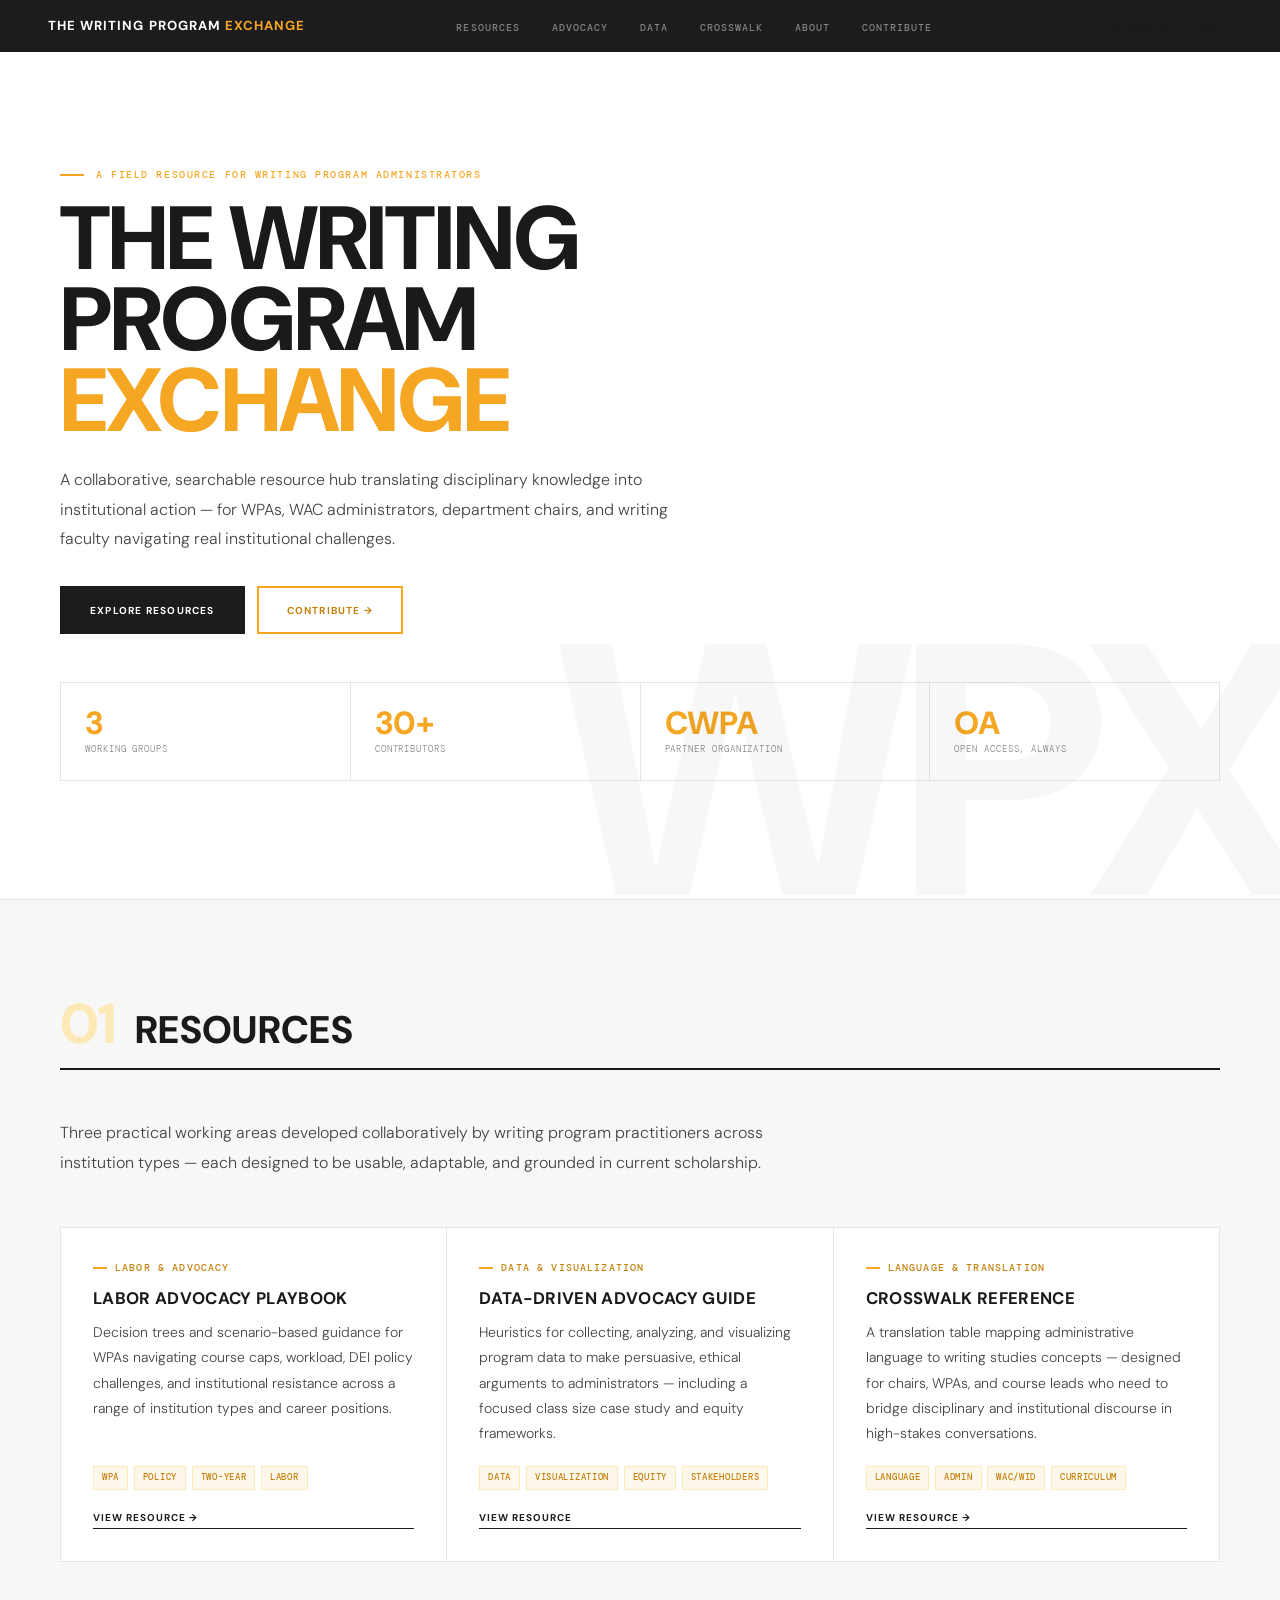
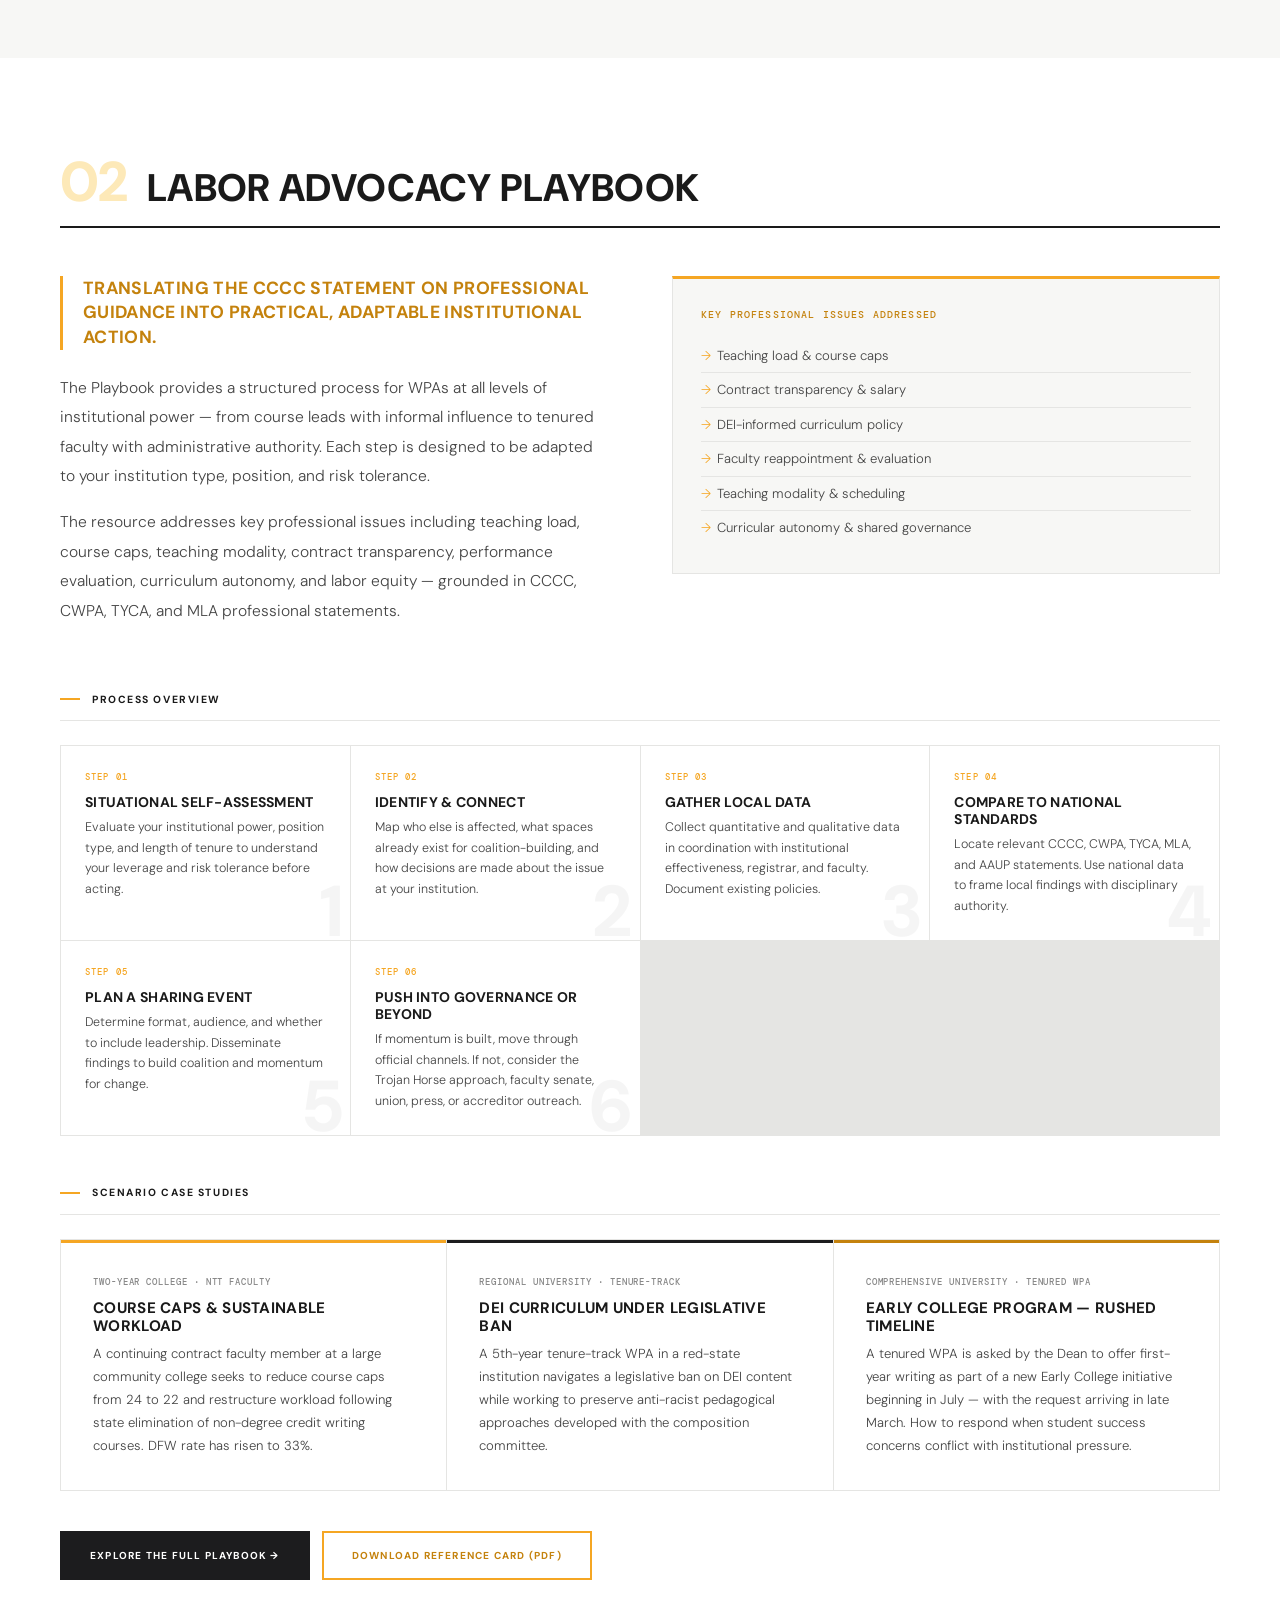
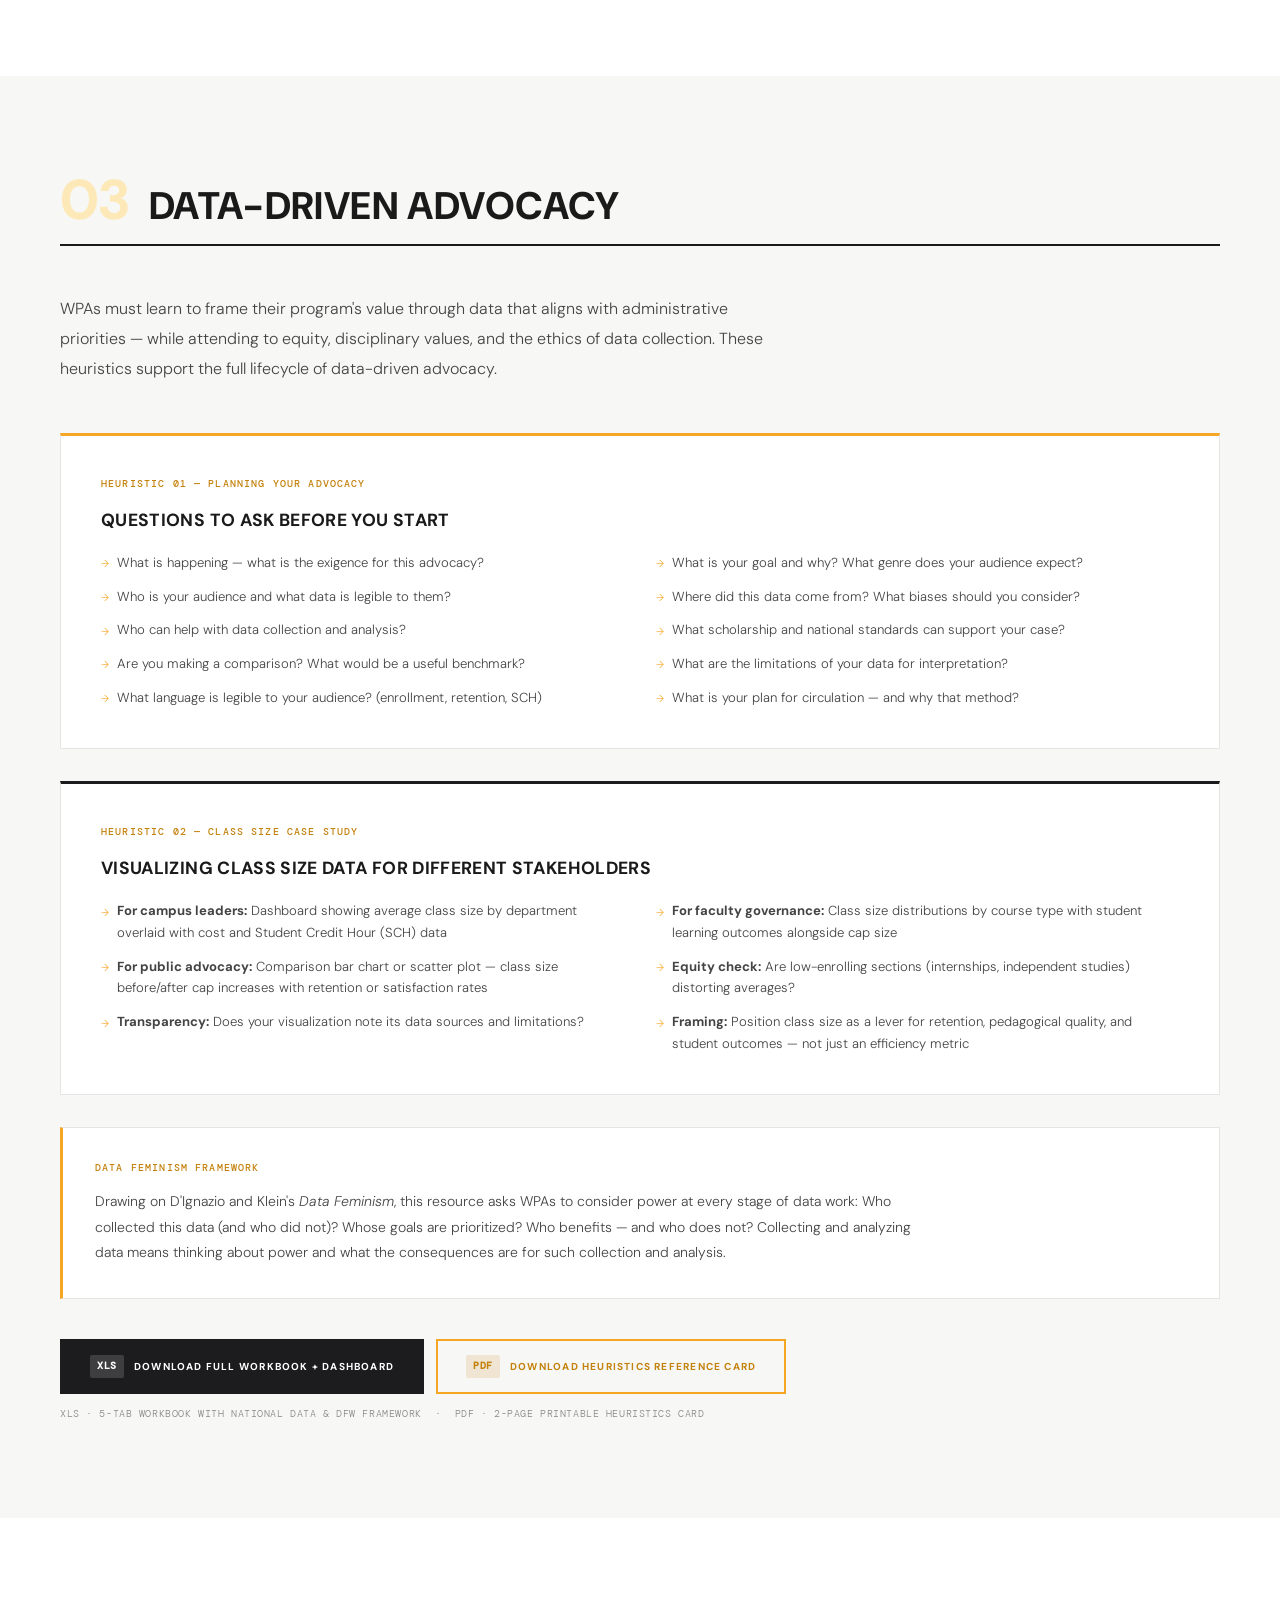
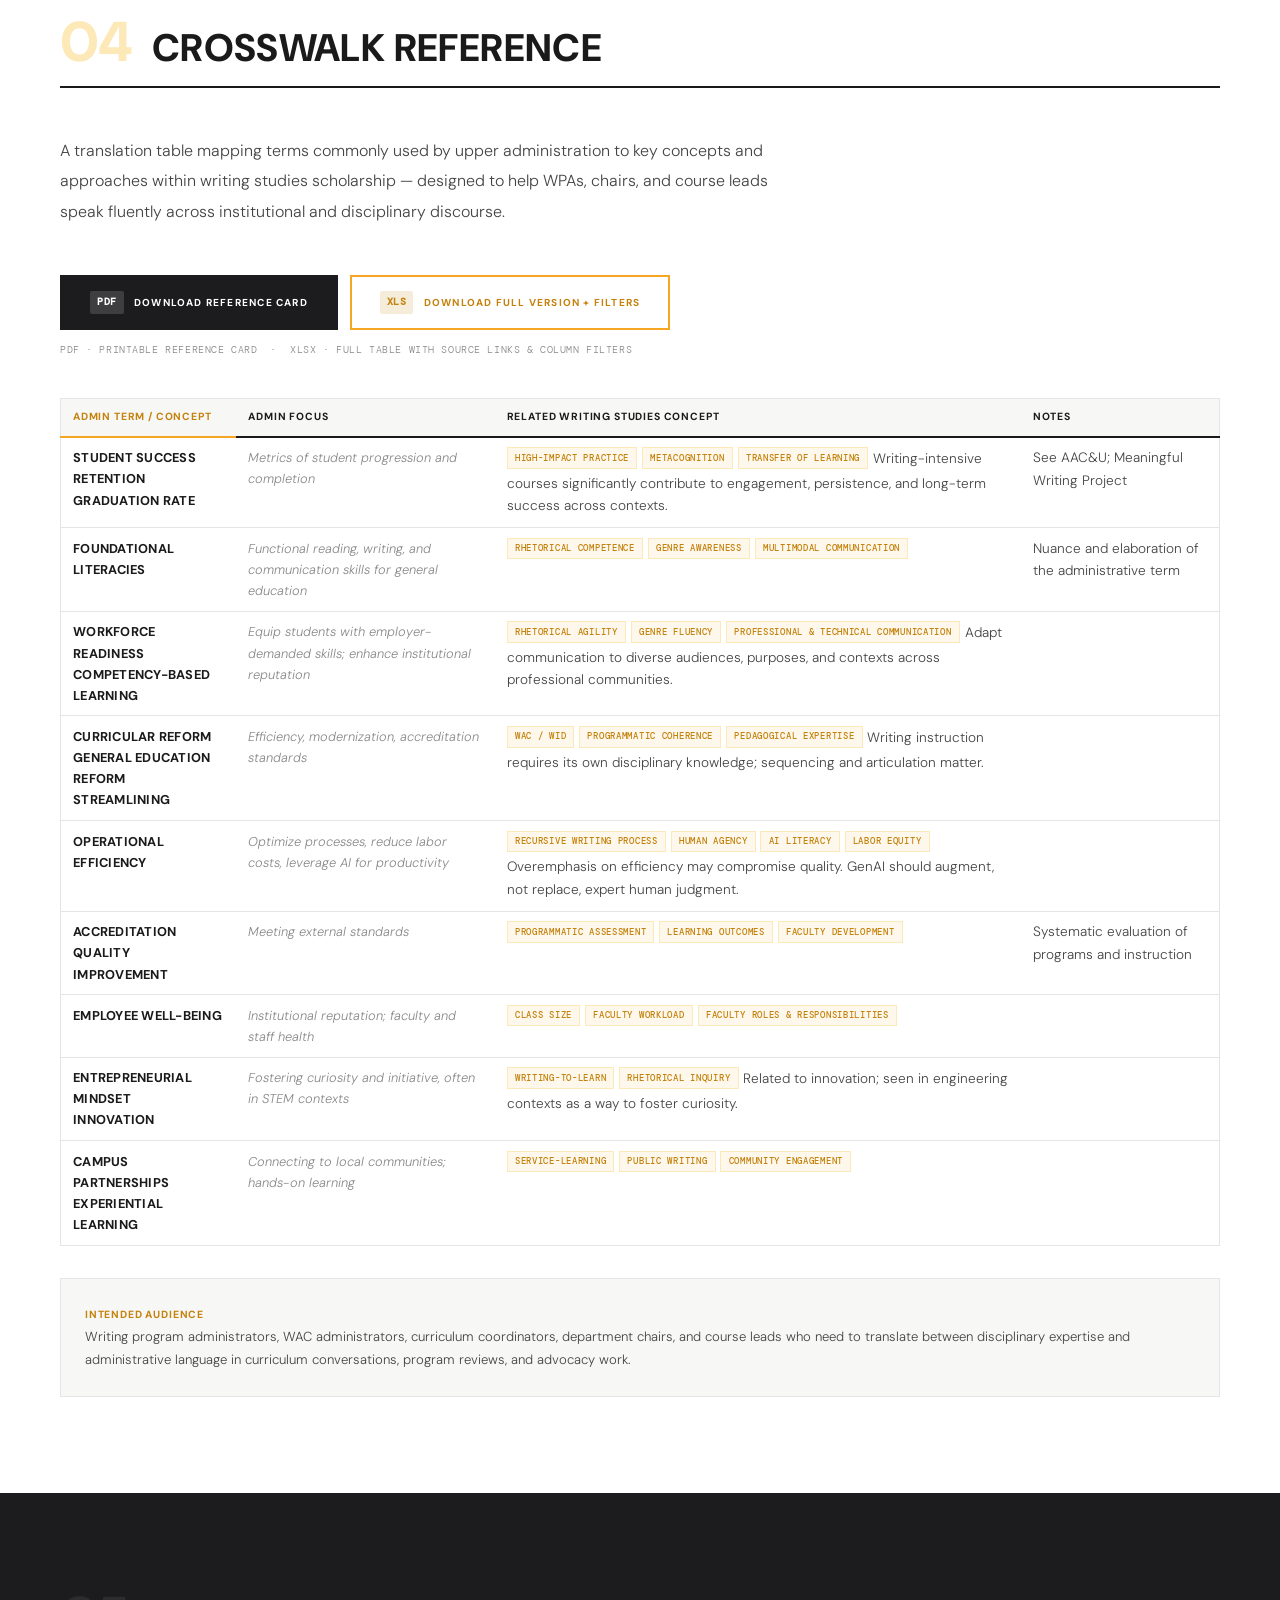
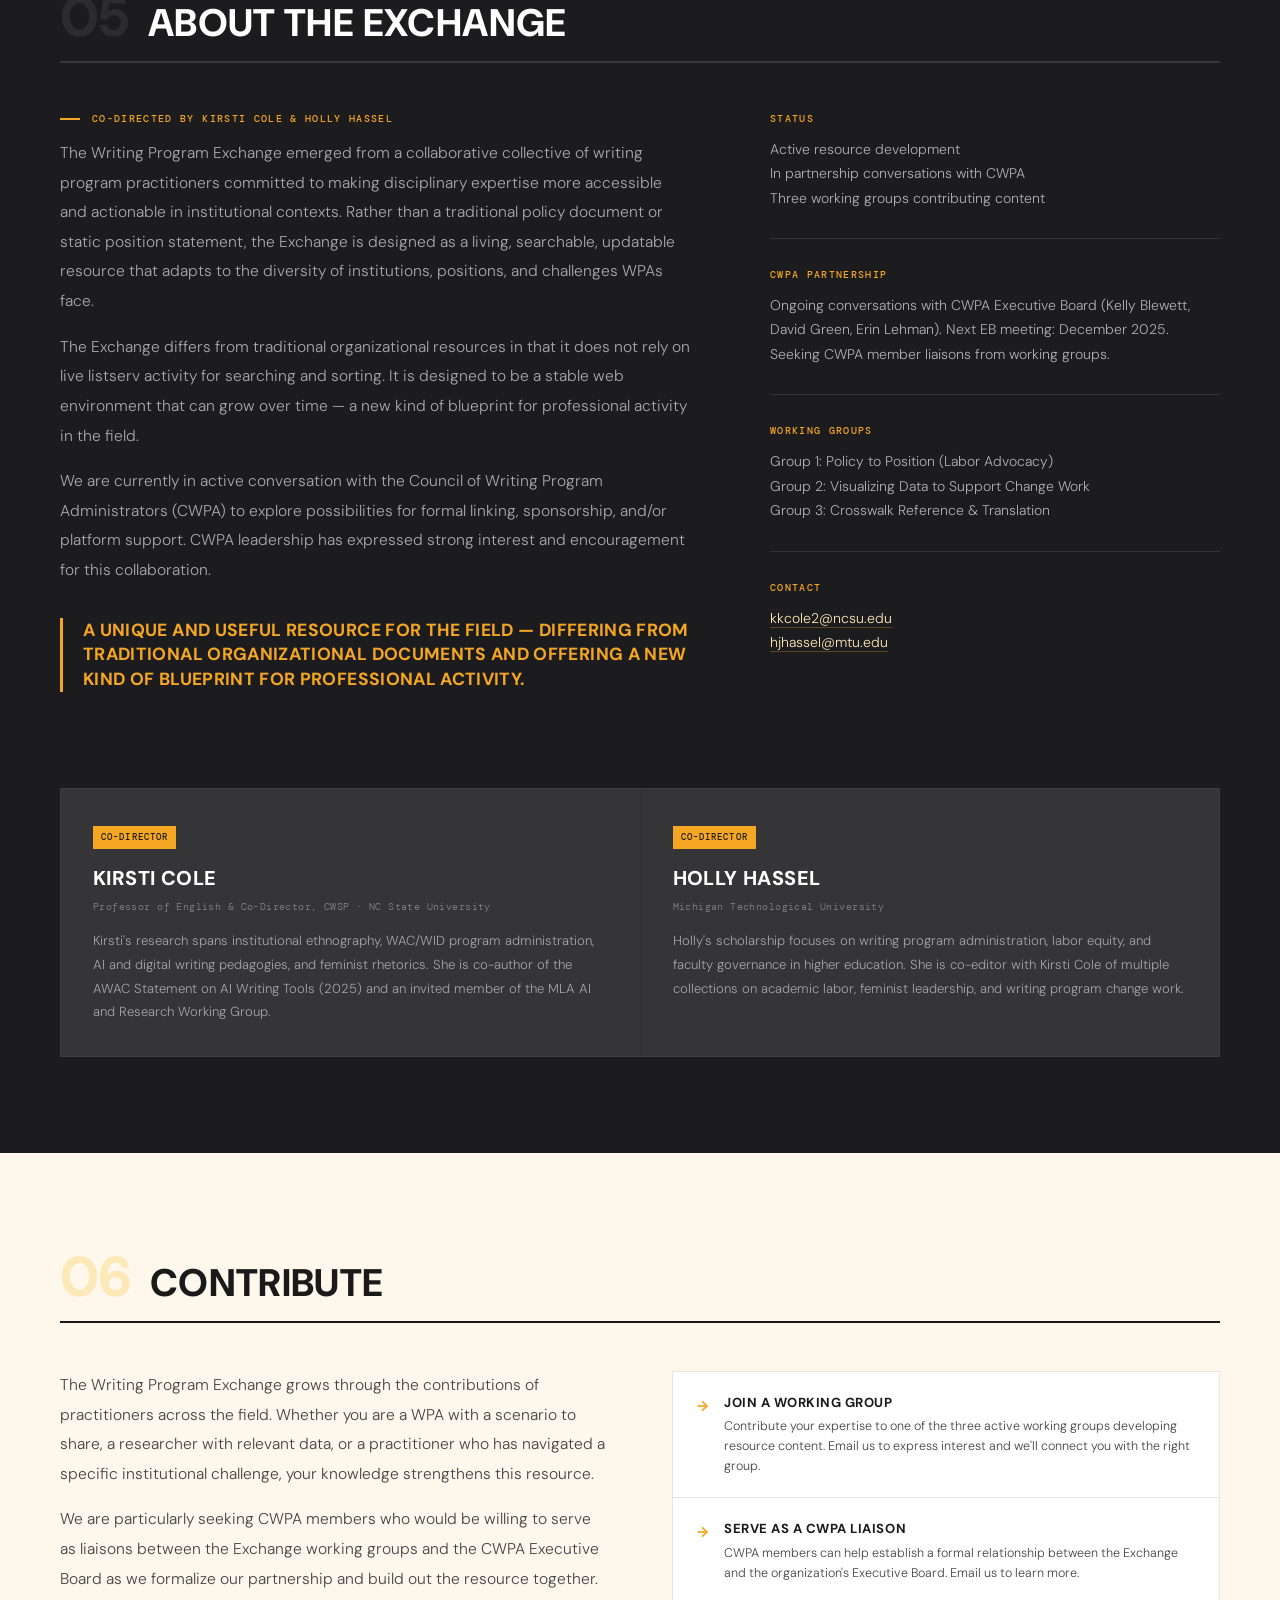
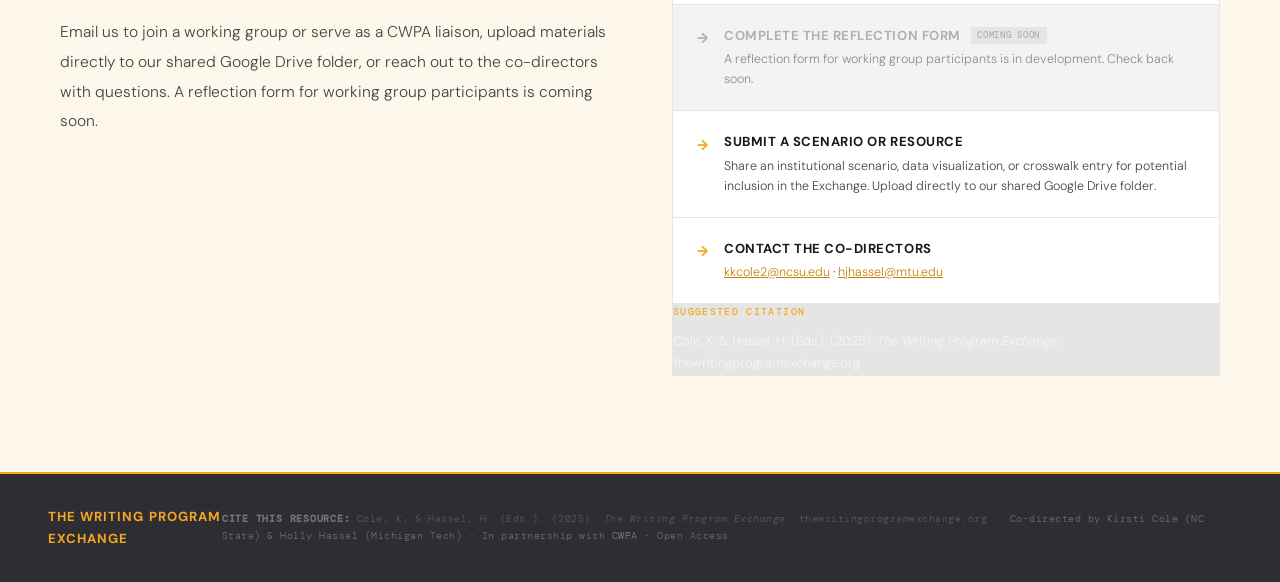
==== index.html @ a9e1cfbb "Add mobile navigation JavaScript functionality" ====
<!DOCTYPE html>
<html lang="en">
<head>
<meta charset="UTF-8">
<meta name="viewport" content="width=device-width, initial-scale=1.0">
<title>The Writing Program Exchange — A Field Resource for WPAs</title>
<link rel="preconnect" href="https://fonts.googleapis.com">
<link rel="preconnect" href="https://fonts.gstatic.com" crossorigin>
<link href="https://fonts.googleapis.com/css2?family=DM+Sans:ital,wght@0,300;0,400;0,500;1,300;1,400&family=DM+Mono:wght@400;500&display=swap" rel="stylesheet">
<link href="https://fonts.cdnfonts.com/css/neue-machina" rel="stylesheet">
<style>
*, *::before, *::after { box-sizing: border-box; margin: 0; padding: 0; }

:root {
  --amber: #f5a623;
  --amber-deep: #c4820d;
  --amber-pale: #fef8ec;
  --amber-light: #fde9b8;
  --charcoal: #1c1c1e;
  --charcoal-mid: #2e2e32;
  --charcoal-light: #3e3e44;
  --white: #ffffff;
  --off: #f7f7f5;
  --ink: #1a1a1a;
  --ink-mid: #444;
  --ink-light: #888;
  --rule: #e5e5e3;
  --display: 'Neue Machina', 'DM Sans', sans-serif;
  --sans: 'DM Sans', system-ui, sans-serif;
  --mono: 'DM Mono', monospace;
}

html { font-size: 16px; scroll-behavior: smooth; }
body { background: var(--white); color: var(--ink); font-family: var(--sans); font-weight: 300; line-height: 1.7; -webkit-font-smoothing: antialiased; }

/* ── NAV ── */
nav {
  position: fixed; top: 0; left: 0; right: 0; z-index: 200;
  background: var(--charcoal);
  display: flex; align-items: center; justify-content: space-between;
  padding: 0 3rem; height: 52px;
}

.nav-name {
  font-family: var(--display);
  font-size: 0.82rem;
  font-weight: 700;
  letter-spacing: 0.08em;
  text-transform: uppercase;
  color: var(--white);
  text-decoration: none;
}

.nav-name span { color: var(--amber); }

.nav-links { display: flex; gap: 2rem; list-style: none; }

.nav-links a {
  font-family: var(--mono);
  font-size: 0.63rem;
  font-weight: 500;
  letter-spacing: 0.1em;
  text-transform: uppercase;
  color: rgba(255,255,255,0.45);
  text-decoration: none;
  transition: color 0.2s;
}

.nav-links a:hover { color: var(--amber); }

/* ── HERO ── */
.hero {
  min-height: 100vh;
  background: var(--white);
  display: flex;
  flex-direction: column;
  justify-content: center;
  padding: 8rem 3rem 5rem;
  position: relative;
  border-bottom: 1px solid var(--rule);
  overflow: hidden;
}

.hero::after {
  content: 'WPX';
  position: absolute;
  right: -0.05em;
  bottom: -0.15em;
  font-family: var(--display);
  font-size: clamp(200px, 28vw, 420px);
  font-weight: 800;
  color: rgba(0,0,0,0.03);
  line-height: 1;
  letter-spacing: -0.04em;
  pointer-events: none;
  user-select: none;
}

.hero-inner {
  max-width: 1160px;
  margin: 0 auto;
  width: 100%;
  display: grid;
  grid-template-columns: 1fr auto;
  gap: 4rem;
  align-items: end;
}

.hero-kicker {
  font-family: var(--mono);
  font-size: 0.65rem;
  font-weight: 500;
  letter-spacing: 0.15em;
  text-transform: uppercase;
  color: var(--amber);
  margin-bottom: 1rem;
  display: flex; align-items: center; gap: 0.75rem;
}

.hero-kicker::before {
  content: '';
  display: block;
  width: 24px; height: 2px;
  background: var(--amber);
}

.hero-title {
  font-family: var(--display);
  font-size: clamp(3rem, 7vw, 6.5rem);
  font-weight: 800;
  text-transform: uppercase;
  letter-spacing: -0.02em;
  line-height: 0.9;
  color: var(--ink);
  margin-bottom: 1.5rem;
}

.hero-title span { color: var(--amber); }

.hero-desc {
  font-size: 1rem;
  font-weight: 300;
  color: var(--ink-mid);
  line-height: 1.85;
  max-width: 620px;
  margin-bottom: 2rem;
}

.hero-cta {
  display: flex; gap: 0.75rem; flex-wrap: wrap;
  margin-bottom: 3rem;
}

.btn-charcoal {
  background: var(--charcoal);
  color: var(--white);
  font-family: var(--display);
  font-size: 0.63rem;
  font-weight: 700;
  letter-spacing: 0.12em;
  text-transform: uppercase;
  padding: 0.85rem 1.75rem;
  text-decoration: none;
  display: inline-block;
  border: 2px solid var(--charcoal);
  transition: background 0.2s, transform 0.15s;
}

.btn-charcoal:hover { background: var(--charcoal-mid); transform: translateY(-1px); }

.btn-amber {
  background: transparent;
  color: var(--amber-deep);
  font-family: var(--display);
  font-size: 0.63rem;
  font-weight: 700;
  letter-spacing: 0.12em;
  text-transform: uppercase;
  padding: 0.85rem 1.75rem;
  text-decoration: none;
  display: inline-block;
  border: 2px solid var(--amber);
  transition: background 0.2s, color 0.2s, transform 0.15s;
}

.btn-amber:hover { background: var(--amber); color: var(--white); transform: translateY(-1px); }

.hero-stats {
  display: grid;
  grid-template-columns: repeat(4, 1fr);
  gap: 1px;
  background: var(--rule);
  border: 1px solid var(--rule);
  max-width: 1160px;
  margin: 0 auto;
  width: 100%;
}

.hero-stat {
  background: var(--white);
  padding: 1.5rem;
}

.hs-num {
  font-family: var(--display);
  font-size: 2rem;
  font-weight: 800;
  color: var(--amber);
  line-height: 1;
  letter-spacing: -0.01em;
  margin-bottom: 0.25rem;
}

.hs-label {
  font-family: var(--mono);
  font-size: 0.58rem;
  letter-spacing: 0.1em;
  text-transform: uppercase;
  color: var(--ink-light);
  line-height: 1.4;
}

/* ── SHARED ── */
section { padding: 6rem 3rem; }
.container { max-width: 1160px; margin: 0 auto; }

.section-header {
  display: flex; align-items: baseline; gap: 1.25rem;
  margin-bottom: 3rem;
  padding-bottom: 1rem;
  border-bottom: 2px solid var(--ink);
}

.section-num {
  font-family: var(--display);
  font-size: 3.5rem;
  font-weight: 800;
  color: var(--amber-light);
  line-height: 1;
  letter-spacing: -0.02em;
  flex-shrink: 0;
}

.section-title {
  font-family: var(--display);
  font-size: clamp(1.75rem, 3vw, 2.75rem);
  font-weight: 800;
  text-transform: uppercase;
  letter-spacing: 0.01em;
  color: var(--ink);
  line-height: 1;
}

.section-intro {
  font-size: 1rem;
  font-weight: 300;
  color: var(--ink-mid);
  max-width: 720px;
  margin-bottom: 3rem;
  line-height: 1.9;
}

/* ── RESOURCES ── */
.resources-section { background: var(--off); }

.resources-grid {
  display: grid;
  grid-template-columns: repeat(3, 1fr);
  gap: 1px;
  background: var(--rule);
  border: 1px solid var(--rule);
}

.resource-card {
  background: var(--white);
  padding: 2rem;
  display: flex;
  flex-direction: column;
  transition: background 0.2s;
}

.resource-card:hover { background: var(--amber-pale); }

.rc-cat {
  font-family: var(--mono);
  font-size: 0.6rem;
  font-weight: 500;
  letter-spacing: 0.12em;
  text-transform: uppercase;
  color: var(--amber-deep);
  margin-bottom: 0.75rem;
  display: flex; align-items: center; gap: 0.5rem;
}

.rc-cat::before {
  content: '';
  display: block;
  width: 14px; height: 2px;
  background: var(--amber);
}

.rc-title {
  font-family: var(--display);
  font-size: 1.05rem;
  font-weight: 700;
  text-transform: uppercase;
  letter-spacing: 0.02em;
  color: var(--ink);
  line-height: 1.2;
  margin-bottom: 0.75rem;
}

.rc-desc {
  font-size: 0.875rem;
  font-weight: 300;
  color: var(--ink-mid);
  line-height: 1.8;
  margin-bottom: 1.25rem;
  flex: 1;
}

.rc-tags { display: flex; flex-wrap: wrap; gap: 0.35rem; margin-bottom: 1.25rem; }

.rc-tag {
  font-family: var(--mono);
  font-size: 0.56rem;
  font-weight: 500;
  letter-spacing: 0.08em;
  text-transform: uppercase;
  padding: 0.2rem 0.5rem;
  background: var(--amber-pale);
  border: 1px solid var(--amber-light);
  color: var(--amber-deep);
}

.rc-link {
  font-family: var(--display);
  font-size: 0.62rem;
  font-weight: 700;
  letter-spacing: 0.1em;
  text-transform: uppercase;
  color: var(--charcoal);
  text-decoration: none;
  border-bottom: 1px solid var(--ink);
  padding-bottom: 1px;
  display: inline-block;
  transition: color 0.2s, border-color 0.2s;
  margin-top: auto;
}

.rc-link:hover { color: var(--amber-deep); border-color: var(--amber); }

/* ── RESOURCE DETAIL: LABOR PLAYBOOK ── */
.playbook-section { background: var(--white); }

.playbook-grid {
  display: grid;
  grid-template-columns: 1fr 1fr;
  gap: 4rem;
  margin-bottom: 4rem;
}

.playbook-intro {
  font-size: 0.975rem;
  font-weight: 300;
  color: var(--ink-mid);
  line-height: 1.9;
}

.playbook-pull {
  font-family: var(--display);
  font-size: 1.1rem;
  font-weight: 700;
  text-transform: uppercase;
  letter-spacing: 0.02em;
  color: var(--amber-deep);
  border-left: 3px solid var(--amber);
  padding-left: 1.25rem;
  line-height: 1.4;
  margin-bottom: 1.5rem;
}

.steps-grid {
  display: grid;
  grid-template-columns: repeat(4, 1fr);
  gap: 1px;
  background: var(--rule);
  border: 1px solid var(--rule);
  margin-bottom: 3rem;
}

.step-tile {
  background: var(--white);
  padding: 1.5rem;
  position: relative;
  overflow: hidden;
  transition: background 0.2s;
}

.step-tile:hover { background: var(--off); }

.step-tile::before {
  content: attr(data-n);
  position: absolute;
  bottom: -0.1em; right: 0.1em;
  font-family: var(--display);
  font-size: 4.5rem;
  font-weight: 800;
  color: rgba(0,0,0,0.04);
  line-height: 1;
  pointer-events: none;
}

.st-num {
  font-family: var(--mono);
  font-size: 0.58rem;
  font-weight: 500;
  letter-spacing: 0.12em;
  text-transform: uppercase;
  color: var(--amber);
  margin-bottom: 0.5rem;
}

.st-title {
  font-family: var(--display);
  font-size: 0.875rem;
  font-weight: 700;
  text-transform: uppercase;
  letter-spacing: 0.02em;
  color: var(--ink);
  margin-bottom: 0.4rem;
  line-height: 1.2;
}

.st-desc {
  font-size: 0.78rem;
  font-weight: 300;
  color: var(--ink-mid);
  line-height: 1.65;
}

.scenarios-grid {
  display: grid;
  grid-template-columns: repeat(3, 1fr);
  gap: 1px;
  background: var(--rule);
  border: 1px solid var(--rule);
}

.scenario-tile {
  background: var(--white);
  padding: 2rem;
  border-top: 3px solid var(--rule);
  transition: background 0.2s, border-color 0.2s;
}

.scenario-tile:nth-child(1) { border-top-color: var(--amber); }
.scenario-tile:nth-child(2) { border-top-color: var(--charcoal); }
.scenario-tile:nth-child(3) { border-top-color: var(--amber-deep); }
.scenario-tile:hover { background: var(--off); }

.sc-inst {
  font-family: var(--mono);
  font-size: 0.58rem;
  font-weight: 500;
  letter-spacing: 0.1em;
  text-transform: uppercase;
  color: var(--ink-light);
  margin-bottom: 0.5rem;
}

.sc-title {
  font-family: var(--display);
  font-size: 0.95rem;
  font-weight: 700;
  text-transform: uppercase;
  letter-spacing: 0.02em;
  color: var(--ink);
  margin-bottom: 0.5rem;
  line-height: 1.2;
}

.sc-desc {
  font-size: 0.82rem;
  font-weight: 300;
  color: var(--ink-mid);
  line-height: 1.75;
}

/* ── RESOURCE DETAIL: DATA ── */
.data-section { background: var(--off); }

.heuristic-block {
  background: var(--white);
  border: 1px solid var(--rule);
  border-top: 3px solid var(--amber);
  padding: 2.5rem;
  margin-bottom: 2rem;
}

.hb-label {
  font-family: var(--mono);
  font-size: 0.6rem;
  font-weight: 500;
  letter-spacing: 0.12em;
  text-transform: uppercase;
  color: var(--amber-deep);
  margin-bottom: 0.875rem;
}

.hb-title {
  font-family: var(--display);
  font-size: 1.1rem;
  font-weight: 700;
  text-transform: uppercase;
  letter-spacing: 0.02em;
  color: var(--ink);
  margin-bottom: 1rem;
}

.hb-questions {
  list-style: none;
  display: grid;
  grid-template-columns: 1fr 1fr;
  gap: 0.75rem 2rem;
}

.hb-questions li {
  font-size: 0.82rem;
  font-weight: 300;
  color: var(--ink-mid);
  padding-left: 1rem;
  position: relative;
  line-height: 1.65;
}

.hb-questions li::before {
  content: '→';
  position: absolute;
  left: 0;
  color: var(--amber);
  font-size: 0.65rem;
  top: 0.22rem;
}

/* ── CROSSWALK ── */
.crosswalk-section { background: var(--white); }

.crosswalk-table {
  width: 100%;
  border-collapse: collapse;
  border: 1px solid var(--rule);
  margin-bottom: 2rem;
  font-size: 0.85rem;
}

.crosswalk-table th {
  font-family: var(--display);
  font-size: 0.65rem;
  font-weight: 700;
  text-transform: uppercase;
  letter-spacing: 0.08em;
  padding: 0.875rem 1.25rem;
  text-align: left;
  border-bottom: 2px solid var(--ink);
  background: var(--off);
  color: var(--ink);
}

.crosswalk-table th:first-child { color: var(--amber-deep); border-bottom-color: var(--amber); }

.crosswalk-table td {
  padding: 0.875rem 1.25rem;
  border-bottom: 1px solid var(--rule);
  vertical-align: top;
  line-height: 1.65;
  font-weight: 300;
  color: var(--ink-mid);
}

.crosswalk-table tr:last-child td { border-bottom: none; }
.crosswalk-table tr:hover td { background: var(--off); }

.crosswalk-table td:first-child {
  font-family: var(--display);
  font-size: 0.8rem;
  font-weight: 700;
  text-transform: uppercase;
  letter-spacing: 0.02em;
  color: var(--ink);
}

.crosswalk-table td:nth-child(2) {
  font-size: 0.8rem;
  color: var(--ink-light);
  font-style: italic;
}

.ct-badge {
  display: inline-block;
  font-family: var(--mono);
  font-size: 0.56rem;
  font-weight: 500;
  letter-spacing: 0.08em;
  text-transform: uppercase;
  padding: 0.15rem 0.45rem;
  background: var(--amber-pale);
  border: 1px solid var(--amber-light);
  color: var(--amber-deep);
  margin-right: 0.3rem;
  margin-bottom: 0.25rem;
  vertical-align: middle;
}

/* ── ABOUT (DARK) ── */
.about-section { background: var(--charcoal); color: var(--white); }

.about-section .section-header { border-bottom-color: rgba(255,255,255,0.12); }
.about-section .section-num { color: rgba(255,255,255,0.07); }
.about-section .section-title { color: var(--white); }

.about-grid {
  display: grid;
  grid-template-columns: 1.4fr 1fr;
  gap: 5rem;
  align-items: start;
  margin-bottom: 4rem;
}

.about-kicker {
  font-family: var(--mono);
  font-size: 0.6rem;
  font-weight: 500;
  letter-spacing: 0.14em;
  text-transform: uppercase;
  color: var(--amber);
  margin-bottom: 0.75rem;
  display: flex; align-items: center; gap: 0.75rem;
}

.about-kicker::before {
  content: '';
  display: block;
  width: 20px; height: 2px;
  background: var(--amber);
}

.about-body {
  font-size: 0.975rem;
  font-weight: 300;
  color: rgba(255,255,255,0.62);
  line-height: 1.9;
}

.about-pull {
  font-family: var(--display);
  font-size: 1.1rem;
  font-weight: 700;
  text-transform: uppercase;
  letter-spacing: 0.02em;
  color: var(--amber);
  border-left: 3px solid var(--amber);
  padding-left: 1.25rem;
  line-height: 1.4;
  margin: 2rem 0;
}

.about-sidebar { }

.as-block {
  margin-bottom: 1.75rem;
  padding-bottom: 1.75rem;
  border-bottom: 1px solid rgba(255,255,255,0.1);
}

.as-block:last-child { border-bottom: none; margin-bottom: 0; padding-bottom: 0; }

.as-label {
  font-family: var(--mono);
  font-size: 0.6rem;
  font-weight: 500;
  letter-spacing: 0.14em;
  text-transform: uppercase;
  color: var(--amber);
  margin-bottom: 0.6rem;
}

.as-value {
  font-size: 0.875rem;
  font-weight: 300;
  color: rgba(255,255,255,0.65);
  line-height: 1.75;
}

.as-value a {
  color: var(--amber-light);
  text-decoration: none;
  border-bottom: 1px solid rgba(245,166,35,0.3);
  transition: border-color 0.2s;
}

.as-value a:hover { border-color: var(--amber); }

.team-grid {
  display: grid;
  grid-template-columns: 1fr 1fr;
  gap: 1px;
  background: rgba(255,255,255,0.08);
  border: 1px solid rgba(255,255,255,0.08);
}

.team-tile {
  background: rgba(255,255,255,0.03);
  padding: 2rem;
  transition: background 0.2s;
}

.team-tile:hover { background: rgba(255,255,255,0.06); }

.tt-tag {
  font-family: var(--mono);
  font-size: 0.58rem;
  font-weight: 500;
  letter-spacing: 0.12em;
  text-transform: uppercase;
  color: var(--charcoal);
  background: var(--amber);
  padding: 0.2rem 0.5rem;
  display: inline-block;
  margin-bottom: 0.75rem;
}

.tt-name {
  font-family: var(--display);
  font-size: 1.25rem;
  font-weight: 800;
  text-transform: uppercase;
  letter-spacing: 0.02em;
  color: var(--white);
  margin-bottom: 0.2rem;
}

.tt-inst {
  font-family: var(--mono);
  font-size: 0.65rem;
  color: rgba(255,255,255,0.4);
  letter-spacing: 0.04em;
  margin-bottom: 0.875rem;
}

.tt-bio {
  font-size: 0.82rem;
  font-weight: 300;
  color: rgba(255,255,255,0.55);
  line-height: 1.8;
}

/* ── CONTRIBUTE ── */
.contribute-section { background: var(--amber-pale); }

.contribute-grid {
  display: grid;
  grid-template-columns: 1fr 1fr;
  gap: 4rem;
  align-items: start;
}

.contribute-body {
  font-size: 0.975rem;
  font-weight: 300;
  color: var(--ink-mid);
  line-height: 1.9;
}

.contribute-ways {
  display: flex;
  flex-direction: column;
  gap: 1px;
  background: var(--rule);
  border: 1px solid var(--rule);
}

.cw-item {
  background: var(--white);
  padding: 1.25rem 1.5rem;
  display: flex;
  align-items: flex-start;
  gap: 1rem;
  transition: background 0.2s;
}

.cw-item:hover { background: var(--amber-pale); }

.cw-arrow {
  font-family: var(--display);
  font-size: 0.9rem;
  font-weight: 700;
  color: var(--amber);
  flex-shrink: 0;
  margin-top: 0.1rem;
}

.cw-text { }

.cw-title {
  font-family: var(--display);
  font-size: 0.82rem;
  font-weight: 700;
  text-transform: uppercase;
  letter-spacing: 0.04em;
  color: var(--ink);
  margin-bottom: 0.2rem;
}

.cw-desc {
  font-size: 0.78rem;
  font-weight: 300;
  color: var(--ink-mid);
  line-height: 1.6;
}

/* ── FOOTER ── */
footer {
  background: var(--charcoal-mid);
  padding: 2rem 3rem;
  display: flex;
  justify-content: space-between;
  align-items: center;
  border-top: 2px solid var(--amber);
}

.footer-name {
  font-family: var(--display);
  font-size: 0.82rem;
  font-weight: 700;
  text-transform: uppercase;
  letter-spacing: 0.08em;
  color: var(--amber);
}

.footer-right {
  font-family: var(--mono);
  font-size: 0.62rem;
  color: rgba(255,255,255,0.3);
  letter-spacing: 0.05em;
}

.footer-right a { color: rgba(255,255,255,0.4); text-decoration: none; transition: color 0.2s; }
.footer-right a:hover { color: var(--amber); }

/* ── RESPONSIVE ── */
@media (max-width: 1024px) {
  .steps-grid { grid-template-columns: repeat(2, 1fr); }
  .hb-questions { grid-template-columns: 1fr; }
}

@media (max-width: 900px) {
  nav { padding: 0 1.5rem; }
  .nav-links { display: none; }
  .hero { padding: 6rem 1.5rem 4rem; }
  .hero-inner { grid-template-columns: 1fr; }
  .hero-stats { grid-template-columns: repeat(2, 1fr); }
  .resources-grid { grid-template-columns: 1fr; }
  .playbook-grid { grid-template-columns: 1fr; gap: 2.5rem; }
  .scenarios-grid { grid-template-columns: 1fr; }
  .about-grid { grid-template-columns: 1fr; gap: 2.5rem; }
  .team-grid { grid-template-columns: 1fr; }
  .contribute-grid { grid-template-columns: 1fr; gap: 2.5rem; }
  section { padding: 4rem 1.5rem; }
  footer { flex-direction: column; gap: 0.5rem; text-align: center; }
}

@media (max-width: 600px) {
  .steps-grid { grid-template-columns: 1fr; }
  .hero-stats { grid-template-columns: 1fr 1fr; }
  .crosswalk-table { font-size: 0.78rem; }
  .crosswalk-table th, .crosswalk-table td { padding: 0.6rem 0.75rem; }
}
  .crosswalk-table th, .crosswalk-table td { padding: 0.6rem 0.75rem; }
  }

  /* ── SEARCH ── */
  .nav-search { display:flex; ...
  ... all the search CSS ...
  .sr-tag { ... }
</style>
</style>
</head>
<body>

<!-- NAV -->
<nav>
  <a href="#home" class="nav-name">The Writing Program <span>Exchange</span></a>
  <ul class="nav-links">
    <li><a href="#resources">Resources</a></li>
    <li><a href="#playbook">Advocacy</a></li>
    <li><a href="#data">Data</a></li>
    <li><a href="#crosswalk">Crosswalk</a></li>
    <li><a href="#about">About</a></li>
    <li><a href="#contribute">Contribute</a></li>
  </ul>
  </ul>

  <div class="nav-search" id="navSearch">
    ... the search HTML ...
  </div>
</nav>
</nav>

<!-- HERO -->
<section class="hero" id="home">
  <div class="hero-inner">
    <div>
      <div class="hero-kicker">A Field Resource for Writing Program Administrators</div>
      <div class="hero-title">THE WRITING<br>PROGRAM<br><span>EXCHANGE</span></div>
      <p class="hero-desc">A collaborative, searchable resource hub translating disciplinary knowledge into institutional action — for WPAs, WAC administrators, department chairs, and writing faculty navigating real institutional challenges.</p>
      <div class="hero-cta">
        <a href="#resources" class="btn-charcoal">Explore Resources</a>
        <a href="#contribute" class="btn-amber">Contribute →</a>
      </div>
    </div>
  </div>
  <div class="hero-stats container">
    <div class="hero-stat">
      <div class="hs-num">3</div>
      <div class="hs-label">Working groups</div>
    </div>
    <div class="hero-stat">
      <div class="hs-num">30+</div>
      <div class="hs-label">Contributors</div>
    </div>
    <div class="hero-stat">
      <div class="hs-num">CWPA</div>
      <div class="hs-label">Partner organization</div>
    </div>
    <div class="hero-stat">
      <div class="hs-num">OA</div>
      <div class="hs-label">Open access, always</div>
    </div>
  </div>
</section>

<!-- RESOURCES OVERVIEW -->
<section class="resources-section" id="resources">
  <div class="container">
    <div class="section-header">
      <div class="section-num">01</div>
      <div class="section-title">Resources</div>
    </div>
    <p class="section-intro">Three practical working areas developed collaboratively by writing program practitioners across institution types — each designed to be usable, adaptable, and grounded in current scholarship.</p>

    <div class="resources-grid">
      <div class="resource-card">
        <div class="rc-cat">Labor &amp; Advocacy</div>
        <div class="rc-title">Labor Advocacy Playbook</div>
        <div class="rc-desc">Decision trees and scenario-based guidance for WPAs navigating course caps, workload, DEI policy challenges, and institutional resistance across a range of institution types and career positions.</div>
        <div class="rc-tags">
          <span class="rc-tag">WPA</span>
          <span class="rc-tag">Policy</span>
          <span class="rc-tag">Two-Year</span>
          <span class="rc-tag">Labor</span>
        </div>
        <a href="playbook.html" class="rc-link">View Resource →</a>
      </div>

      <div class="resource-card">
        <div class="rc-cat">Data &amp; Visualization</div>
        <div class="rc-title">Data-Driven Advocacy Guide</div>
        <div class="rc-desc">Heuristics for collecting, analyzing, and visualizing program data to make persuasive, ethical arguments to administrators — including a focused class size case study and equity frameworks.</div>
        <div class="rc-tags">
          <span class="rc-tag">Data</span>
          <span class="rc-tag">Visualization</span>
          <span class="rc-tag">Equity</span>
          <span class="rc-tag">Stakeholders</span>
        </div>
        <a href="data.html" class="rc-link">View Resource</a>
      </div>

      <div class="resource-card">
        <div class="rc-cat">Language &amp; Translation</div>
        <div class="rc-title">Crosswalk Reference</div>
        <div class="rc-desc">A translation table mapping administrative language to writing studies concepts — designed for chairs, WPAs, and course leads who need to bridge disciplinary and institutional discourse in high-stakes conversations.</div>
        <div class="rc-tags">
          <span class="rc-tag">Language</span>
          <span class="rc-tag">Admin</span>
          <span class="rc-tag">WAC/WID</span>
          <span class="rc-tag">Curriculum</span>
        </div>
        <a href="crosswalk_resource.html" class="rc-link">View Resource →</a>
      </div>
    </div>
  </div>
</section>

<!-- LABOR ADVOCACY PLAYBOOK -->
<section class="playbook-section" id="playbook">
  <div class="container">
    <div class="section-header">
      <div class="section-num">02</div>
      <div class="section-title">Labor Advocacy Playbook</div>
    </div>

    <div class="playbook-grid">
      <div>
        <div class="playbook-pull">Translating the CCCC Statement on Professional Guidance into practical, adaptable institutional action.</div>
        <div class="playbook-intro">
          <p>The Playbook provides a structured process for WPAs at all levels of institutional power — from course leads with informal influence to tenured faculty with administrative authority. Each step is designed to be adapted to your institution type, position, and risk tolerance.</p>
          <p style="margin-top:1rem">The resource addresses key professional issues including teaching load, course caps, teaching modality, contract transparency, performance evaluation, curriculum autonomy, and labor equity — grounded in CCCC, CWPA, TYCA, and MLA professional statements.</p>
        </div>
      </div>
      <div>
        <div style="background: var(--off); border: 1px solid var(--rule); border-top: 3px solid var(--amber); padding: 1.75rem;">
          <div style="font-family: var(--mono); font-size: 0.6rem; font-weight: 500; letter-spacing: 0.12em; text-transform: uppercase; color: var(--amber-deep); margin-bottom: 1rem;">Key Professional Issues Addressed</div>
          <ul style="list-style: none; font-size: 0.82rem; color: var(--ink-mid); font-weight: 300;">
            <li style="padding: 0.35rem 0 0.35rem 1rem; position: relative; border-bottom: 1px solid var(--rule);"><span style="position:absolute;left:0;color:var(--amber);">→</span>Teaching load &amp; course caps</li>
            <li style="padding: 0.35rem 0 0.35rem 1rem; position: relative; border-bottom: 1px solid var(--rule);"><span style="position:absolute;left:0;color:var(--amber);">→</span>Contract transparency &amp; salary</li>
            <li style="padding: 0.35rem 0 0.35rem 1rem; position: relative; border-bottom: 1px solid var(--rule);"><span style="position:absolute;left:0;color:var(--amber);">→</span>DEI-informed curriculum policy</li>
            <li style="padding: 0.35rem 0 0.35rem 1rem; position: relative; border-bottom: 1px solid var(--rule);"><span style="position:absolute;left:0;color:var(--amber);">→</span>Faculty reappointment &amp; evaluation</li>
            <li style="padding: 0.35rem 0 0.35rem 1rem; position: relative; border-bottom: 1px solid var(--rule);"><span style="position:absolute;left:0;color:var(--amber);">→</span>Teaching modality &amp; scheduling</li>
            <li style="padding: 0.35rem 0 0.35rem 1rem; position: relative;"><span style="position:absolute;left:0;color:var(--amber);">→</span>Curricular autonomy &amp; shared governance</li>
          </ul>
        </div>
      </div>
    </div>

    <div style="font-family: var(--display); font-size: 0.65rem; font-weight: 700; letter-spacing: 0.15em; text-transform: uppercase; color: var(--ink); margin-bottom: 1.5rem; padding-bottom: 0.75rem; border-bottom: 1px solid var(--rule); display: flex; align-items: center; gap: 0.75rem;"><span style="display:block;width:20px;height:2px;background:var(--amber);"></span>Process Overview</div>

    <div class="steps-grid" style="margin-bottom: 3rem;">
      <div class="step-tile" data-n="1">
        <div class="st-num">Step 01</div>
        <div class="st-title">Situational Self-Assessment</div>
        <div class="st-desc">Evaluate your institutional power, position type, and length of tenure to understand your leverage and risk tolerance before acting.</div>
      </div>
      <div class="step-tile" data-n="2">
        <div class="st-num">Step 02</div>
        <div class="st-title">Identify &amp; Connect</div>
        <div class="st-desc">Map who else is affected, what spaces already exist for coalition-building, and how decisions are made about the issue at your institution.</div>
      </div>
      <div class="step-tile" data-n="3">
        <div class="st-num">Step 03</div>
        <div class="st-title">Gather Local Data</div>
        <div class="st-desc">Collect quantitative and qualitative data in coordination with institutional effectiveness, registrar, and faculty. Document existing policies.</div>
      </div>
      <div class="step-tile" data-n="4">
        <div class="st-num">Step 04</div>
        <div class="st-title">Compare to National Standards</div>
        <div class="st-desc">Locate relevant CCCC, CWPA, TYCA, MLA, and AAUP statements. Use national data to frame local findings with disciplinary authority.</div>
      </div>
      <div class="step-tile" data-n="5">
        <div class="st-num">Step 05</div>
        <div class="st-title">Plan a Sharing Event</div>
        <div class="st-desc">Determine format, audience, and whether to include leadership. Disseminate findings to build coalition and momentum for change.</div>
      </div>
      <div class="step-tile" data-n="6">
        <div class="st-num">Step 06</div>
        <div class="st-title">Push into Governance or Beyond</div>
        <div class="st-desc">If momentum is built, move through official channels. If not, consider the Trojan Horse approach, faculty senate, union, press, or accreditor outreach.</div>
      </div>
    </div>

    <div style="font-family: var(--display); font-size: 0.65rem; font-weight: 700; letter-spacing: 0.15em; text-transform: uppercase; color: var(--ink); margin-bottom: 1.5rem; padding-bottom: 0.75rem; border-bottom: 1px solid var(--rule); display: flex; align-items: center; gap: 0.75rem;"><span style="display:block;width:20px;height:2px;background:var(--amber);"></span>Scenario Case Studies</div>

    <div class="scenarios-grid">
      <div class="scenario-tile">
        <div class="sc-inst">Two-Year College · NTT Faculty</div>
        <div class="sc-title">Course Caps &amp; Sustainable Workload</div>
        <div class="sc-desc">A continuing contract faculty member at a large community college seeks to reduce course caps from 24 to 22 and restructure workload following state elimination of non-degree credit writing courses. DFW rate has risen to 33%.</div>
      </div>
      <div class="scenario-tile">
        <div class="sc-inst">Regional University · Tenure-Track</div>
        <div class="sc-title">DEI Curriculum Under Legislative Ban</div>
        <div class="sc-desc">A 5th-year tenure-track WPA in a red-state institution navigates a legislative ban on DEI content while working to preserve anti-racist pedagogical approaches developed with the composition committee.</div>
      </div>
      <div class="scenario-tile">
        <div class="sc-inst">Comprehensive University · Tenured WPA</div>
        <div class="sc-title">Early College Program — Rushed Timeline</div>
        <div class="sc-desc">A tenured WPA is asked by the Dean to offer first-year writing as part of a new Early College initiative beginning in July — with the request arriving in late March. How to respond when student success concerns conflict with institutional pressure.</div>
      </div>
    </div>
    <div style="margin-top:2.5rem; display:flex; gap:.75rem; align-items:center;">
  <a href="playbook.html" class="btn-charcoal">Explore the Full Playbook →</a>
  <a href="Playbook_Reference_Card.pdf" download class="btn-amber">Download Reference Card (PDF)</a>
</div>
  </div>
</section>

<!-- DATA SECTION -->
<section class="data-section" id="data">
  <div class="container">
    <div class="section-header">
      <div class="section-num">03</div>
      <div class="section-title">Data-Driven Advocacy</div>
    </div>
    <p class="section-intro">WPAs must learn to frame their program's value through data that aligns with administrative priorities — while attending to equity, disciplinary values, and the ethics of data collection. These heuristics support the full lifecycle of data-driven advocacy.</p>

    <div class="heuristic-block">
      <div class="hb-label">Heuristic 01 — Planning Your Advocacy</div>
      <div class="hb-title">Questions to Ask Before You Start</div>
      <ul class="hb-questions">
        <li>What is happening — what is the exigence for this advocacy?</li>
        <li>What is your goal and why? What genre does your audience expect?</li>
        <li>Who is your audience and what data is legible to them?</li>
        <li>Where did this data come from? What biases should you consider?</li>
        <li>Who can help with data collection and analysis?</li>
        <li>What scholarship and national standards can support your case?</li>
        <li>Are you making a comparison? What would be a useful benchmark?</li>
        <li>What are the limitations of your data for interpretation?</li>
        <li>What language is legible to your audience? (enrollment, retention, SCH)</li>
        <li>What is your plan for circulation — and why that method?</li>
      </ul>
    </div>

    <div class="heuristic-block" style="border-top-color: var(--charcoal);">
      <div class="hb-label">Heuristic 02 — Class Size Case Study</div>
      <div class="hb-title">Visualizing Class Size Data for Different Stakeholders</div>
      <ul class="hb-questions">
        <li><strong>For campus leaders:</strong> Dashboard showing average class size by department overlaid with cost and Student Credit Hour (SCH) data</li>
        <li><strong>For faculty governance:</strong> Class size distributions by course type with student learning outcomes alongside cap size</li>
        <li><strong>For public advocacy:</strong> Comparison bar chart or scatter plot — class size before/after cap increases with retention or satisfaction rates</li>
        <li><strong>Equity check:</strong> Are low-enrolling sections (internships, independent studies) distorting averages?</li>
        <li><strong>Transparency:</strong> Does your visualization note its data sources and limitations?</li>
        <li><strong>Framing:</strong> Position class size as a lever for retention, pedagogical quality, and student outcomes — not just an efficiency metric</li>
      </ul>
    </div>

    <div style="background: var(--white); border: 1px solid var(--rule); padding: 2rem; border-left: 3px solid var(--amber);">
      <div style="font-family: var(--mono); font-size: 0.6rem; font-weight: 500; letter-spacing: 0.12em; text-transform: uppercase; color: var(--amber-deep); margin-bottom: 0.75rem;">Data Feminism Framework</div>
      <p style="font-size: 0.875rem; font-weight: 300; color: var(--ink-mid); line-height: 1.85; max-width: 820px;">Drawing on D'Ignazio and Klein's <em>Data Feminism</em>, this resource asks WPAs to consider power at every stage of data work: Who collected this data (and who did not)? Whose goals are prioritized? Who benefits — and who does not? Collecting and analyzing data means thinking about power and what the consequences are for such collection and analysis.</p>
    </div>
    <div style="display:flex; gap:.75rem; flex-wrap:wrap; margin-top:2.5rem; align-items:center;">
      <a href="Data_Advocacy_Guide.xlsx" download class="btn-charcoal" style="display:inline-flex; align-items:center; gap:.65rem;">
        <span style="background:rgba(255,255,255,.15); border-radius:2px; padding:.2rem .45rem; font-size:.62rem; letter-spacing:.04em; font-family:var(--mono);">XLS</span>
        Download Full Workbook + Dashboard
      </a>
      <a href="Data_Advocacy_Reference_Card.pdf" download class="btn-amber" style="display:inline-flex; align-items:center; gap:.65rem;">
        <span style="background:rgba(196,130,13,.15); border-radius:2px; padding:.2rem .45rem; font-size:.62rem; letter-spacing:.04em; font-family:var(--mono);">PDF</span>
        Download Heuristics Reference Card
      </a>
      <span style="font-family:var(--mono); font-size:.6rem; letter-spacing:.06em; color:var(--ink-light); text-transform:uppercase;">XLS · 5-tab workbook with national data &amp; DFW framework &nbsp;·&nbsp; PDF · 2-page printable heuristics card</span>
    </div>
  </div>
</section>

<!-- CROSSWALK -->
<section class="crosswalk-section" id="crosswalk">
  <div class="container">
    <div class="section-header">
      <div class="section-num">04</div>
      <div class="section-title">Crosswalk Reference</div>
    </div>
    <p class="section-intro">A translation table mapping terms commonly used by upper administration to key concepts and approaches within writing studies scholarship — designed to help WPAs, chairs, and course leads speak fluently across institutional and disciplinary discourse.</p>
<div style="display:flex; gap:.75rem; flex-wrap:wrap; margin-bottom:2.5rem; align-items:center;">
  <a href="Crosswalk_Reference_Card_v1.pdf" download class="btn-charcoal" style="display:inline-flex; align-items:center; gap:.65rem;">
    <span style="background:rgba(255,255,255,.15); border-radius:2px; padding:.2rem .45rem; font-size:.62rem; letter-spacing:.04em; font-family:var(--mono);">PDF</span>
    Download Reference Card
  </a>
  <a href="Crosswalk_Writing_Studies_v1.xlsx" download class="btn-amber" style="display:inline-flex; align-items:center; gap:.65rem;">
    <span style="background:rgba(196,130,13,.15); border-radius:2px; padding:.2rem .45rem; font-size:.62rem; letter-spacing:.04em; font-family:var(--mono);">XLS</span>
    Download Full Version + Filters
  </a>
  <span style="font-family:var(--mono); font-size:.6rem; letter-spacing:.06em; color:var(--ink-light); text-transform:uppercase;">
    PDF · Printable reference card &nbsp;·&nbsp; XLSX · Full table with source links &amp; column filters
  </span>
</div>
    <table class="crosswalk-table">
      <thead>
        <tr>
          <th>Admin Term / Concept</th>
          <th>Admin Focus</th>
          <th>Related Writing Studies Concept</th>
          <th>Notes</th>
        </tr>
      </thead>
      <tbody>
        <tr>
          <td>Student Success<br>Retention<br>Graduation Rate</td>
          <td>Metrics of student progression and completion</td>
          <td><span class="ct-badge">High-Impact Practice</span><span class="ct-badge">Metacognition</span><span class="ct-badge">Transfer of Learning</span>Writing-intensive courses significantly contribute to engagement, persistence, and long-term success across contexts.</td>
          <td>See AAC&U; Meaningful Writing Project</td>
        </tr>
        <tr>
          <td>Foundational Literacies</td>
          <td>Functional reading, writing, and communication skills for general education</td>
          <td><span class="ct-badge">Rhetorical Competence</span><span class="ct-badge">Genre Awareness</span><span class="ct-badge">Multimodal Communication</span></td>
          <td>Nuance and elaboration of the administrative term</td>
        </tr>
        <tr>
          <td>Workforce Readiness<br>Competency-Based Learning</td>
          <td>Equip students with employer-demanded skills; enhance institutional reputation</td>
          <td><span class="ct-badge">Rhetorical Agility</span><span class="ct-badge">Genre Fluency</span><span class="ct-badge">Professional &amp; Technical Communication</span>Adapt communication to diverse audiences, purposes, and contexts across professional communities.</td>
          <td></td>
        </tr>
        <tr>
          <td>Curricular Reform<br>General Education Reform<br>Streamlining</td>
          <td>Efficiency, modernization, accreditation standards</td>
          <td><span class="ct-badge">WAC / WID</span><span class="ct-badge">Programmatic Coherence</span><span class="ct-badge">Pedagogical Expertise</span>Writing instruction requires its own disciplinary knowledge; sequencing and articulation matter.</td>
          <td></td>
        </tr>
        <tr>
          <td>Operational Efficiency</td>
          <td>Optimize processes, reduce labor costs, leverage AI for productivity</td>
          <td><span class="ct-badge">Recursive Writing Process</span><span class="ct-badge">Human Agency</span><span class="ct-badge">AI Literacy</span><span class="ct-badge">Labor Equity</span>Overemphasis on efficiency may compromise quality. GenAI should augment, not replace, expert human judgment.</td>
          <td></td>
        </tr>
        <tr>
          <td>Accreditation<br>Quality Improvement</td>
          <td>Meeting external standards</td>
          <td><span class="ct-badge">Programmatic Assessment</span><span class="ct-badge">Learning Outcomes</span><span class="ct-badge">Faculty Development</span></td>
          <td>Systematic evaluation of programs and instruction</td>
        </tr>
        <tr>
          <td>Employee Well-Being</td>
          <td>Institutional reputation; faculty and staff health</td>
          <td><span class="ct-badge">Class Size</span><span class="ct-badge">Faculty Workload</span><span class="ct-badge">Faculty Roles &amp; Responsibilities</span></td>
          <td></td>
        </tr>
        <tr>
          <td>Entrepreneurial Mindset<br>Innovation</td>
          <td>Fostering curiosity and initiative, often in STEM contexts</td>
          <td><span class="ct-badge">Writing-to-Learn</span><span class="ct-badge">Rhetorical Inquiry</span>Related to innovation; seen in engineering contexts as a way to foster curiosity.</td>
          <td></td>
        </tr>
        <tr>
          <td>Campus Partnerships<br>Experiential Learning</td>
          <td>Connecting to local communities; hands-on learning</td>
          <td><span class="ct-badge">Service-Learning</span><span class="ct-badge">Public Writing</span><span class="ct-badge">Community Engagement</span></td>
          <td></td>
        </tr>
      </tbody>
    </table>

    <div style="background: var(--off); border: 1px solid var(--rule); padding: 1.5rem; font-size: 0.82rem; font-weight: 300; color: var(--ink-mid); line-height: 1.75;">
      <strong style="font-family: var(--display); font-size: 0.65rem; font-weight: 700; text-transform: uppercase; letter-spacing: 0.08em; color: var(--amber-deep);">Intended Audience</strong><br>
      Writing program administrators, WAC administrators, curriculum coordinators, department chairs, and course leads who need to translate between disciplinary expertise and administrative language in curriculum conversations, program reviews, and advocacy work.
    </div>
  </div>
</section>

<!-- ABOUT -->
<section class="about-section" id="about">
  <div class="container">
    <div class="section-header">
      <div class="section-num">05</div>
      <div class="section-title">About the Exchange</div>
    </div>

    <div class="about-grid">
      <div>
        <div class="about-kicker">Co-directed by Kirsti Cole &amp; Holly Hassel</div>
        <div class="about-body">
          <p>The Writing Program Exchange emerged from a collaborative collective of writing program practitioners committed to making disciplinary expertise more accessible and actionable in institutional contexts. Rather than a traditional policy document or static position statement, the Exchange is designed as a living, searchable, updatable resource that adapts to the diversity of institutions, positions, and challenges WPAs face.</p>
          <p style="margin-top:1rem">The Exchange differs from traditional organizational resources in that it does not rely on live listserv activity for searching and sorting. It is designed to be a stable web environment that can grow over time — a new kind of blueprint for professional activity in the field.</p>
          <p style="margin-top:1rem">We are currently in active conversation with the Council of Writing Program Administrators (CWPA) to explore possibilities for formal linking, sponsorship, and/or platform support. CWPA leadership has expressed strong interest and encouragement for this collaboration.</p>
        </div>
        <div class="about-pull">A unique and useful resource for the field — differing from traditional organizational documents and offering a new kind of blueprint for professional activity.</div>
      </div>
      <div class="about-sidebar">
        <div class="as-block">
          <div class="as-label">Status</div>
          <div class="as-value">Active resource development<br>In partnership conversations with CWPA<br>Three working groups contributing content</div>
        </div>
        <div class="as-block">
          <div class="as-label">CWPA Partnership</div>
          <div class="as-value">Ongoing conversations with CWPA Executive Board (Kelly Blewett, David Green, Erin Lehman). Next EB meeting: December 2025. Seeking CWPA member liaisons from working groups.</div>
        </div>
        <div class="as-block">
          <div class="as-label">Working Groups</div>
          <div class="as-value">
            Group 1: Policy to Position (Labor Advocacy)<br>
            Group 2: Visualizing Data to Support Change Work<br>
            Group 3: Crosswalk Reference &amp; Translation
          </div>
        </div>
        <div class="as-block">
          <div class="as-label">Contact</div>
          <div class="as-value">
            <a href="mailto:kkcole2@ncsu.edu">kkcole2@ncsu.edu</a><br>
            <a href="mailto:hjhassel@mtu.edu">hjhassel@mtu.edu</a>
          </div>
        </div>
      </div>
    </div>

    <div class="team-grid">
      <div class="team-tile">
        <div class="tt-tag">Co-Director</div>
        <div class="tt-name">Kirsti Cole</div>
        <div class="tt-inst">Professor of English &amp; Co-Director, CWSP · NC State University</div>
        <div class="tt-bio">Kirsti's research spans institutional ethnography, WAC/WID program administration, AI and digital writing pedagogies, and feminist rhetorics. She is co-author of the AWAC Statement on AI Writing Tools (2025) and an invited member of the MLA AI and Research Working Group.</div>
      </div>
      <div class="team-tile">
        <div class="tt-tag">Co-Director</div>
        <div class="tt-name">Holly Hassel</div>
        <div class="tt-inst">Michigan Technological University</div>
        <div class="tt-bio">Holly's scholarship focuses on writing program administration, labor equity, and faculty governance in higher education. She is co-editor with Kirsti Cole of multiple collections on academic labor, feminist leadership, and writing program change work.</div>
      </div>
    </div>
  </div>
</section>

<!-- CONTRIBUTE -->
<section class="contribute-section" id="contribute">
  <div class="container">
    <div class="section-header">
      <div class="section-num">06</div>
      <div class="section-title">Contribute</div>
    </div>
    <div class="contribute-grid">
      <div>
        <div class="contribute-body">
          <p>The Writing Program Exchange grows through the contributions of practitioners across the field. Whether you are a WPA with a scenario to share, a researcher with relevant data, or a practitioner who has navigated a specific institutional challenge, your knowledge strengthens this resource.</p>
          <p style="margin-top:1rem">We are particularly seeking CWPA members who would be willing to serve as liaisons between the Exchange working groups and the CWPA Executive Board as we formalize our partnership and build out the resource together.</p>
          <p style="margin-top:1.5rem">Email us to join a working group or serve as a CWPA liaison, upload materials directly to our shared Google Drive folder, or reach out to the co-directors with questions. A reflection form for working group participants is coming soon.</p>
        </div>
      </div>
      <div class="contribute-ways">
        <a href="mailto:kkcole2@ncsu.edu,hjhassel@mtu.edu?subject=Writing%20Program%20Exchange%20%E2%80%94%20Join%20a%20Working%20Group" class="cw-item" style="text-decoration:none;">
          <div class="cw-arrow">→</div>
          <div class="cw-text">
            <div class="cw-title">Join a Working Group</div>
            <div class="cw-desc">Contribute your expertise to one of the three active working groups developing resource content. Email us to express interest and we'll connect you with the right group.</div>
          </div>
        </a>
        <a href="mailto:kkcole2@ncsu.edu,hjhassel@mtu.edu?subject=Writing%20Program%20Exchange%20%E2%80%94%20CWPA%20Liaison%20Interest" class="cw-item" style="text-decoration:none;">
          <div class="cw-arrow">→</div>
          <div class="cw-text">
            <div class="cw-title">Serve as a CWPA Liaison</div>
            <div class="cw-desc">CWPA members can help establish a formal relationship between the Exchange and the organization's Executive Board. Email us to learn more.</div>
          </div>
        </a>
        <div class="cw-item" style="opacity:.55; cursor:default;">
          <div class="cw-arrow" style="color:var(--ink-light);">→</div>
          <div class="cw-text">
            <div class="cw-title" style="color:var(--ink-light);">Complete the Reflection Form <span style="font-family:var(--mono);font-size:.58rem;font-weight:500;letter-spacing:.08em;text-transform:uppercase;background:var(--rule);padding:.15rem .4rem;margin-left:.4rem;vertical-align:middle;">Coming Soon</span></div>
            <div class="cw-desc">A reflection form for working group participants is in development. Check back soon.</div>
          </div>
        </div>
        <a href="https://drive.google.com/drive/folders/1iZ5xJ-U9Sf6YZXl84howjpfZMTp9rjxv?usp=sharing" target="_blank" class="cw-item" style="text-decoration:none;">
          <div class="cw-arrow">→</div>
          <div class="cw-text">
            <div class="cw-title">Submit a Scenario or Resource</div>
            <div class="cw-desc">Share an institutional scenario, data visualization, or crosswalk entry for potential inclusion in the Exchange. Upload directly to our shared Google Drive folder.</div>
          </div>
        </a>
        <div class="cw-item">
          <div class="cw-arrow">→</div>
          <div class="cw-text">
            <div class="cw-title">Contact the Co-Directors</div>
            <div class="cw-desc"><a href="mailto:kkcole2@ncsu.edu" style="color:var(--amber-deep)">kkcole2@ncsu.edu</a> · <a href="mailto:hjhassel@mtu.edu" style="color:var(--amber-deep)">hjhassel@mtu.edu</a></div>
          </div>
        </div>
        <div class="as-block">
          <div class="as-label">Suggested Citation</div>
          <div class="as-value" style="font-size:.8rem; line-height:1.75;">
            Cole, K. &amp; Hassel, H. (Eds.). (2025). <em>The Writing Program Exchange.</em> thewritingprogramexchange.org
          </div>
        </div>
      </div>
    </div>
  </div>
</section>

<footer>
  <div class="footer-name">The Writing Program Exchange</div>
  <div class="footer-right">
    <span style="color:rgba(255,255,255,.2); margin-right:1rem;">
      <strong style="color:rgba(255,255,255,.35); font-family:var(--mono); font-size:.6rem; letter-spacing:.08em; text-transform:uppercase;">Cite this resource:</strong>
      Cole, K. &amp; Hassel, H. (Eds.). (2025). <em>The Writing Program Exchange.</em> thewritingprogramexchange.org
    </span>
    Co-directed by Kirsti Cole (NC State) &amp; Holly Hassel (Michigan Tech) · In partnership with <a href="https://cwpa.org" target="_blank">CWPA</a> · Open Access
  </div>
</footer>
<script>
(function () {
  ... all the search JS ...
})();
</script>
  <script>
(function () {
  const btn    = document.getElementById('navHamburger');
  ... rest of mobile nav JS ...
})();
</script>
</body>
</html>
</body>
</html>
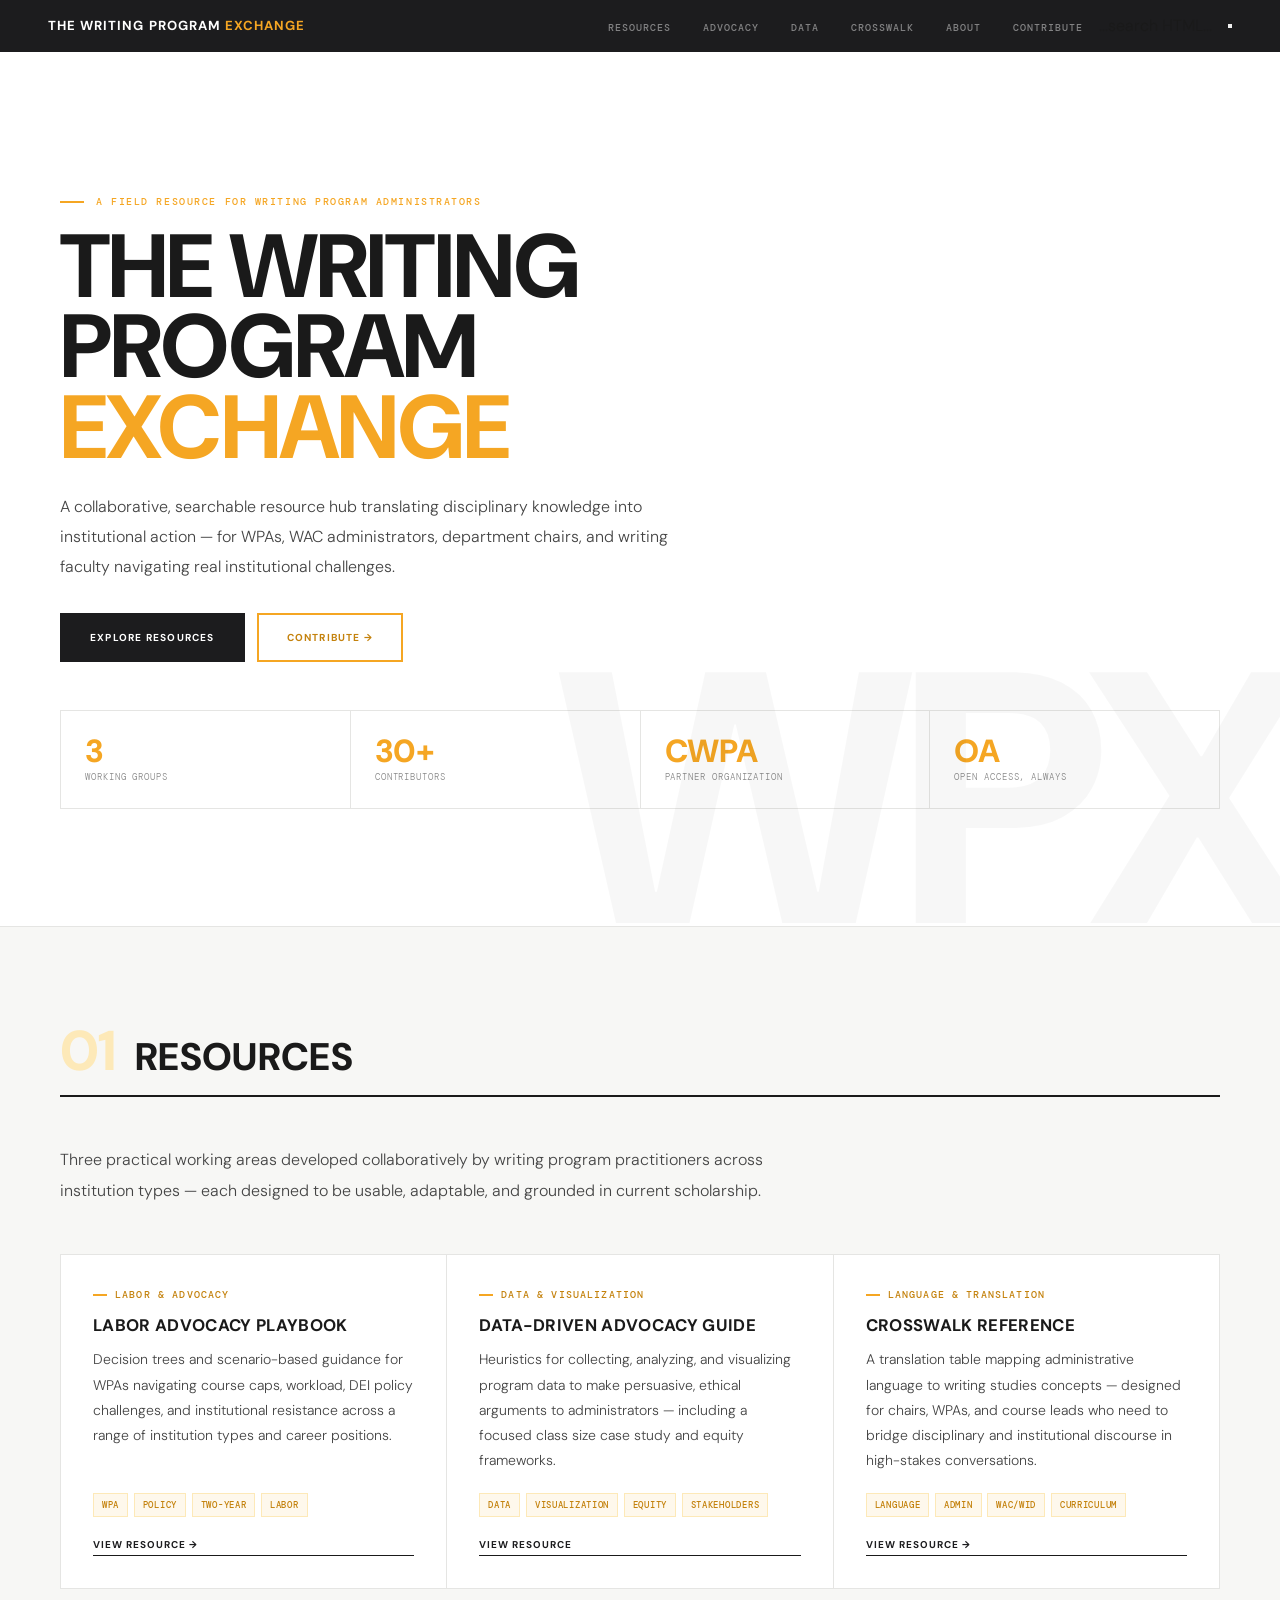
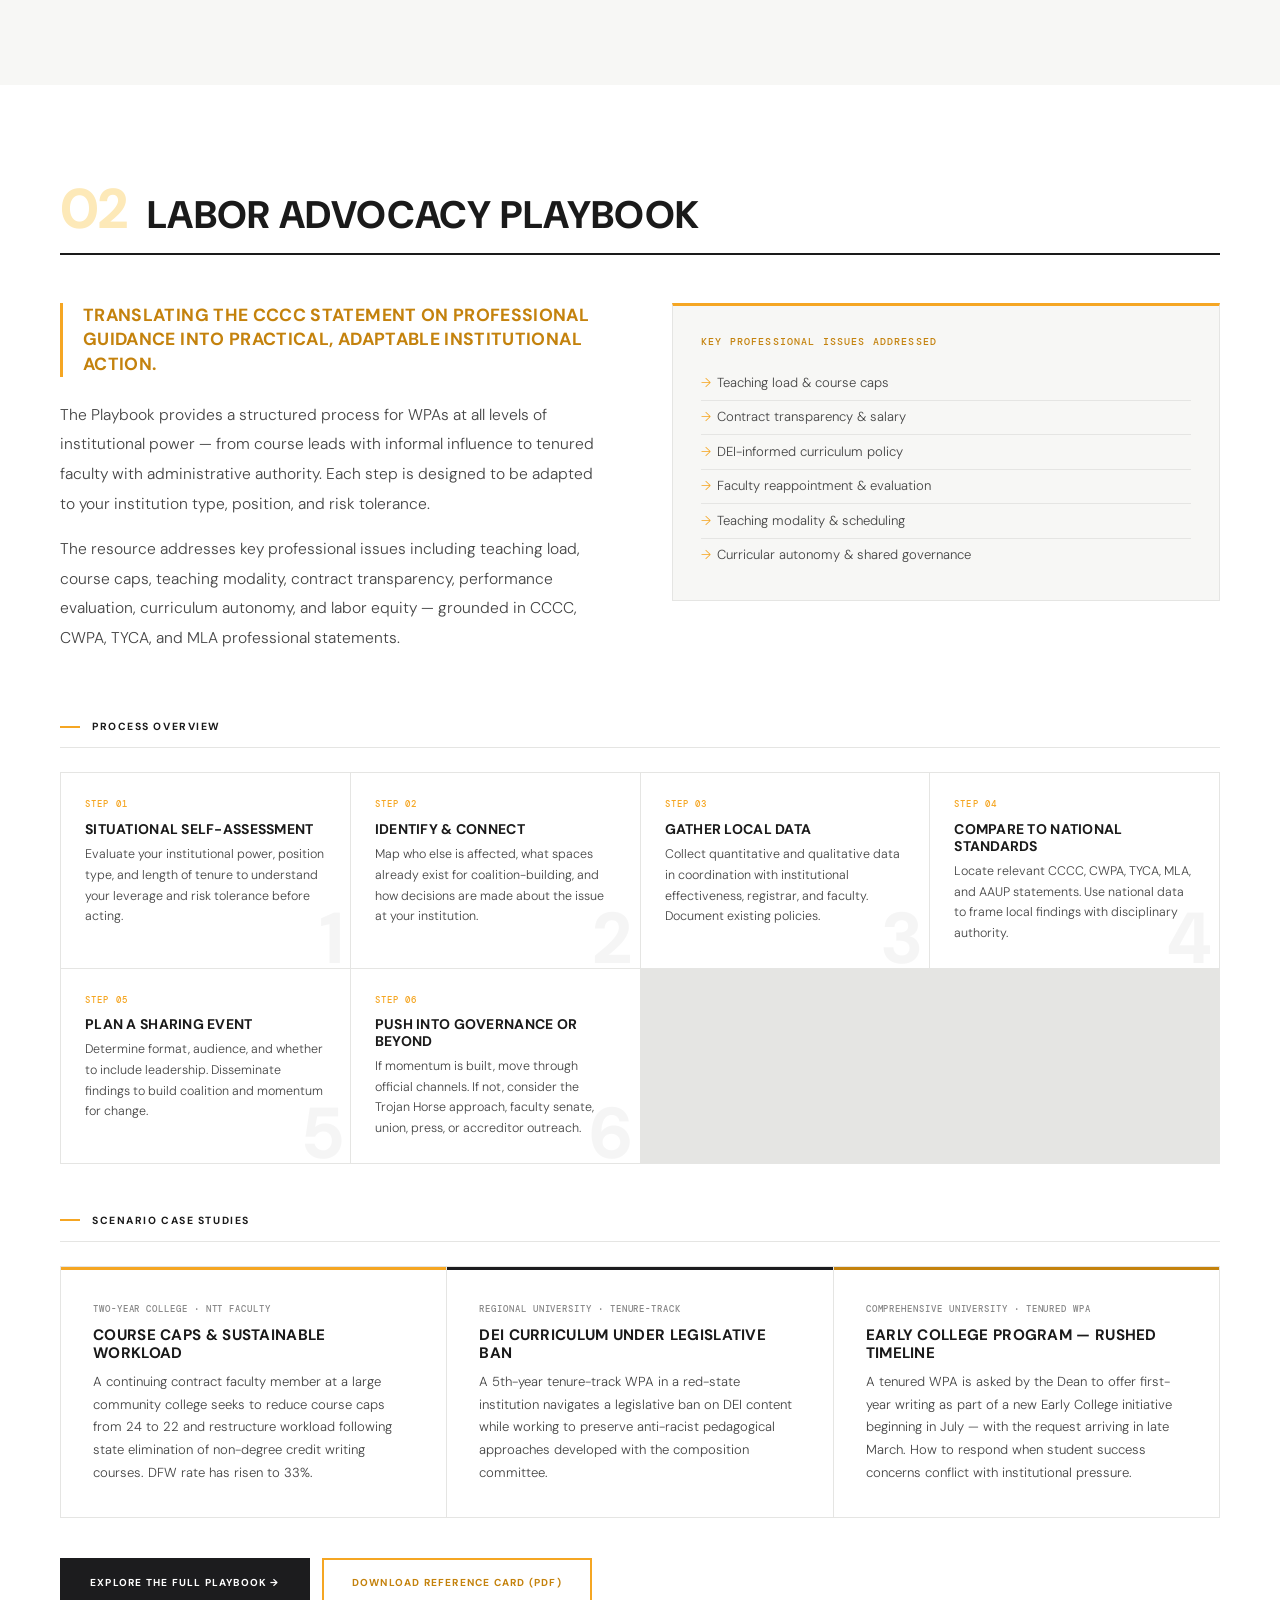
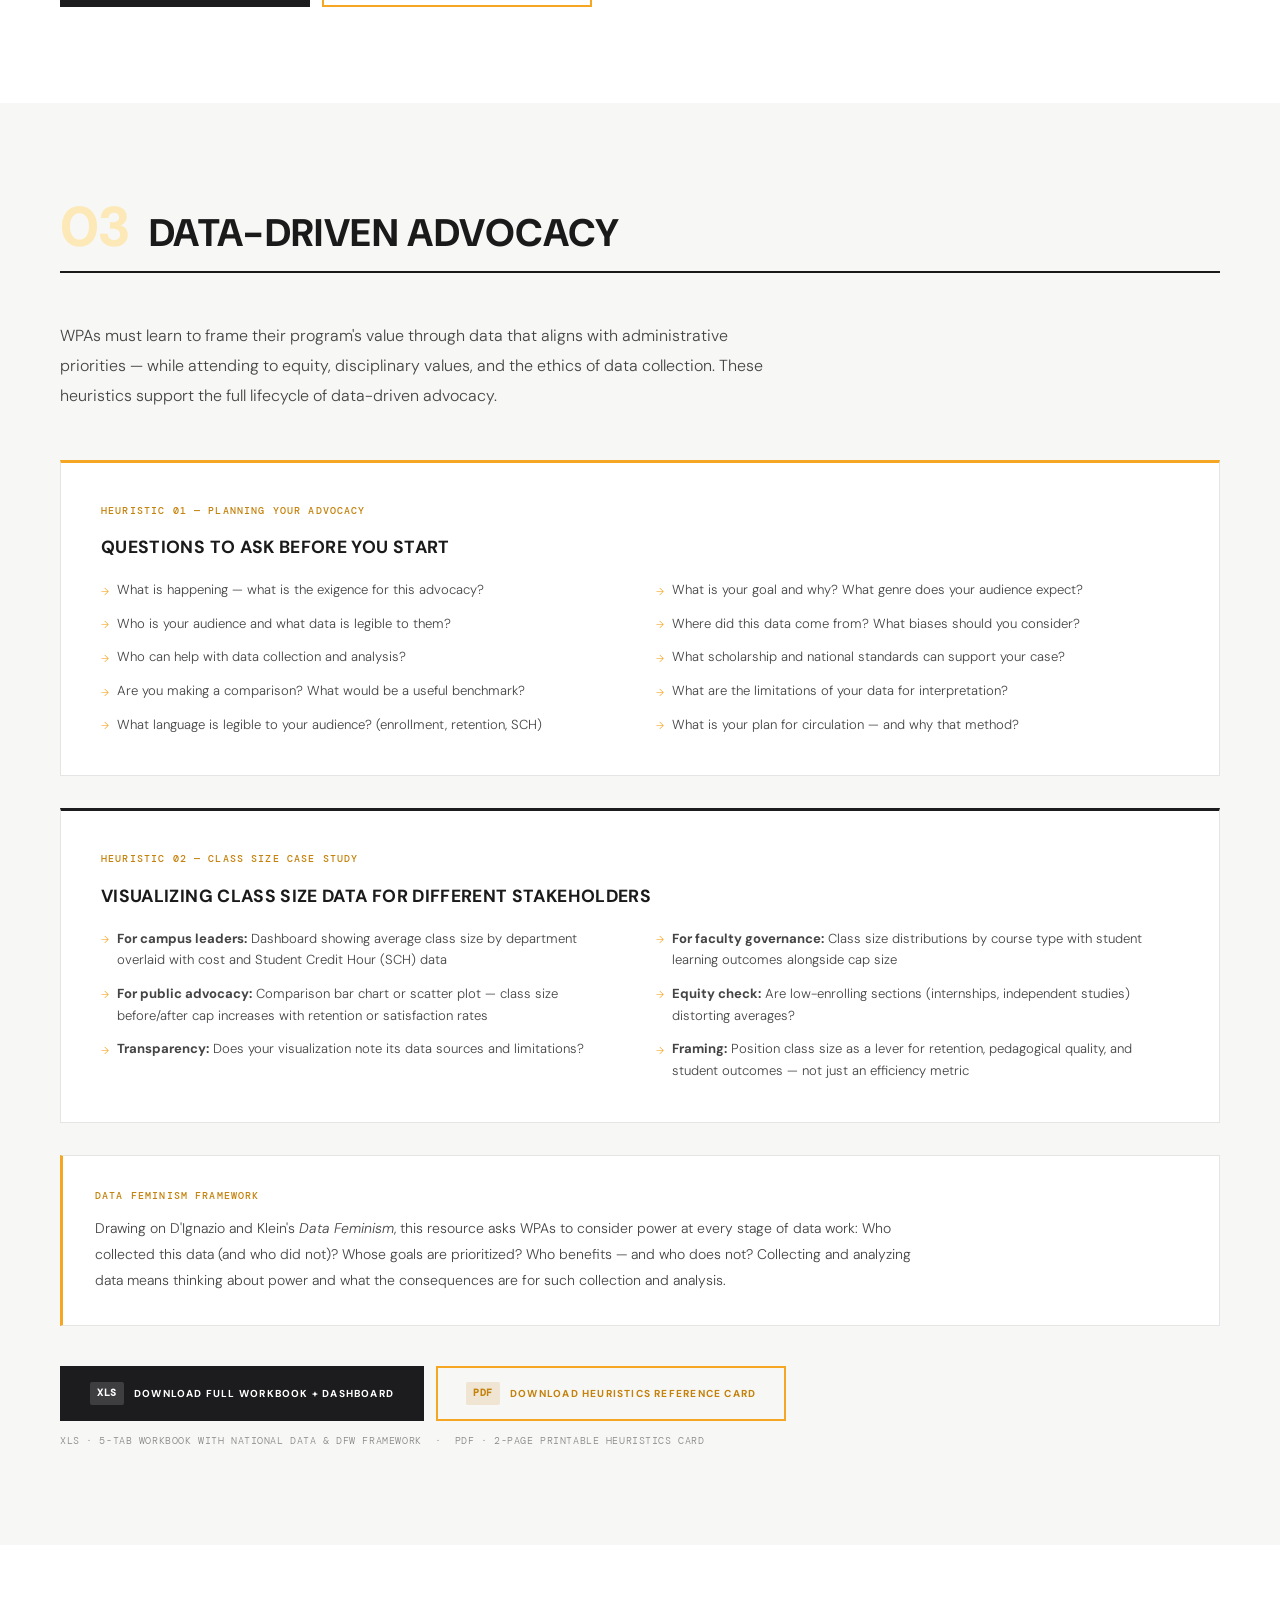
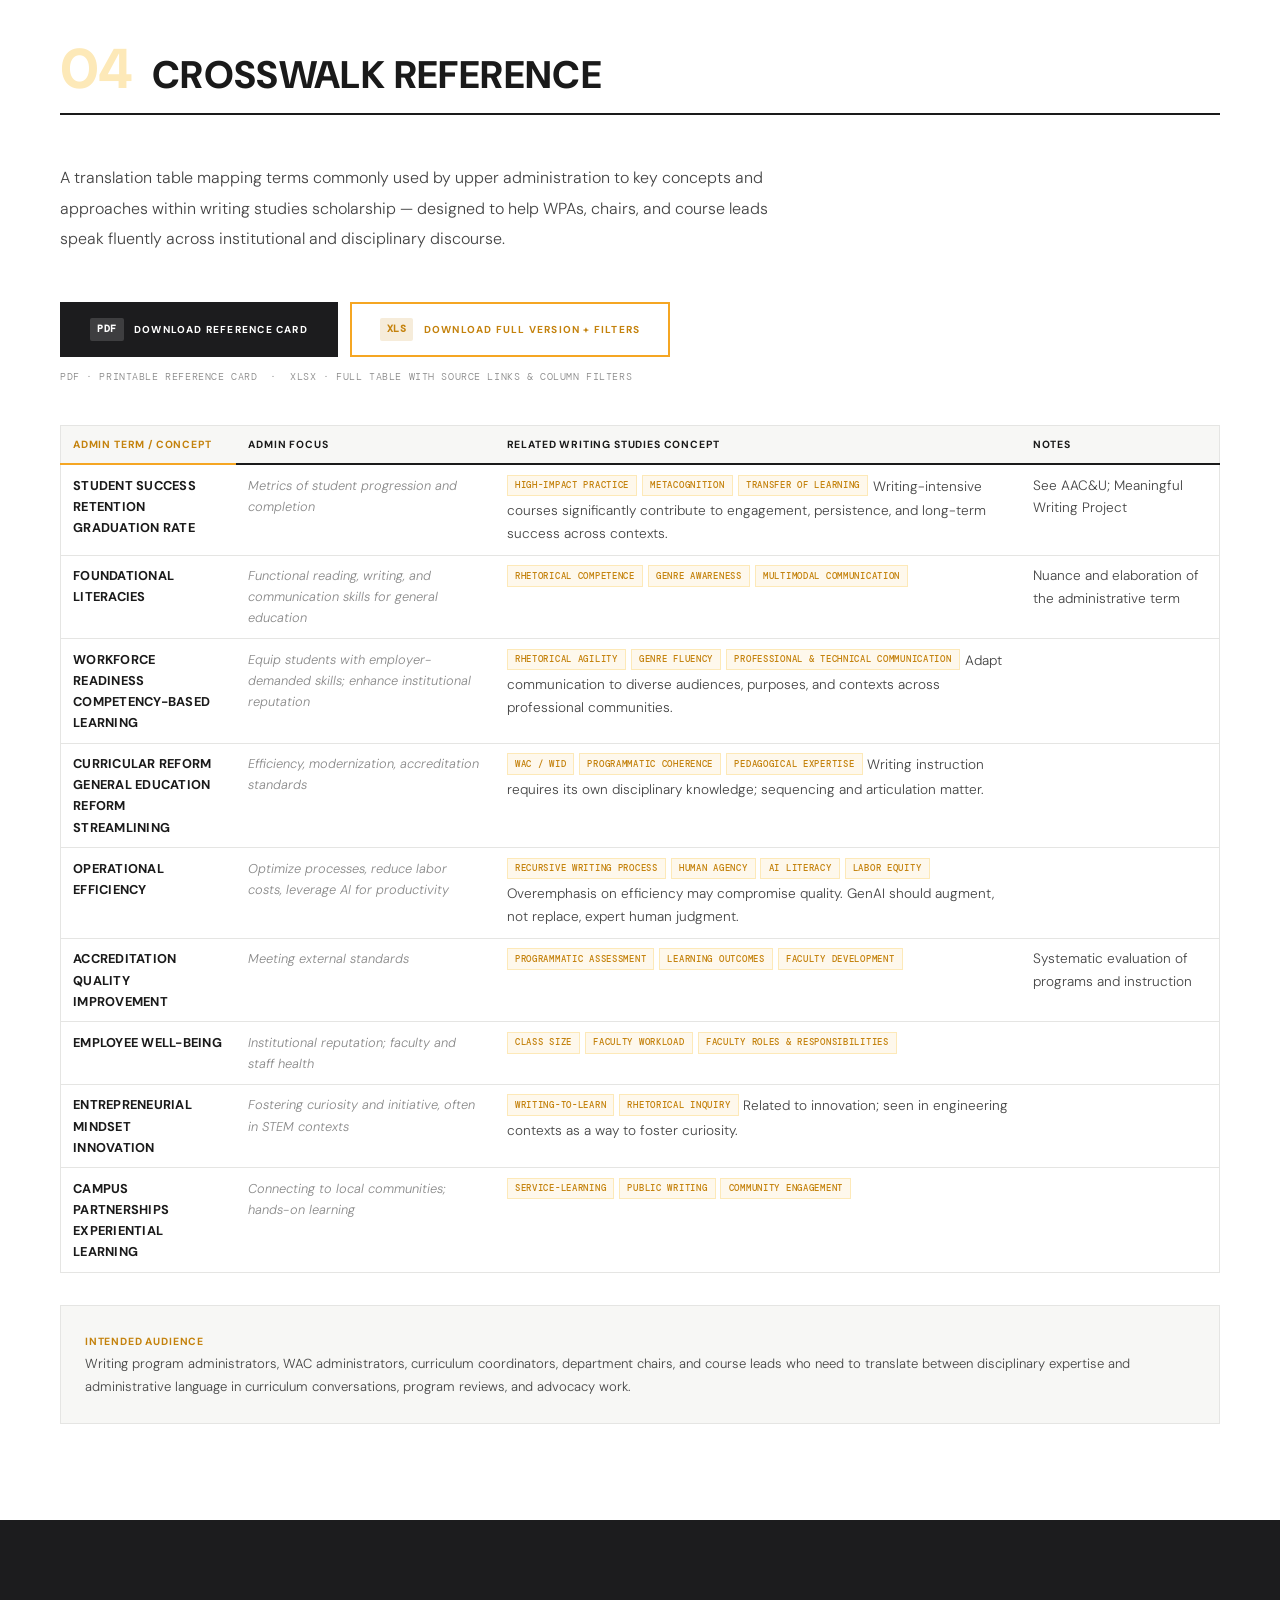
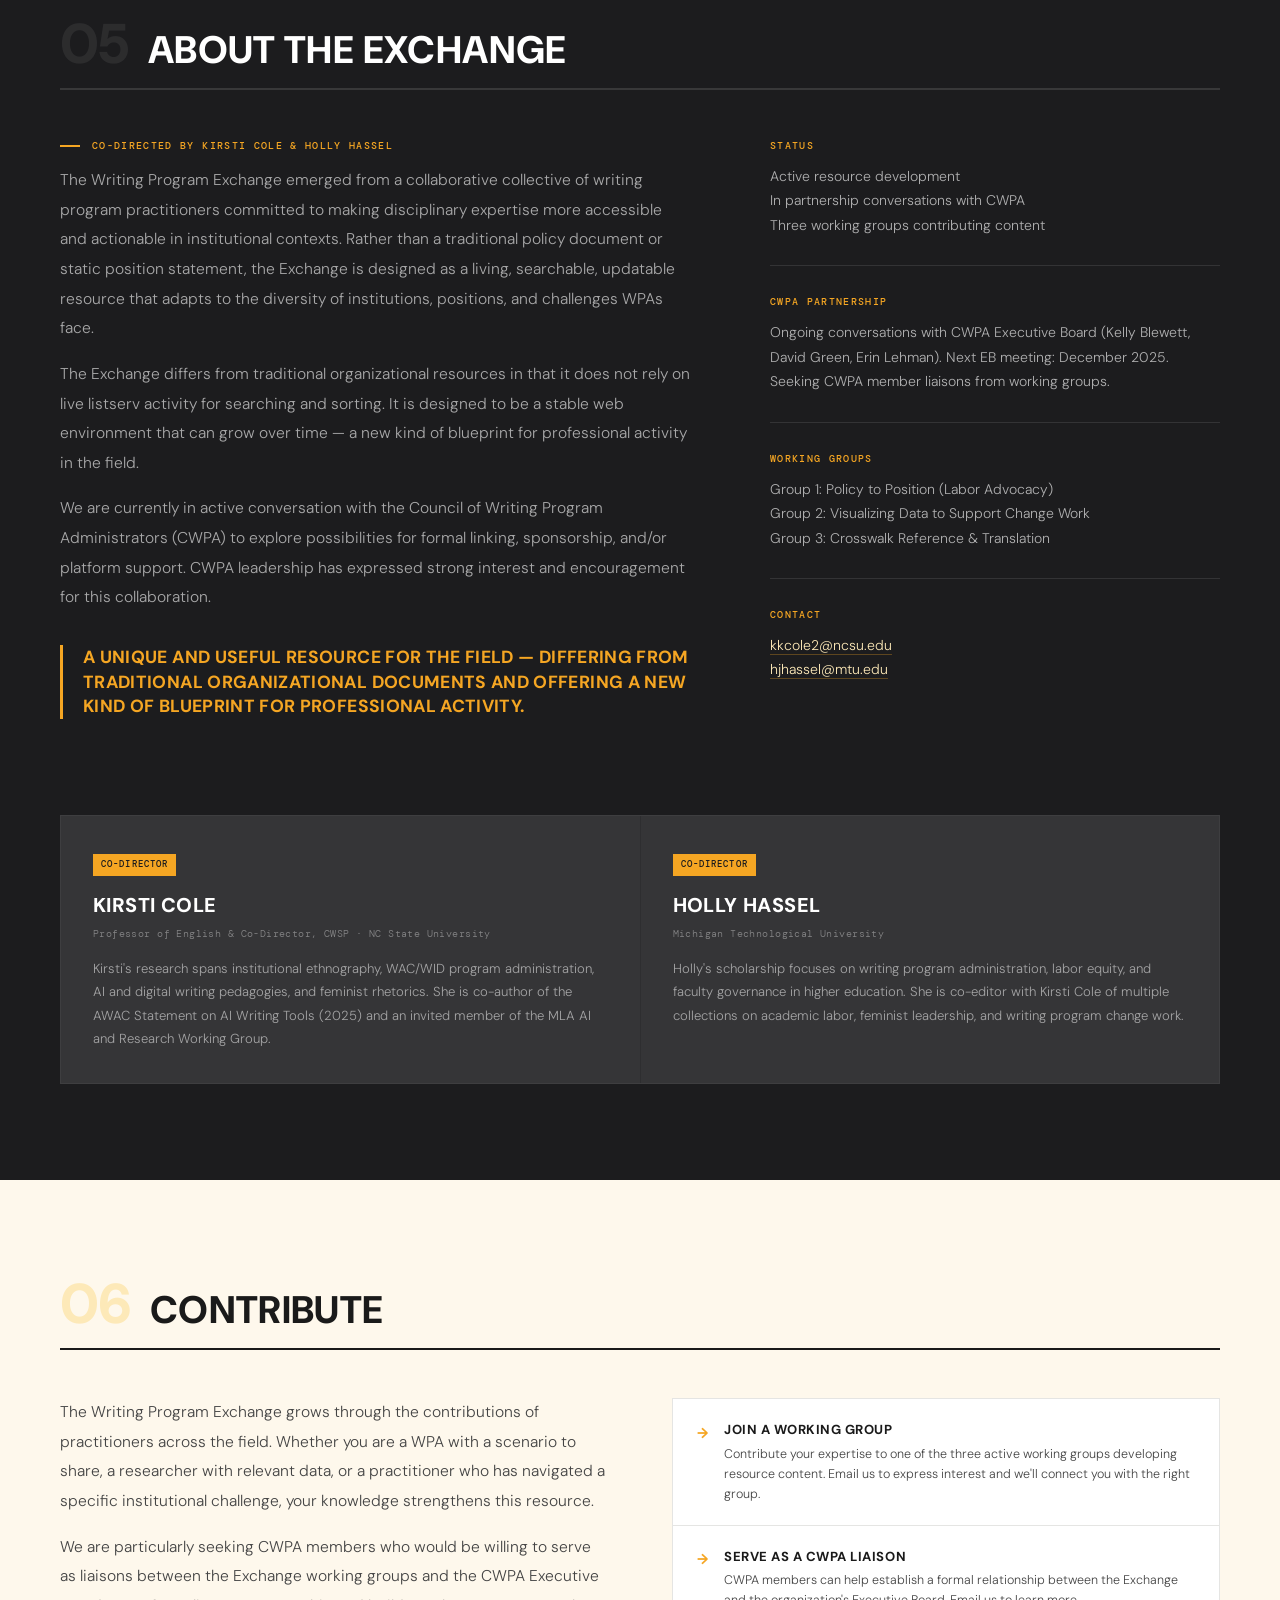
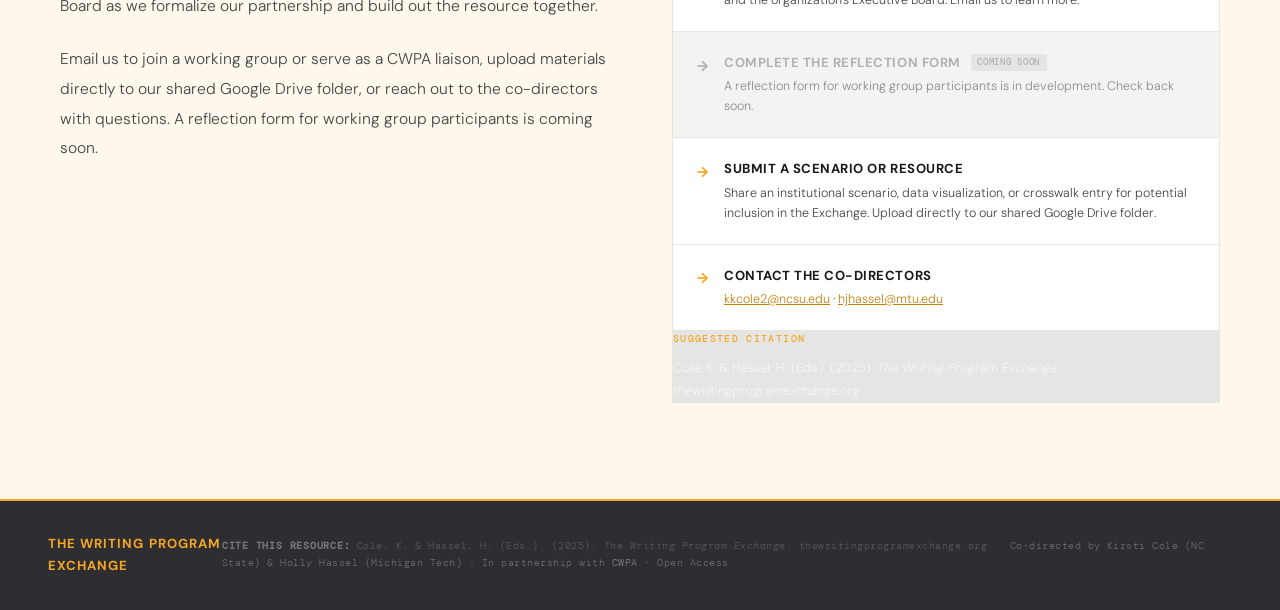
==== commit 57b5b076: "Refactor navigation for better layout and mobile support Updated navigation structure to improve lay" ====
--- a/index.html
+++ b/index.html
@@ -891,21 +891,34 @@
 <!-- NAV -->
 <nav>
   <a href="#home" class="nav-name">The Writing Program <span>Exchange</span></a>
-  <ul class="nav-links">
-    <li><a href="#resources">Resources</a></li>
-    <li><a href="#playbook">Advocacy</a></li>
-    <li><a href="#data">Data</a></li>
-    <li><a href="#crosswalk">Crosswalk</a></li>
-    <li><a href="#about">About</a></li>
-    <li><a href="#contribute">Contribute</a></li>
-  </ul>
-  </ul>
-
-  <div class="nav-search" id="navSearch">
-    ... the search HTML ...
+  <div style="display:flex; align-items:center; gap:1rem;">
+    <ul class="nav-links">
+      <li><a href="#resources">Resources</a></li>
+      <li><a href="#playbook">Advocacy</a></li>
+      <li><a href="#data">Data</a></li>
+      <li><a href="#crosswalk">Crosswalk</a></li>
+      <li><a href="#about">About</a></li>
+      <li><a href="#contribute">Contribute</a></li>
+    </ul>
+    <div class="nav-search" id="navSearch">
+      ...search HTML...
+    </div>
+    <button class="nav-hamburger" id="navHamburger" aria-label="Open menu" aria-expanded="false">
+      <span></span>
+      <span></span>
+      <span></span>
+    </button>
   </div>
 </nav>
-</nav>
+
+<div class="mobile-nav" id="mobileNav" aria-hidden="true">
+  <a href="index.html#resources">Resources</a>
+  <a href="playbook.html">Advocacy Playbook</a>
+  <a href="data.html">Data Guide</a>
+  <a href="crosswalk_resource.html">Crosswalk</a>
+  <a href="index.html#about">About</a>
+  <a href="index.html#contribute">Contribute</a>
+</div>
 
 <!-- HERO -->
 <section class="hero" id="home">
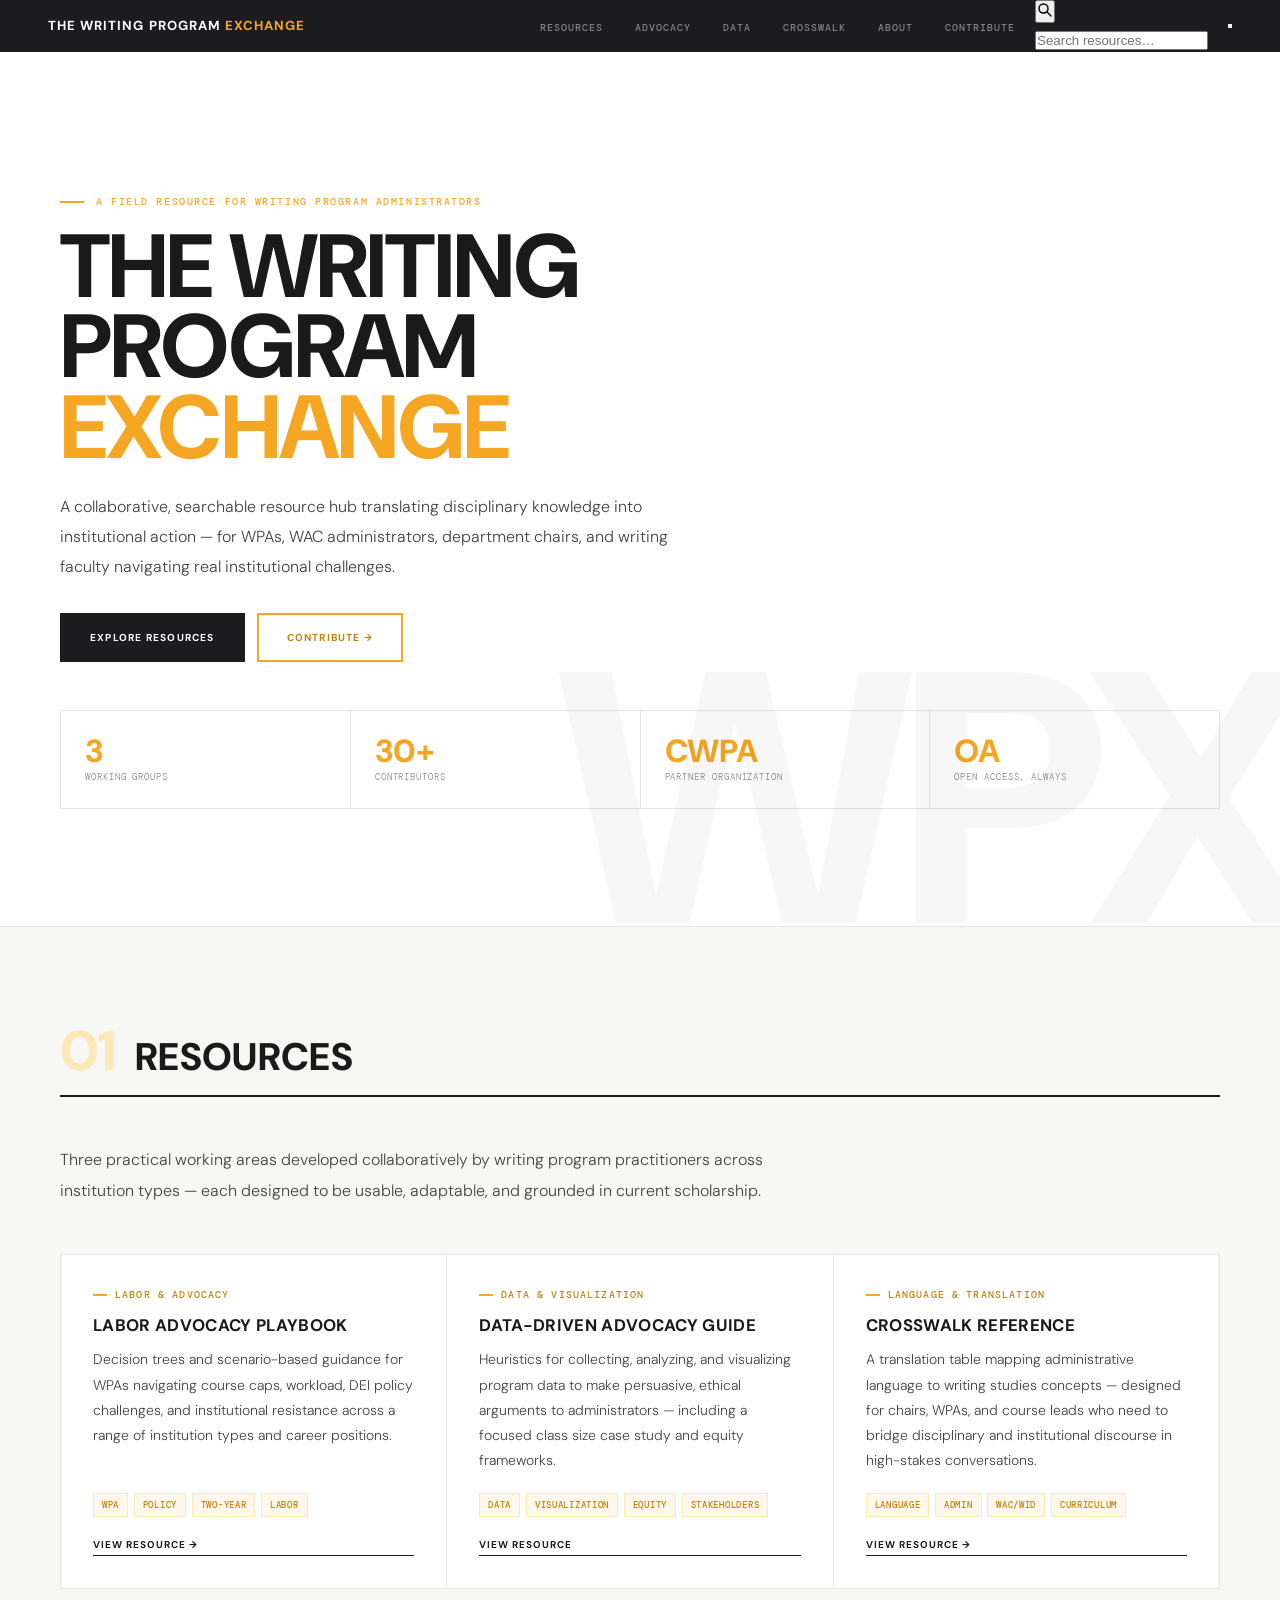
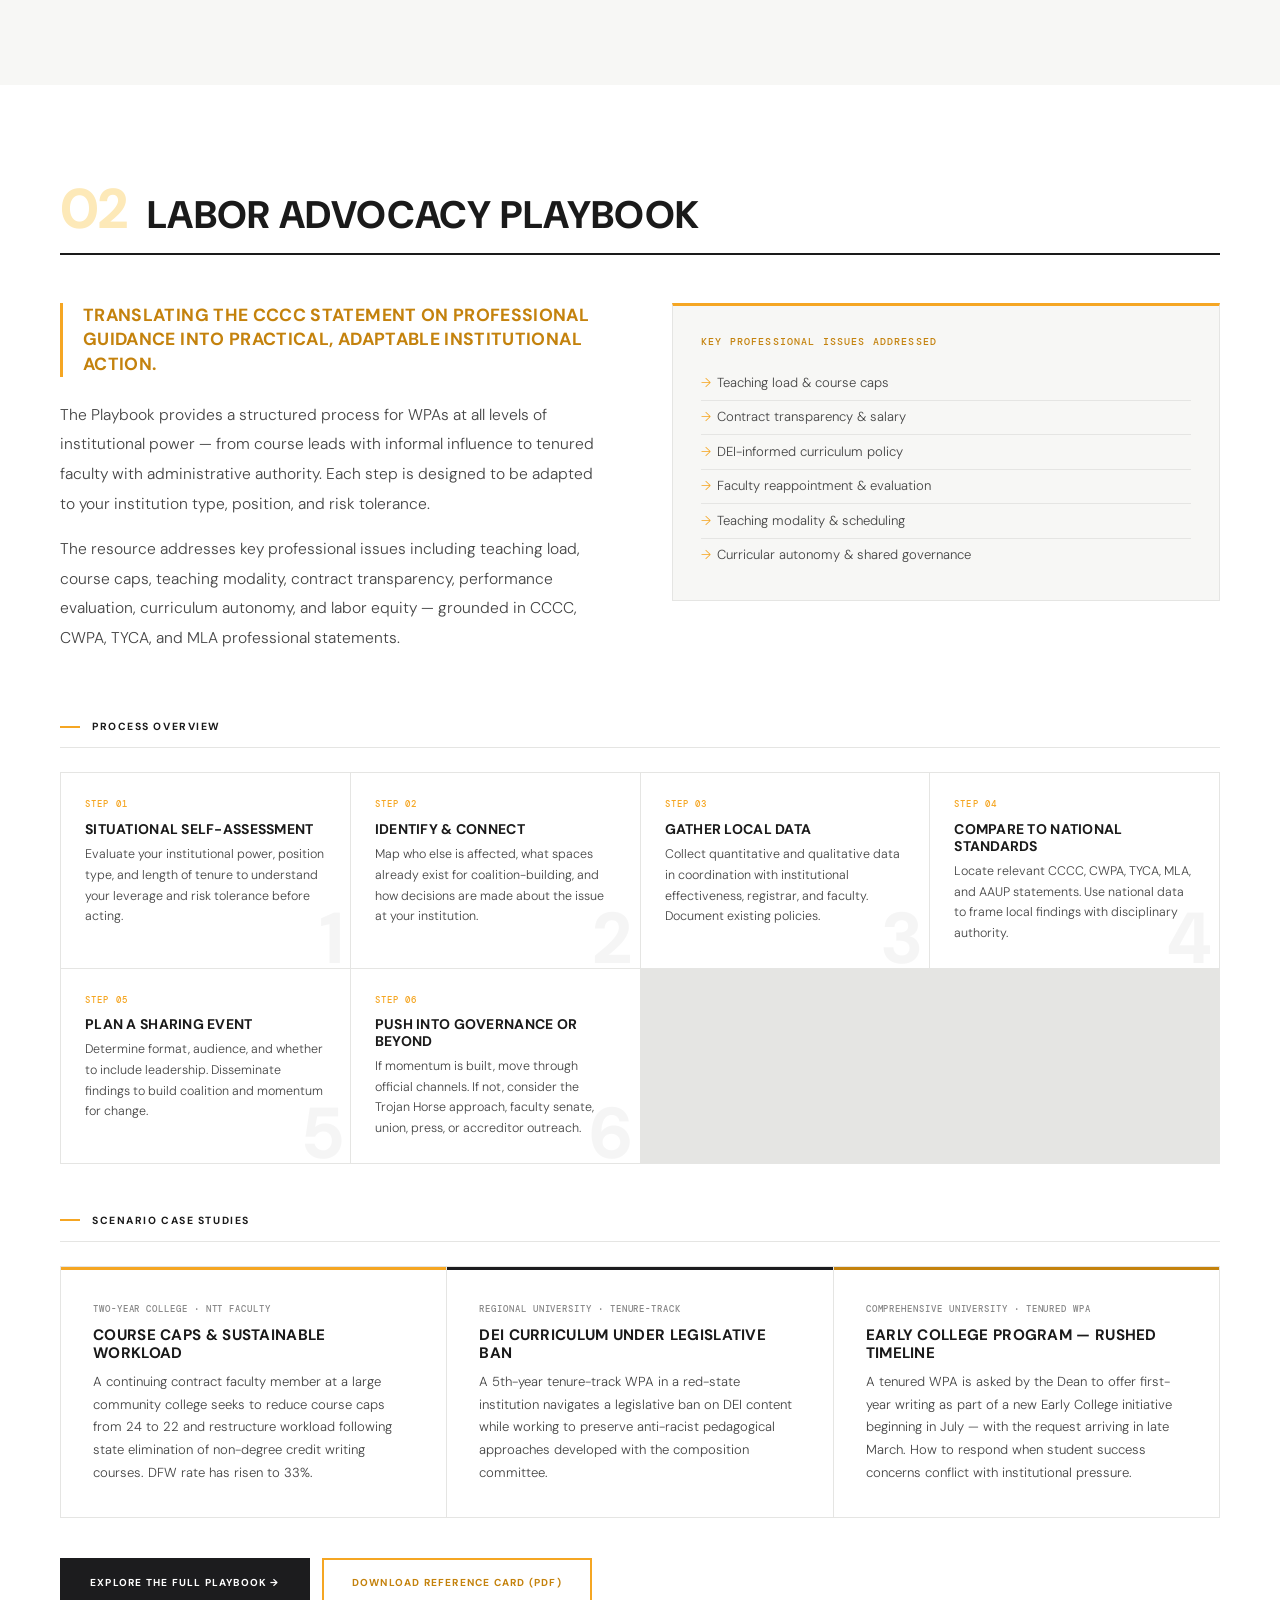
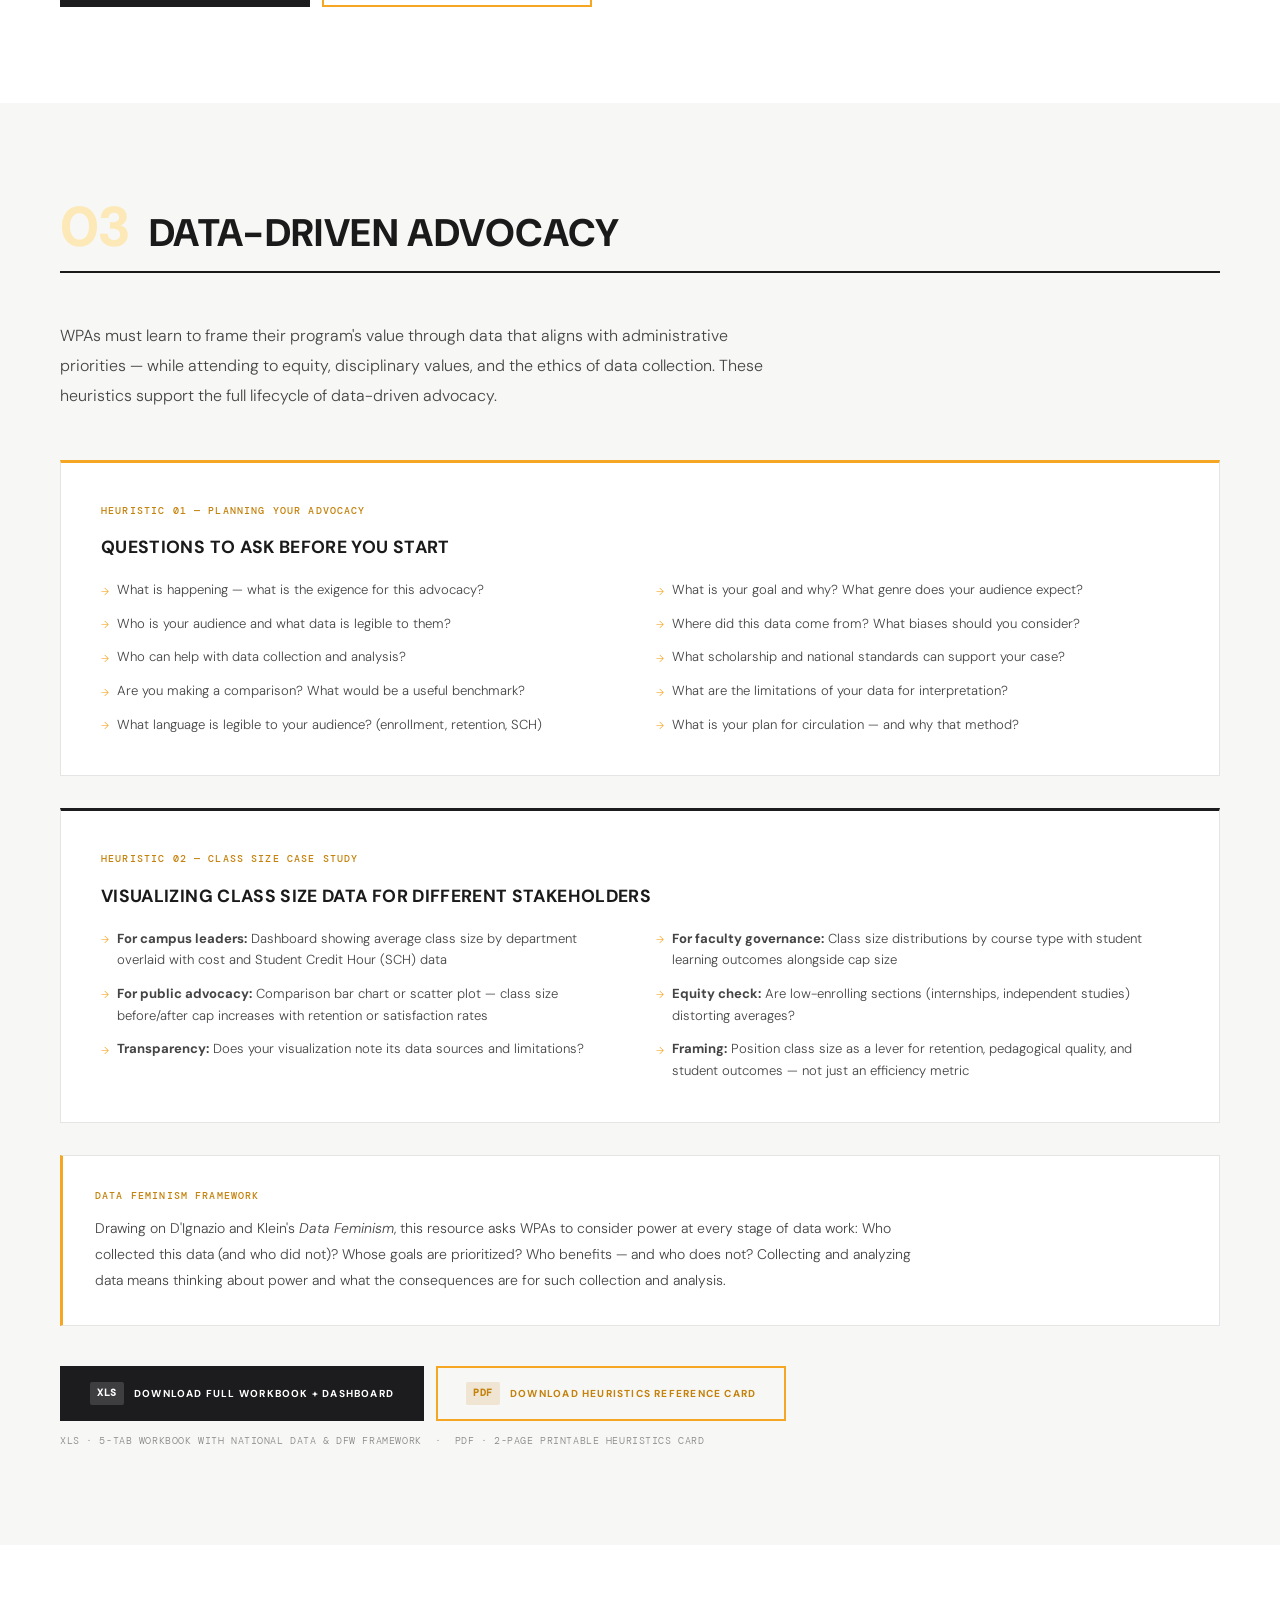
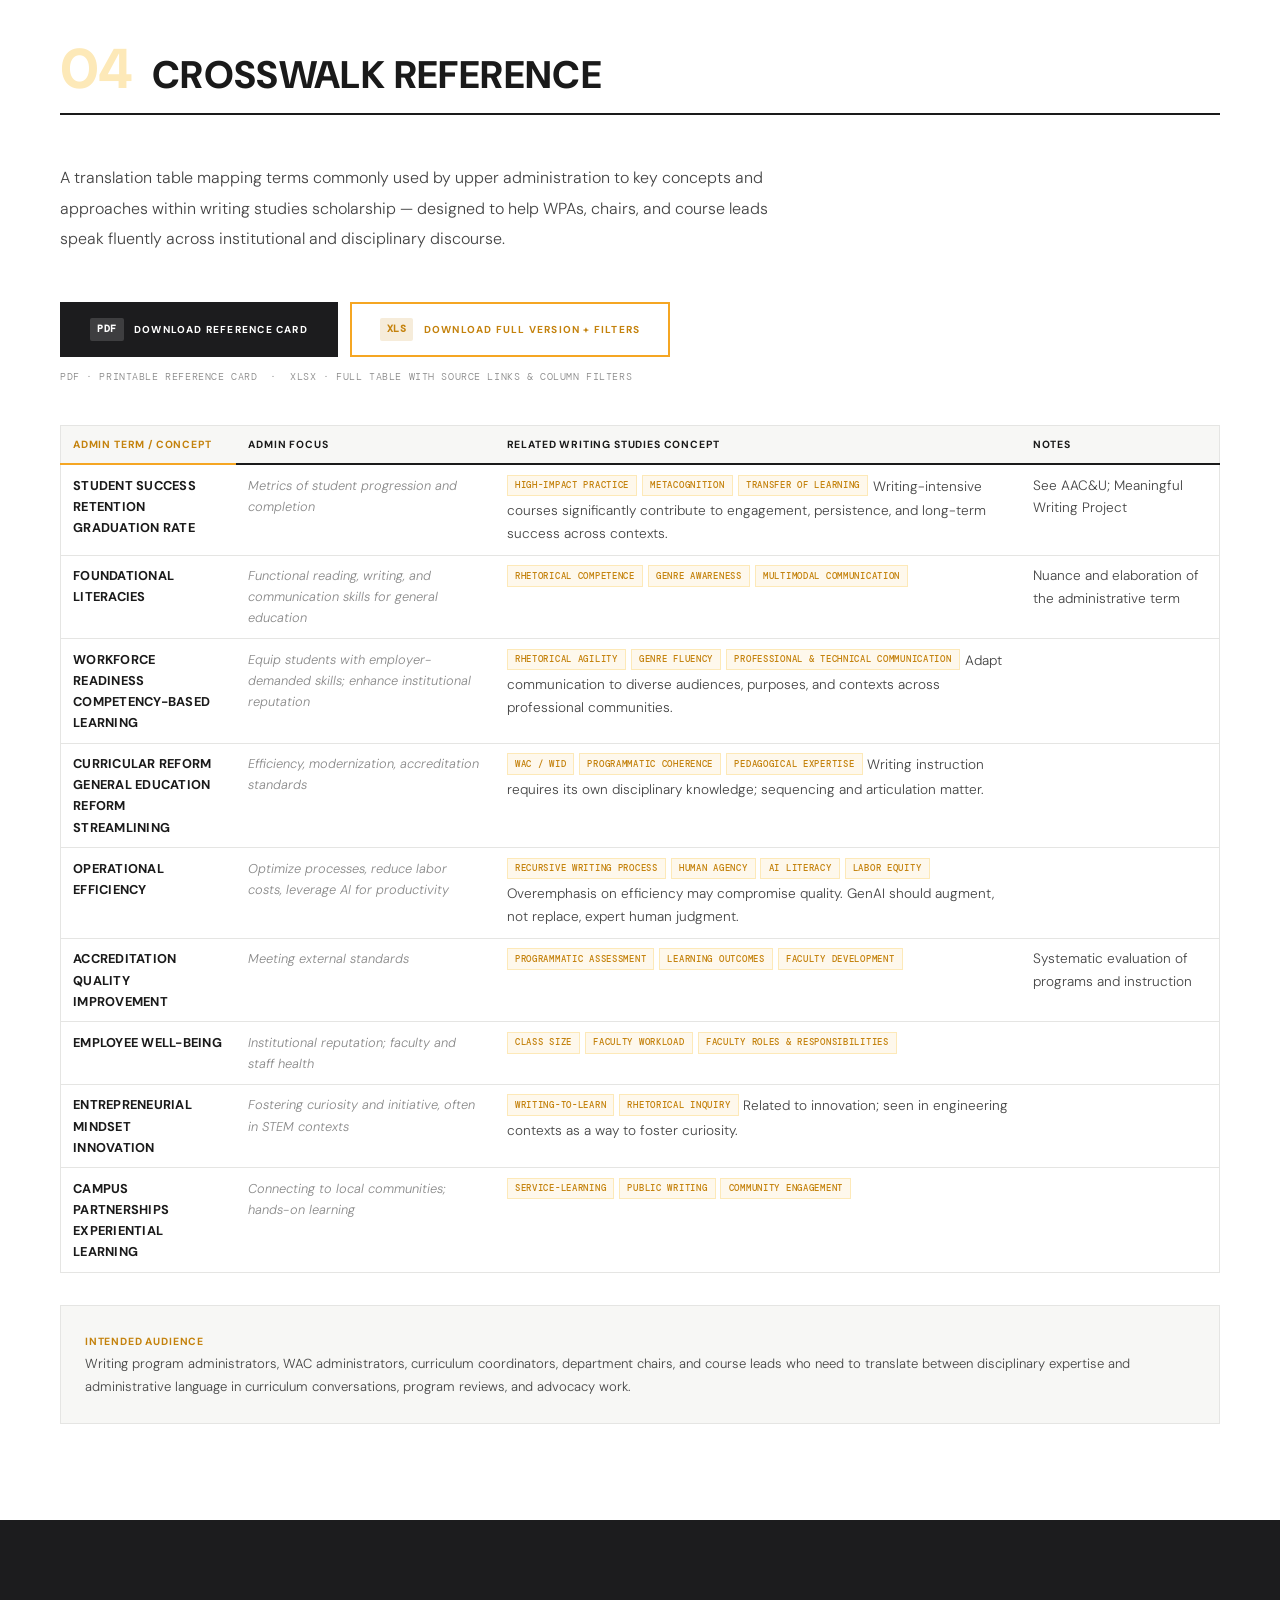
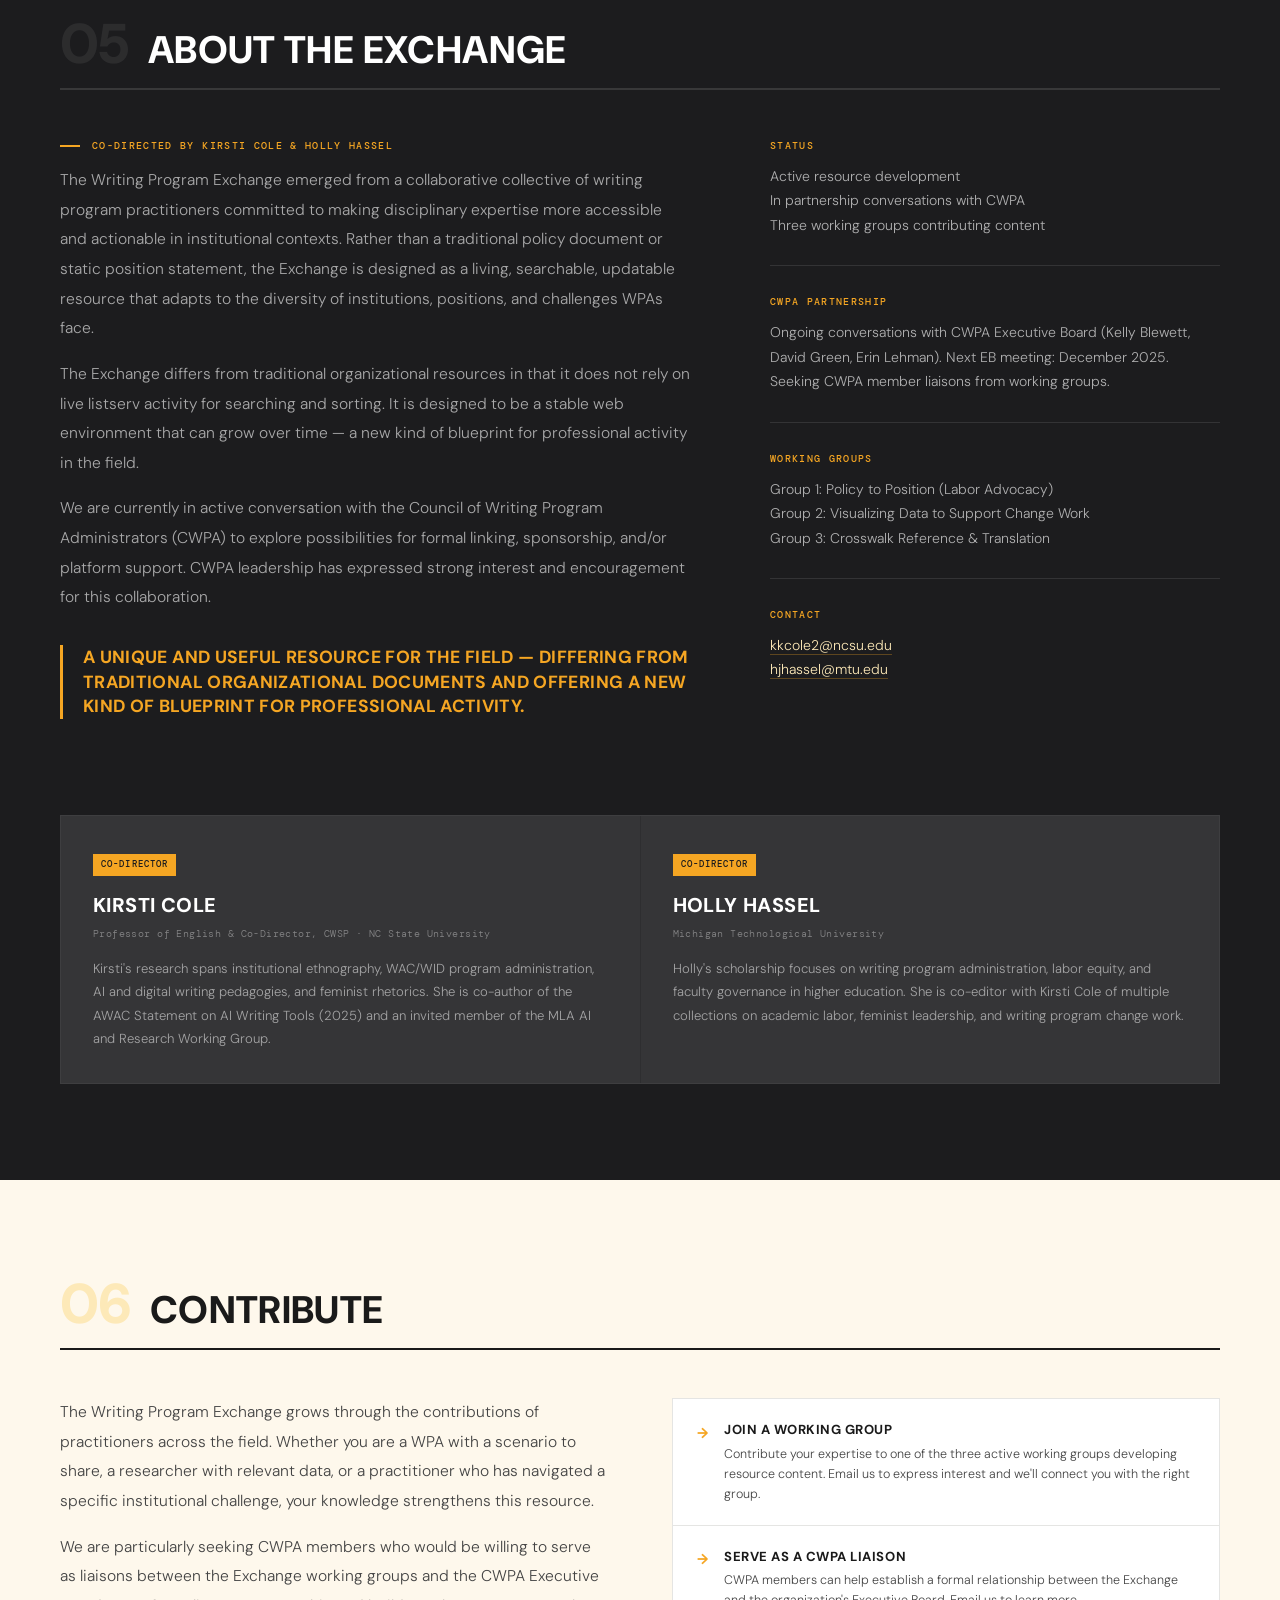
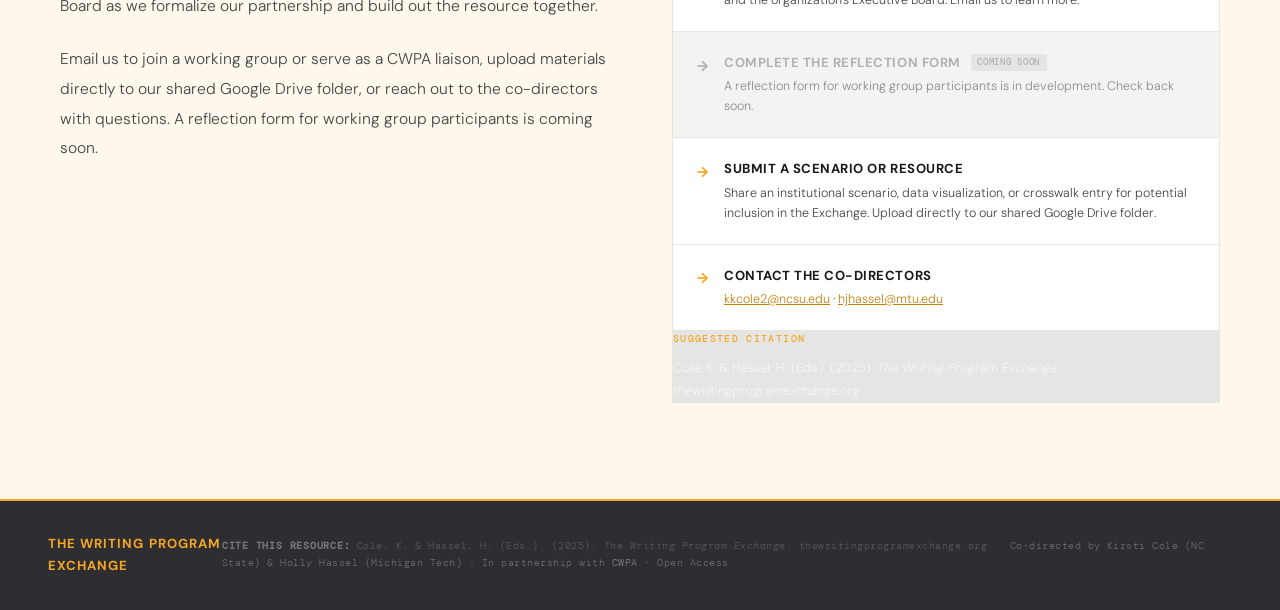
==== commit 9c3a150d: "Update navigation links and add search functionality" ====
--- a/index.html
+++ b/index.html
@@ -891,17 +891,26 @@
 <!-- NAV -->
 <nav>
   <a href="#home" class="nav-name">The Writing Program <span>Exchange</span></a>
-  <div style="display:flex; align-items:center; gap:1rem;">
+  <div style="display:flex; align-items:center; gap:1.25rem;">
     <ul class="nav-links">
       <li><a href="#resources">Resources</a></li>
-      <li><a href="#playbook">Advocacy</a></li>
-      <li><a href="#data">Data</a></li>
-      <li><a href="#crosswalk">Crosswalk</a></li>
+      <li><a href="playbook.html">Advocacy</a></li>
+      <li><a href="data.html">Data</a></li>
+      <li><a href="crosswalk_resource.html">Crosswalk</a></li>
       <li><a href="#about">About</a></li>
       <li><a href="#contribute">Contribute</a></li>
     </ul>
     <div class="nav-search" id="navSearch">
-      ...search HTML...
+      <button class="search-toggle" id="searchToggle" aria-label="Open search">
+        <svg width="16" height="16" viewBox="0 0 16 16" fill="none">
+          <circle cx="6.5" cy="6.5" r="4.5" stroke="currentColor" stroke-width="1.5"/>
+          <path d="M10 10L14 14" stroke="currentColor" stroke-width="1.5" stroke-linecap="round"/>
+        </svg>
+      </button>
+      <div class="search-input-wrap" id="searchInputWrap">
+        <input class="search-input" id="searchInput" type="text" placeholder="Search resources…" autocomplete="off" spellcheck="false">
+      </div>
+      <div class="search-results" id="searchResults"></div>
     </div>
     <button class="nav-hamburger" id="navHamburger" aria-label="Open menu" aria-expanded="false">
       <span></span>
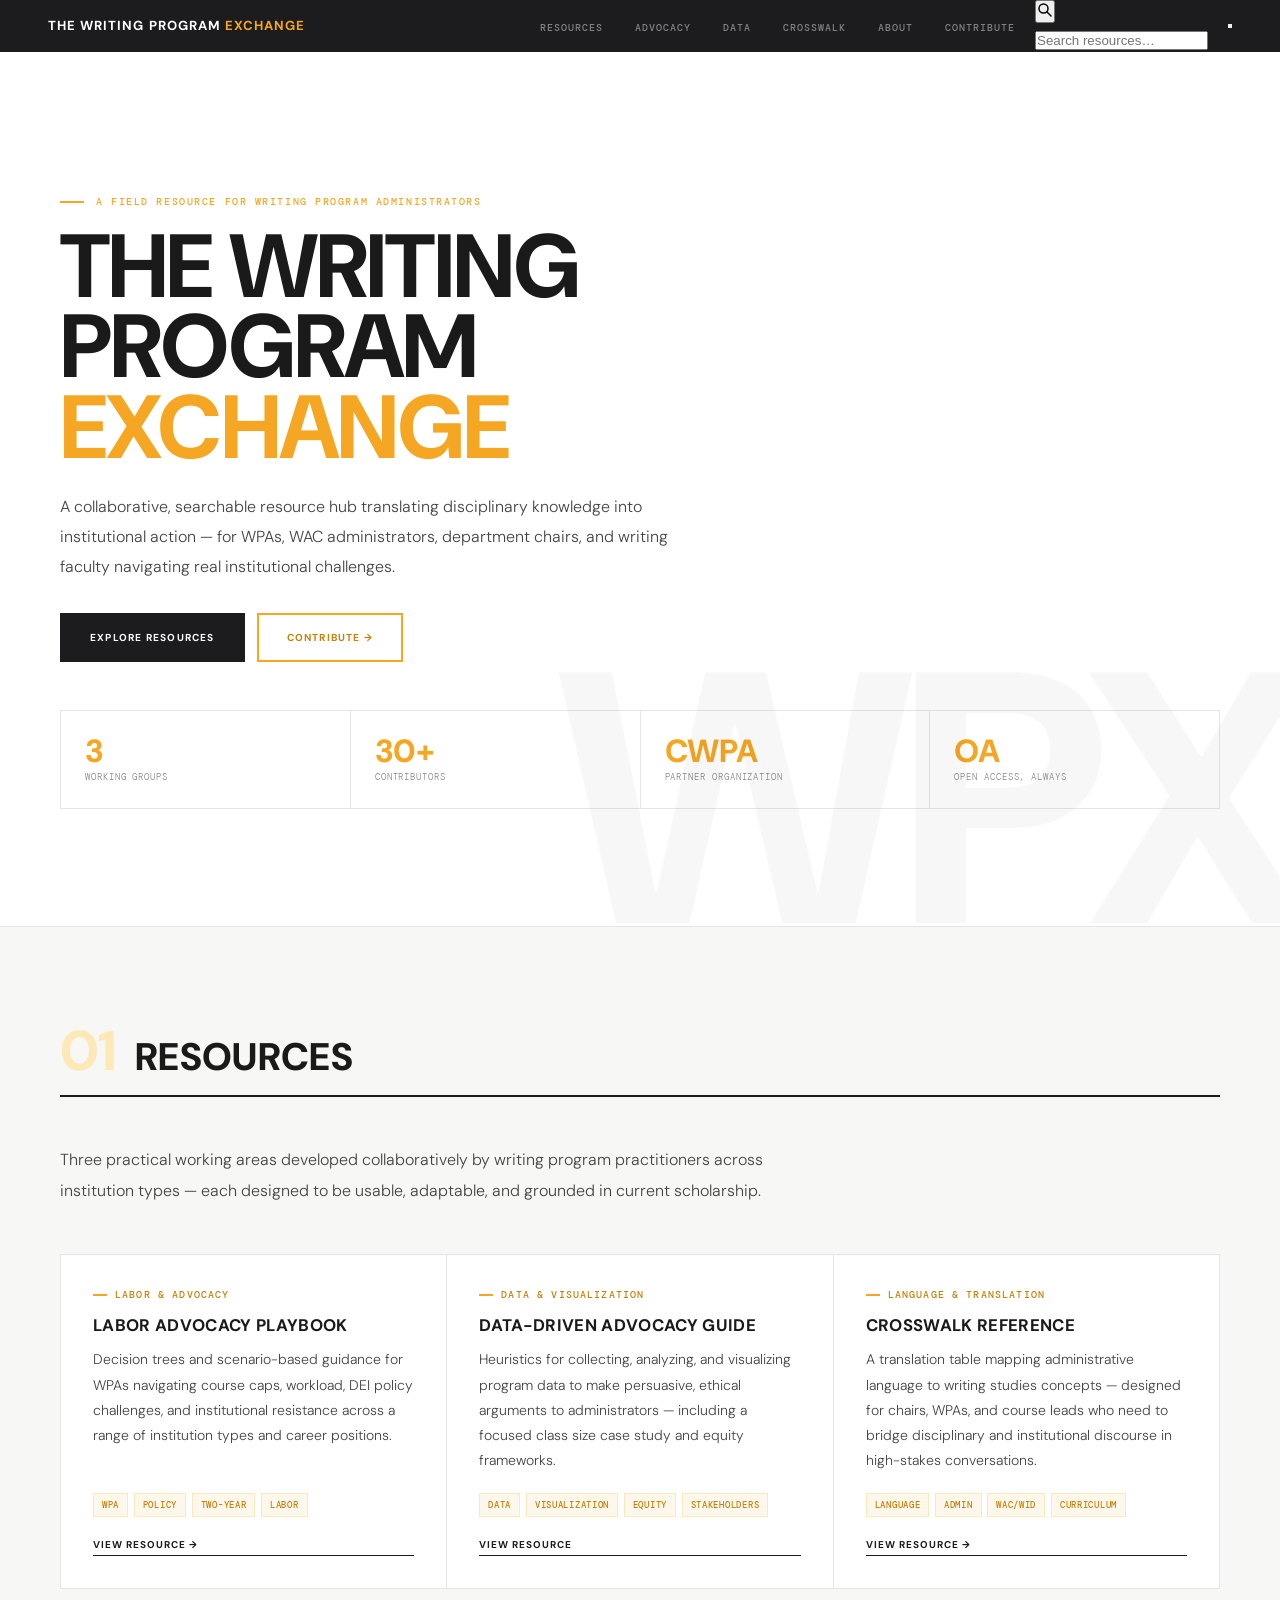
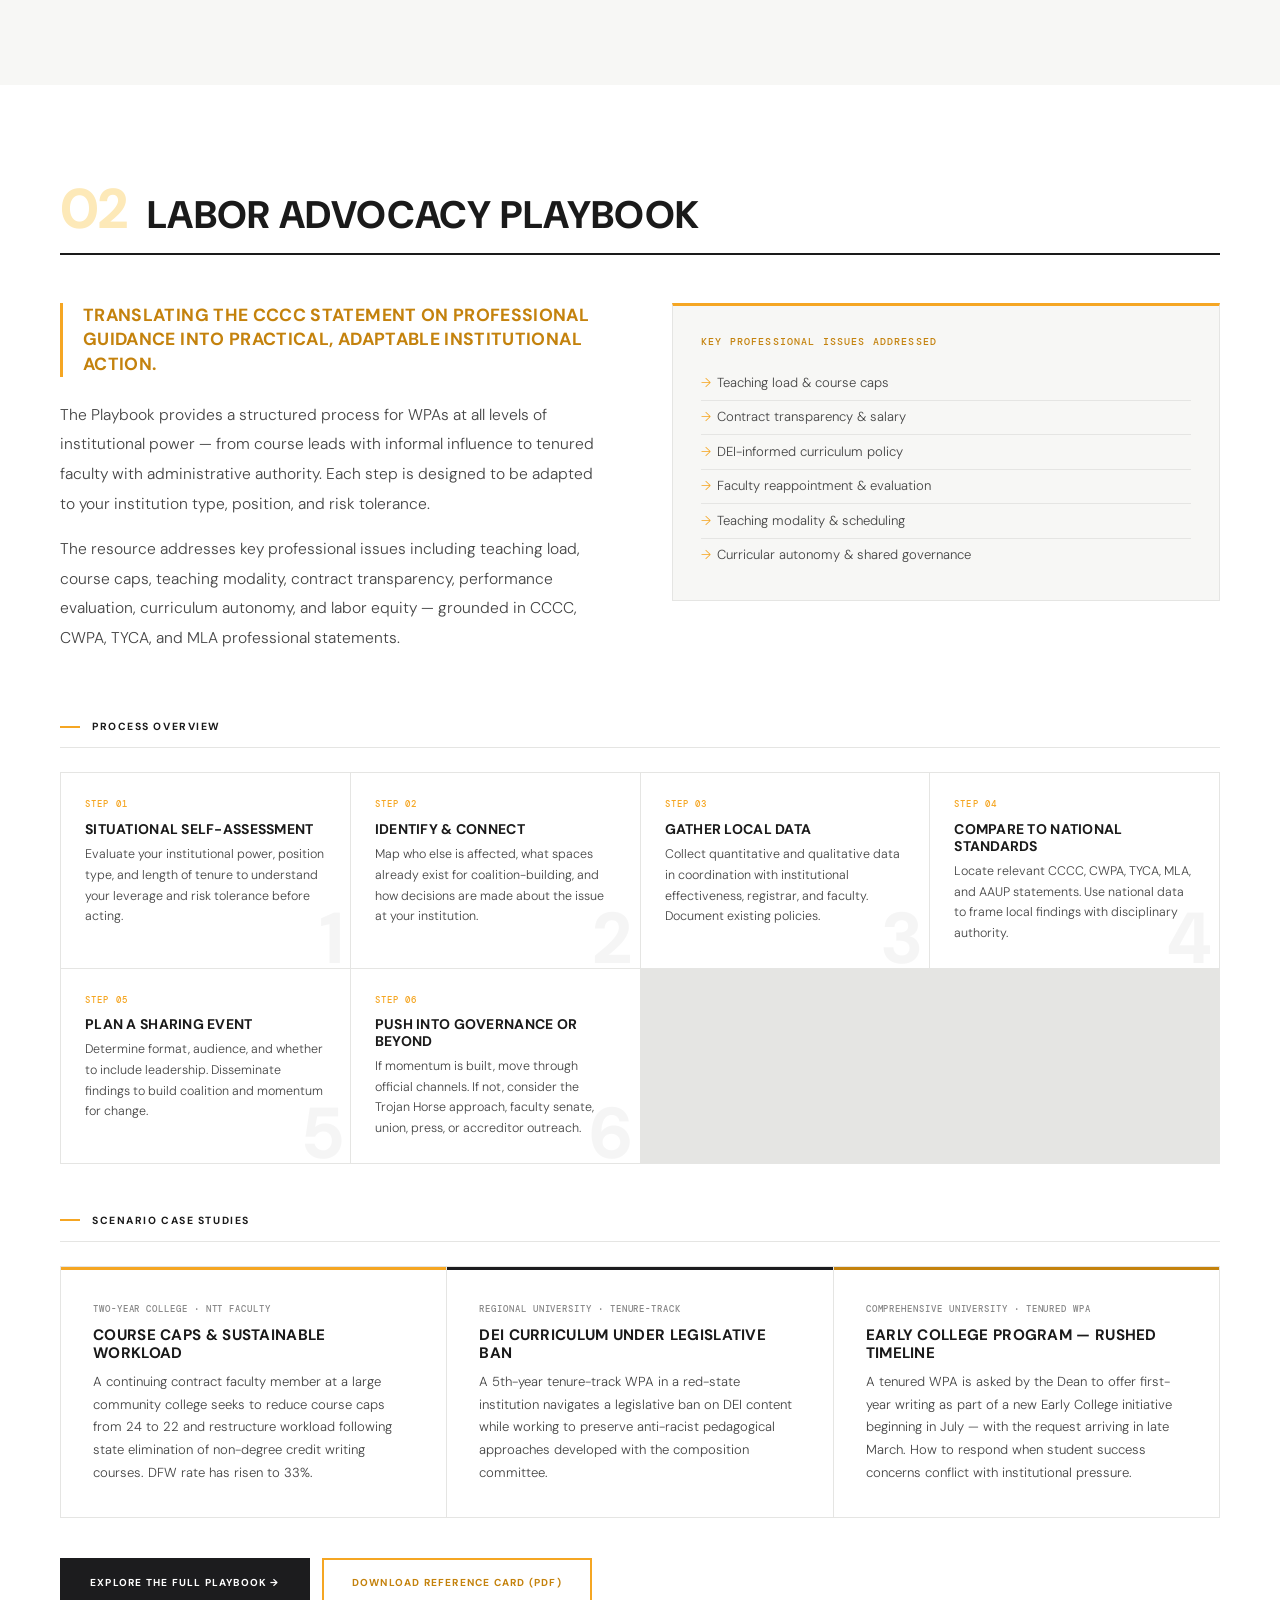
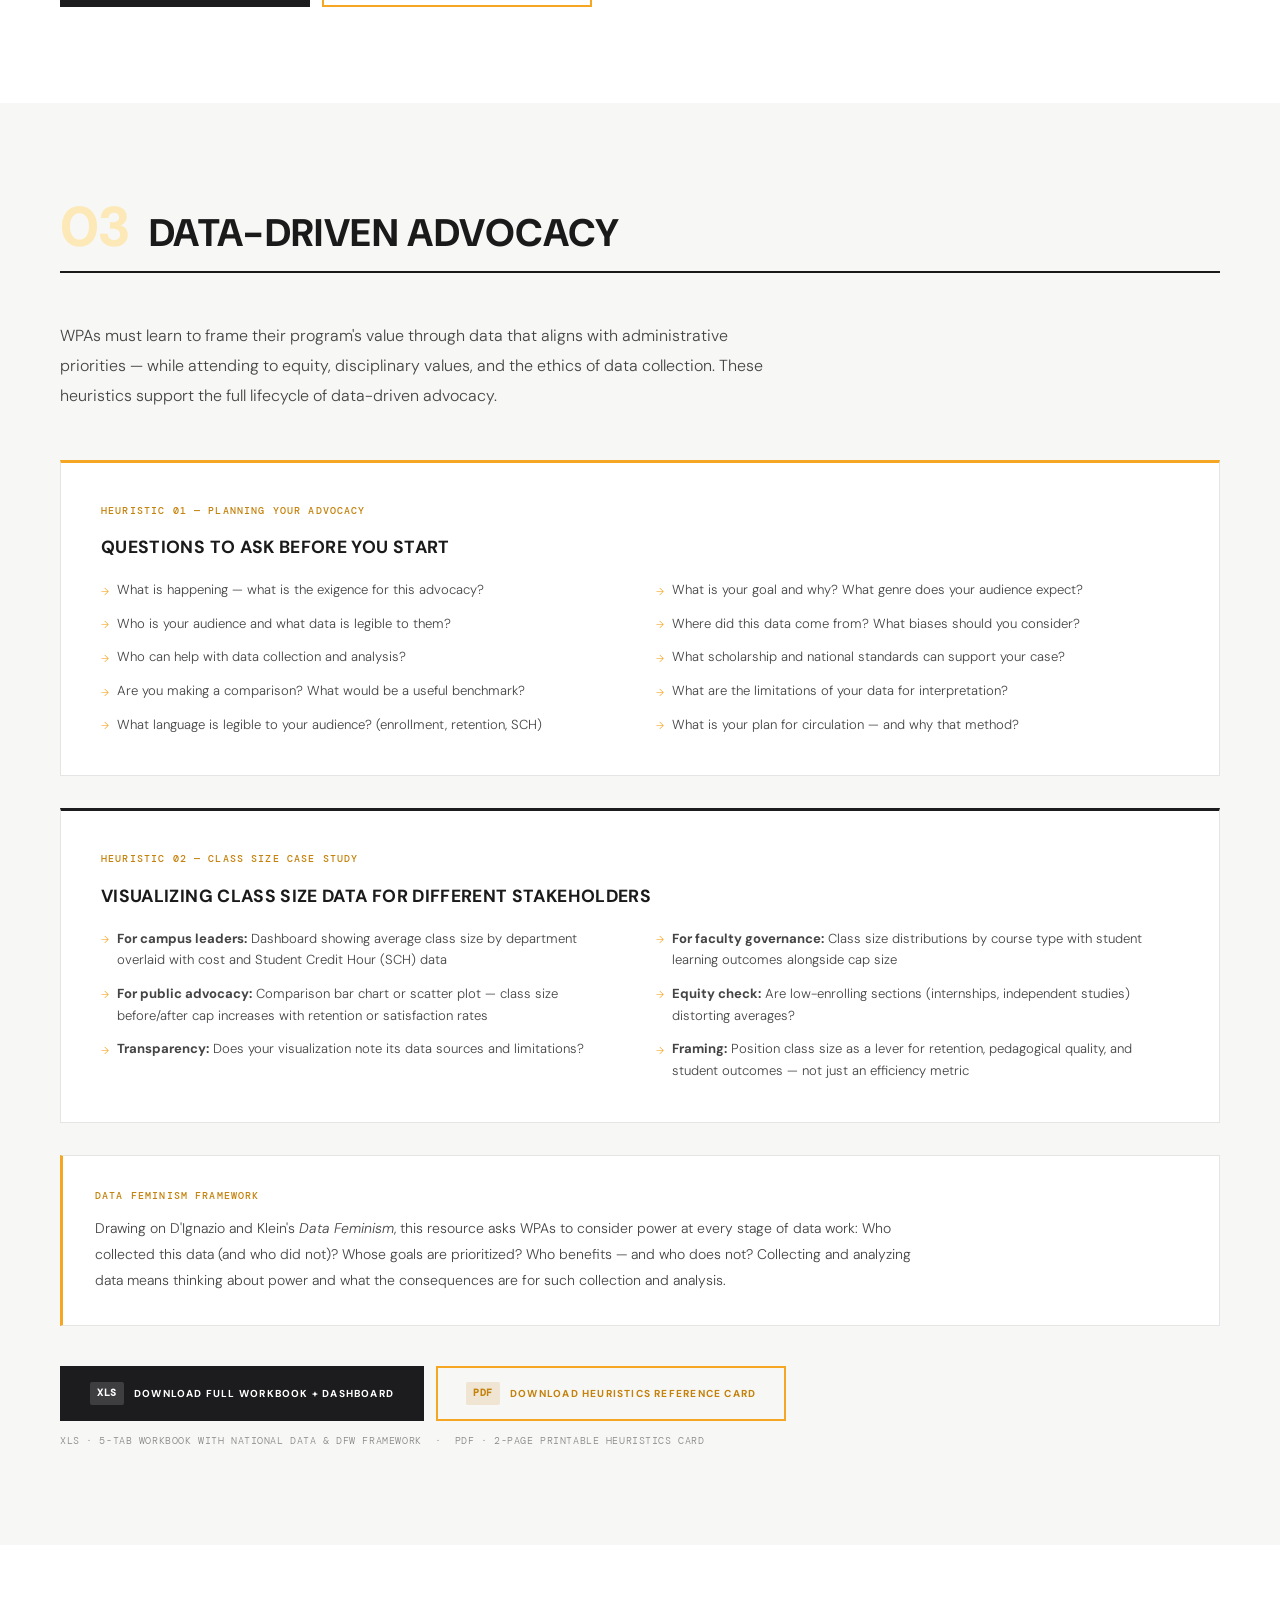
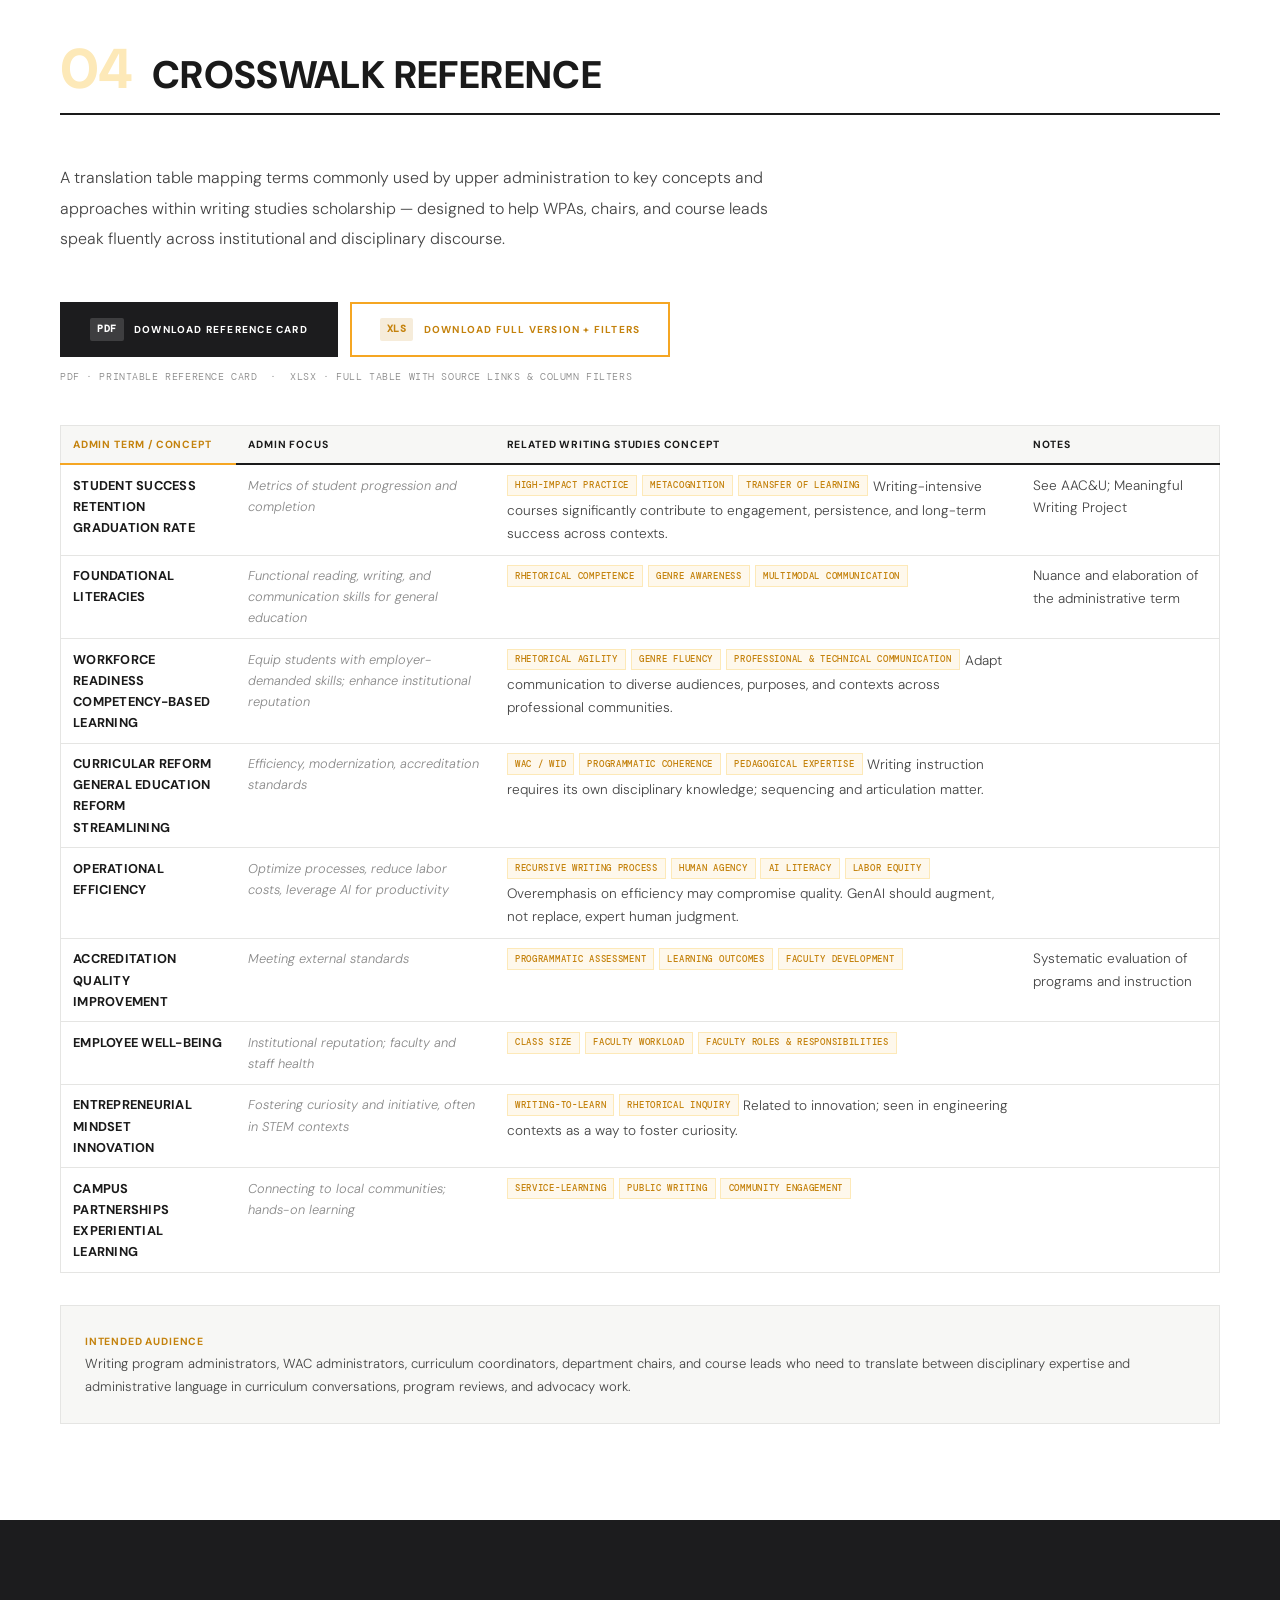
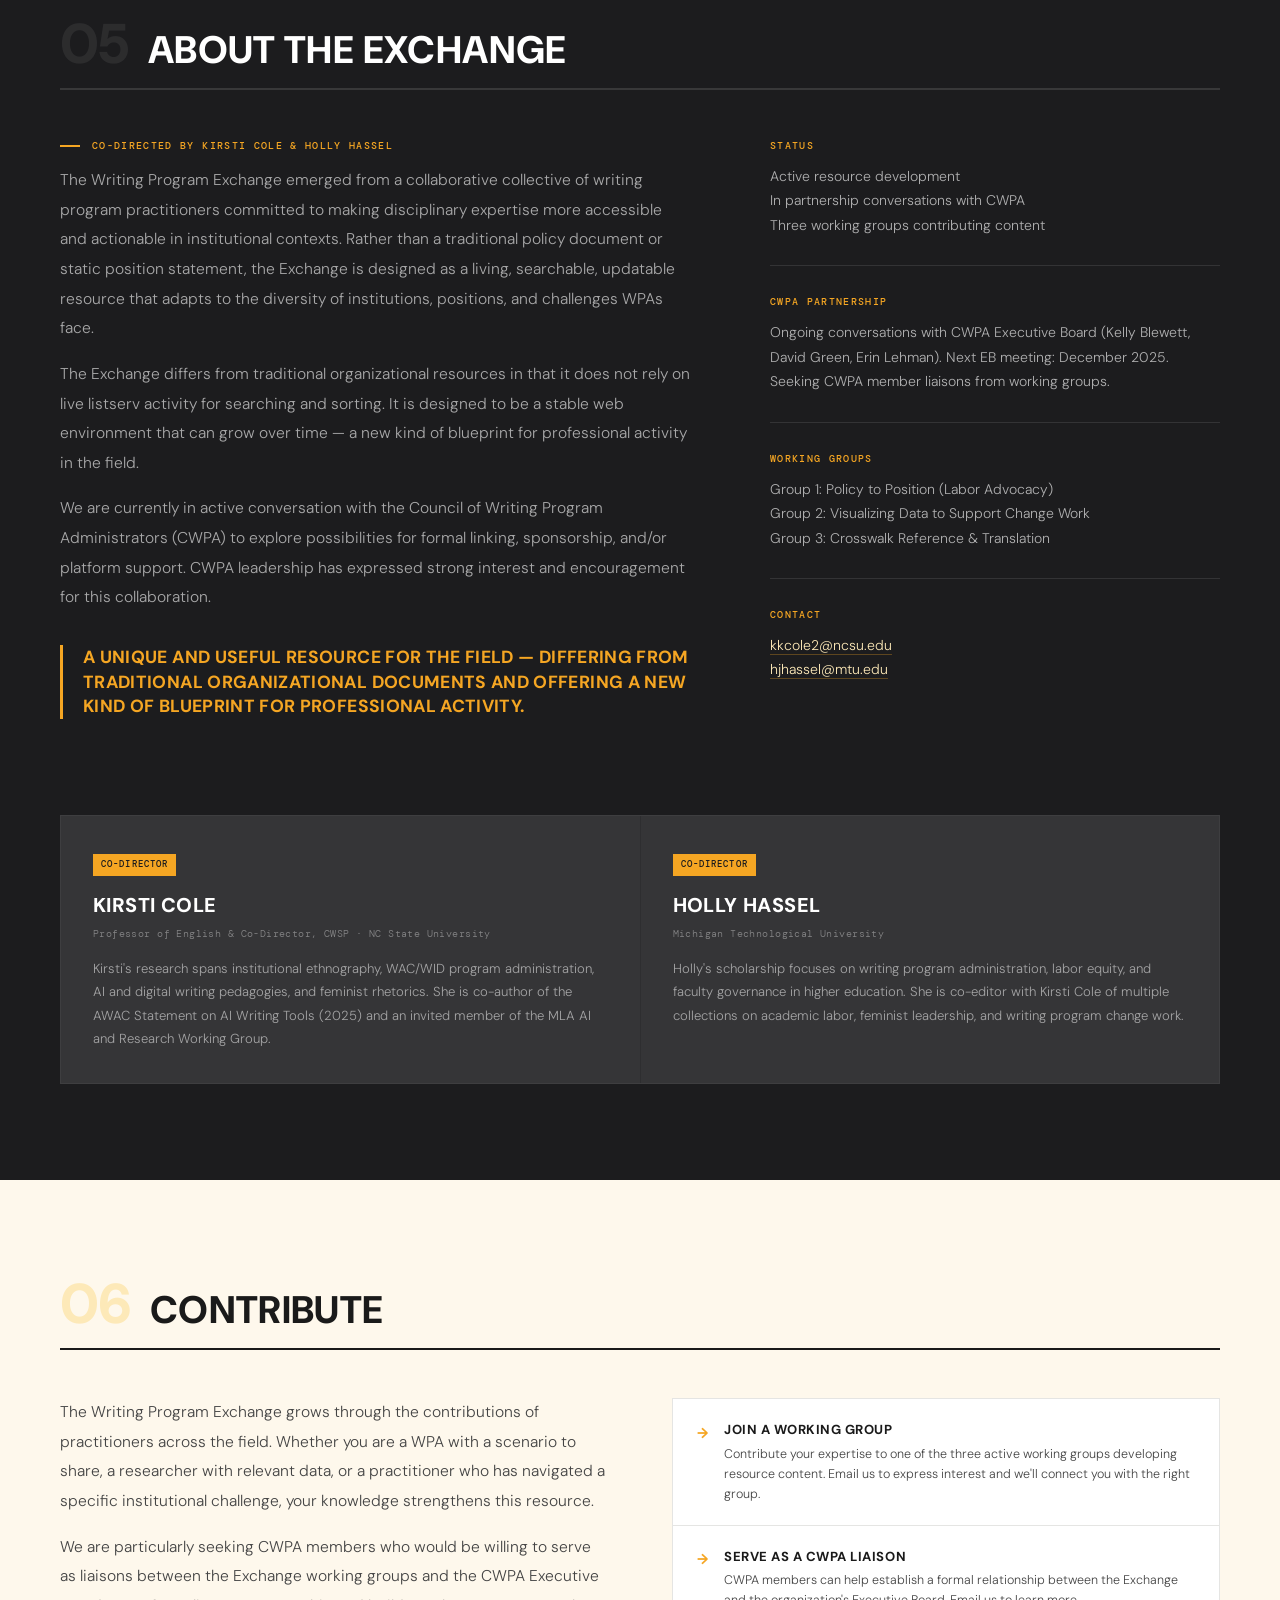
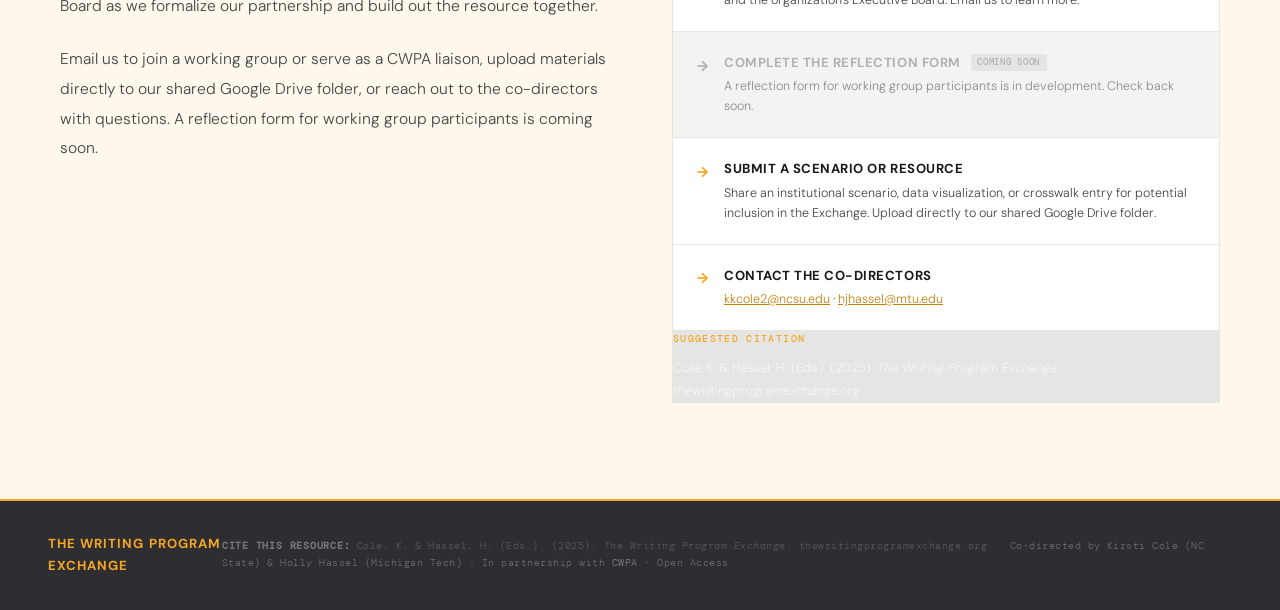
==== commit 1bf980d2: "Add overflow visible and position relative to nav" ====
--- a/index.html
+++ b/index.html
@@ -39,6 +39,7 @@
   background: var(--charcoal);
   display: flex; align-items: center; justify-content: space-between;
   padding: 0 3rem; height: 52px;
+  overflow: visible;
 }
 
 .nav-name {
@@ -891,7 +892,7 @@
 <!-- NAV -->
 <nav>
   <a href="#home" class="nav-name">The Writing Program <span>Exchange</span></a>
-  <div style="display:flex; align-items:center; gap:1.25rem;">
+<div style="display:flex; align-items:center; gap:1.25rem; position:relative;">
     <ul class="nav-links">
       <li><a href="#resources">Resources</a></li>
       <li><a href="playbook.html">Advocacy</a></li>
@@ -1405,6 +1406,129 @@
 </script>
 </body>
 </html>
+<script>
+(function () {
+  const INDEX = [
+    { title:"Student Success / Retention / Graduation Rate", body:"High-Impact Practice, Metacognition, Transfer of Learning. Writing-intensive courses contribute to engagement, persistence, and long-term success.", tag:"Crosswalk", url:"crosswalk_resource.html" },
+    { title:"Foundational Literacies", body:"Rhetorical Competence, Genre Awareness, Multimodal Communication. Functional reading, writing, and communication skills for general education.", tag:"Crosswalk", url:"crosswalk_resource.html" },
+    { title:"Workforce Readiness / Competency-Based Learning", body:"Rhetorical Agility, Genre Fluency, Professional & Technical Communication. Adapt communication to diverse audiences, purposes, and professional contexts.", tag:"Crosswalk", url:"crosswalk_resource.html" },
+    { title:"Curricular Reform / General Education Reform", body:"WAC/WID, Programmatic Coherence, Pedagogical Expertise. Writing instruction requires disciplinary knowledge; sequencing and articulation matter.", tag:"Crosswalk", url:"crosswalk_resource.html" },
+    { title:"Operational Efficiency", body:"Recursive Writing Process, Human Agency, AI Literacy, Labor Equity. GenAI should augment, not replace, expert human judgment.", tag:"Crosswalk", url:"crosswalk_resource.html" },
+    { title:"Accreditation / Quality Improvement", body:"Programmatic Assessment, Learning Outcomes, Faculty Development. Systematic evaluation of programs and instruction.", tag:"Crosswalk", url:"crosswalk_resource.html" },
+    { title:"Employee Well-Being", body:"Class Size, Faculty Workload, Faculty Roles and Responsibilities. Institutional reputation and faculty and staff health.", tag:"Crosswalk", url:"crosswalk_resource.html" },
+    { title:"Entrepreneurial Mindset / Innovation", body:"Writing-to-Learn, Rhetorical Inquiry. Fostering curiosity and initiative, often in STEM and engineering contexts.", tag:"Crosswalk", url:"crosswalk_resource.html" },
+    { title:"Campus Partnerships / Experiential Learning", body:"Service-Learning, Public Writing, Community Engagement. Connecting to local communities and hands-on learning.", tag:"Crosswalk", url:"crosswalk_resource.html" },
+    { title:"Step 01 — Situational Self-Assessment", body:"Evaluate your institutional power, position type, and risk tolerance before acting. Know your leverage and limits. What is your job security? Who has actual authority over this issue?", tag:"Labor Advocacy Playbook", url:"playbook.html#steps" },
+    { title:"Step 02 — Identify and Connect", body:"Map who else is affected, what coalition spaces exist, and how decisions are made. Build coalitions before going formal. Listen more than you speak at this stage.", tag:"Labor Advocacy Playbook", url:"playbook.html#steps" },
+    { title:"Step 03 — Gather Local Data", body:"Collect quantitative and qualitative data in coordination with institutional effectiveness and registrar. DFW rates, class sizes, enrollment by modality, faculty workload surveys.", tag:"Labor Advocacy Playbook", url:"playbook.html#steps" },
+    { title:"Step 04 — Compare to National Standards", body:"CCCC: no more than 20 students per writing class, no more than 60 per instructor per term. National median FYC cap is 22. Only 37% of institutions meet the standard.", tag:"Labor Advocacy Playbook", url:"playbook.html#steps" },
+    { title:"Step 05 — Plan a Sharing Event", body:"One-pager principle: situation, standard, gap, specific bounded ask. Faculty workshops, program reviews, joint letters to dean.", tag:"Labor Advocacy Playbook", url:"playbook.html#steps" },
+    { title:"Step 06 — Push into Governance or Beyond", body:"Curriculum committee, faculty senate, formal proposal. If blocked: Trojan Horse, union, accreditor outreach, professional organizations, or press.", tag:"Labor Advocacy Playbook", url:"playbook.html#steps" },
+    { title:"Scenario — Course Caps and Workload After Dev Ed Reform", body:"Community college NTT faculty. State elimination of developmental writing raises FYC caps, DFW rises to 33%. Disaggregate DFW by pathway and cap size. Frame as student success intervention.", tag:"Playbook Scenario", url:"playbook.html#scenarios" },
+    { title:"Scenario — Anti-Racist Pedagogy Under Divisive Concepts Legislation", body:"Regional university tenure-track WPA. New legislation threatens DEI curriculum. Seek legal clarity, build faculty coalition, frame pedagogy as rhetorical competence not ideology.", tag:"Playbook Scenario", url:"playbook.html#scenarios" },
+    { title:"Scenario — Resisting Under-Resourced Early College Initiative", body:"Tenured WPA asked to launch Early College in July with March notice. Say not yet. Propose conditional yes with specific requirements. Cite CCCC/CWPA Dual Enrollment statement.", tag:"Playbook Scenario", url:"playbook.html#scenarios" },
+    { title:"Scenario — Online Section Caps Higher Than Face-to-Face", body:"Contingent faculty at community college. Online sections capped at 35, F2F at 27. Collect data anonymously first. Frame as student equity issue.", tag:"Playbook Scenario", url:"playbook.html#scenarios" },
+    { title:"Scenario — WPA Work Classified as Service Not Scholarship", body:"R1 tenure-track assistant professor. WPA work counting as service in P&T review. Use CWPA Evaluating Intellectual Work and CCCC Scholarship Guidelines.", tag:"Playbook Scenario", url:"playbook.html#scenarios" },
+    { title:"Scenario — Rising Adjunct Ratio and Program Coherence", body:"Liberal arts tenured WPA. Program went from 40% to 75% adjunct-taught. Present disaggregated DFW by instructor type. Bring to curriculum committee and faculty senate simultaneously.", tag:"Playbook Scenario", url:"playbook.html#scenarios" },
+    { title:"Heuristic 01 — Planning Your Advocacy", body:"Questions to ask before collecting or presenting any data: exigence, goal, audience, data biases, benchmarks, limitations, language legibility, circulation plan.", tag:"Data-Driven Advocacy", url:"data.html#heuristics" },
+    { title:"Heuristic 02 — Class Size Case Study", body:"Visualizing class size data for different stakeholders. For campus leaders: SCH overlays. For faculty governance: distributions with learning outcomes. For public advocacy: before and after comparisons with retention rates.", tag:"Data-Driven Advocacy", url:"data.html#heuristics" },
+    { title:"National Course Cap Benchmarks", body:"435 plus institutions. National FYC median: 22. Two-year college median: 25. Only 37% meet CCCC standard of 20. Most common single cap: 25.", tag:"Data-Driven Advocacy", url:"data.html#benchmarks" },
+    { title:"DFW Contextualization — Slow Down and Contextualize", body:"Before attributing DFW rates to curriculum or instruction, contextualize nationally by institution type. A 22% DFW at an open-access community college is not the same as 22% at a selective four-year institution.", tag:"Data-Driven Advocacy", url:"data.html#dfw" },
+    { title:"DFW Contextualization — Disaggregate Your Data", body:"Break DFW rates down by course type, modality, student demographics, section cap size, and instructor type. A single DFW rate hides enormous variation.", tag:"Data-Driven Advocacy", url:"data.html#dfw" },
+    { title:"DFW Contextualization — Connect to Working Conditions", body:"Instructors with 25 or more students cannot provide feedback quality that prevents Ws and Fs. High adjunct ratios correlate with higher DFW rates.", tag:"Data-Driven Advocacy", url:"data.html#dfw" },
+    { title:"Data Feminism Framework", body:"Drawing on D'Ignazio and Klein. Who collected this data? Whose goals are foregrounded? Who benefits from this framing and who does not? What is not counted?", tag:"Data-Driven Advocacy", url:"data.html#df" },
+    { title:"CCCC Principles for the Postsecondary Teaching of Writing (2023)", body:"No more than 20 students per writing class. Ideally 15. No instructor teaches more than 60 writing students per term.", tag:"Position Statement", url:"playbook.html#statements" },
+    { title:"CWPA Evaluating the Intellectual Work of Writing Administration (1998)", body:"WPA administration is scholarship and should be evaluated as such in promotion and tenure review.", tag:"Position Statement", url:"playbook.html#statements" },
+    { title:"CCCC Working Conditions for Non-Tenure-Track Writing Faculty (2016)", body:"Contract transparency, equitable pay, professional development, and workload standards for contingent faculty.", tag:"Position Statement", url:"playbook.html#statements" },
+    { title:"TYCA White Paper on Two-Year College English Faculty Workload (2021)", body:"Empirical data from 1,062 two-year college respondents on workload, class size, and labor conditions.", tag:"Position Statement", url:"playbook.html#statements" },
+    { title:"CCCC Scholarship in Rhetoric Writing and Composition Guidelines (2018)", body:"Guidelines for evaluating writing studies scholarship in promotion and tenure review.", tag:"Position Statement", url:"playbook.html#statements" },
+    { title:"CCCC and CWPA Joint Statement on Dual Enrollment in Composition (2019)", body:"Requirements for dual enrollment and early college programs including instructor preparation, curriculum alignment, and adequate timeline.", tag:"Position Statement", url:"playbook.html#statements" },
+    { title:"CCCC Best Practices in Faculty Hiring (2016)", body:"Standards for ethical hiring in rhetoric and composition. Relevant when advocating for additional tenure-track lines or adjunct-to-FT conversion.", tag:"Position Statement", url:"playbook.html#statements" },
+  ];
+
+  function highlight(text, query) {
+    if (!query) return text;
+    const escaped = query.replace(/[.*+?^${}()|[\]\\]/g, '\\$&');
+    return text.replace(new RegExp(`(${escaped})`, 'gi'), '<mark>$1</mark>');
+  }
+
+  function search(query) {
+    const q = query.trim().toLowerCase();
+    if (q.length < 2) return [];
+    const terms = q.split(/\s+/);
+    return INDEX
+      .map(entry => {
+        const hay = (entry.title + ' ' + entry.body).toLowerCase();
+        const score = terms.reduce((s, t) => {
+          if (entry.title.toLowerCase().includes(t)) return s + 2;
+          if (hay.includes(t)) return s + 1;
+          return s;
+        }, 0);
+        return { ...entry, score };
+      })
+      .filter(e => e.score > 0)
+      .sort((a, b) => b.score - a.score)
+      .slice(0, 12);
+  }
+
+  function render(results, query) {
+    const el = document.getElementById('searchResults');
+    if (!results.length) {
+      el.innerHTML = '<div class="sr-empty">No results — try a different term</div>';
+      el.classList.add('open');
+      return;
+    }
+    const groups = {};
+    results.forEach(r => { if (!groups[r.tag]) groups[r.tag] = []; groups[r.tag].push(r); });
+    let html = '';
+    Object.entries(groups).forEach(([tag, items]) => {
+      html += `<div class="sr-group-label">${tag}</div>`;
+      items.forEach(item => {
+        const snippet = item.body.length > 110 ? highlight(item.body.slice(0, 110), query) + '…' : highlight(item.body, query);
+        html += `<a class="sr-item" href="${item.url}"><div class="sr-title">${highlight(item.title, query)}</div><div class="sr-snippet">${snippet}</div><span class="sr-tag">${item.tag}</span></a>`;
+      });
+    });
+    el.innerHTML = html;
+    el.classList.add('open');
+  }
+
+  const toggle  = document.getElementById('searchToggle');
+  const wrap    = document.getElementById('searchInputWrap');
+  const input   = document.getElementById('searchInput');
+  const results = document.getElementById('searchResults');
+
+  toggle.addEventListener('click', () => {
+    const isOpen = wrap.classList.toggle('open');
+    if (isOpen) { setTimeout(() => input.focus(), 280); }
+    else { input.value = ''; results.classList.remove('open'); }
+  });
+
+  let debounce;
+  input.addEventListener('input', () => {
+    clearTimeout(debounce);
+    debounce = setTimeout(() => {
+      const q = input.value;
+      if (q.trim().length < 2) { results.classList.remove('open'); return; }
+      render(search(q), q.trim());
+    }, 160);
+  });
+
+  document.addEventListener('click', e => {
+    if (!document.getElementById('navSearch').contains(e.target)) {
+      wrap.classList.remove('open');
+      input.value = '';
+      results.classList.remove('open');
+    }
+  });
+
+  input.addEventListener('keydown', e => {
+    if (e.key === 'Escape') {
+      wrap.classList.remove('open');
+      input.value = '';
+      results.classList.remove('open');
+    }
+  });
+})();
+</script>
 </body>
 </html>
-
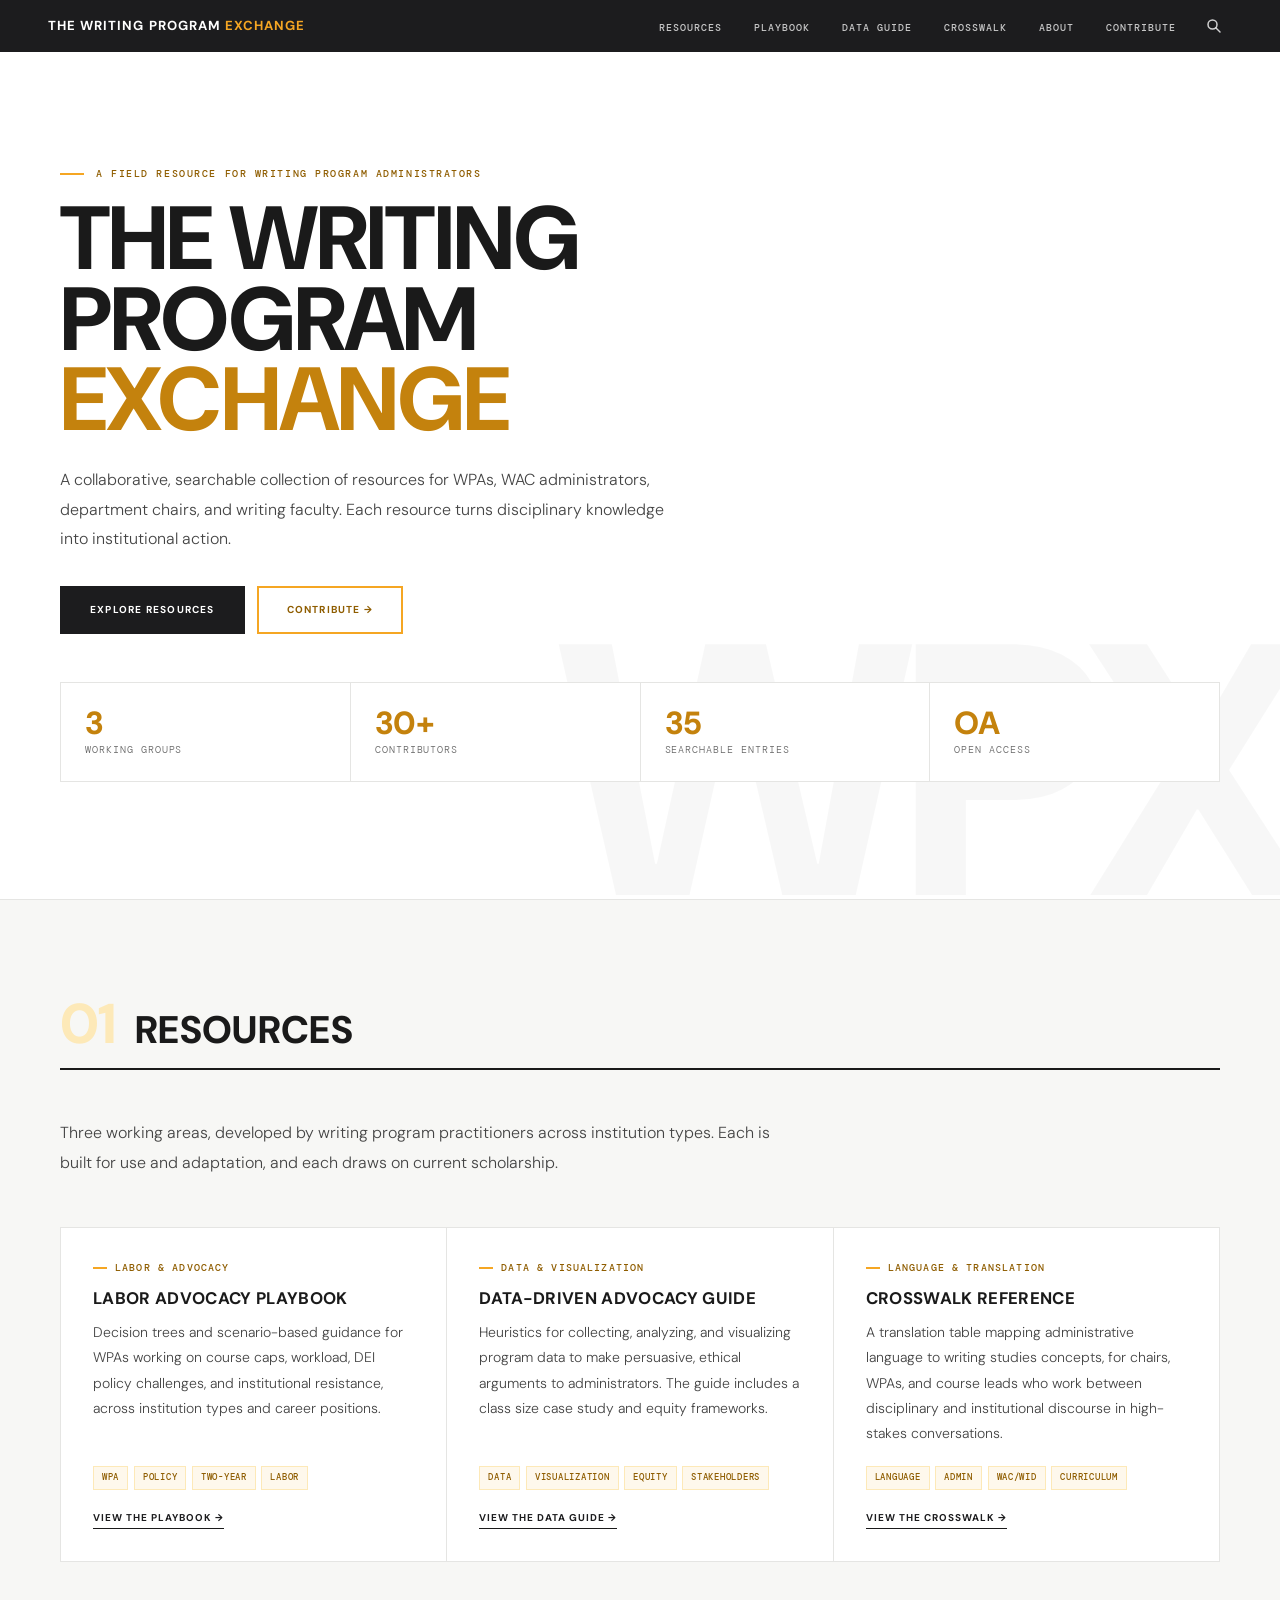
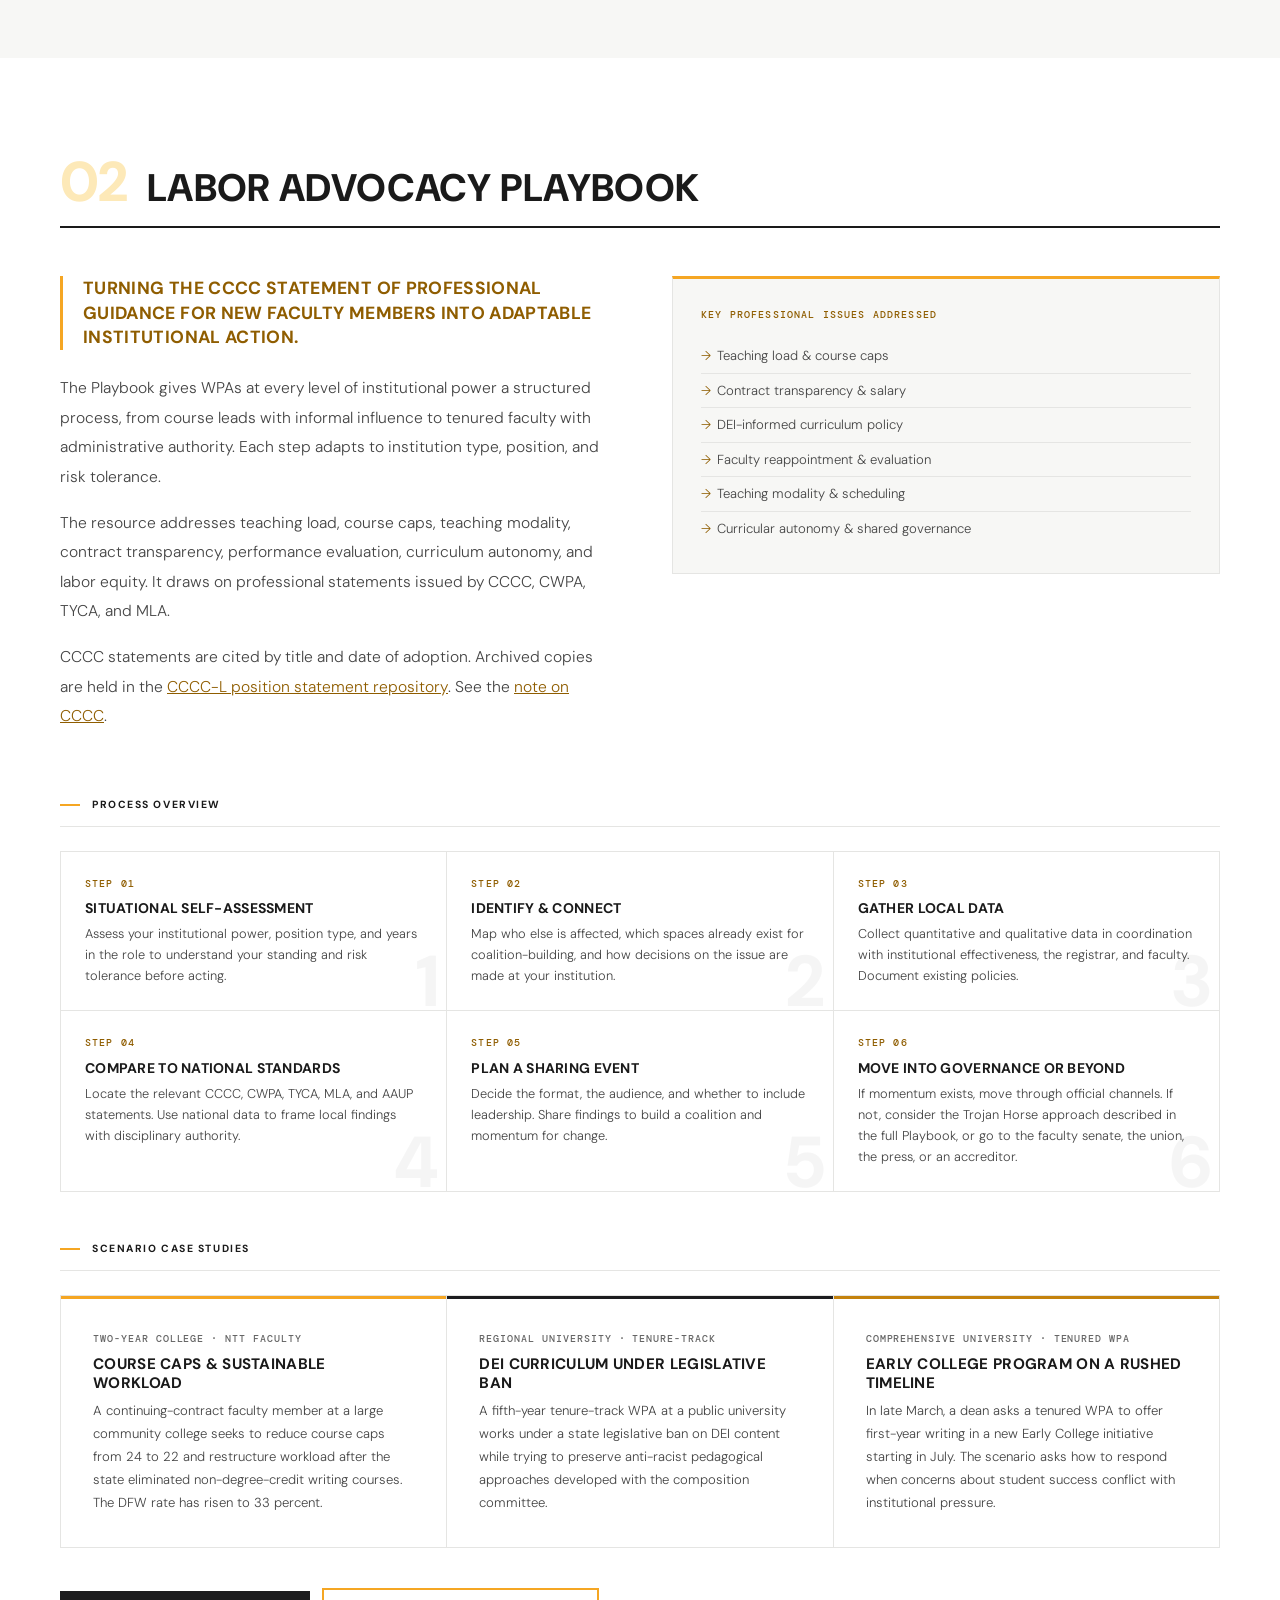
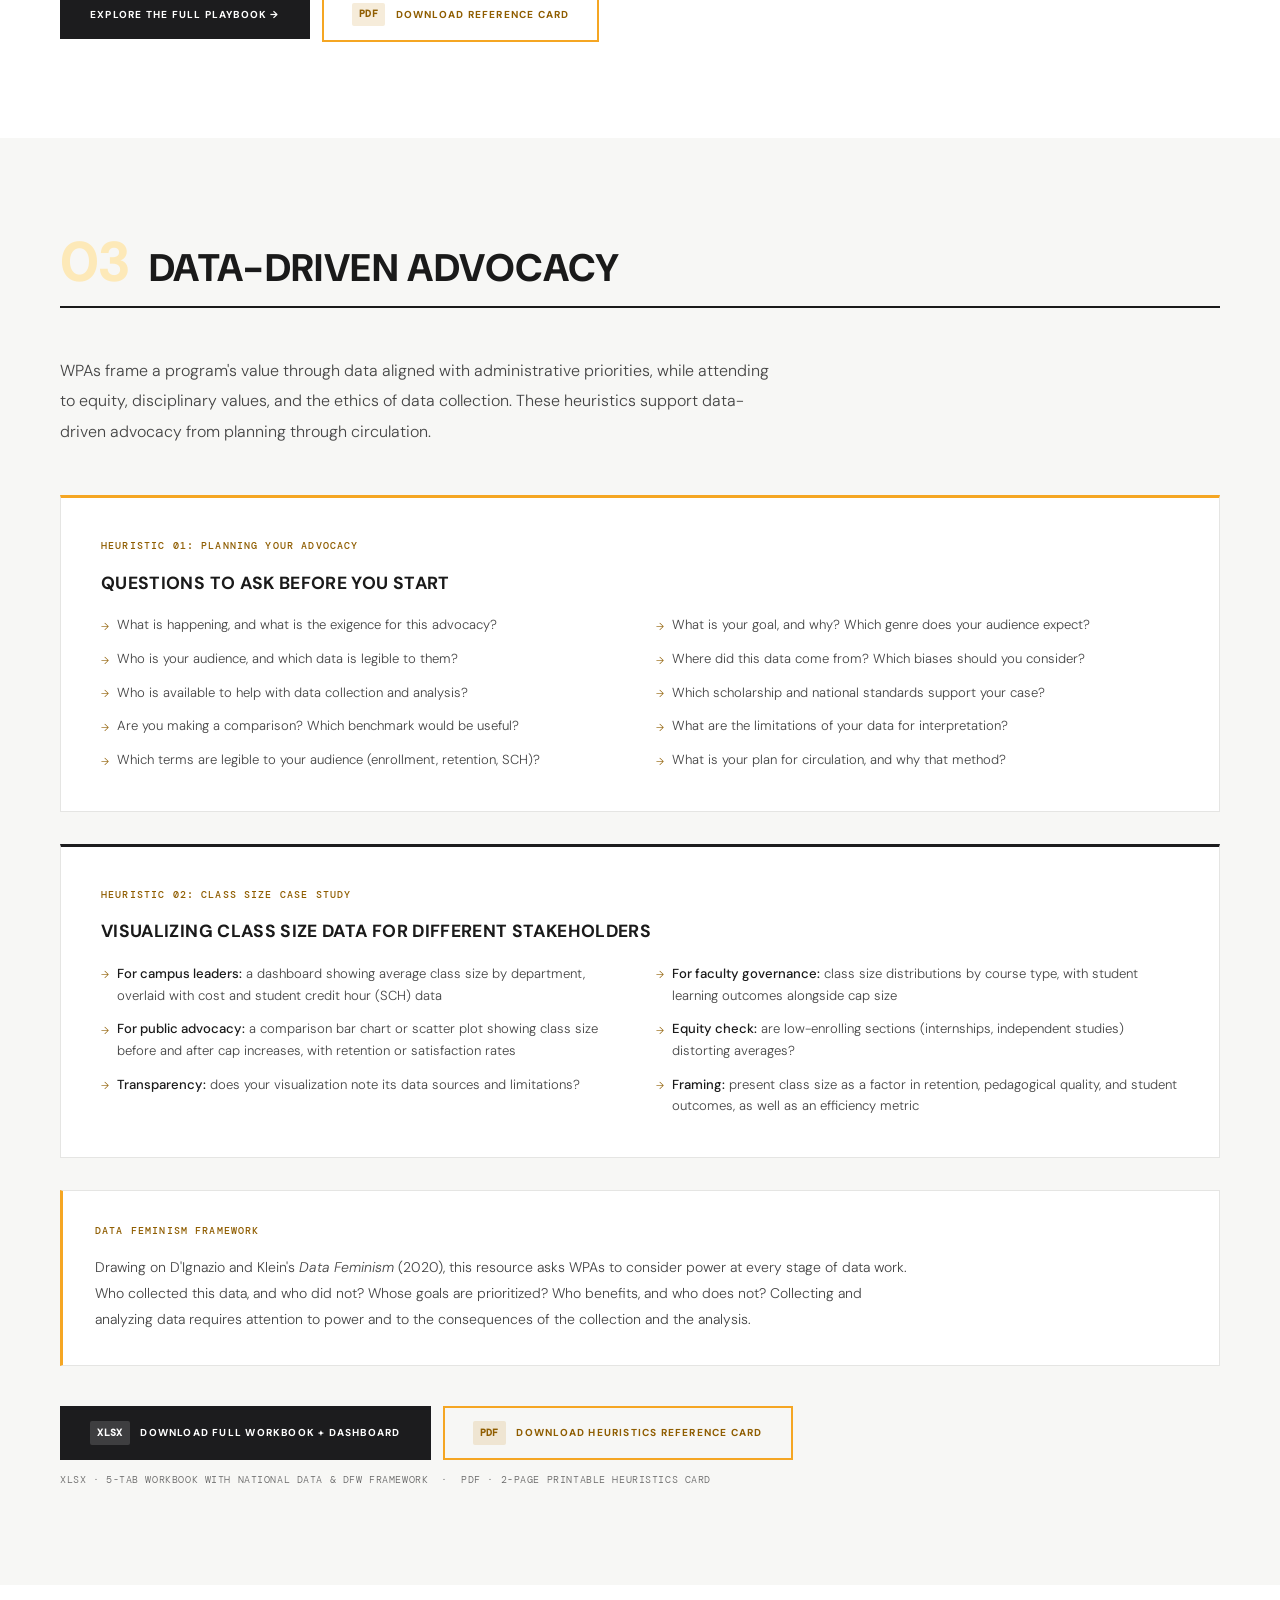
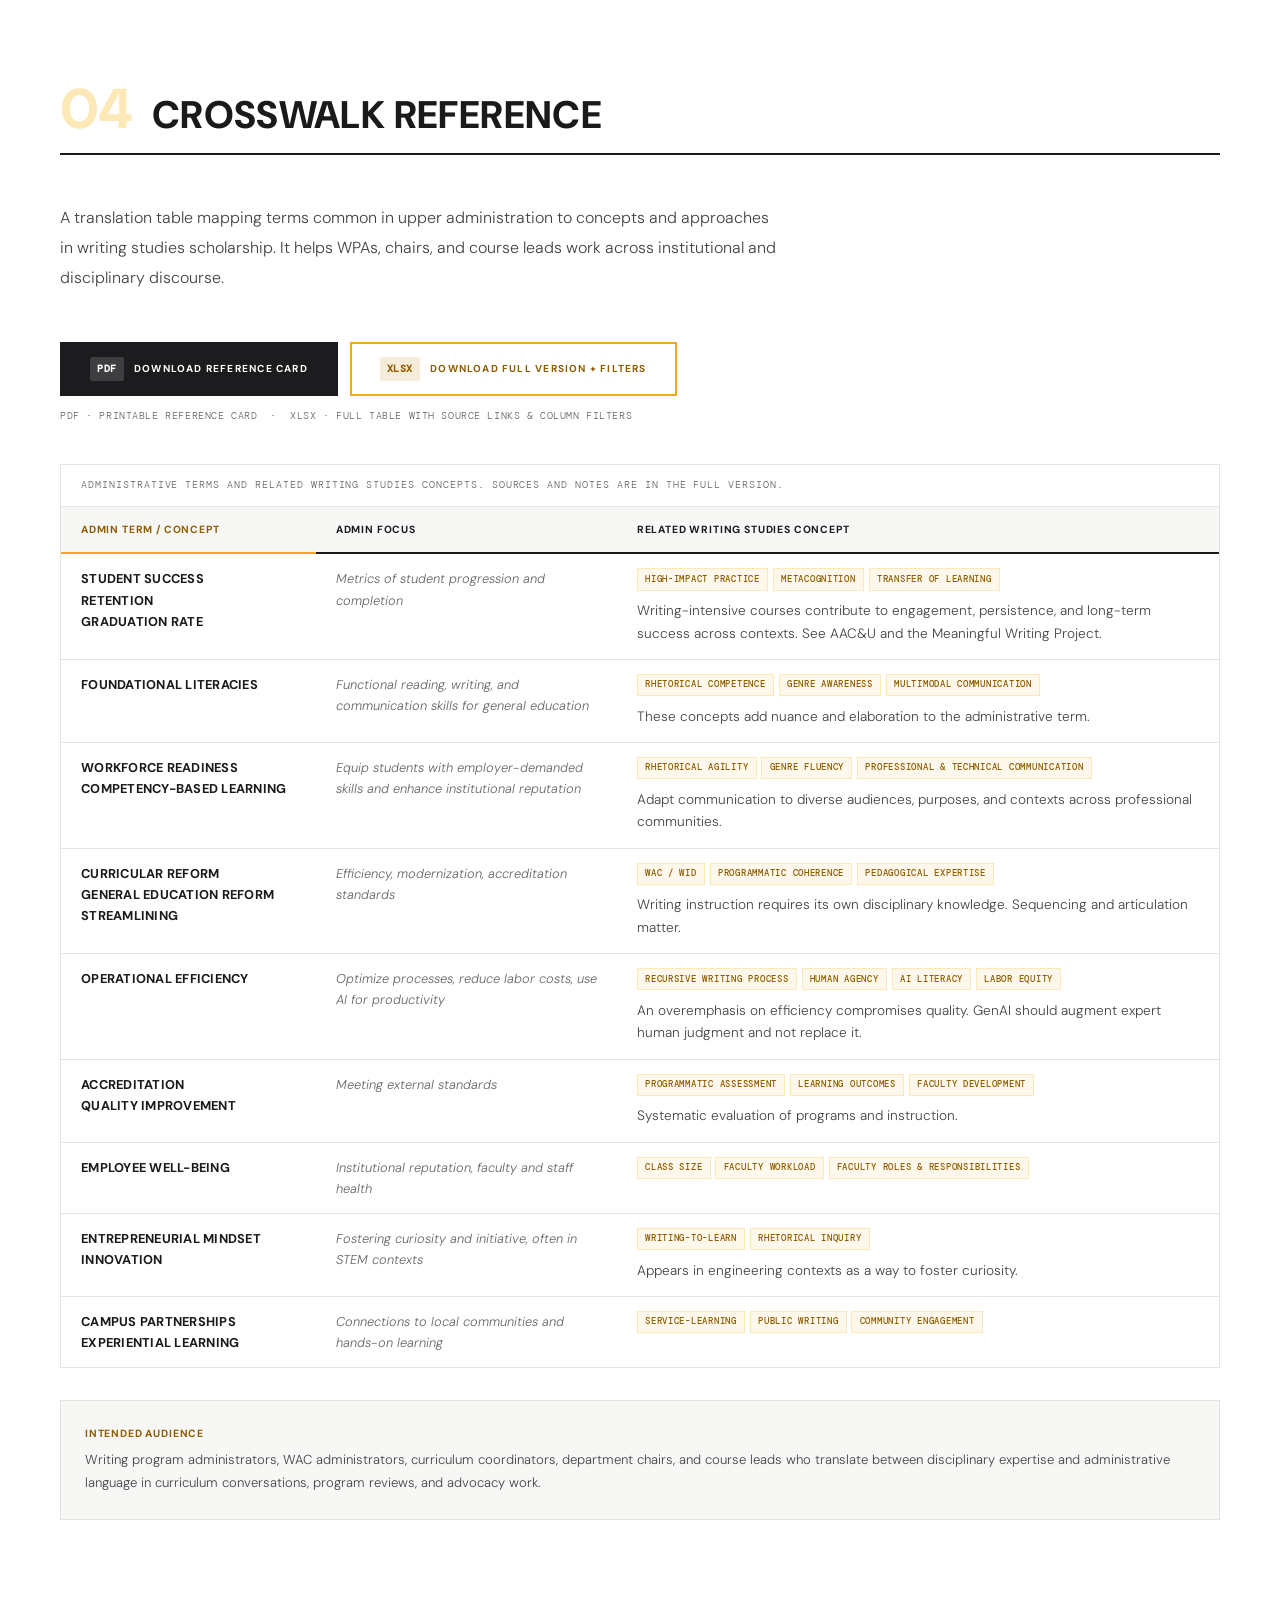
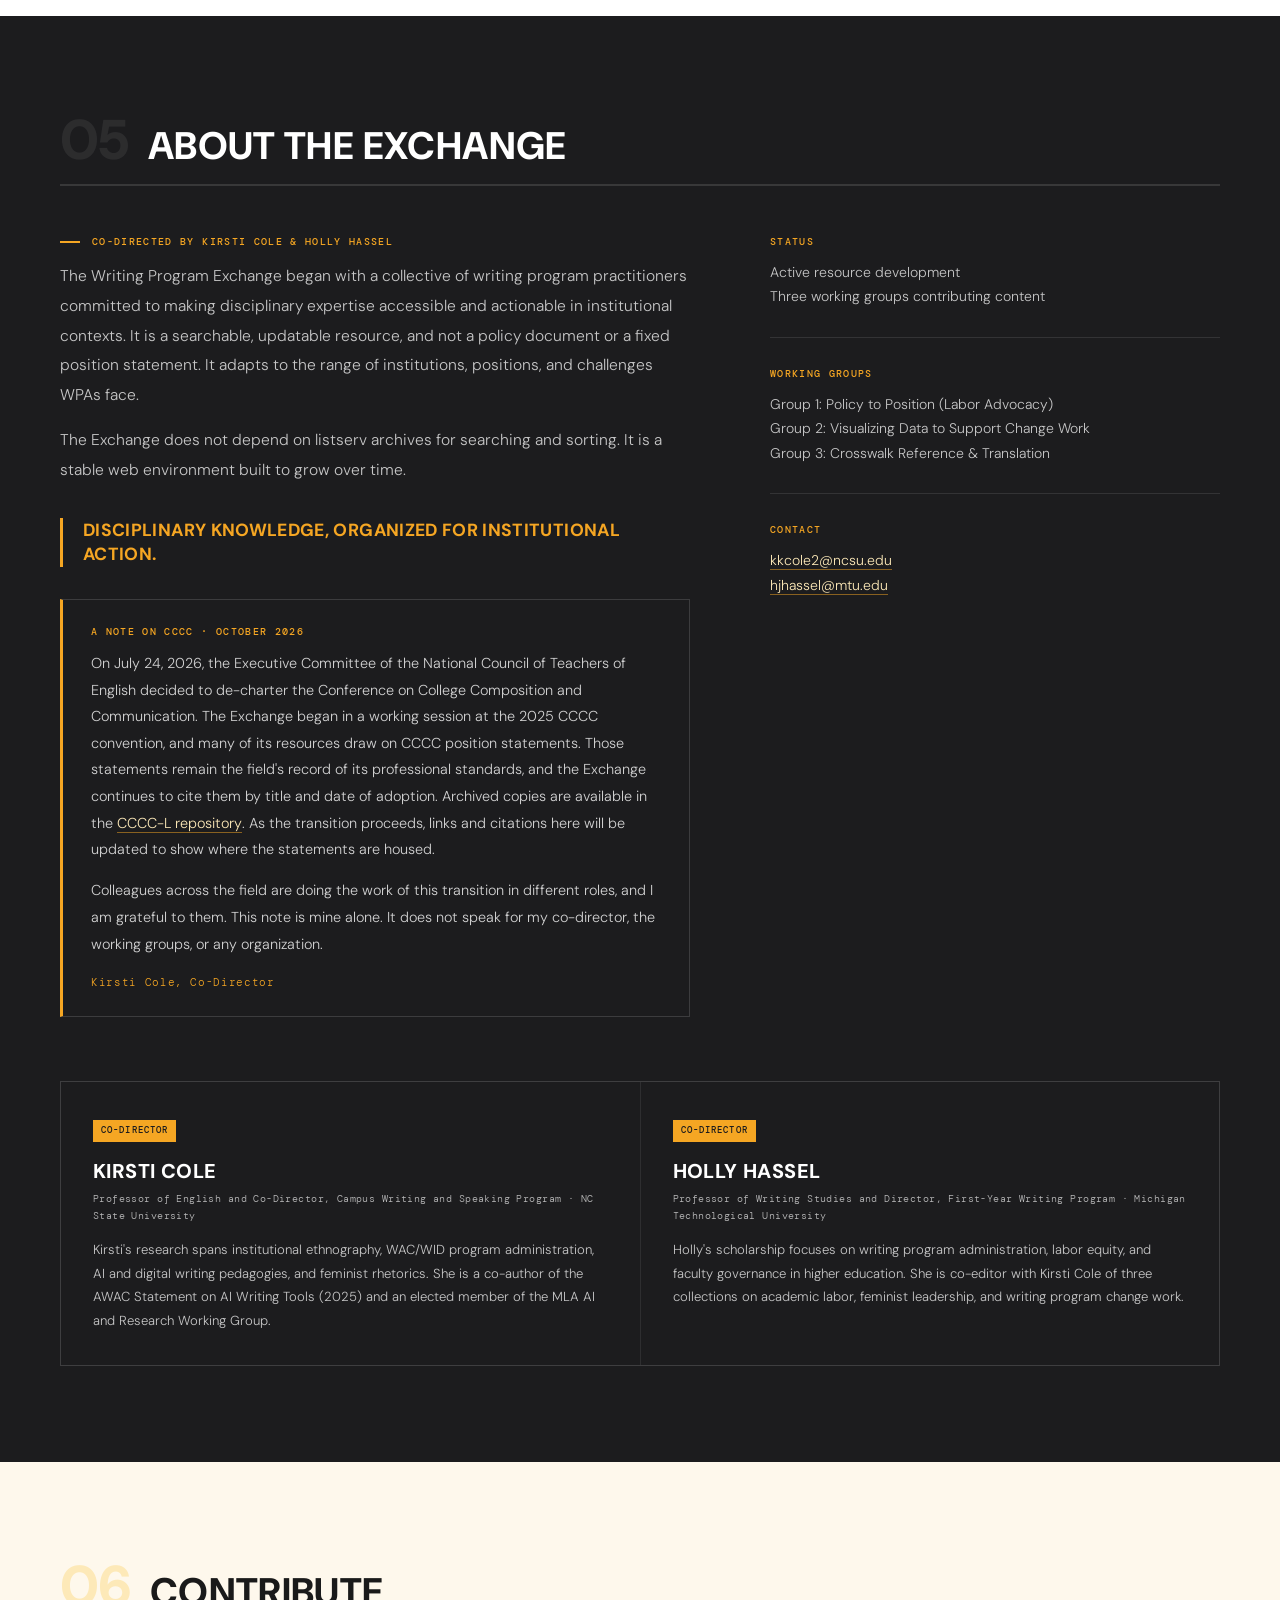
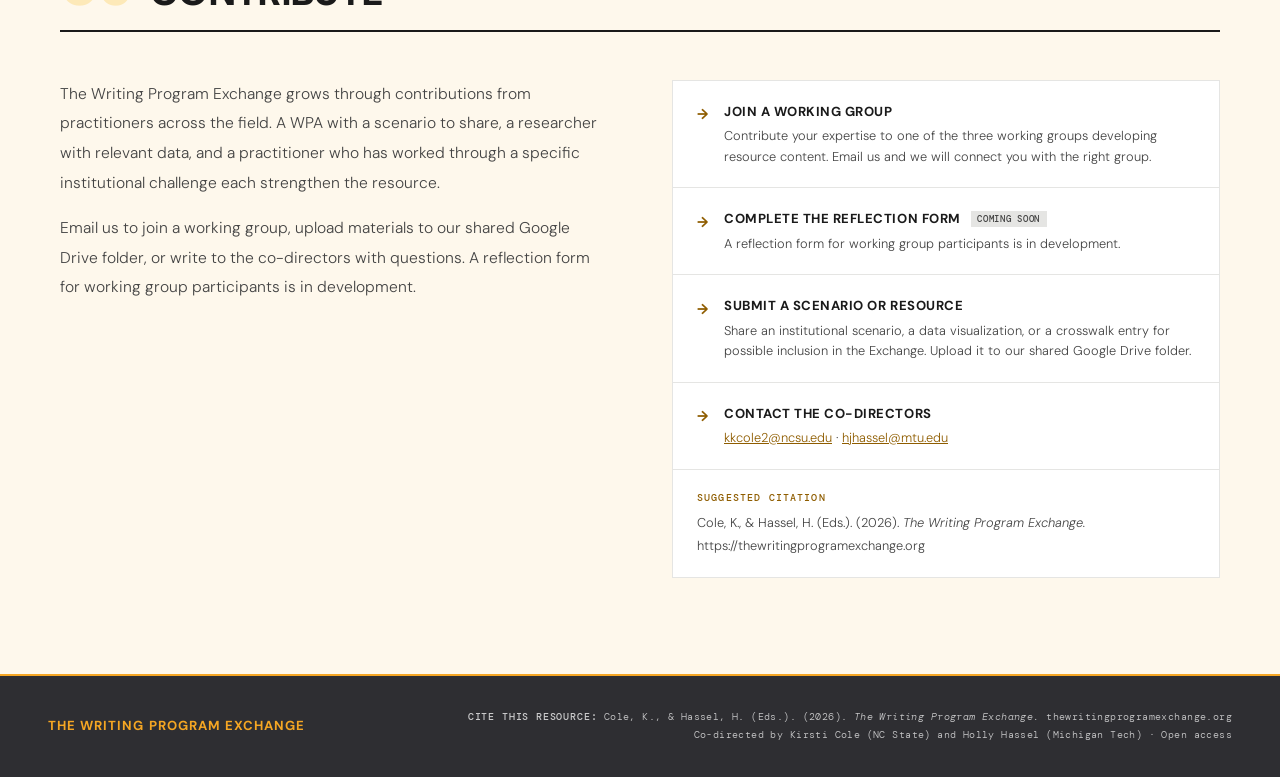
==== commit 70de220b: "Update fmt.Println to print 'Goodbye World'" ====
--- a/index.html
+++ b/index.html
@@ -3,7 +3,23 @@
 <head>
 <meta charset="UTF-8">
 <meta name="viewport" content="width=device-width, initial-scale=1.0">
-<title>The Writing Program Exchange — A Field Resource for WPAs</title>
+<title>The Writing Program Exchange: A Field Resource for WPAs</title>
+<meta name="description" content="A collaborative, open-access collection of resources for WPAs, WAC administrators, and writing faculty: a labor advocacy playbook, a data advocacy guide, and a language crosswalk.">
+<meta name="author" content="Kirsti Cole and Holly Hassel">
+<link rel="canonical" href="https://thewritingprogramexchange.org/">
+
+<!-- Open Graph / social sharing -->
+<meta property="og:type" content="website">
+<meta property="og:url" content="https://thewritingprogramexchange.org">
+<meta property="og:title" content="The Writing Program Exchange: A Field Resource for WPAs">
+<meta property="og:description" content="A collaborative, open-access collection of resources for WPAs, WAC administrators, and writing faculty: a labor advocacy playbook, a data advocacy guide, and a language crosswalk.">
+<meta property="og:image" content="https://thewritingprogramexchange.org/og-image.png">
+<meta name="twitter:card" content="summary_large_image">
+<meta name="twitter:url" content="https://thewritingprogramexchange.org">
+<meta name="twitter:title" content="The Writing Program Exchange: A Field Resource for WPAs">
+<meta name="twitter:description" content="A collaborative, open-access collection of resources for WPAs, WAC administrators, and writing faculty: a labor advocacy playbook, a data advocacy guide, and a language crosswalk.">
+<meta name="twitter:image" content="https://thewritingprogramexchange.org/og-image.png">
+
 <link rel="preconnect" href="https://fonts.googleapis.com">
 <link rel="preconnect" href="https://fonts.gstatic.com" crossorigin>
 <link href="https://fonts.googleapis.com/css2?family=DM+Sans:ital,wght@0,300;0,400;0,500;1,300;1,400&family=DM+Mono:wght@400;500&display=swap" rel="stylesheet">
@@ -12,8 +28,9 @@
 *, *::before, *::after { box-sizing: border-box; margin: 0; padding: 0; }
 
 :root {
-  --amber: #f5a623;
-  --amber-deep: #c4820d;
+  --amber: #f5a623;        /* decorative only: bars, borders, fills behind dark text */
+  --amber-deep: #c4820d;   /* large display type only (3.2:1 on white) */
+  --amber-ink: #8f5d00;    /* amber for small text (5.6:1 on white) */
   --amber-pale: #fef8ec;
   --amber-light: #fde9b8;
   --charcoal: #1c1c1e;
@@ -23,843 +40,252 @@
   --off: #f7f7f5;
   --ink: #1a1a1a;
   --ink-mid: #444;
-  --ink-light: #888;
+  --ink-light: #666;       /* 5.7:1 on white */
   --rule: #e5e5e3;
   --display: 'Neue Machina', 'DM Sans', sans-serif;
   --sans: 'DM Sans', system-ui, sans-serif;
   --mono: 'DM Mono', monospace;
 }
 
-html { font-size: 16px; scroll-behavior: smooth; }
+html { font-size: 16px; scroll-behavior: smooth; scroll-padding-top: 68px; }
 body { background: var(--white); color: var(--ink); font-family: var(--sans); font-weight: 300; line-height: 1.7; -webkit-font-smoothing: antialiased; }
 
+a:focus-visible, button:focus-visible, input:focus-visible, [tabindex]:focus-visible { outline: 3px solid var(--amber-ink); outline-offset: 3px; }
+header a:focus-visible, header button:focus-visible, header input:focus-visible,
+.mobile-nav a:focus-visible, .about-section a:focus-visible, footer a:focus-visible { outline-color: var(--amber); }
+
+.skip-link { position: absolute; left: -999px; top: 0; z-index: 400; background: var(--amber); color: var(--charcoal); font-family: var(--mono); font-size: 0.75rem; padding: 0.7rem 1rem; text-decoration: none; }
+.skip-link:focus { left: 1rem; top: 0.5rem; }
+.sr-only { position: absolute; width: 1px; height: 1px; padding: 0; margin: -1px; overflow: hidden; clip: rect(0,0,0,0); white-space: nowrap; border: 0; }
+
 /* ── NAV ── */
-nav {
+nav.site-nav {
   position: fixed; top: 0; left: 0; right: 0; z-index: 200;
   background: var(--charcoal);
   display: flex; align-items: center; justify-content: space-between;
   padding: 0 3rem; height: 52px;
-  overflow: visible;
 }
-
-.nav-name {
-  font-family: var(--display);
-  font-size: 0.82rem;
-  font-weight: 700;
-  letter-spacing: 0.08em;
-  text-transform: uppercase;
-  color: var(--white);
-  text-decoration: none;
-}
-
+.nav-name { font-family: var(--display); font-size: 0.82rem; font-weight: 700; letter-spacing: 0.08em; text-transform: uppercase; color: var(--white); text-decoration: none; }
 .nav-name span { color: var(--amber); }
-
+.nav-right { display: flex; align-items: center; gap: 1.25rem; position: relative; }
 .nav-links { display: flex; gap: 2rem; list-style: none; }
-
-.nav-links a {
-  font-family: var(--mono);
-  font-size: 0.63rem;
-  font-weight: 500;
-  letter-spacing: 0.1em;
-  text-transform: uppercase;
-  color: rgba(255,255,255,0.45);
-  text-decoration: none;
-  transition: color 0.2s;
-}
-
+.nav-links a { font-family: var(--mono); font-size: 0.63rem; font-weight: 500; letter-spacing: 0.1em; text-transform: uppercase; color: rgba(255,255,255,0.75); text-decoration: none; transition: color 0.2s; }
 .nav-links a:hover { color: var(--amber); }
 
+/* ── SEARCH ── */
+.nav-search { display: flex; align-items: center; position: relative; }
+.search-toggle { background: none; border: none; color: rgba(255,255,255,0.8); cursor: pointer; display: flex; align-items: center; justify-content: center; width: 36px; height: 36px; transition: color 0.2s; }
+.search-toggle:hover { color: var(--amber); }
+.search-input-wrap { width: 0; overflow: hidden; visibility: hidden; transition: width 0.25s ease, visibility 0.25s; }
+.search-input-wrap.open { width: 230px; visibility: visible; }
+.search-input { width: 230px; background: var(--charcoal-mid); border: 1px solid var(--charcoal-light); color: var(--white); font-family: var(--mono); font-size: 0.75rem; padding: 0.45rem 0.7rem; }
+.search-input::placeholder { color: rgba(255,255,255,0.6); }
+.search-results { display: none; position: absolute; top: calc(100% + 10px); right: 0; width: min(420px, calc(100vw - 2rem)); max-height: 70vh; overflow-y: auto; background: var(--white); border: 1px solid var(--rule); border-top: 3px solid var(--amber); box-shadow: 0 12px 32px rgba(0,0,0,0.18); z-index: 300; }
+.search-results.open { display: block; }
+.sr-group-label { font-family: var(--mono); font-size: 0.6rem; font-weight: 500; letter-spacing: 0.12em; text-transform: uppercase; color: var(--amber-ink); background: var(--off); padding: 0.6rem 1rem; border-bottom: 1px solid var(--rule); }
+.sr-item { display: block; padding: 0.8rem 1rem; border-bottom: 1px solid var(--rule); text-decoration: none; color: var(--ink); transition: background 0.15s; }
+.sr-item:last-child { border-bottom: none; }
+.sr-item:hover, .sr-item:focus-visible { background: var(--amber-pale); }
+.sr-title { font-family: var(--display); font-size: 0.78rem; font-weight: 700; text-transform: uppercase; letter-spacing: 0.02em; line-height: 1.3; margin-bottom: 0.25rem; }
+.sr-snippet { font-size: 0.78rem; font-weight: 300; color: var(--ink-mid); line-height: 1.6; }
+.sr-tag { display: inline-block; margin-top: 0.4rem; font-family: var(--mono); font-size: 0.56rem; font-weight: 500; letter-spacing: 0.08em; text-transform: uppercase; padding: 0.15rem 0.45rem; background: var(--amber-pale); border: 1px solid var(--amber-light); color: var(--amber-ink); }
+.sr-empty { padding: 1rem; font-size: 0.82rem; color: var(--ink-mid); }
+.search-results mark { background: var(--amber-light); color: inherit; padding: 0 0.1em; }
+
+/* ── MOBILE NAV ── */
+.nav-hamburger { display: none; flex-direction: column; justify-content: center; gap: 5px; width: 40px; height: 40px; padding: 8px; background: none; border: none; cursor: pointer; }
+.nav-hamburger span { display: block; width: 24px; height: 2px; background: var(--white); transition: transform 0.25s, opacity 0.25s; }
+.nav-hamburger.open span:nth-child(1) { transform: translateY(7px) rotate(45deg); }
+.nav-hamburger.open span:nth-child(2) { opacity: 0; }
+.nav-hamburger.open span:nth-child(3) { transform: translateY(-7px) rotate(-45deg); }
+.mobile-nav { position: fixed; top: 52px; left: 0; right: 0; z-index: 190; background: var(--charcoal); border-bottom: 2px solid var(--amber); display: flex; flex-direction: column; padding: 0.5rem 1.5rem 1rem; }
+.mobile-nav[hidden] { display: none; }
+.mobile-nav a { font-family: var(--mono); font-size: 0.78rem; font-weight: 500; letter-spacing: 0.1em; text-transform: uppercase; color: rgba(255,255,255,0.85); text-decoration: none; padding: 0.9rem 0; border-bottom: 1px solid rgba(255,255,255,0.12); }
+.mobile-nav a:last-child { border-bottom: none; }
+.mobile-nav a:hover { color: var(--amber); }
+
 /* ── HERO ── */
-.hero {
-  min-height: 100vh;
-  background: var(--white);
-  display: flex;
-  flex-direction: column;
-  justify-content: center;
-  padding: 8rem 3rem 5rem;
-  position: relative;
-  border-bottom: 1px solid var(--rule);
-  overflow: hidden;
-}
-
-.hero::after {
-  content: 'WPX';
-  position: absolute;
-  right: -0.05em;
-  bottom: -0.15em;
-  font-family: var(--display);
-  font-size: clamp(200px, 28vw, 420px);
-  font-weight: 800;
-  color: rgba(0,0,0,0.03);
-  line-height: 1;
-  letter-spacing: -0.04em;
-  pointer-events: none;
-  user-select: none;
-}
-
-.hero-inner {
-  max-width: 1160px;
-  margin: 0 auto;
-  width: 100%;
-  display: grid;
-  grid-template-columns: 1fr auto;
-  gap: 4rem;
-  align-items: end;
-}
-
-.hero-kicker {
-  font-family: var(--mono);
-  font-size: 0.65rem;
-  font-weight: 500;
-  letter-spacing: 0.15em;
-  text-transform: uppercase;
-  color: var(--amber);
-  margin-bottom: 1rem;
-  display: flex; align-items: center; gap: 0.75rem;
-}
-
-.hero-kicker::before {
-  content: '';
-  display: block;
-  width: 24px; height: 2px;
-  background: var(--amber);
-}
-
-.hero-title {
-  font-family: var(--display);
-  font-size: clamp(3rem, 7vw, 6.5rem);
-  font-weight: 800;
-  text-transform: uppercase;
-  letter-spacing: -0.02em;
-  line-height: 0.9;
-  color: var(--ink);
-  margin-bottom: 1.5rem;
-}
-
-.hero-title span { color: var(--amber); }
-
-.hero-desc {
-  font-size: 1rem;
-  font-weight: 300;
-  color: var(--ink-mid);
-  line-height: 1.85;
-  max-width: 620px;
-  margin-bottom: 2rem;
-}
-
-.hero-cta {
-  display: flex; gap: 0.75rem; flex-wrap: wrap;
-  margin-bottom: 3rem;
-}
-
-.btn-charcoal {
-  background: var(--charcoal);
-  color: var(--white);
-  font-family: var(--display);
-  font-size: 0.63rem;
-  font-weight: 700;
-  letter-spacing: 0.12em;
-  text-transform: uppercase;
-  padding: 0.85rem 1.75rem;
-  text-decoration: none;
-  display: inline-block;
-  border: 2px solid var(--charcoal);
-  transition: background 0.2s, transform 0.15s;
-}
-
+.hero { min-height: 100vh; background: var(--white); display: flex; flex-direction: column; justify-content: center; padding: 8rem 3rem 5rem; position: relative; border-bottom: 1px solid var(--rule); overflow: hidden; }
+.hero::after { content: 'WPX'; position: absolute; right: -0.05em; bottom: -0.15em; font-family: var(--display); font-size: clamp(200px, 28vw, 420px); font-weight: 800; color: rgba(0,0,0,0.03); line-height: 1; letter-spacing: -0.04em; pointer-events: none; user-select: none; }
+.hero-inner { max-width: 1160px; margin: 0 auto; width: 100%; position: relative; z-index: 1; }
+.hero-kicker { font-family: var(--mono); font-size: 0.65rem; font-weight: 500; letter-spacing: 0.15em; text-transform: uppercase; color: var(--amber-ink); margin-bottom: 1rem; display: flex; align-items: center; gap: 0.75rem; }
+.hero-kicker::before { content: ''; display: block; width: 24px; height: 2px; background: var(--amber); flex-shrink: 0; }
+.hero-title { font-family: var(--display); font-size: clamp(3rem, 7vw, 6.5rem); font-weight: 800; text-transform: uppercase; letter-spacing: -0.02em; line-height: 0.9; color: var(--ink); margin-bottom: 1.5rem; }
+.hero-title span { color: var(--amber-deep); }
+.hero-desc { font-size: 1rem; font-weight: 300; color: var(--ink-mid); line-height: 1.85; max-width: 620px; margin-bottom: 2rem; }
+.hero-cta { display: flex; gap: 0.75rem; flex-wrap: wrap; margin-bottom: 3rem; }
+
+.btn-charcoal, .btn-amber { font-family: var(--display); font-size: 0.63rem; font-weight: 700; letter-spacing: 0.12em; text-transform: uppercase; padding: 0.85rem 1.75rem; text-decoration: none; display: inline-flex; align-items: center; gap: 0.65rem; transition: background 0.2s, color 0.2s, transform 0.15s; }
+.btn-charcoal { background: var(--charcoal); color: var(--white); border: 2px solid var(--charcoal); }
 .btn-charcoal:hover { background: var(--charcoal-mid); transform: translateY(-1px); }
-
-.btn-amber {
-  background: transparent;
-  color: var(--amber-deep);
-  font-family: var(--display);
-  font-size: 0.63rem;
-  font-weight: 700;
-  letter-spacing: 0.12em;
-  text-transform: uppercase;
-  padding: 0.85rem 1.75rem;
-  text-decoration: none;
-  display: inline-block;
-  border: 2px solid var(--amber);
-  transition: background 0.2s, color 0.2s, transform 0.15s;
-}
-
-.btn-amber:hover { background: var(--amber); color: var(--white); transform: translateY(-1px); }
-
-.hero-stats {
-  display: grid;
-  grid-template-columns: repeat(4, 1fr);
-  gap: 1px;
-  background: var(--rule);
-  border: 1px solid var(--rule);
-  max-width: 1160px;
-  margin: 0 auto;
-  width: 100%;
-}
-
-.hero-stat {
-  background: var(--white);
-  padding: 1.5rem;
-}
-
-.hs-num {
-  font-family: var(--display);
-  font-size: 2rem;
-  font-weight: 800;
-  color: var(--amber);
-  line-height: 1;
-  letter-spacing: -0.01em;
-  margin-bottom: 0.25rem;
-}
-
-.hs-label {
-  font-family: var(--mono);
-  font-size: 0.58rem;
-  letter-spacing: 0.1em;
-  text-transform: uppercase;
-  color: var(--ink-light);
-  line-height: 1.4;
-}
+.btn-amber { background: transparent; color: var(--amber-ink); border: 2px solid var(--amber); }
+.btn-amber:hover { background: var(--amber); color: var(--charcoal); transform: translateY(-1px); }
+.file-badge { font-family: var(--mono); font-size: 0.62rem; letter-spacing: 0.04em; border-radius: 2px; padding: 0.2rem 0.45rem; }
+.btn-charcoal .file-badge { background: rgba(255,255,255,0.15); }
+.btn-amber .file-badge { background: rgba(196,130,13,0.15); }
+.download-row { display: flex; gap: 0.75rem; flex-wrap: wrap; align-items: center; }
+.download-note { font-family: var(--mono); font-size: 0.6rem; letter-spacing: 0.06em; color: var(--ink-light); text-transform: uppercase; }
+
+.hero-stats { display: grid; grid-template-columns: repeat(4, 1fr); gap: 1px; background: var(--rule); border: 1px solid var(--rule); max-width: 1160px; margin: 0 auto; width: 100%; list-style: none; position: relative; z-index: 1; }
+.hero-stat { background: var(--white); padding: 1.5rem; }
+.hs-num { font-family: var(--display); font-size: 2rem; font-weight: 800; color: var(--amber-deep); line-height: 1; letter-spacing: -0.01em; margin-bottom: 0.25rem; }
+.hs-label { font-family: var(--mono); font-size: 0.6rem; letter-spacing: 0.1em; text-transform: uppercase; color: var(--ink-light); line-height: 1.4; }
 
 /* ── SHARED ── */
 section { padding: 6rem 3rem; }
 .container { max-width: 1160px; margin: 0 auto; }
-
-.section-header {
-  display: flex; align-items: baseline; gap: 1.25rem;
-  margin-bottom: 3rem;
-  padding-bottom: 1rem;
-  border-bottom: 2px solid var(--ink);
-}
-
-.section-num {
-  font-family: var(--display);
-  font-size: 3.5rem;
-  font-weight: 800;
-  color: var(--amber-light);
-  line-height: 1;
-  letter-spacing: -0.02em;
-  flex-shrink: 0;
-}
-
-.section-title {
-  font-family: var(--display);
-  font-size: clamp(1.75rem, 3vw, 2.75rem);
-  font-weight: 800;
-  text-transform: uppercase;
-  letter-spacing: 0.01em;
-  color: var(--ink);
-  line-height: 1;
-}
-
-.section-intro {
-  font-size: 1rem;
-  font-weight: 300;
-  color: var(--ink-mid);
-  max-width: 720px;
-  margin-bottom: 3rem;
-  line-height: 1.9;
-}
+.section-header { display: flex; align-items: baseline; gap: 1.25rem; margin-bottom: 3rem; padding-bottom: 1rem; border-bottom: 2px solid var(--ink); }
+.section-num { font-family: var(--display); font-size: 3.5rem; font-weight: 800; color: var(--amber-light); line-height: 1; letter-spacing: -0.02em; flex-shrink: 0; }
+.section-title { font-family: var(--display); font-size: clamp(1.75rem, 3vw, 2.75rem); font-weight: 800; text-transform: uppercase; letter-spacing: 0.01em; color: var(--ink); line-height: 1; }
+.section-intro { font-size: 1rem; font-weight: 300; color: var(--ink-mid); max-width: 720px; margin-bottom: 3rem; line-height: 1.9; }
+.subhead { font-family: var(--display); font-size: 0.65rem; font-weight: 700; letter-spacing: 0.15em; text-transform: uppercase; color: var(--ink); margin-bottom: 1.5rem; padding-bottom: 0.75rem; border-bottom: 1px solid var(--rule); display: flex; align-items: center; gap: 0.75rem; }
+.subhead::before { content: ''; display: block; width: 20px; height: 2px; background: var(--amber); flex-shrink: 0; }
 
 /* ── RESOURCES ── */
 .resources-section { background: var(--off); }
-
-.resources-grid {
-  display: grid;
-  grid-template-columns: repeat(3, 1fr);
-  gap: 1px;
-  background: var(--rule);
-  border: 1px solid var(--rule);
-}
-
-.resource-card {
-  background: var(--white);
-  padding: 2rem;
-  display: flex;
-  flex-direction: column;
-  transition: background 0.2s;
-}
-
+.resources-grid { display: grid; grid-template-columns: repeat(3, 1fr); gap: 1px; background: var(--rule); border: 1px solid var(--rule); }
+.resource-card { background: var(--white); padding: 2rem; display: flex; flex-direction: column; transition: background 0.2s; }
 .resource-card:hover { background: var(--amber-pale); }
-
-.rc-cat {
-  font-family: var(--mono);
-  font-size: 0.6rem;
-  font-weight: 500;
-  letter-spacing: 0.12em;
-  text-transform: uppercase;
-  color: var(--amber-deep);
-  margin-bottom: 0.75rem;
-  display: flex; align-items: center; gap: 0.5rem;
-}
-
-.rc-cat::before {
-  content: '';
-  display: block;
-  width: 14px; height: 2px;
-  background: var(--amber);
-}
-
-.rc-title {
-  font-family: var(--display);
-  font-size: 1.05rem;
-  font-weight: 700;
-  text-transform: uppercase;
-  letter-spacing: 0.02em;
-  color: var(--ink);
-  line-height: 1.2;
-  margin-bottom: 0.75rem;
-}
-
-.rc-desc {
-  font-size: 0.875rem;
-  font-weight: 300;
-  color: var(--ink-mid);
-  line-height: 1.8;
-  margin-bottom: 1.25rem;
-  flex: 1;
-}
-
-.rc-tags { display: flex; flex-wrap: wrap; gap: 0.35rem; margin-bottom: 1.25rem; }
-
-.rc-tag {
-  font-family: var(--mono);
-  font-size: 0.56rem;
-  font-weight: 500;
-  letter-spacing: 0.08em;
-  text-transform: uppercase;
-  padding: 0.2rem 0.5rem;
-  background: var(--amber-pale);
-  border: 1px solid var(--amber-light);
-  color: var(--amber-deep);
-}
-
-.rc-link {
-  font-family: var(--display);
-  font-size: 0.62rem;
-  font-weight: 700;
-  letter-spacing: 0.1em;
-  text-transform: uppercase;
-  color: var(--charcoal);
-  text-decoration: none;
-  border-bottom: 1px solid var(--ink);
-  padding-bottom: 1px;
-  display: inline-block;
-  transition: color 0.2s, border-color 0.2s;
-  margin-top: auto;
-}
-
-.rc-link:hover { color: var(--amber-deep); border-color: var(--amber); }
-
-/* ── RESOURCE DETAIL: LABOR PLAYBOOK ── */
+.rc-cat { font-family: var(--mono); font-size: 0.6rem; font-weight: 500; letter-spacing: 0.12em; text-transform: uppercase; color: var(--amber-ink); margin-bottom: 0.75rem; display: flex; align-items: center; gap: 0.5rem; }
+.rc-cat::before { content: ''; display: block; width: 14px; height: 2px; background: var(--amber); }
+.rc-title { font-family: var(--display); font-size: 1.05rem; font-weight: 700; text-transform: uppercase; letter-spacing: 0.02em; color: var(--ink); line-height: 1.2; margin-bottom: 0.75rem; }
+.rc-desc { font-size: 0.875rem; font-weight: 300; color: var(--ink-mid); line-height: 1.8; margin-bottom: 1.25rem; flex: 1; }
+.rc-tags { display: flex; flex-wrap: wrap; gap: 0.35rem; margin-bottom: 1.25rem; list-style: none; }
+.rc-tag { font-family: var(--mono); font-size: 0.58rem; font-weight: 500; letter-spacing: 0.08em; text-transform: uppercase; padding: 0.2rem 0.5rem; background: var(--amber-pale); border: 1px solid var(--amber-light); color: var(--amber-ink); }
+.rc-link { font-family: var(--display); font-size: 0.62rem; font-weight: 700; letter-spacing: 0.1em; text-transform: uppercase; color: var(--charcoal); text-decoration: none; border-bottom: 1px solid var(--ink); padding-bottom: 1px; display: inline-block; align-self: flex-start; transition: color 0.2s, border-color 0.2s; margin-top: auto; }
+.rc-link:hover { color: var(--amber-ink); border-color: var(--amber); }
+
+/* ── PLAYBOOK ── */
 .playbook-section { background: var(--white); }
-
-.playbook-grid {
-  display: grid;
-  grid-template-columns: 1fr 1fr;
-  gap: 4rem;
-  margin-bottom: 4rem;
-}
-
-.playbook-intro {
-  font-size: 0.975rem;
-  font-weight: 300;
-  color: var(--ink-mid);
-  line-height: 1.9;
-}
-
-.playbook-pull {
-  font-family: var(--display);
-  font-size: 1.1rem;
-  font-weight: 700;
-  text-transform: uppercase;
-  letter-spacing: 0.02em;
-  color: var(--amber-deep);
-  border-left: 3px solid var(--amber);
-  padding-left: 1.25rem;
-  line-height: 1.4;
-  margin-bottom: 1.5rem;
-}
-
-.steps-grid {
-  display: grid;
-  grid-template-columns: repeat(4, 1fr);
-  gap: 1px;
-  background: var(--rule);
-  border: 1px solid var(--rule);
-  margin-bottom: 3rem;
-}
-
-.step-tile {
-  background: var(--white);
-  padding: 1.5rem;
-  position: relative;
-  overflow: hidden;
-  transition: background 0.2s;
-}
-
+.playbook-grid { display: grid; grid-template-columns: 1fr 1fr; gap: 4rem; margin-bottom: 4rem; }
+.playbook-intro { font-size: 0.975rem; font-weight: 300; color: var(--ink-mid); line-height: 1.9; }
+.playbook-intro p + p { margin-top: 1rem; }
+.playbook-intro a, .contribute-body a, .audience-box a { color: var(--amber-ink); }
+.playbook-pull { font-family: var(--display); font-size: 1.1rem; font-weight: 700; text-transform: uppercase; letter-spacing: 0.02em; color: var(--amber-ink); border-left: 3px solid var(--amber); padding-left: 1.25rem; line-height: 1.4; margin-bottom: 1.5rem; }
+.issues-box { background: var(--off); border: 1px solid var(--rule); border-top: 3px solid var(--amber); padding: 1.75rem; align-self: start; }
+.box-label { font-family: var(--mono); font-size: 0.6rem; font-weight: 500; letter-spacing: 0.12em; text-transform: uppercase; color: var(--amber-ink); margin-bottom: 1rem; }
+.issues-list { list-style: none; font-size: 0.82rem; color: var(--ink-mid); font-weight: 300; }
+.issues-list li { padding: 0.35rem 0 0.35rem 1rem; position: relative; border-bottom: 1px solid var(--rule); }
+.issues-list li:last-child { border-bottom: none; }
+.issues-list li::before { content: '→'; position: absolute; left: 0; color: var(--amber-ink); }
+.steps-grid { display: grid; grid-template-columns: repeat(3, 1fr); gap: 1px; background: var(--rule); border: 1px solid var(--rule); margin-bottom: 3rem; list-style: none; }
+.step-tile { background: var(--white); padding: 1.5rem; position: relative; overflow: hidden; transition: background 0.2s; }
 .step-tile:hover { background: var(--off); }
-
-.step-tile::before {
-  content: attr(data-n);
-  position: absolute;
-  bottom: -0.1em; right: 0.1em;
-  font-family: var(--display);
-  font-size: 4.5rem;
-  font-weight: 800;
-  color: rgba(0,0,0,0.04);
-  line-height: 1;
-  pointer-events: none;
-}
-
-.st-num {
-  font-family: var(--mono);
-  font-size: 0.58rem;
-  font-weight: 500;
-  letter-spacing: 0.12em;
-  text-transform: uppercase;
-  color: var(--amber);
-  margin-bottom: 0.5rem;
-}
-
-.st-title {
-  font-family: var(--display);
-  font-size: 0.875rem;
-  font-weight: 700;
-  text-transform: uppercase;
-  letter-spacing: 0.02em;
-  color: var(--ink);
-  margin-bottom: 0.4rem;
-  line-height: 1.2;
-}
-
-.st-desc {
-  font-size: 0.78rem;
-  font-weight: 300;
-  color: var(--ink-mid);
-  line-height: 1.65;
-}
-
-.scenarios-grid {
-  display: grid;
-  grid-template-columns: repeat(3, 1fr);
-  gap: 1px;
-  background: var(--rule);
-  border: 1px solid var(--rule);
-}
-
-.scenario-tile {
-  background: var(--white);
-  padding: 2rem;
-  border-top: 3px solid var(--rule);
-  transition: background 0.2s, border-color 0.2s;
-}
-
+.step-tile::before { content: attr(data-n); position: absolute; bottom: -0.1em; right: 0.1em; font-family: var(--display); font-size: 4.5rem; font-weight: 800; color: rgba(0,0,0,0.04); line-height: 1; pointer-events: none; }
+.st-num { font-family: var(--mono); font-size: 0.6rem; font-weight: 500; letter-spacing: 0.12em; text-transform: uppercase; color: var(--amber-ink); margin-bottom: 0.5rem; }
+.st-title { font-family: var(--display); font-size: 0.875rem; font-weight: 700; text-transform: uppercase; letter-spacing: 0.02em; color: var(--ink); margin-bottom: 0.4rem; line-height: 1.2; }
+.st-desc { font-size: 0.8rem; font-weight: 300; color: var(--ink-mid); line-height: 1.65; }
+.scenarios-grid { display: grid; grid-template-columns: repeat(3, 1fr); gap: 1px; background: var(--rule); border: 1px solid var(--rule); }
+.scenario-tile { background: var(--white); padding: 2rem; border-top: 3px solid var(--rule); transition: background 0.2s; }
 .scenario-tile:nth-child(1) { border-top-color: var(--amber); }
 .scenario-tile:nth-child(2) { border-top-color: var(--charcoal); }
 .scenario-tile:nth-child(3) { border-top-color: var(--amber-deep); }
 .scenario-tile:hover { background: var(--off); }
-
-.sc-inst {
-  font-family: var(--mono);
-  font-size: 0.58rem;
-  font-weight: 500;
-  letter-spacing: 0.1em;
-  text-transform: uppercase;
-  color: var(--ink-light);
-  margin-bottom: 0.5rem;
-}
-
-.sc-title {
-  font-family: var(--display);
-  font-size: 0.95rem;
-  font-weight: 700;
-  text-transform: uppercase;
-  letter-spacing: 0.02em;
-  color: var(--ink);
-  margin-bottom: 0.5rem;
-  line-height: 1.2;
-}
-
-.sc-desc {
-  font-size: 0.82rem;
-  font-weight: 300;
-  color: var(--ink-mid);
-  line-height: 1.75;
-}
-
-/* ── RESOURCE DETAIL: DATA ── */
+.sc-inst { font-family: var(--mono); font-size: 0.6rem; font-weight: 500; letter-spacing: 0.1em; text-transform: uppercase; color: var(--ink-light); margin-bottom: 0.5rem; }
+.sc-title { font-family: var(--display); font-size: 0.95rem; font-weight: 700; text-transform: uppercase; letter-spacing: 0.02em; color: var(--ink); margin-bottom: 0.5rem; line-height: 1.2; }
+.sc-desc { font-size: 0.82rem; font-weight: 300; color: var(--ink-mid); line-height: 1.75; }
+.section-actions { margin-top: 2.5rem; }
+
+/* ── DATA ── */
 .data-section { background: var(--off); }
-
-.heuristic-block {
-  background: var(--white);
-  border: 1px solid var(--rule);
-  border-top: 3px solid var(--amber);
-  padding: 2.5rem;
-  margin-bottom: 2rem;
-}
-
-.hb-label {
-  font-family: var(--mono);
-  font-size: 0.6rem;
-  font-weight: 500;
-  letter-spacing: 0.12em;
-  text-transform: uppercase;
-  color: var(--amber-deep);
-  margin-bottom: 0.875rem;
-}
-
-.hb-title {
-  font-family: var(--display);
-  font-size: 1.1rem;
-  font-weight: 700;
-  text-transform: uppercase;
-  letter-spacing: 0.02em;
-  color: var(--ink);
-  margin-bottom: 1rem;
-}
-
-.hb-questions {
-  list-style: none;
-  display: grid;
-  grid-template-columns: 1fr 1fr;
-  gap: 0.75rem 2rem;
-}
-
-.hb-questions li {
-  font-size: 0.82rem;
-  font-weight: 300;
-  color: var(--ink-mid);
-  padding-left: 1rem;
-  position: relative;
-  line-height: 1.65;
-}
-
-.hb-questions li::before {
-  content: '→';
-  position: absolute;
-  left: 0;
-  color: var(--amber);
-  font-size: 0.65rem;
-  top: 0.22rem;
-}
+.heuristic-block { background: var(--white); border: 1px solid var(--rule); border-top: 3px solid var(--amber); padding: 2.5rem; margin-bottom: 2rem; }
+.heuristic-block.alt { border-top-color: var(--charcoal); }
+.hb-label { font-family: var(--mono); font-size: 0.6rem; font-weight: 500; letter-spacing: 0.12em; text-transform: uppercase; color: var(--amber-ink); margin-bottom: 0.875rem; }
+.hb-title { font-family: var(--display); font-size: 1.1rem; font-weight: 700; text-transform: uppercase; letter-spacing: 0.02em; color: var(--ink); margin-bottom: 1rem; }
+.hb-questions { list-style: none; display: grid; grid-template-columns: 1fr 1fr; gap: 0.75rem 2rem; }
+.hb-questions li { font-size: 0.82rem; font-weight: 300; color: var(--ink-mid); padding-left: 1rem; position: relative; line-height: 1.65; }
+.hb-questions li strong { font-weight: 500; color: var(--ink); }
+.hb-questions li::before { content: '→'; position: absolute; left: 0; color: var(--amber-ink); font-size: 0.65rem; top: 0.22rem; }
+.framework-box { background: var(--white); border: 1px solid var(--rule); border-left: 3px solid var(--amber); padding: 2rem; }
+.framework-box p { font-size: 0.875rem; font-weight: 300; color: var(--ink-mid); line-height: 1.85; max-width: 820px; }
 
 /* ── CROSSWALK ── */
 .crosswalk-section { background: var(--white); }
-
-.crosswalk-table {
-  width: 100%;
-  border-collapse: collapse;
-  border: 1px solid var(--rule);
-  margin-bottom: 2rem;
-  font-size: 0.85rem;
-}
-
-.crosswalk-table th {
-  font-family: var(--display);
-  font-size: 0.65rem;
-  font-weight: 700;
-  text-transform: uppercase;
-  letter-spacing: 0.08em;
-  padding: 0.875rem 1.25rem;
-  text-align: left;
-  border-bottom: 2px solid var(--ink);
-  background: var(--off);
-  color: var(--ink);
-}
-
-.crosswalk-table th:first-child { color: var(--amber-deep); border-bottom-color: var(--amber); }
-
-.crosswalk-table td {
-  padding: 0.875rem 1.25rem;
-  border-bottom: 1px solid var(--rule);
-  vertical-align: top;
-  line-height: 1.65;
-  font-weight: 300;
-  color: var(--ink-mid);
-}
-
-.crosswalk-table tr:last-child td { border-bottom: none; }
-.crosswalk-table tr:hover td { background: var(--off); }
-
-.crosswalk-table td:first-child {
-  font-family: var(--display);
-  font-size: 0.8rem;
-  font-weight: 700;
-  text-transform: uppercase;
-  letter-spacing: 0.02em;
-  color: var(--ink);
-}
-
-.crosswalk-table td:nth-child(2) {
-  font-size: 0.8rem;
-  color: var(--ink-light);
-  font-style: italic;
-}
-
-.ct-badge {
-  display: inline-block;
-  font-family: var(--mono);
-  font-size: 0.56rem;
-  font-weight: 500;
-  letter-spacing: 0.08em;
-  text-transform: uppercase;
-  padding: 0.15rem 0.45rem;
-  background: var(--amber-pale);
-  border: 1px solid var(--amber-light);
-  color: var(--amber-deep);
-  margin-right: 0.3rem;
-  margin-bottom: 0.25rem;
-  vertical-align: middle;
-}
+.table-wrap { overflow-x: auto; margin-bottom: 2rem; border: 1px solid var(--rule); }
+.crosswalk-table { width: 100%; min-width: 640px; border-collapse: collapse; font-size: 0.85rem; }
+.crosswalk-table caption { text-align: left; font-family: var(--mono); font-size: 0.6rem; letter-spacing: 0.1em; text-transform: uppercase; color: var(--ink-light); padding: 0.75rem 1.25rem; background: var(--white); border-bottom: 1px solid var(--rule); }
+.crosswalk-table thead th { font-family: var(--display); font-size: 0.65rem; font-weight: 700; text-transform: uppercase; letter-spacing: 0.08em; padding: 0.875rem 1.25rem; text-align: left; border-bottom: 2px solid var(--ink); background: var(--off); color: var(--ink); }
+.crosswalk-table thead th:first-child { color: var(--amber-ink); border-bottom-color: var(--amber); }
+.crosswalk-table td, .crosswalk-table tbody th { padding: 0.875rem 1.25rem; border-bottom: 1px solid var(--rule); vertical-align: top; text-align: left; line-height: 1.65; font-weight: 300; color: var(--ink-mid); }
+.crosswalk-table tbody tr:last-child td, .crosswalk-table tbody tr:last-child th { border-bottom: none; }
+.crosswalk-table tbody tr:hover td, .crosswalk-table tbody tr:hover th { background: var(--off); }
+.crosswalk-table tbody th { font-family: var(--display); font-size: 0.8rem; font-weight: 700; text-transform: uppercase; letter-spacing: 0.02em; color: var(--ink); width: 22%; }
+.crosswalk-table td:nth-child(2) { font-size: 0.8rem; color: var(--ink-light); font-style: italic; width: 26%; }
+.ct-badge { display: inline-block; font-family: var(--mono); font-size: 0.58rem; font-weight: 500; letter-spacing: 0.08em; text-transform: uppercase; padding: 0.15rem 0.45rem; background: var(--amber-pale); border: 1px solid var(--amber-light); color: var(--amber-ink); margin-right: 0.3rem; margin-bottom: 0.25rem; vertical-align: middle; }
+.ct-text { display: block; margin-top: 0.35rem; }
+.audience-box { background: var(--off); border: 1px solid var(--rule); padding: 1.5rem; font-size: 0.82rem; font-weight: 300; color: var(--ink-mid); line-height: 1.75; }
+.audience-box h3 { font-family: var(--display); font-size: 0.65rem; font-weight: 700; text-transform: uppercase; letter-spacing: 0.08em; color: var(--amber-ink); margin-bottom: 0.35rem; }
 
 /* ── ABOUT (DARK) ── */
 .about-section { background: var(--charcoal); color: var(--white); }
-
 .about-section .section-header { border-bottom-color: rgba(255,255,255,0.12); }
 .about-section .section-num { color: rgba(255,255,255,0.07); }
 .about-section .section-title { color: var(--white); }
-
-.about-grid {
-  display: grid;
-  grid-template-columns: 1.4fr 1fr;
-  gap: 5rem;
-  align-items: start;
-  margin-bottom: 4rem;
-}
-
-.about-kicker {
-  font-family: var(--mono);
-  font-size: 0.6rem;
-  font-weight: 500;
-  letter-spacing: 0.14em;
-  text-transform: uppercase;
-  color: var(--amber);
-  margin-bottom: 0.75rem;
-  display: flex; align-items: center; gap: 0.75rem;
-}
-
-.about-kicker::before {
-  content: '';
-  display: block;
-  width: 20px; height: 2px;
-  background: var(--amber);
-}
-
-.about-body {
-  font-size: 0.975rem;
-  font-weight: 300;
-  color: rgba(255,255,255,0.62);
-  line-height: 1.9;
-}
-
-.about-pull {
-  font-family: var(--display);
-  font-size: 1.1rem;
-  font-weight: 700;
-  text-transform: uppercase;
-  letter-spacing: 0.02em;
-  color: var(--amber);
-  border-left: 3px solid var(--amber);
-  padding-left: 1.25rem;
-  line-height: 1.4;
-  margin: 2rem 0;
-}
-
-.about-sidebar { }
-
-.as-block {
-  margin-bottom: 1.75rem;
-  padding-bottom: 1.75rem;
-  border-bottom: 1px solid rgba(255,255,255,0.1);
-}
-
+.about-grid { display: grid; grid-template-columns: 1.4fr 1fr; gap: 5rem; align-items: start; margin-bottom: 4rem; }
+.about-kicker { font-family: var(--mono); font-size: 0.6rem; font-weight: 500; letter-spacing: 0.14em; text-transform: uppercase; color: var(--amber); margin-bottom: 0.75rem; display: flex; align-items: center; gap: 0.75rem; }
+.about-kicker::before { content: ''; display: block; width: 20px; height: 2px; background: var(--amber); }
+.about-body { font-size: 0.975rem; font-weight: 300; color: rgba(255,255,255,0.75); line-height: 1.9; }
+.about-body p + p { margin-top: 1rem; }
+.note-box { border: 1px solid rgba(255,255,255,0.14); border-left: 3px solid var(--amber); padding: 1.5rem 1.75rem; }
+.note-box p { font-size: 0.9rem; font-weight: 300; color: rgba(255,255,255,0.8); line-height: 1.85; }
+.note-box p + p { margin-top: 0.9rem; }
+.note-box a { color: var(--amber-light); text-decoration: none; border-bottom: 1px solid rgba(245,166,35,0.5); }
+.note-box a:hover { border-color: var(--amber); }
+.note-box .note-sig { font-family: var(--mono); font-size: 0.68rem; letter-spacing: 0.06em; color: var(--amber); }
+.about-pull { font-family: var(--display); font-size: 1.1rem; font-weight: 700; text-transform: uppercase; letter-spacing: 0.02em; color: var(--amber); border-left: 3px solid var(--amber); padding-left: 1.25rem; line-height: 1.4; margin: 2rem 0; }
+.as-block { margin-bottom: 1.75rem; padding-bottom: 1.75rem; border-bottom: 1px solid rgba(255,255,255,0.1); }
 .as-block:last-child { border-bottom: none; margin-bottom: 0; padding-bottom: 0; }
-
-.as-label {
-  font-family: var(--mono);
-  font-size: 0.6rem;
-  font-weight: 500;
-  letter-spacing: 0.14em;
-  text-transform: uppercase;
-  color: var(--amber);
-  margin-bottom: 0.6rem;
-}
-
-.as-value {
-  font-size: 0.875rem;
-  font-weight: 300;
-  color: rgba(255,255,255,0.65);
-  line-height: 1.75;
-}
-
-.as-value a {
-  color: var(--amber-light);
-  text-decoration: none;
-  border-bottom: 1px solid rgba(245,166,35,0.3);
-  transition: border-color 0.2s;
-}
-
+.as-label { font-family: var(--mono); font-size: 0.6rem; font-weight: 500; letter-spacing: 0.14em; text-transform: uppercase; color: var(--amber); margin-bottom: 0.6rem; }
+.as-value { font-size: 0.875rem; font-weight: 300; color: rgba(255,255,255,0.75); line-height: 1.75; }
+.as-value a { color: var(--amber-light); text-decoration: none; border-bottom: 1px solid rgba(245,166,35,0.5); transition: border-color 0.2s; }
 .as-value a:hover { border-color: var(--amber); }
-
-.team-grid {
-  display: grid;
-  grid-template-columns: 1fr 1fr;
-  gap: 1px;
-  background: rgba(255,255,255,0.08);
-  border: 1px solid rgba(255,255,255,0.08);
-}
-
-.team-tile {
-  background: rgba(255,255,255,0.03);
-  padding: 2rem;
-  transition: background 0.2s;
-}
-
-.team-tile:hover { background: rgba(255,255,255,0.06); }
-
-.tt-tag {
-  font-family: var(--mono);
-  font-size: 0.58rem;
-  font-weight: 500;
-  letter-spacing: 0.12em;
-  text-transform: uppercase;
-  color: var(--charcoal);
-  background: var(--amber);
-  padding: 0.2rem 0.5rem;
-  display: inline-block;
-  margin-bottom: 0.75rem;
-}
-
-.tt-name {
-  font-family: var(--display);
-  font-size: 1.25rem;
-  font-weight: 800;
-  text-transform: uppercase;
-  letter-spacing: 0.02em;
-  color: var(--white);
-  margin-bottom: 0.2rem;
-}
-
-.tt-inst {
-  font-family: var(--mono);
-  font-size: 0.65rem;
-  color: rgba(255,255,255,0.4);
-  letter-spacing: 0.04em;
-  margin-bottom: 0.875rem;
-}
-
-.tt-bio {
-  font-size: 0.82rem;
-  font-weight: 300;
-  color: rgba(255,255,255,0.55);
-  line-height: 1.8;
-}
+.team-grid { display: grid; grid-template-columns: 1fr 1fr; gap: 1px; background: rgba(255,255,255,0.08); border: 1px solid rgba(255,255,255,0.08); }
+.team-tile { background: var(--charcoal); padding: 2rem; }
+.tt-tag { font-family: var(--mono); font-size: 0.58rem; font-weight: 500; letter-spacing: 0.12em; text-transform: uppercase; color: var(--charcoal); background: var(--amber); padding: 0.2rem 0.5rem; display: inline-block; margin-bottom: 0.75rem; }
+.tt-name { font-family: var(--display); font-size: 1.25rem; font-weight: 800; text-transform: uppercase; letter-spacing: 0.02em; color: var(--white); margin-bottom: 0.2rem; }
+.tt-inst { font-family: var(--mono); font-size: 0.65rem; color: rgba(255,255,255,0.7); letter-spacing: 0.04em; margin-bottom: 0.875rem; line-height: 1.6; }
+.tt-bio { font-size: 0.82rem; font-weight: 300; color: rgba(255,255,255,0.75); line-height: 1.8; }
 
 /* ── CONTRIBUTE ── */
 .contribute-section { background: var(--amber-pale); }
-
-.contribute-grid {
-  display: grid;
-  grid-template-columns: 1fr 1fr;
-  gap: 4rem;
-  align-items: start;
-}
-
-.contribute-body {
-  font-size: 0.975rem;
-  font-weight: 300;
-  color: var(--ink-mid);
-  line-height: 1.9;
-}
-
-.contribute-ways {
-  display: flex;
-  flex-direction: column;
-  gap: 1px;
-  background: var(--rule);
-  border: 1px solid var(--rule);
-}
-
-.cw-item {
-  background: var(--white);
-  padding: 1.25rem 1.5rem;
-  display: flex;
-  align-items: flex-start;
-  gap: 1rem;
-  transition: background 0.2s;
-}
-
-.cw-item:hover { background: var(--amber-pale); }
-
-.cw-arrow {
-  font-family: var(--display);
-  font-size: 0.9rem;
-  font-weight: 700;
-  color: var(--amber);
-  flex-shrink: 0;
-  margin-top: 0.1rem;
-}
-
-.cw-text { }
-
-.cw-title {
-  font-family: var(--display);
-  font-size: 0.82rem;
-  font-weight: 700;
-  text-transform: uppercase;
-  letter-spacing: 0.04em;
-  color: var(--ink);
-  margin-bottom: 0.2rem;
-}
-
-.cw-desc {
-  font-size: 0.78rem;
-  font-weight: 300;
-  color: var(--ink-mid);
-  line-height: 1.6;
-}
+.contribute-grid { display: grid; grid-template-columns: 1fr 1fr; gap: 4rem; align-items: start; }
+.contribute-body { font-size: 0.975rem; font-weight: 300; color: var(--ink-mid); line-height: 1.9; }
+.contribute-body p + p { margin-top: 1rem; }
+.contribute-ways { display: flex; flex-direction: column; gap: 1px; background: var(--rule); border: 1px solid var(--rule); list-style: none; }
+.cw-item { background: var(--white); padding: 1.25rem 1.5rem; display: flex; align-items: flex-start; gap: 1rem; text-decoration: none; color: inherit; transition: background 0.2s; }
+a.cw-item:hover { background: var(--amber-pale); }
+.cw-arrow { font-family: var(--display); font-size: 0.9rem; font-weight: 700; color: var(--amber-ink); flex-shrink: 0; margin-top: 0.1rem; }
+.cw-title { font-family: var(--display); font-size: 0.82rem; font-weight: 700; text-transform: uppercase; letter-spacing: 0.04em; color: var(--ink); margin-bottom: 0.2rem; }
+.cw-desc { font-size: 0.8rem; font-weight: 300; color: var(--ink-mid); line-height: 1.6; }
+.cw-desc a { color: var(--amber-ink); }
+.cw-soon { font-family: var(--mono); font-size: 0.58rem; font-weight: 500; letter-spacing: 0.08em; text-transform: uppercase; background: var(--rule); color: var(--ink-mid); padding: 0.15rem 0.4rem; margin-left: 0.4rem; vertical-align: middle; }
+.cite-block { background: var(--white); padding: 1.25rem 1.5rem; }
+.cite-block .box-label { margin-bottom: 0.4rem; }
+.cite-block p { font-size: 0.8rem; font-weight: 300; color: var(--ink-mid); line-height: 1.75; }
 
 /* ── FOOTER ── */
-footer {
-  background: var(--charcoal-mid);
-  padding: 2rem 3rem;
-  display: flex;
-  justify-content: space-between;
-  align-items: center;
-  border-top: 2px solid var(--amber);
-}
-
-.footer-name {
-  font-family: var(--display);
-  font-size: 0.82rem;
-  font-weight: 700;
-  text-transform: uppercase;
-  letter-spacing: 0.08em;
-  color: var(--amber);
-}
-
-.footer-right {
-  font-family: var(--mono);
-  font-size: 0.62rem;
-  color: rgba(255,255,255,0.3);
-  letter-spacing: 0.05em;
-}
-
-.footer-right a { color: rgba(255,255,255,0.4); text-decoration: none; transition: color 0.2s; }
-.footer-right a:hover { color: var(--amber); }
+footer { background: var(--charcoal-mid); padding: 2rem 3rem; display: flex; justify-content: space-between; align-items: center; gap: 2rem; border-top: 2px solid var(--amber); }
+.footer-name { font-family: var(--display); font-size: 0.82rem; font-weight: 700; text-transform: uppercase; letter-spacing: 0.08em; color: var(--amber); flex-shrink: 0; }
+.footer-right { font-family: var(--mono); font-size: 0.64rem; color: rgba(255,255,255,0.75); letter-spacing: 0.04em; line-height: 1.8; text-align: right; }
+.footer-right strong { font-weight: 500; text-transform: uppercase; letter-spacing: 0.08em; }
 
 /* ── RESPONSIVE ── */
 @media (max-width: 1024px) {
   .steps-grid { grid-template-columns: repeat(2, 1fr); }
   .hb-questions { grid-template-columns: 1fr; }
+  .nav-links { gap: 1.25rem; }
 }
-
 @media (max-width: 900px) {
-  nav { padding: 0 1.5rem; }
+  nav.site-nav { padding: 0 1rem 0 1.5rem; }
   .nav-links { display: none; }
+  .nav-right { gap: 0.25rem; position: static; }
+  .nav-search { position: static; }
+  .nav-hamburger { display: flex; }
+  .search-input-wrap { position: fixed; top: 52px; left: 0; right: 0; width: auto; background: var(--charcoal); padding: 0.6rem 1.5rem 0.8rem; display: none; transition: none; }
+  .search-input-wrap.open { display: block; width: auto; }
+  .search-input { width: 100%; font-size: 16px; }
+  .search-results { position: fixed; top: 112px; left: 0; right: 0; width: auto; max-height: calc(100vh - 112px); }
   .hero { padding: 6rem 1.5rem 4rem; }
-  .hero-inner { grid-template-columns: 1fr; }
   .hero-stats { grid-template-columns: repeat(2, 1fr); }
   .resources-grid { grid-template-columns: 1fr; }
   .playbook-grid { grid-template-columns: 1fr; gap: 2.5rem; }
@@ -868,149 +294,146 @@
   .team-grid { grid-template-columns: 1fr; }
   .contribute-grid { grid-template-columns: 1fr; gap: 2.5rem; }
   section { padding: 4rem 1.5rem; }
-  footer { flex-direction: column; gap: 0.5rem; text-align: center; }
+  footer { flex-direction: column; gap: 0.75rem; text-align: center; padding: 2rem 1.5rem; }
+  .footer-right { text-align: center; }
 }
-
 @media (max-width: 600px) {
   .steps-grid { grid-template-columns: 1fr; }
-  .hero-stats { grid-template-columns: 1fr 1fr; }
   .crosswalk-table { font-size: 0.78rem; }
-  .crosswalk-table th, .crosswalk-table td { padding: 0.6rem 0.75rem; }
+  .crosswalk-table td, .crosswalk-table th { padding: 0.6rem 0.75rem; }
+  .nav-name { font-size: 0.7rem; }
 }
-  .crosswalk-table th, .crosswalk-table td { padding: 0.6rem 0.75rem; }
-  }
-
-  /* ── SEARCH ── */
-  .nav-search { display:flex; ...
-  ... all the search CSS ...
-  .sr-tag { ... }
-</style>
+@media (prefers-reduced-motion: reduce) {
+  html { scroll-behavior: auto; }
+  * { transition: none !important; }
+}
 </style>
 </head>
 <body>
-
-<!-- NAV -->
-<nav>
+<a href="#main" class="skip-link">Skip to content</a>
+
+<header>
+<nav class="site-nav" aria-label="Main">
   <a href="#home" class="nav-name">The Writing Program <span>Exchange</span></a>
-<div style="display:flex; align-items:center; gap:1.25rem; position:relative;">
+  <div class="nav-right">
     <ul class="nav-links">
       <li><a href="#resources">Resources</a></li>
-      <li><a href="playbook.html">Advocacy</a></li>
-      <li><a href="data.html">Data</a></li>
+      <li><a href="playbook.html">Playbook</a></li>
+      <li><a href="data.html">Data Guide</a></li>
       <li><a href="crosswalk_resource.html">Crosswalk</a></li>
       <li><a href="#about">About</a></li>
       <li><a href="#contribute">Contribute</a></li>
     </ul>
-    <div class="nav-search" id="navSearch">
-      <button class="search-toggle" id="searchToggle" aria-label="Open search">
-        <svg width="16" height="16" viewBox="0 0 16 16" fill="none">
+    <div class="nav-search" id="navSearch" role="search">
+      <button class="search-toggle" id="searchToggle" type="button" aria-label="Search resources" aria-expanded="false" aria-controls="searchInputWrap">
+        <svg width="16" height="16" viewBox="0 0 16 16" fill="none" aria-hidden="true" focusable="false">
           <circle cx="6.5" cy="6.5" r="4.5" stroke="currentColor" stroke-width="1.5"/>
           <path d="M10 10L14 14" stroke="currentColor" stroke-width="1.5" stroke-linecap="round"/>
         </svg>
       </button>
       <div class="search-input-wrap" id="searchInputWrap">
-        <input class="search-input" id="searchInput" type="text" placeholder="Search resources…" autocomplete="off" spellcheck="false">
+        <label for="searchInput" class="sr-only">Search resources</label>
+        <input class="search-input" id="searchInput" type="search" placeholder="Search resources" autocomplete="off" spellcheck="false">
       </div>
-      <div class="search-results" id="searchResults"></div>
-    </div>
-    <button class="nav-hamburger" id="navHamburger" aria-label="Open menu" aria-expanded="false">
-      <span></span>
-      <span></span>
-      <span></span>
+      <div class="search-results" id="searchResults" role="region" aria-label="Search results" aria-live="polite"></div>
+    </div>
+    <button class="nav-hamburger" id="navHamburger" type="button" aria-label="Open menu" aria-expanded="false" aria-controls="mobileNav">
+      <span></span><span></span><span></span>
     </button>
   </div>
 </nav>
 
-<div class="mobile-nav" id="mobileNav" aria-hidden="true">
-  <a href="index.html#resources">Resources</a>
-  <a href="playbook.html">Advocacy Playbook</a>
+<div class="mobile-nav" id="mobileNav" hidden>
+  <a href="#resources">Resources</a>
+  <a href="playbook.html">Playbook</a>
   <a href="data.html">Data Guide</a>
   <a href="crosswalk_resource.html">Crosswalk</a>
-  <a href="index.html#about">About</a>
-  <a href="index.html#contribute">Contribute</a>
+  <a href="#about">About</a>
+  <a href="#contribute">Contribute</a>
 </div>
+</header>
+
+<main id="main">
 
 <!-- HERO -->
 <section class="hero" id="home">
   <div class="hero-inner">
-    <div>
-      <div class="hero-kicker">A Field Resource for Writing Program Administrators</div>
-      <div class="hero-title">THE WRITING<br>PROGRAM<br><span>EXCHANGE</span></div>
-      <p class="hero-desc">A collaborative, searchable resource hub translating disciplinary knowledge into institutional action — for WPAs, WAC administrators, department chairs, and writing faculty navigating real institutional challenges.</p>
-      <div class="hero-cta">
-        <a href="#resources" class="btn-charcoal">Explore Resources</a>
-        <a href="#contribute" class="btn-amber">Contribute →</a>
-      </div>
+    <p class="hero-kicker">A Field Resource for Writing Program Administrators</p>
+    <h1 class="hero-title">The Writing <br>Program <br><span>Exchange</span></h1>
+    <p class="hero-desc">A collaborative, searchable collection of resources for WPAs, WAC administrators, department chairs, and writing faculty. Each resource turns disciplinary knowledge into institutional action.</p>
+    <div class="hero-cta">
+      <a href="#resources" class="btn-charcoal">Explore Resources</a>
+      <a href="#contribute" class="btn-amber">Contribute →</a>
     </div>
   </div>
-  <div class="hero-stats container">
-    <div class="hero-stat">
+  <ul class="hero-stats">
+    <li class="hero-stat">
       <div class="hs-num">3</div>
       <div class="hs-label">Working groups</div>
-    </div>
-    <div class="hero-stat">
+    </li>
+    <li class="hero-stat">
       <div class="hs-num">30+</div>
       <div class="hs-label">Contributors</div>
-    </div>
-    <div class="hero-stat">
-      <div class="hs-num">CWPA</div>
-      <div class="hs-label">Partner organization</div>
-    </div>
-    <div class="hero-stat">
+    </li>
+    <li class="hero-stat">
+      <div class="hs-num" id="entryCount">35</div>
+      <div class="hs-label">Searchable entries</div>
+    </li>
+    <li class="hero-stat">
       <div class="hs-num">OA</div>
-      <div class="hs-label">Open access, always</div>
-    </div>
-  </div>
+      <div class="hs-label">Open access</div>
+    </li>
+  </ul>
 </section>
 
 <!-- RESOURCES OVERVIEW -->
 <section class="resources-section" id="resources">
   <div class="container">
     <div class="section-header">
-      <div class="section-num">01</div>
-      <div class="section-title">Resources</div>
-    </div>
-    <p class="section-intro">Three practical working areas developed collaboratively by writing program practitioners across institution types — each designed to be usable, adaptable, and grounded in current scholarship.</p>
+      <div class="section-num" aria-hidden="true">01</div>
+      <h2 class="section-title">Resources</h2>
+    </div>
+    <p class="section-intro">Three working areas, developed by writing program practitioners across institution types. Each is built for use and adaptation, and each draws on current scholarship.</p>
 
     <div class="resources-grid">
-      <div class="resource-card">
+      <article class="resource-card">
         <div class="rc-cat">Labor &amp; Advocacy</div>
-        <div class="rc-title">Labor Advocacy Playbook</div>
-        <div class="rc-desc">Decision trees and scenario-based guidance for WPAs navigating course caps, workload, DEI policy challenges, and institutional resistance across a range of institution types and career positions.</div>
-        <div class="rc-tags">
-          <span class="rc-tag">WPA</span>
-          <span class="rc-tag">Policy</span>
-          <span class="rc-tag">Two-Year</span>
-          <span class="rc-tag">Labor</span>
-        </div>
-        <a href="playbook.html" class="rc-link">View Resource →</a>
-      </div>
-
-      <div class="resource-card">
+        <h3 class="rc-title">Labor Advocacy Playbook</h3>
+        <p class="rc-desc">Decision trees and scenario-based guidance for WPAs working on course caps, workload, DEI policy challenges, and institutional resistance, across institution types and career positions.</p>
+        <ul class="rc-tags">
+          <li class="rc-tag">WPA</li>
+          <li class="rc-tag">Policy</li>
+          <li class="rc-tag">Two-Year</li>
+          <li class="rc-tag">Labor</li>
+        </ul>
+        <a href="playbook.html" class="rc-link">View the Playbook →</a>
+      </article>
+
+      <article class="resource-card">
         <div class="rc-cat">Data &amp; Visualization</div>
-        <div class="rc-title">Data-Driven Advocacy Guide</div>
-        <div class="rc-desc">Heuristics for collecting, analyzing, and visualizing program data to make persuasive, ethical arguments to administrators — including a focused class size case study and equity frameworks.</div>
-        <div class="rc-tags">
-          <span class="rc-tag">Data</span>
-          <span class="rc-tag">Visualization</span>
-          <span class="rc-tag">Equity</span>
-          <span class="rc-tag">Stakeholders</span>
-        </div>
-        <a href="data.html" class="rc-link">View Resource</a>
-      </div>
-
-      <div class="resource-card">
+        <h3 class="rc-title">Data-Driven Advocacy Guide</h3>
+        <p class="rc-desc">Heuristics for collecting, analyzing, and visualizing program data to make persuasive, ethical arguments to administrators. The guide includes a class size case study and equity frameworks.</p>
+        <ul class="rc-tags">
+          <li class="rc-tag">Data</li>
+          <li class="rc-tag">Visualization</li>
+          <li class="rc-tag">Equity</li>
+          <li class="rc-tag">Stakeholders</li>
+        </ul>
+        <a href="data.html" class="rc-link">View the Data Guide →</a>
+      </article>
+
+      <article class="resource-card">
         <div class="rc-cat">Language &amp; Translation</div>
-        <div class="rc-title">Crosswalk Reference</div>
-        <div class="rc-desc">A translation table mapping administrative language to writing studies concepts — designed for chairs, WPAs, and course leads who need to bridge disciplinary and institutional discourse in high-stakes conversations.</div>
-        <div class="rc-tags">
-          <span class="rc-tag">Language</span>
-          <span class="rc-tag">Admin</span>
-          <span class="rc-tag">WAC/WID</span>
-          <span class="rc-tag">Curriculum</span>
-        </div>
-        <a href="crosswalk_resource.html" class="rc-link">View Resource →</a>
-      </div>
+        <h3 class="rc-title">Crosswalk Reference</h3>
+        <p class="rc-desc">A translation table mapping administrative language to writing studies concepts, for chairs, WPAs, and course leads who work between disciplinary and institutional discourse in high-stakes conversations.</p>
+        <ul class="rc-tags">
+          <li class="rc-tag">Language</li>
+          <li class="rc-tag">Admin</li>
+          <li class="rc-tag">WAC/WID</li>
+          <li class="rc-tag">Curriculum</li>
+        </ul>
+        <a href="crosswalk_resource.html" class="rc-link">View the Crosswalk →</a>
+      </article>
     </div>
   </div>
 </section>
@@ -1019,91 +442,91 @@
 <section class="playbook-section" id="playbook">
   <div class="container">
     <div class="section-header">
-      <div class="section-num">02</div>
-      <div class="section-title">Labor Advocacy Playbook</div>
+      <div class="section-num" aria-hidden="true">02</div>
+      <h2 class="section-title">Labor Advocacy Playbook</h2>
     </div>
 
     <div class="playbook-grid">
       <div>
-        <div class="playbook-pull">Translating the CCCC Statement on Professional Guidance into practical, adaptable institutional action.</div>
+        <p class="playbook-pull">Turning the CCCC Statement of Professional Guidance for New Faculty Members into adaptable institutional action.</p>
         <div class="playbook-intro">
-          <p>The Playbook provides a structured process for WPAs at all levels of institutional power — from course leads with informal influence to tenured faculty with administrative authority. Each step is designed to be adapted to your institution type, position, and risk tolerance.</p>
-          <p style="margin-top:1rem">The resource addresses key professional issues including teaching load, course caps, teaching modality, contract transparency, performance evaluation, curriculum autonomy, and labor equity — grounded in CCCC, CWPA, TYCA, and MLA professional statements.</p>
+          <p>The Playbook gives WPAs at every level of institutional power a structured process, from course leads with informal influence to tenured faculty with administrative authority. Each step adapts to institution type, position, and risk tolerance.</p>
+          <p>The resource addresses teaching load, course caps, teaching modality, contract transparency, performance evaluation, curriculum autonomy, and labor equity. It draws on professional statements issued by CCCC, CWPA, TYCA, and MLA.</p>
+          <p>CCCC statements are cited by title and date of adoption. Archived copies are held in the <a href="https://www.cccc-l.org/repository/position-statements/" target="_blank" rel="noopener">CCCC-L position statement repository<span class="sr-only"> (opens in a new tab)</span></a>. See the <a href="#cccc-note">note on CCCC</a>.</p>
         </div>
       </div>
-      <div>
-        <div style="background: var(--off); border: 1px solid var(--rule); border-top: 3px solid var(--amber); padding: 1.75rem;">
-          <div style="font-family: var(--mono); font-size: 0.6rem; font-weight: 500; letter-spacing: 0.12em; text-transform: uppercase; color: var(--amber-deep); margin-bottom: 1rem;">Key Professional Issues Addressed</div>
-          <ul style="list-style: none; font-size: 0.82rem; color: var(--ink-mid); font-weight: 300;">
-            <li style="padding: 0.35rem 0 0.35rem 1rem; position: relative; border-bottom: 1px solid var(--rule);"><span style="position:absolute;left:0;color:var(--amber);">→</span>Teaching load &amp; course caps</li>
-            <li style="padding: 0.35rem 0 0.35rem 1rem; position: relative; border-bottom: 1px solid var(--rule);"><span style="position:absolute;left:0;color:var(--amber);">→</span>Contract transparency &amp; salary</li>
-            <li style="padding: 0.35rem 0 0.35rem 1rem; position: relative; border-bottom: 1px solid var(--rule);"><span style="position:absolute;left:0;color:var(--amber);">→</span>DEI-informed curriculum policy</li>
-            <li style="padding: 0.35rem 0 0.35rem 1rem; position: relative; border-bottom: 1px solid var(--rule);"><span style="position:absolute;left:0;color:var(--amber);">→</span>Faculty reappointment &amp; evaluation</li>
-            <li style="padding: 0.35rem 0 0.35rem 1rem; position: relative; border-bottom: 1px solid var(--rule);"><span style="position:absolute;left:0;color:var(--amber);">→</span>Teaching modality &amp; scheduling</li>
-            <li style="padding: 0.35rem 0 0.35rem 1rem; position: relative;"><span style="position:absolute;left:0;color:var(--amber);">→</span>Curricular autonomy &amp; shared governance</li>
-          </ul>
-        </div>
+      <div class="issues-box">
+        <h3 class="box-label">Key Professional Issues Addressed</h3>
+        <ul class="issues-list">
+          <li>Teaching load &amp; course caps</li>
+          <li>Contract transparency &amp; salary</li>
+          <li>DEI-informed curriculum policy</li>
+          <li>Faculty reappointment &amp; evaluation</li>
+          <li>Teaching modality &amp; scheduling</li>
+          <li>Curricular autonomy &amp; shared governance</li>
+        </ul>
       </div>
     </div>
 
-    <div style="font-family: var(--display); font-size: 0.65rem; font-weight: 700; letter-spacing: 0.15em; text-transform: uppercase; color: var(--ink); margin-bottom: 1.5rem; padding-bottom: 0.75rem; border-bottom: 1px solid var(--rule); display: flex; align-items: center; gap: 0.75rem;"><span style="display:block;width:20px;height:2px;background:var(--amber);"></span>Process Overview</div>
-
-    <div class="steps-grid" style="margin-bottom: 3rem;">
-      <div class="step-tile" data-n="1">
+    <h3 class="subhead">Process Overview</h3>
+
+    <ol class="steps-grid">
+      <li class="step-tile" data-n="1">
         <div class="st-num">Step 01</div>
-        <div class="st-title">Situational Self-Assessment</div>
-        <div class="st-desc">Evaluate your institutional power, position type, and length of tenure to understand your leverage and risk tolerance before acting.</div>
-      </div>
-      <div class="step-tile" data-n="2">
+        <h4 class="st-title">Situational Self-Assessment</h4>
+        <p class="st-desc">Assess your institutional power, position type, and years in the role to understand your standing and risk tolerance before acting.</p>
+      </li>
+      <li class="step-tile" data-n="2">
         <div class="st-num">Step 02</div>
-        <div class="st-title">Identify &amp; Connect</div>
-        <div class="st-desc">Map who else is affected, what spaces already exist for coalition-building, and how decisions are made about the issue at your institution.</div>
-      </div>
-      <div class="step-tile" data-n="3">
+        <h4 class="st-title">Identify &amp; Connect</h4>
+        <p class="st-desc">Map who else is affected, which spaces already exist for coalition-building, and how decisions on the issue are made at your institution.</p>
+      </li>
+      <li class="step-tile" data-n="3">
         <div class="st-num">Step 03</div>
-        <div class="st-title">Gather Local Data</div>
-        <div class="st-desc">Collect quantitative and qualitative data in coordination with institutional effectiveness, registrar, and faculty. Document existing policies.</div>
-      </div>
-      <div class="step-tile" data-n="4">
+        <h4 class="st-title">Gather Local Data</h4>
+        <p class="st-desc">Collect quantitative and qualitative data in coordination with institutional effectiveness, the registrar, and faculty. Document existing policies.</p>
+      </li>
+      <li class="step-tile" data-n="4">
         <div class="st-num">Step 04</div>
-        <div class="st-title">Compare to National Standards</div>
-        <div class="st-desc">Locate relevant CCCC, CWPA, TYCA, MLA, and AAUP statements. Use national data to frame local findings with disciplinary authority.</div>
-      </div>
-      <div class="step-tile" data-n="5">
+        <h4 class="st-title">Compare to National Standards</h4>
+        <p class="st-desc">Locate the relevant CCCC, CWPA, TYCA, MLA, and AAUP statements. Use national data to frame local findings with disciplinary authority.</p>
+      </li>
+      <li class="step-tile" data-n="5">
         <div class="st-num">Step 05</div>
-        <div class="st-title">Plan a Sharing Event</div>
-        <div class="st-desc">Determine format, audience, and whether to include leadership. Disseminate findings to build coalition and momentum for change.</div>
-      </div>
-      <div class="step-tile" data-n="6">
+        <h4 class="st-title">Plan a Sharing Event</h4>
+        <p class="st-desc">Decide the format, the audience, and whether to include leadership. Share findings to build a coalition and momentum for change.</p>
+      </li>
+      <li class="step-tile" data-n="6">
         <div class="st-num">Step 06</div>
-        <div class="st-title">Push into Governance or Beyond</div>
-        <div class="st-desc">If momentum is built, move through official channels. If not, consider the Trojan Horse approach, faculty senate, union, press, or accreditor outreach.</div>
-      </div>
-    </div>
-
-    <div style="font-family: var(--display); font-size: 0.65rem; font-weight: 700; letter-spacing: 0.15em; text-transform: uppercase; color: var(--ink); margin-bottom: 1.5rem; padding-bottom: 0.75rem; border-bottom: 1px solid var(--rule); display: flex; align-items: center; gap: 0.75rem;"><span style="display:block;width:20px;height:2px;background:var(--amber);"></span>Scenario Case Studies</div>
+        <h4 class="st-title">Move into Governance or Beyond</h4>
+        <p class="st-desc">If momentum exists, move through official channels. If not, consider the Trojan Horse approach described in the full Playbook, or go to the faculty senate, the union, the press, or an accreditor.</p>
+      </li>
+    </ol>
+
+    <h3 class="subhead">Scenario Case Studies</h3>
 
     <div class="scenarios-grid">
-      <div class="scenario-tile">
+      <article class="scenario-tile">
         <div class="sc-inst">Two-Year College · NTT Faculty</div>
-        <div class="sc-title">Course Caps &amp; Sustainable Workload</div>
-        <div class="sc-desc">A continuing contract faculty member at a large community college seeks to reduce course caps from 24 to 22 and restructure workload following state elimination of non-degree credit writing courses. DFW rate has risen to 33%.</div>
-      </div>
-      <div class="scenario-tile">
+        <h4 class="sc-title">Course Caps &amp; Sustainable Workload</h4>
+        <p class="sc-desc">A continuing-contract faculty member at a large community college seeks to reduce course caps from 24 to 22 and restructure workload after the state eliminated non-degree-credit writing courses. The DFW rate has risen to 33 percent.</p>
+      </article>
+      <article class="scenario-tile">
         <div class="sc-inst">Regional University · Tenure-Track</div>
-        <div class="sc-title">DEI Curriculum Under Legislative Ban</div>
-        <div class="sc-desc">A 5th-year tenure-track WPA in a red-state institution navigates a legislative ban on DEI content while working to preserve anti-racist pedagogical approaches developed with the composition committee.</div>
-      </div>
-      <div class="scenario-tile">
+        <h4 class="sc-title">DEI Curriculum Under Legislative Ban</h4>
+        <p class="sc-desc">A fifth-year tenure-track WPA at a public university works under a state legislative ban on DEI content while trying to preserve anti-racist pedagogical approaches developed with the composition committee.</p>
+      </article>
+      <article class="scenario-tile">
         <div class="sc-inst">Comprehensive University · Tenured WPA</div>
-        <div class="sc-title">Early College Program — Rushed Timeline</div>
-        <div class="sc-desc">A tenured WPA is asked by the Dean to offer first-year writing as part of a new Early College initiative beginning in July — with the request arriving in late March. How to respond when student success concerns conflict with institutional pressure.</div>
-      </div>
-    </div>
-    <div style="margin-top:2.5rem; display:flex; gap:.75rem; align-items:center;">
-  <a href="playbook.html" class="btn-charcoal">Explore the Full Playbook →</a>
-  <a href="Playbook_Reference_Card.pdf" download class="btn-amber">Download Reference Card (PDF)</a>
-</div>
+        <h4 class="sc-title">Early College Program on a Rushed Timeline</h4>
+        <p class="sc-desc">In late March, a dean asks a tenured WPA to offer first-year writing in a new Early College initiative starting in July. The scenario asks how to respond when concerns about student success conflict with institutional pressure.</p>
+      </article>
+    </div>
+
+    <div class="download-row section-actions">
+      <a href="playbook.html" class="btn-charcoal">Explore the Full Playbook →</a>
+      <a href="Playbook_Reference_Card.pdf" download class="btn-amber"><span class="file-badge">PDF</span>Download Reference Card</a>
+    </div>
   </div>
 </section>
 
@@ -1111,55 +534,50 @@
 <section class="data-section" id="data">
   <div class="container">
     <div class="section-header">
-      <div class="section-num">03</div>
-      <div class="section-title">Data-Driven Advocacy</div>
-    </div>
-    <p class="section-intro">WPAs must learn to frame their program's value through data that aligns with administrative priorities — while attending to equity, disciplinary values, and the ethics of data collection. These heuristics support the full lifecycle of data-driven advocacy.</p>
+      <div class="section-num" aria-hidden="true">03</div>
+      <h2 class="section-title">Data-Driven Advocacy</h2>
+    </div>
+    <p class="section-intro">WPAs frame a program's value through data aligned with administrative priorities, while attending to equity, disciplinary values, and the ethics of data collection. These heuristics support data-driven advocacy from planning through circulation.</p>
 
     <div class="heuristic-block">
-      <div class="hb-label">Heuristic 01 — Planning Your Advocacy</div>
-      <div class="hb-title">Questions to Ask Before You Start</div>
+      <div class="hb-label">Heuristic 01: Planning Your Advocacy</div>
+      <h3 class="hb-title">Questions to Ask Before You Start</h3>
       <ul class="hb-questions">
-        <li>What is happening — what is the exigence for this advocacy?</li>
-        <li>What is your goal and why? What genre does your audience expect?</li>
-        <li>Who is your audience and what data is legible to them?</li>
-        <li>Where did this data come from? What biases should you consider?</li>
-        <li>Who can help with data collection and analysis?</li>
-        <li>What scholarship and national standards can support your case?</li>
-        <li>Are you making a comparison? What would be a useful benchmark?</li>
+        <li>What is happening, and what is the exigence for this advocacy?</li>
+        <li>What is your goal, and why? Which genre does your audience expect?</li>
+        <li>Who is your audience, and which data is legible to them?</li>
+        <li>Where did this data come from? Which biases should you consider?</li>
+        <li>Who is available to help with data collection and analysis?</li>
+        <li>Which scholarship and national standards support your case?</li>
+        <li>Are you making a comparison? Which benchmark would be useful?</li>
         <li>What are the limitations of your data for interpretation?</li>
-        <li>What language is legible to your audience? (enrollment, retention, SCH)</li>
-        <li>What is your plan for circulation — and why that method?</li>
+        <li>Which terms are legible to your audience (enrollment, retention, SCH)?</li>
+        <li>What is your plan for circulation, and why that method?</li>
       </ul>
     </div>
 
-    <div class="heuristic-block" style="border-top-color: var(--charcoal);">
-      <div class="hb-label">Heuristic 02 — Class Size Case Study</div>
-      <div class="hb-title">Visualizing Class Size Data for Different Stakeholders</div>
+    <div class="heuristic-block alt">
+      <div class="hb-label">Heuristic 02: Class Size Case Study</div>
+      <h3 class="hb-title">Visualizing Class Size Data for Different Stakeholders</h3>
       <ul class="hb-questions">
-        <li><strong>For campus leaders:</strong> Dashboard showing average class size by department overlaid with cost and Student Credit Hour (SCH) data</li>
-        <li><strong>For faculty governance:</strong> Class size distributions by course type with student learning outcomes alongside cap size</li>
-        <li><strong>For public advocacy:</strong> Comparison bar chart or scatter plot — class size before/after cap increases with retention or satisfaction rates</li>
-        <li><strong>Equity check:</strong> Are low-enrolling sections (internships, independent studies) distorting averages?</li>
-        <li><strong>Transparency:</strong> Does your visualization note its data sources and limitations?</li>
-        <li><strong>Framing:</strong> Position class size as a lever for retention, pedagogical quality, and student outcomes — not just an efficiency metric</li>
+        <li><strong>For campus leaders:</strong> a dashboard showing average class size by department, overlaid with cost and student credit hour (SCH) data</li>
+        <li><strong>For faculty governance:</strong> class size distributions by course type, with student learning outcomes alongside cap size</li>
+        <li><strong>For public advocacy:</strong> a comparison bar chart or scatter plot showing class size before and after cap increases, with retention or satisfaction rates</li>
+        <li><strong>Equity check:</strong> are low-enrolling sections (internships, independent studies) distorting averages?</li>
+        <li><strong>Transparency:</strong> does your visualization note its data sources and limitations?</li>
+        <li><strong>Framing:</strong> present class size as a factor in retention, pedagogical quality, and student outcomes, as well as an efficiency metric</li>
       </ul>
     </div>
 
-    <div style="background: var(--white); border: 1px solid var(--rule); padding: 2rem; border-left: 3px solid var(--amber);">
-      <div style="font-family: var(--mono); font-size: 0.6rem; font-weight: 500; letter-spacing: 0.12em; text-transform: uppercase; color: var(--amber-deep); margin-bottom: 0.75rem;">Data Feminism Framework</div>
-      <p style="font-size: 0.875rem; font-weight: 300; color: var(--ink-mid); line-height: 1.85; max-width: 820px;">Drawing on D'Ignazio and Klein's <em>Data Feminism</em>, this resource asks WPAs to consider power at every stage of data work: Who collected this data (and who did not)? Whose goals are prioritized? Who benefits — and who does not? Collecting and analyzing data means thinking about power and what the consequences are for such collection and analysis.</p>
-    </div>
-    <div style="display:flex; gap:.75rem; flex-wrap:wrap; margin-top:2.5rem; align-items:center;">
-      <a href="Data_Advocacy_Guide.xlsx" download class="btn-charcoal" style="display:inline-flex; align-items:center; gap:.65rem;">
-        <span style="background:rgba(255,255,255,.15); border-radius:2px; padding:.2rem .45rem; font-size:.62rem; letter-spacing:.04em; font-family:var(--mono);">XLS</span>
-        Download Full Workbook + Dashboard
-      </a>
-      <a href="Data_Advocacy_Reference_Card.pdf" download class="btn-amber" style="display:inline-flex; align-items:center; gap:.65rem;">
-        <span style="background:rgba(196,130,13,.15); border-radius:2px; padding:.2rem .45rem; font-size:.62rem; letter-spacing:.04em; font-family:var(--mono);">PDF</span>
-        Download Heuristics Reference Card
-      </a>
-      <span style="font-family:var(--mono); font-size:.6rem; letter-spacing:.06em; color:var(--ink-light); text-transform:uppercase;">XLS · 5-tab workbook with national data &amp; DFW framework &nbsp;·&nbsp; PDF · 2-page printable heuristics card</span>
+    <div class="framework-box">
+      <h3 class="box-label">Data Feminism Framework</h3>
+      <p>Drawing on D'Ignazio and Klein's <em>Data Feminism</em> (2020), this resource asks WPAs to consider power at every stage of data work. Who collected this data, and who did not? Whose goals are prioritized? Who benefits, and who does not? Collecting and analyzing data requires attention to power and to the consequences of the collection and the analysis.</p>
+    </div>
+
+    <div class="download-row section-actions">
+      <a href="Data_Advocacy_Guide.xlsx" download class="btn-charcoal"><span class="file-badge">XLSX</span>Download Full Workbook + Dashboard</a>
+      <a href="Data_Advocacy_Reference_Card.pdf" download class="btn-amber"><span class="file-badge">PDF</span>Download Heuristics Reference Card</a>
+      <span class="download-note">XLSX · 5-tab workbook with national data &amp; DFW framework &nbsp;·&nbsp; PDF · 2-page printable heuristics card</span>
     </div>
   </div>
 </section>
@@ -1168,93 +586,80 @@
 <section class="crosswalk-section" id="crosswalk">
   <div class="container">
     <div class="section-header">
-      <div class="section-num">04</div>
-      <div class="section-title">Crosswalk Reference</div>
-    </div>
-    <p class="section-intro">A translation table mapping terms commonly used by upper administration to key concepts and approaches within writing studies scholarship — designed to help WPAs, chairs, and course leads speak fluently across institutional and disciplinary discourse.</p>
-<div style="display:flex; gap:.75rem; flex-wrap:wrap; margin-bottom:2.5rem; align-items:center;">
-  <a href="Crosswalk_Reference_Card_v1.pdf" download class="btn-charcoal" style="display:inline-flex; align-items:center; gap:.65rem;">
-    <span style="background:rgba(255,255,255,.15); border-radius:2px; padding:.2rem .45rem; font-size:.62rem; letter-spacing:.04em; font-family:var(--mono);">PDF</span>
-    Download Reference Card
-  </a>
-  <a href="Crosswalk_Writing_Studies_v1.xlsx" download class="btn-amber" style="display:inline-flex; align-items:center; gap:.65rem;">
-    <span style="background:rgba(196,130,13,.15); border-radius:2px; padding:.2rem .45rem; font-size:.62rem; letter-spacing:.04em; font-family:var(--mono);">XLS</span>
-    Download Full Version + Filters
-  </a>
-  <span style="font-family:var(--mono); font-size:.6rem; letter-spacing:.06em; color:var(--ink-light); text-transform:uppercase;">
-    PDF · Printable reference card &nbsp;·&nbsp; XLSX · Full table with source links &amp; column filters
-  </span>
-</div>
+      <div class="section-num" aria-hidden="true">04</div>
+      <h2 class="section-title">Crosswalk Reference</h2>
+    </div>
+    <p class="section-intro">A translation table mapping terms common in upper administration to concepts and approaches in writing studies scholarship. It helps WPAs, chairs, and course leads work across institutional and disciplinary discourse.</p>
+
+    <div class="download-row" style="margin-bottom:2.5rem;">
+      <a href="Crosswalk_Reference_Card_v1.pdf" download class="btn-charcoal"><span class="file-badge">PDF</span>Download Reference Card</a>
+      <a href="Crosswalk_Writing_Studies_v1.xlsx" download class="btn-amber"><span class="file-badge">XLSX</span>Download Full Version + Filters</a>
+      <span class="download-note">PDF · Printable reference card &nbsp;·&nbsp; XLSX · Full table with source links &amp; column filters</span>
+    </div>
+
+    <div class="table-wrap" role="region" aria-labelledby="crosswalkCaption" tabindex="0">
     <table class="crosswalk-table">
+      <caption id="crosswalkCaption">Administrative terms and related writing studies concepts. Sources and notes are in the full version.</caption>
       <thead>
         <tr>
-          <th>Admin Term / Concept</th>
-          <th>Admin Focus</th>
-          <th>Related Writing Studies Concept</th>
-          <th>Notes</th>
+          <th scope="col">Admin Term / Concept</th>
+          <th scope="col">Admin Focus</th>
+          <th scope="col">Related Writing Studies Concept</th>
         </tr>
       </thead>
       <tbody>
         <tr>
-          <td>Student Success<br>Retention<br>Graduation Rate</td>
+          <th scope="row">Student Success<br>Retention<br>Graduation Rate</th>
           <td>Metrics of student progression and completion</td>
-          <td><span class="ct-badge">High-Impact Practice</span><span class="ct-badge">Metacognition</span><span class="ct-badge">Transfer of Learning</span>Writing-intensive courses significantly contribute to engagement, persistence, and long-term success across contexts.</td>
-          <td>See AAC&U; Meaningful Writing Project</td>
+          <td><span class="ct-badge">High-Impact Practice</span><span class="ct-badge">Metacognition</span><span class="ct-badge">Transfer of Learning</span><span class="ct-text">Writing-intensive courses contribute to engagement, persistence, and long-term success across contexts. See AAC&amp;U and the Meaningful Writing Project.</span></td>
         </tr>
         <tr>
-          <td>Foundational Literacies</td>
+          <th scope="row">Foundational Literacies</th>
           <td>Functional reading, writing, and communication skills for general education</td>
-          <td><span class="ct-badge">Rhetorical Competence</span><span class="ct-badge">Genre Awareness</span><span class="ct-badge">Multimodal Communication</span></td>
-          <td>Nuance and elaboration of the administrative term</td>
+          <td><span class="ct-badge">Rhetorical Competence</span><span class="ct-badge">Genre Awareness</span><span class="ct-badge">Multimodal Communication</span><span class="ct-text">These concepts add nuance and elaboration to the administrative term.</span></td>
         </tr>
         <tr>
-          <td>Workforce Readiness<br>Competency-Based Learning</td>
-          <td>Equip students with employer-demanded skills; enhance institutional reputation</td>
-          <td><span class="ct-badge">Rhetorical Agility</span><span class="ct-badge">Genre Fluency</span><span class="ct-badge">Professional &amp; Technical Communication</span>Adapt communication to diverse audiences, purposes, and contexts across professional communities.</td>
-          <td></td>
+          <th scope="row">Workforce Readiness<br>Competency-Based Learning</th>
+          <td>Equip students with employer-demanded skills and enhance institutional reputation</td>
+          <td><span class="ct-badge">Rhetorical Agility</span><span class="ct-badge">Genre Fluency</span><span class="ct-badge">Professional &amp; Technical Communication</span><span class="ct-text">Adapt communication to diverse audiences, purposes, and contexts across professional communities.</span></td>
         </tr>
         <tr>
-          <td>Curricular Reform<br>General Education Reform<br>Streamlining</td>
+          <th scope="row">Curricular Reform<br>General Education Reform<br>Streamlining</th>
           <td>Efficiency, modernization, accreditation standards</td>
-          <td><span class="ct-badge">WAC / WID</span><span class="ct-badge">Programmatic Coherence</span><span class="ct-badge">Pedagogical Expertise</span>Writing instruction requires its own disciplinary knowledge; sequencing and articulation matter.</td>
-          <td></td>
+          <td><span class="ct-badge">WAC / WID</span><span class="ct-badge">Programmatic Coherence</span><span class="ct-badge">Pedagogical Expertise</span><span class="ct-text">Writing instruction requires its own disciplinary knowledge. Sequencing and articulation matter.</span></td>
         </tr>
         <tr>
-          <td>Operational Efficiency</td>
-          <td>Optimize processes, reduce labor costs, leverage AI for productivity</td>
-          <td><span class="ct-badge">Recursive Writing Process</span><span class="ct-badge">Human Agency</span><span class="ct-badge">AI Literacy</span><span class="ct-badge">Labor Equity</span>Overemphasis on efficiency may compromise quality. GenAI should augment, not replace, expert human judgment.</td>
-          <td></td>
+          <th scope="row">Operational Efficiency</th>
+          <td>Optimize processes, reduce labor costs, use AI for productivity</td>
+          <td><span class="ct-badge">Recursive Writing Process</span><span class="ct-badge">Human Agency</span><span class="ct-badge">AI Literacy</span><span class="ct-badge">Labor Equity</span><span class="ct-text">An overemphasis on efficiency compromises quality. GenAI should augment expert human judgment and not replace it.</span></td>
         </tr>
         <tr>
-          <td>Accreditation<br>Quality Improvement</td>
+          <th scope="row">Accreditation<br>Quality Improvement</th>
           <td>Meeting external standards</td>
-          <td><span class="ct-badge">Programmatic Assessment</span><span class="ct-badge">Learning Outcomes</span><span class="ct-badge">Faculty Development</span></td>
-          <td>Systematic evaluation of programs and instruction</td>
+          <td><span class="ct-badge">Programmatic Assessment</span><span class="ct-badge">Learning Outcomes</span><span class="ct-badge">Faculty Development</span><span class="ct-text">Systematic evaluation of programs and instruction.</span></td>
         </tr>
         <tr>
-          <td>Employee Well-Being</td>
-          <td>Institutional reputation; faculty and staff health</td>
+          <th scope="row">Employee Well-Being</th>
+          <td>Institutional reputation, faculty and staff health</td>
           <td><span class="ct-badge">Class Size</span><span class="ct-badge">Faculty Workload</span><span class="ct-badge">Faculty Roles &amp; Responsibilities</span></td>
-          <td></td>
         </tr>
         <tr>
-          <td>Entrepreneurial Mindset<br>Innovation</td>
+          <th scope="row">Entrepreneurial Mindset<br>Innovation</th>
           <td>Fostering curiosity and initiative, often in STEM contexts</td>
-          <td><span class="ct-badge">Writing-to-Learn</span><span class="ct-badge">Rhetorical Inquiry</span>Related to innovation; seen in engineering contexts as a way to foster curiosity.</td>
-          <td></td>
+          <td><span class="ct-badge">Writing-to-Learn</span><span class="ct-badge">Rhetorical Inquiry</span><span class="ct-text">Appears in engineering contexts as a way to foster curiosity.</span></td>
         </tr>
         <tr>
-          <td>Campus Partnerships<br>Experiential Learning</td>
-          <td>Connecting to local communities; hands-on learning</td>
+          <th scope="row">Campus Partnerships<br>Experiential Learning</th>
+          <td>Connections to local communities and hands-on learning</td>
           <td><span class="ct-badge">Service-Learning</span><span class="ct-badge">Public Writing</span><span class="ct-badge">Community Engagement</span></td>
-          <td></td>
         </tr>
       </tbody>
     </table>
-
-    <div style="background: var(--off); border: 1px solid var(--rule); padding: 1.5rem; font-size: 0.82rem; font-weight: 300; color: var(--ink-mid); line-height: 1.75;">
-      <strong style="font-family: var(--display); font-size: 0.65rem; font-weight: 700; text-transform: uppercase; letter-spacing: 0.08em; color: var(--amber-deep);">Intended Audience</strong><br>
-      Writing program administrators, WAC administrators, curriculum coordinators, department chairs, and course leads who need to translate between disciplinary expertise and administrative language in curriculum conversations, program reviews, and advocacy work.
+    </div>
+
+    <div class="audience-box">
+      <h3>Intended Audience</h3>
+      <p>Writing program administrators, WAC administrators, curriculum coordinators, department chairs, and course leads who translate between disciplinary expertise and administrative language in curriculum conversations, program reviews, and advocacy work.</p>
     </div>
   </div>
 </section>
@@ -1263,31 +668,32 @@
 <section class="about-section" id="about">
   <div class="container">
     <div class="section-header">
-      <div class="section-num">05</div>
-      <div class="section-title">About the Exchange</div>
+      <div class="section-num" aria-hidden="true">05</div>
+      <h2 class="section-title">About the Exchange</h2>
     </div>
 
     <div class="about-grid">
       <div>
         <div class="about-kicker">Co-directed by Kirsti Cole &amp; Holly Hassel</div>
         <div class="about-body">
-          <p>The Writing Program Exchange emerged from a collaborative collective of writing program practitioners committed to making disciplinary expertise more accessible and actionable in institutional contexts. Rather than a traditional policy document or static position statement, the Exchange is designed as a living, searchable, updatable resource that adapts to the diversity of institutions, positions, and challenges WPAs face.</p>
-          <p style="margin-top:1rem">The Exchange differs from traditional organizational resources in that it does not rely on live listserv activity for searching and sorting. It is designed to be a stable web environment that can grow over time — a new kind of blueprint for professional activity in the field.</p>
-          <p style="margin-top:1rem">We are currently in active conversation with the Council of Writing Program Administrators (CWPA) to explore possibilities for formal linking, sponsorship, and/or platform support. CWPA leadership has expressed strong interest and encouragement for this collaboration.</p>
+          <p>The Writing Program Exchange began with a collective of writing program practitioners committed to making disciplinary expertise accessible and actionable in institutional contexts. It is a searchable, updatable resource, and not a policy document or a fixed position statement. It adapts to the range of institutions, positions, and challenges WPAs face.</p>
+          <p>The Exchange does not depend on listserv archives for searching and sorting. It is a stable web environment built to grow over time.</p>
         </div>
-        <div class="about-pull">A unique and useful resource for the field — differing from traditional organizational documents and offering a new kind of blueprint for professional activity.</div>
+        <p class="about-pull">Disciplinary knowledge, organized for institutional action.</p>
+        <aside class="note-box" id="cccc-note" aria-labelledby="ccccNoteTitle">
+          <h3 class="as-label" id="ccccNoteTitle">A note on CCCC · October 2026</h3>
+          <p>On July 24, 2026, the Executive Committee of the National Council of Teachers of English decided to de-charter the Conference on College Composition and Communication. The Exchange began in a working session at the 2025 CCCC convention, and many of its resources draw on CCCC position statements. Those statements remain the field's record of its professional standards, and the Exchange continues to cite them by title and date of adoption. Archived copies are available in the <a href="https://www.cccc-l.org/repository/position-statements/" target="_blank" rel="noopener">CCCC-L repository<span class="sr-only"> (opens in a new tab)</span></a>. As the transition proceeds, links and citations here will be updated to show where the statements are housed.</p>
+          <p>Colleagues across the field are doing the work of this transition in different roles, and I am grateful to them. This note is mine alone. It does not speak for my co-director, the working groups, or any organization.</p>
+          <p class="note-sig">Kirsti Cole, Co-Director</p>
+        </aside>
       </div>
       <div class="about-sidebar">
         <div class="as-block">
-          <div class="as-label">Status</div>
-          <div class="as-value">Active resource development<br>In partnership conversations with CWPA<br>Three working groups contributing content</div>
+          <h3 class="as-label">Status</h3>
+          <div class="as-value">Active resource development<br>Three working groups contributing content</div>
         </div>
         <div class="as-block">
-          <div class="as-label">CWPA Partnership</div>
-          <div class="as-value">Ongoing conversations with CWPA Executive Board (Kelly Blewett, David Green, Erin Lehman). Next EB meeting: December 2025. Seeking CWPA member liaisons from working groups.</div>
-        </div>
-        <div class="as-block">
-          <div class="as-label">Working Groups</div>
+          <h3 class="as-label">Working Groups</h3>
           <div class="as-value">
             Group 1: Policy to Position (Labor Advocacy)<br>
             Group 2: Visualizing Data to Support Change Work<br>
@@ -1295,7 +701,7 @@
           </div>
         </div>
         <div class="as-block">
-          <div class="as-label">Contact</div>
+          <h3 class="as-label">Contact</h3>
           <div class="as-value">
             <a href="mailto:kkcole2@ncsu.edu">kkcole2@ncsu.edu</a><br>
             <a href="mailto:hjhassel@mtu.edu">hjhassel@mtu.edu</a>
@@ -1305,18 +711,18 @@
     </div>
 
     <div class="team-grid">
-      <div class="team-tile">
+      <article class="team-tile">
         <div class="tt-tag">Co-Director</div>
-        <div class="tt-name">Kirsti Cole</div>
-        <div class="tt-inst">Professor of English &amp; Co-Director, CWSP · NC State University</div>
-        <div class="tt-bio">Kirsti's research spans institutional ethnography, WAC/WID program administration, AI and digital writing pedagogies, and feminist rhetorics. She is co-author of the AWAC Statement on AI Writing Tools (2025) and an invited member of the MLA AI and Research Working Group.</div>
-      </div>
-      <div class="team-tile">
+        <h3 class="tt-name">Kirsti Cole</h3>
+        <div class="tt-inst">Professor of English and Co-Director, Campus Writing and Speaking Program · NC State University</div>
+        <p class="tt-bio">Kirsti's research spans institutional ethnography, WAC/WID program administration, AI and digital writing pedagogies, and feminist rhetorics. She is a co-author of the AWAC Statement on AI Writing Tools (2025) and an elected member of the MLA AI and Research Working Group.</p>
+      </article>
+      <article class="team-tile">
         <div class="tt-tag">Co-Director</div>
-        <div class="tt-name">Holly Hassel</div>
-        <div class="tt-inst">Michigan Technological University</div>
-        <div class="tt-bio">Holly's scholarship focuses on writing program administration, labor equity, and faculty governance in higher education. She is co-editor with Kirsti Cole of multiple collections on academic labor, feminist leadership, and writing program change work.</div>
-      </div>
+        <h3 class="tt-name">Holly Hassel</h3>
+        <div class="tt-inst">Professor of Writing Studies and Director, First-Year Writing Program · Michigan Technological University</div>
+        <p class="tt-bio">Holly's scholarship focuses on writing program administration, labor equity, and faculty governance in higher education. She is co-editor with Kirsti Cole of three collections on academic labor, feminist leadership, and writing program change work.</p>
+      </article>
     </div>
   </div>
 </section>
@@ -1325,210 +731,258 @@
 <section class="contribute-section" id="contribute">
   <div class="container">
     <div class="section-header">
-      <div class="section-num">06</div>
-      <div class="section-title">Contribute</div>
+      <div class="section-num" aria-hidden="true">06</div>
+      <h2 class="section-title">Contribute</h2>
     </div>
     <div class="contribute-grid">
-      <div>
-        <div class="contribute-body">
-          <p>The Writing Program Exchange grows through the contributions of practitioners across the field. Whether you are a WPA with a scenario to share, a researcher with relevant data, or a practitioner who has navigated a specific institutional challenge, your knowledge strengthens this resource.</p>
-          <p style="margin-top:1rem">We are particularly seeking CWPA members who would be willing to serve as liaisons between the Exchange working groups and the CWPA Executive Board as we formalize our partnership and build out the resource together.</p>
-          <p style="margin-top:1.5rem">Email us to join a working group or serve as a CWPA liaison, upload materials directly to our shared Google Drive folder, or reach out to the co-directors with questions. A reflection form for working group participants is coming soon.</p>
-        </div>
+      <div class="contribute-body">
+        <p>The Writing Program Exchange grows through contributions from practitioners across the field. A WPA with a scenario to share, a researcher with relevant data, and a practitioner who has worked through a specific institutional challenge each strengthen the resource.</p>
+        <p>Email us to join a working group, upload materials to our shared Google Drive folder, or write to the co-directors with questions. A reflection form for working group participants is in development.</p>
       </div>
-      <div class="contribute-ways">
-        <a href="mailto:kkcole2@ncsu.edu,hjhassel@mtu.edu?subject=Writing%20Program%20Exchange%20%E2%80%94%20Join%20a%20Working%20Group" class="cw-item" style="text-decoration:none;">
-          <div class="cw-arrow">→</div>
-          <div class="cw-text">
-            <div class="cw-title">Join a Working Group</div>
-            <div class="cw-desc">Contribute your expertise to one of the three active working groups developing resource content. Email us to express interest and we'll connect you with the right group.</div>
+      <ul class="contribute-ways">
+        <li><a href="mailto:kkcole2@ncsu.edu,hjhassel@mtu.edu?subject=Writing%20Program%20Exchange%3A%20Join%20a%20Working%20Group" class="cw-item">
+          <div class="cw-arrow" aria-hidden="true">→</div>
+          <div>
+            <h3 class="cw-title">Join a Working Group</h3>
+            <p class="cw-desc">Contribute your expertise to one of the three working groups developing resource content. Email us and we will connect you with the right group.</p>
           </div>
-        </a>
-        <a href="mailto:kkcole2@ncsu.edu,hjhassel@mtu.edu?subject=Writing%20Program%20Exchange%20%E2%80%94%20CWPA%20Liaison%20Interest" class="cw-item" style="text-decoration:none;">
-          <div class="cw-arrow">→</div>
-          <div class="cw-text">
-            <div class="cw-title">Serve as a CWPA Liaison</div>
-            <div class="cw-desc">CWPA members can help establish a formal relationship between the Exchange and the organization's Executive Board. Email us to learn more.</div>
+        </a></li>
+        <li><div class="cw-item">
+          <div class="cw-arrow" aria-hidden="true">→</div>
+          <div>
+            <h3 class="cw-title">Complete the Reflection Form <span class="cw-soon">Coming soon</span></h3>
+            <p class="cw-desc">A reflection form for working group participants is in development.</p>
           </div>
-        </a>
-        <div class="cw-item" style="opacity:.55; cursor:default;">
-          <div class="cw-arrow" style="color:var(--ink-light);">→</div>
-          <div class="cw-text">
-            <div class="cw-title" style="color:var(--ink-light);">Complete the Reflection Form <span style="font-family:var(--mono);font-size:.58rem;font-weight:500;letter-spacing:.08em;text-transform:uppercase;background:var(--rule);padding:.15rem .4rem;margin-left:.4rem;vertical-align:middle;">Coming Soon</span></div>
-            <div class="cw-desc">A reflection form for working group participants is in development. Check back soon.</div>
+        </div></li>
+        <li><a href="https://drive.google.com/drive/folders/1iZ5xJ-U9Sf6YZXl84howjpfZMTp9rjxv?usp=sharing" target="_blank" rel="noopener" class="cw-item">
+          <div class="cw-arrow" aria-hidden="true">→</div>
+          <div>
+            <h3 class="cw-title">Submit a Scenario or Resource<span class="sr-only"> (opens in a new tab)</span></h3>
+            <p class="cw-desc">Share an institutional scenario, a data visualization, or a crosswalk entry for possible inclusion in the Exchange. Upload it to our shared Google Drive folder.</p>
           </div>
-        </div>
-        <a href="https://drive.google.com/drive/folders/1iZ5xJ-U9Sf6YZXl84howjpfZMTp9rjxv?usp=sharing" target="_blank" class="cw-item" style="text-decoration:none;">
-          <div class="cw-arrow">→</div>
-          <div class="cw-text">
-            <div class="cw-title">Submit a Scenario or Resource</div>
-            <div class="cw-desc">Share an institutional scenario, data visualization, or crosswalk entry for potential inclusion in the Exchange. Upload directly to our shared Google Drive folder.</div>
+        </a></li>
+        <li><div class="cw-item">
+          <div class="cw-arrow" aria-hidden="true">→</div>
+          <div>
+            <h3 class="cw-title">Contact the Co-Directors</h3>
+            <p class="cw-desc"><a href="mailto:kkcole2@ncsu.edu">kkcole2@ncsu.edu</a> · <a href="mailto:hjhassel@mtu.edu">hjhassel@mtu.edu</a></p>
           </div>
-        </a>
-        <div class="cw-item">
-          <div class="cw-arrow">→</div>
-          <div class="cw-text">
-            <div class="cw-title">Contact the Co-Directors</div>
-            <div class="cw-desc"><a href="mailto:kkcole2@ncsu.edu" style="color:var(--amber-deep)">kkcole2@ncsu.edu</a> · <a href="mailto:hjhassel@mtu.edu" style="color:var(--amber-deep)">hjhassel@mtu.edu</a></div>
-          </div>
-        </div>
-        <div class="as-block">
-          <div class="as-label">Suggested Citation</div>
-          <div class="as-value" style="font-size:.8rem; line-height:1.75;">
-            Cole, K. &amp; Hassel, H. (Eds.). (2025). <em>The Writing Program Exchange.</em> thewritingprogramexchange.org
-          </div>
-        </div>
-      </div>
+        </div></li>
+        <li class="cite-block">
+          <h3 class="box-label">Suggested Citation</h3>
+          <p>Cole, K., &amp; Hassel, H. (Eds.). (2026). <em>The Writing Program Exchange.</em> https://thewritingprogramexchange.org</p>
+        </li>
+      </ul>
     </div>
   </div>
 </section>
+
+</main>
 
 <footer>
   <div class="footer-name">The Writing Program Exchange</div>
   <div class="footer-right">
-    <span style="color:rgba(255,255,255,.2); margin-right:1rem;">
-      <strong style="color:rgba(255,255,255,.35); font-family:var(--mono); font-size:.6rem; letter-spacing:.08em; text-transform:uppercase;">Cite this resource:</strong>
-      Cole, K. &amp; Hassel, H. (Eds.). (2025). <em>The Writing Program Exchange.</em> thewritingprogramexchange.org
-    </span>
-    Co-directed by Kirsti Cole (NC State) &amp; Holly Hassel (Michigan Tech) · In partnership with <a href="https://cwpa.org" target="_blank">CWPA</a> · Open Access
+    <strong>Cite this resource:</strong> Cole, K., &amp; Hassel, H. (Eds.). (2026). <em>The Writing Program Exchange.</em> thewritingprogramexchange.org<br>
+    Co-directed by Kirsti Cole (NC State) and Holly Hassel (Michigan Tech) · Open access
   </div>
 </footer>
 <script>
 (function () {
-  ... all the search JS ...
-})();
-</script>
-  <script>
-(function () {
-  const btn    = document.getElementById('navHamburger');
-  ... rest of mobile nav JS ...
+  'use strict';
+
+  /* ── SEARCH INDEX ── */
+  var INDEX = [
+    { title: "Student Success / Retention / Graduation Rate", body: "High-Impact Practice, Metacognition, Transfer of Learning. Writing-intensive courses contribute to engagement, persistence, and long-term success.", tag: "Crosswalk", url: "crosswalk_resource.html" },
+    { title: "Foundational Literacies", body: "Rhetorical Competence, Genre Awareness, Multimodal Communication. Functional reading, writing, and communication skills for general education.", tag: "Crosswalk", url: "crosswalk_resource.html" },
+    { title: "Workforce Readiness / Competency-Based Learning", body: "Rhetorical Agility, Genre Fluency, Professional & Technical Communication. Adapt communication to diverse audiences, purposes, and professional contexts.", tag: "Crosswalk", url: "crosswalk_resource.html" },
+    { title: "Curricular Reform / General Education Reform", body: "WAC/WID, Programmatic Coherence, Pedagogical Expertise. Writing instruction requires disciplinary knowledge. Sequencing and articulation matter.", tag: "Crosswalk", url: "crosswalk_resource.html" },
+    { title: "Operational Efficiency", body: "Recursive Writing Process, Human Agency, AI Literacy, Labor Equity. GenAI should augment expert human judgment and not replace it.", tag: "Crosswalk", url: "crosswalk_resource.html" },
+    { title: "Accreditation / Quality Improvement", body: "Programmatic Assessment, Learning Outcomes, Faculty Development. Systematic evaluation of programs and instruction.", tag: "Crosswalk", url: "crosswalk_resource.html" },
+    { title: "Employee Well-Being", body: "Class Size, Faculty Workload, Faculty Roles and Responsibilities. Institutional reputation and faculty and staff health.", tag: "Crosswalk", url: "crosswalk_resource.html" },
+    { title: "Entrepreneurial Mindset / Innovation", body: "Writing-to-Learn, Rhetorical Inquiry. Fostering curiosity and initiative, often in STEM and engineering contexts.", tag: "Crosswalk", url: "crosswalk_resource.html" },
+    { title: "Campus Partnerships / Experiential Learning", body: "Service-Learning, Public Writing, Community Engagement. Connections to local communities and hands-on learning.", tag: "Crosswalk", url: "crosswalk_resource.html" },
+    { title: "Step 01: Situational Self-Assessment", body: "Assess your institutional power, position type, and risk tolerance before acting. Know your standing and limits. What is your job security? Who has authority over this issue?", tag: "Labor Advocacy Playbook", url: "playbook.html#steps" },
+    { title: "Step 02: Identify and Connect", body: "Map who else is affected, which coalition spaces exist, and how decisions are made. Build coalitions before going formal. Listen more than you speak at this stage.", tag: "Labor Advocacy Playbook", url: "playbook.html#steps" },
+    { title: "Step 03: Gather Local Data", body: "Collect quantitative and qualitative data in coordination with institutional effectiveness and the registrar. DFW rates, class sizes, enrollment by modality, faculty workload surveys.", tag: "Labor Advocacy Playbook", url: "playbook.html#steps" },
+    { title: "Step 04: Compare to National Standards", body: "CCCC: no more than 20 students per writing class, no more than 60 per instructor per term. National median FYC cap is 22. Only 37% of institutions meet the standard.", tag: "Labor Advocacy Playbook", url: "playbook.html#steps" },
+    { title: "Step 05: Plan a Sharing Event", body: "One-pager principle: situation, standard, gap, specific bounded ask. Faculty workshops, program reviews, joint letters to the dean.", tag: "Labor Advocacy Playbook", url: "playbook.html#steps" },
+    { title: "Step 06: Move into Governance or Beyond", body: "Curriculum committee, faculty senate, formal proposal. If blocked: the Trojan Horse approach, union, accreditor outreach, professional organizations, or press.", tag: "Labor Advocacy Playbook", url: "playbook.html#steps" },
+    { title: "Scenario: Course Caps and Workload After Dev Ed Reform", body: "Community college NTT faculty. State elimination of developmental writing raises FYC caps, and DFW rises to 33%. Disaggregate DFW by pathway and cap size. Frame as a student success intervention.", tag: "Playbook Scenario", url: "playbook.html#scenarios" },
+    { title: "Scenario: Anti-Racist Pedagogy Under Divisive Concepts Legislation", body: "Regional university tenure-track WPA. New legislation threatens DEI curriculum. Seek legal clarity, build a faculty coalition, frame pedagogy as rhetorical competence and not ideology.", tag: "Playbook Scenario", url: "playbook.html#scenarios" },
+    { title: "Scenario: Resisting an Under-Resourced Early College Initiative", body: "Tenured WPA asked to launch Early College in July with March notice. Say not yet. Propose a conditional yes with specific requirements. Cite the Joint Position Statement on Dual Enrollment in Composition.", tag: "Playbook Scenario", url: "playbook.html#scenarios" },
+    { title: "Scenario: Online Section Caps Higher Than Face-to-Face", body: "Contingent faculty at a community college. Online sections capped at 35, face-to-face at 27. Collect data anonymously first. Frame as a student equity issue.", tag: "Playbook Scenario", url: "playbook.html#scenarios" },
+    { title: "Scenario: WPA Work Classified as Service and Not Scholarship", body: "R1 tenure-track assistant professor. WPA work counted as service in promotion and tenure review. Use CWPA Evaluating the Intellectual Work of Writing Administration and the CCCC scholarship guidelines.", tag: "Playbook Scenario", url: "playbook.html#scenarios" },
+    { title: "Scenario: Rising Adjunct Ratio and Program Coherence", body: "Liberal arts tenured WPA. The program went from 40% to 75% adjunct-taught. Present disaggregated DFW by instructor type. Bring it to the curriculum committee and the faculty senate simultaneously.", tag: "Playbook Scenario", url: "playbook.html#scenarios" },
+    { title: "Heuristic 01: Planning Your Advocacy", body: "Questions to ask before collecting or presenting any data: exigence, goal, audience, data biases, benchmarks, limitations, language legibility, circulation plan.", tag: "Data-Driven Advocacy", url: "data.html#heuristics" },
+    { title: "Heuristic 02: Class Size Case Study", body: "Visualizing class size data for different stakeholders. For campus leaders: SCH overlays. For faculty governance: distributions with learning outcomes. For public advocacy: before and after comparisons with retention rates.", tag: "Data-Driven Advocacy", url: "data.html#heuristics" },
+    { title: "National Course Cap Benchmarks", body: "435 plus institutions. National FYC median: 22. Two-year college median: 25. Only 37% meet the CCCC standard of 20. Most common single cap: 25.", tag: "Data-Driven Advocacy", url: "data.html#benchmarks" },
+    { title: "DFW Contextualization: Slow Down and Contextualize", body: "Before attributing DFW rates to curriculum or instruction, contextualize nationally by institution type. A 22% DFW at an open-access community college is not the same as 22% at a selective four-year institution.", tag: "Data-Driven Advocacy", url: "data.html#dfw" },
+    { title: "DFW Contextualization: Disaggregate Your Data", body: "Break DFW rates down by course type, modality, student demographics, section cap size, and instructor type. A single DFW rate hides enormous variation.", tag: "Data-Driven Advocacy", url: "data.html#dfw" },
+    { title: "DFW Contextualization: Connect to Working Conditions", body: "Instructors with 25 or more students cannot provide feedback quality that prevents Ws and Fs. High adjunct ratios correlate with higher DFW rates.", tag: "Data-Driven Advocacy", url: "data.html#dfw" },
+    { title: "Data Feminism Framework", body: "Drawing on D'Ignazio and Klein. Who collected this data? Whose goals are foregrounded? Who benefits from this framing and who does not? What is not counted?", tag: "Data-Driven Advocacy", url: "data.html#df" },
+    { title: "CCCC Principles for the Postsecondary Teaching of Writing (2023)", body: "No more than 20 students per writing class. Ideally 15. No instructor teaches more than 60 writing students per term.", tag: "Position Statement", url: "playbook.html#statements" },
+    { title: "CWPA Evaluating the Intellectual Work of Writing Administration (1998)", body: "WPA administration is scholarship and should be evaluated as such in promotion and tenure review.", tag: "Position Statement", url: "playbook.html#statements" },
+    { title: "CCCC Statement on Working Conditions for Non-Tenure-Track Writing Faculty (2016)", body: "Contract transparency, equitable pay, professional development, and workload standards for contingent faculty.", tag: "Position Statement", url: "playbook.html#statements" },
+    { title: "TYCA White Paper on Two-Year College English Faculty Workload (2021)", body: "Empirical data from 1,062 two-year college respondents on workload, class size, and labor conditions.", tag: "Position Statement", url: "playbook.html#statements" },
+    { title: "CCCC Scholarship in Rhetoric, Writing, and Composition: Guidelines for Faculty, Deans, and Chairs (2018)", body: "Guidelines for evaluating writing studies scholarship in promotion and tenure review.", tag: "Position Statement", url: "playbook.html#statements" },
+    { title: "Joint Position Statement on Dual Enrollment in Composition (2019)", body: "A joint statement from CCCC, CWPA, and partner organizations. Requirements for dual enrollment and early college programs, including instructor preparation, curriculum alignment, and adequate timeline.", tag: "Position Statement", url: "playbook.html#statements" },
+    { title: "CCCC Statement of Best Practices in Faculty Hiring (2016)", body: "Standards for ethical hiring in rhetoric and composition. Relevant when advocating for additional tenure-track lines or adjunct to full-time conversion.", tag: "Position Statement", url: "playbook.html#statements" }
+  ];
+
+  var countEl = document.getElementById('entryCount');
+  if (countEl) countEl.textContent = INDEX.length;
+
+  function esc(s) {
+    return s.replace(/[&<>"]/g, function (c) { return { '&': '&amp;', '<': '&lt;', '>': '&gt;', '"': '&quot;' }[c]; });
+  }
+  function escapeRe(s) { return s.replace(/[.*+?^${}()|[\]\\]/g, '\\$&'); }
+
+  /* Escapes the text and wraps each matched term in <mark>. */
+  function highlight(text, terms) {
+    var parts = terms.filter(function (t) { return t.length > 1; }).map(escapeRe);
+    if (!parts.length) return esc(text);
+    var re = new RegExp(parts.join('|'), 'gi'), out = '', last = 0, m;
+    while ((m = re.exec(text)) !== null) {
+      out += esc(text.slice(last, m.index)) + '<mark>' + esc(m[0]) + '</mark>';
+      last = m.index + m[0].length;
+      if (m[0].length === 0) re.lastIndex++;
+    }
+    return out + esc(text.slice(last));
+  }
+
+  function search(query) {
+    var q = query.trim().toLowerCase();
+    if (q.length < 2) return [];
+    var terms = q.split(/\s+/);
+    return INDEX.map(function (entry) {
+      var title = entry.title.toLowerCase();
+      var hay = (entry.title + ' ' + entry.body + ' ' + entry.tag).toLowerCase();
+      var score = terms.reduce(function (s, t) {
+        if (title.indexOf(t) !== -1) return s + 2;
+        if (hay.indexOf(t) !== -1) return s + 1;
+        return s;
+      }, 0);
+      return { entry: entry, score: score };
+    }).filter(function (r) { return r.score > 0; })
+      .sort(function (a, b) { return b.score - a.score; })
+      .slice(0, 12)
+      .map(function (r) { return r.entry; });
+  }
+
+  var toggle = document.getElementById('searchToggle');
+  var wrap = document.getElementById('searchInputWrap');
+  var input = document.getElementById('searchInput');
+  var results = document.getElementById('searchResults');
+  var navSearch = document.getElementById('navSearch');
+
+  function render(items, query) {
+    var terms = query.toLowerCase().split(/\s+/);
+    if (!items.length) {
+      results.innerHTML = '<div class="sr-empty">No results. Try a different term.</div>';
+      results.classList.add('open');
+      return;
+    }
+    var groups = {}, order = [];
+    items.forEach(function (item) {
+      if (!groups[item.tag]) { groups[item.tag] = []; order.push(item.tag); }
+      groups[item.tag].push(item);
+    });
+    var html = '';
+    order.forEach(function (tag) {
+      html += '<div class="sr-group-label">' + esc(tag) + '</div>';
+      groups[tag].forEach(function (item) {
+        var body = item.body.length > 120 ? item.body.slice(0, 120) + '…' : item.body;
+        html += '<a class="sr-item" href="' + esc(item.url) + '">' +
+          '<div class="sr-title">' + highlight(item.title, terms) + '</div>' +
+          '<div class="sr-snippet">' + highlight(body, terms) + '</div></a>';
+      });
+    });
+    results.innerHTML = html;
+    results.classList.add('open');
+  }
+
+  function openSearch() {
+    closeMenu();
+    wrap.classList.add('open');
+    toggle.setAttribute('aria-expanded', 'true');
+    setTimeout(function () { input.focus(); }, 60);
+  }
+  function closeSearch(returnFocus) {
+    wrap.classList.remove('open');
+    results.classList.remove('open');
+    results.innerHTML = '';
+    input.value = '';
+    toggle.setAttribute('aria-expanded', 'false');
+    if (returnFocus) toggle.focus();
+  }
+
+  toggle.addEventListener('click', function () {
+    if (wrap.classList.contains('open')) closeSearch(false); else openSearch();
+  });
+
+  var debounce;
+  input.addEventListener('input', function () {
+    clearTimeout(debounce);
+    debounce = setTimeout(function () {
+      var q = input.value.trim();
+      if (q.length < 2) { results.classList.remove('open'); results.innerHTML = ''; return; }
+      render(search(q), q);
+    }, 160);
+  });
+
+  input.addEventListener('keydown', function (e) {
+    if (e.key === 'ArrowDown') {
+      var first = results.querySelector('.sr-item');
+      if (first) { e.preventDefault(); first.focus(); }
+    }
+  });
+  results.addEventListener('keydown', function (e) {
+    var items = Array.prototype.slice.call(results.querySelectorAll('.sr-item'));
+    var i = items.indexOf(document.activeElement);
+    if (e.key === 'ArrowDown' && i > -1 && i < items.length - 1) { e.preventDefault(); items[i + 1].focus(); }
+    if (e.key === 'ArrowUp' && i > -1) { e.preventDefault(); if (i === 0) input.focus(); else items[i - 1].focus(); }
+  });
+
+  document.addEventListener('click', function (e) {
+    if (!navSearch.contains(e.target) && wrap.classList.contains('open')) closeSearch(false);
+  });
+
+  /* ── MOBILE NAV ── */
+  var burger = document.getElementById('navHamburger');
+  var menu = document.getElementById('mobileNav');
+
+  function openMenu() {
+    closeSearch(false);
+    menu.hidden = false;
+    burger.classList.add('open');
+    burger.setAttribute('aria-expanded', 'true');
+    burger.setAttribute('aria-label', 'Close menu');
+  }
+  function closeMenu() {
+    if (!menu || menu.hidden) return;
+    menu.hidden = true;
+    burger.classList.remove('open');
+    burger.setAttribute('aria-expanded', 'false');
+    burger.setAttribute('aria-label', 'Open menu');
+  }
+
+  burger.addEventListener('click', function () {
+    if (menu.hidden) openMenu(); else closeMenu();
+  });
+  menu.addEventListener('click', function (e) {
+    if (e.target.tagName === 'A') closeMenu();
+  });
+
+  document.addEventListener('keydown', function (e) {
+    if (e.key !== 'Escape') return;
+    if (wrap.classList.contains('open')) closeSearch(true);
+    if (!menu.hidden) { closeMenu(); burger.focus(); }
+  });
+
+  var wide = window.matchMedia('(min-width: 901px)');
+  var onWide = function (e) { if (e.matches) closeMenu(); };
+  if (wide.addEventListener) wide.addEventListener('change', onWide); else wide.addListener(onWide);
 })();
 </script>
 </body>
 </html>
-<script>
-(function () {
-  const INDEX = [
-    { title:"Student Success / Retention / Graduation Rate", body:"High-Impact Practice, Metacognition, Transfer of Learning. Writing-intensive courses contribute to engagement, persistence, and long-term success.", tag:"Crosswalk", url:"crosswalk_resource.html" },
-    { title:"Foundational Literacies", body:"Rhetorical Competence, Genre Awareness, Multimodal Communication. Functional reading, writing, and communication skills for general education.", tag:"Crosswalk", url:"crosswalk_resource.html" },
-    { title:"Workforce Readiness / Competency-Based Learning", body:"Rhetorical Agility, Genre Fluency, Professional & Technical Communication. Adapt communication to diverse audiences, purposes, and professional contexts.", tag:"Crosswalk", url:"crosswalk_resource.html" },
-    { title:"Curricular Reform / General Education Reform", body:"WAC/WID, Programmatic Coherence, Pedagogical Expertise. Writing instruction requires disciplinary knowledge; sequencing and articulation matter.", tag:"Crosswalk", url:"crosswalk_resource.html" },
-    { title:"Operational Efficiency", body:"Recursive Writing Process, Human Agency, AI Literacy, Labor Equity. GenAI should augment, not replace, expert human judgment.", tag:"Crosswalk", url:"crosswalk_resource.html" },
-    { title:"Accreditation / Quality Improvement", body:"Programmatic Assessment, Learning Outcomes, Faculty Development. Systematic evaluation of programs and instruction.", tag:"Crosswalk", url:"crosswalk_resource.html" },
-    { title:"Employee Well-Being", body:"Class Size, Faculty Workload, Faculty Roles and Responsibilities. Institutional reputation and faculty and staff health.", tag:"Crosswalk", url:"crosswalk_resource.html" },
-    { title:"Entrepreneurial Mindset / Innovation", body:"Writing-to-Learn, Rhetorical Inquiry. Fostering curiosity and initiative, often in STEM and engineering contexts.", tag:"Crosswalk", url:"crosswalk_resource.html" },
-    { title:"Campus Partnerships / Experiential Learning", body:"Service-Learning, Public Writing, Community Engagement. Connecting to local communities and hands-on learning.", tag:"Crosswalk", url:"crosswalk_resource.html" },
-    { title:"Step 01 — Situational Self-Assessment", body:"Evaluate your institutional power, position type, and risk tolerance before acting. Know your leverage and limits. What is your job security? Who has actual authority over this issue?", tag:"Labor Advocacy Playbook", url:"playbook.html#steps" },
-    { title:"Step 02 — Identify and Connect", body:"Map who else is affected, what coalition spaces exist, and how decisions are made. Build coalitions before going formal. Listen more than you speak at this stage.", tag:"Labor Advocacy Playbook", url:"playbook.html#steps" },
-    { title:"Step 03 — Gather Local Data", body:"Collect quantitative and qualitative data in coordination with institutional effectiveness and registrar. DFW rates, class sizes, enrollment by modality, faculty workload surveys.", tag:"Labor Advocacy Playbook", url:"playbook.html#steps" },
-    { title:"Step 04 — Compare to National Standards", body:"CCCC: no more than 20 students per writing class, no more than 60 per instructor per term. National median FYC cap is 22. Only 37% of institutions meet the standard.", tag:"Labor Advocacy Playbook", url:"playbook.html#steps" },
-    { title:"Step 05 — Plan a Sharing Event", body:"One-pager principle: situation, standard, gap, specific bounded ask. Faculty workshops, program reviews, joint letters to dean.", tag:"Labor Advocacy Playbook", url:"playbook.html#steps" },
-    { title:"Step 06 — Push into Governance or Beyond", body:"Curriculum committee, faculty senate, formal proposal. If blocked: Trojan Horse, union, accreditor outreach, professional organizations, or press.", tag:"Labor Advocacy Playbook", url:"playbook.html#steps" },
-    { title:"Scenario — Course Caps and Workload After Dev Ed Reform", body:"Community college NTT faculty. State elimination of developmental writing raises FYC caps, DFW rises to 33%. Disaggregate DFW by pathway and cap size. Frame as student success intervention.", tag:"Playbook Scenario", url:"playbook.html#scenarios" },
-    { title:"Scenario — Anti-Racist Pedagogy Under Divisive Concepts Legislation", body:"Regional university tenure-track WPA. New legislation threatens DEI curriculum. Seek legal clarity, build faculty coalition, frame pedagogy as rhetorical competence not ideology.", tag:"Playbook Scenario", url:"playbook.html#scenarios" },
-    { title:"Scenario — Resisting Under-Resourced Early College Initiative", body:"Tenured WPA asked to launch Early College in July with March notice. Say not yet. Propose conditional yes with specific requirements. Cite CCCC/CWPA Dual Enrollment statement.", tag:"Playbook Scenario", url:"playbook.html#scenarios" },
-    { title:"Scenario — Online Section Caps Higher Than Face-to-Face", body:"Contingent faculty at community college. Online sections capped at 35, F2F at 27. Collect data anonymously first. Frame as student equity issue.", tag:"Playbook Scenario", url:"playbook.html#scenarios" },
-    { title:"Scenario — WPA Work Classified as Service Not Scholarship", body:"R1 tenure-track assistant professor. WPA work counting as service in P&T review. Use CWPA Evaluating Intellectual Work and CCCC Scholarship Guidelines.", tag:"Playbook Scenario", url:"playbook.html#scenarios" },
-    { title:"Scenario — Rising Adjunct Ratio and Program Coherence", body:"Liberal arts tenured WPA. Program went from 40% to 75% adjunct-taught. Present disaggregated DFW by instructor type. Bring to curriculum committee and faculty senate simultaneously.", tag:"Playbook Scenario", url:"playbook.html#scenarios" },
-    { title:"Heuristic 01 — Planning Your Advocacy", body:"Questions to ask before collecting or presenting any data: exigence, goal, audience, data biases, benchmarks, limitations, language legibility, circulation plan.", tag:"Data-Driven Advocacy", url:"data.html#heuristics" },
-    { title:"Heuristic 02 — Class Size Case Study", body:"Visualizing class size data for different stakeholders. For campus leaders: SCH overlays. For faculty governance: distributions with learning outcomes. For public advocacy: before and after comparisons with retention rates.", tag:"Data-Driven Advocacy", url:"data.html#heuristics" },
-    { title:"National Course Cap Benchmarks", body:"435 plus institutions. National FYC median: 22. Two-year college median: 25. Only 37% meet CCCC standard of 20. Most common single cap: 25.", tag:"Data-Driven Advocacy", url:"data.html#benchmarks" },
-    { title:"DFW Contextualization — Slow Down and Contextualize", body:"Before attributing DFW rates to curriculum or instruction, contextualize nationally by institution type. A 22% DFW at an open-access community college is not the same as 22% at a selective four-year institution.", tag:"Data-Driven Advocacy", url:"data.html#dfw" },
-    { title:"DFW Contextualization — Disaggregate Your Data", body:"Break DFW rates down by course type, modality, student demographics, section cap size, and instructor type. A single DFW rate hides enormous variation.", tag:"Data-Driven Advocacy", url:"data.html#dfw" },
-    { title:"DFW Contextualization — Connect to Working Conditions", body:"Instructors with 25 or more students cannot provide feedback quality that prevents Ws and Fs. High adjunct ratios correlate with higher DFW rates.", tag:"Data-Driven Advocacy", url:"data.html#dfw" },
-    { title:"Data Feminism Framework", body:"Drawing on D'Ignazio and Klein. Who collected this data? Whose goals are foregrounded? Who benefits from this framing and who does not? What is not counted?", tag:"Data-Driven Advocacy", url:"data.html#df" },
-    { title:"CCCC Principles for the Postsecondary Teaching of Writing (2023)", body:"No more than 20 students per writing class. Ideally 15. No instructor teaches more than 60 writing students per term.", tag:"Position Statement", url:"playbook.html#statements" },
-    { title:"CWPA Evaluating the Intellectual Work of Writing Administration (1998)", body:"WPA administration is scholarship and should be evaluated as such in promotion and tenure review.", tag:"Position Statement", url:"playbook.html#statements" },
-    { title:"CCCC Working Conditions for Non-Tenure-Track Writing Faculty (2016)", body:"Contract transparency, equitable pay, professional development, and workload standards for contingent faculty.", tag:"Position Statement", url:"playbook.html#statements" },
-    { title:"TYCA White Paper on Two-Year College English Faculty Workload (2021)", body:"Empirical data from 1,062 two-year college respondents on workload, class size, and labor conditions.", tag:"Position Statement", url:"playbook.html#statements" },
-    { title:"CCCC Scholarship in Rhetoric Writing and Composition Guidelines (2018)", body:"Guidelines for evaluating writing studies scholarship in promotion and tenure review.", tag:"Position Statement", url:"playbook.html#statements" },
-    { title:"CCCC and CWPA Joint Statement on Dual Enrollment in Composition (2019)", body:"Requirements for dual enrollment and early college programs including instructor preparation, curriculum alignment, and adequate timeline.", tag:"Position Statement", url:"playbook.html#statements" },
-    { title:"CCCC Best Practices in Faculty Hiring (2016)", body:"Standards for ethical hiring in rhetoric and composition. Relevant when advocating for additional tenure-track lines or adjunct-to-FT conversion.", tag:"Position Statement", url:"playbook.html#statements" },
-  ];
-
-  function highlight(text, query) {
-    if (!query) return text;
-    const escaped = query.replace(/[.*+?^${}()|[\]\\]/g, '\\$&');
-    return text.replace(new RegExp(`(${escaped})`, 'gi'), '<mark>$1</mark>');
-  }
-
-  function search(query) {
-    const q = query.trim().toLowerCase();
-    if (q.length < 2) return [];
-    const terms = q.split(/\s+/);
-    return INDEX
-      .map(entry => {
-        const hay = (entry.title + ' ' + entry.body).toLowerCase();
-        const score = terms.reduce((s, t) => {
-          if (entry.title.toLowerCase().includes(t)) return s + 2;
-          if (hay.includes(t)) return s + 1;
-          return s;
-        }, 0);
-        return { ...entry, score };
-      })
-      .filter(e => e.score > 0)
-      .sort((a, b) => b.score - a.score)
-      .slice(0, 12);
-  }
-
-  function render(results, query) {
-    const el = document.getElementById('searchResults');
-    if (!results.length) {
-      el.innerHTML = '<div class="sr-empty">No results — try a different term</div>';
-      el.classList.add('open');
-      return;
-    }
-    const groups = {};
-    results.forEach(r => { if (!groups[r.tag]) groups[r.tag] = []; groups[r.tag].push(r); });
-    let html = '';
-    Object.entries(groups).forEach(([tag, items]) => {
-      html += `<div class="sr-group-label">${tag}</div>`;
-      items.forEach(item => {
-        const snippet = item.body.length > 110 ? highlight(item.body.slice(0, 110), query) + '…' : highlight(item.body, query);
-        html += `<a class="sr-item" href="${item.url}"><div class="sr-title">${highlight(item.title, query)}</div><div class="sr-snippet">${snippet}</div><span class="sr-tag">${item.tag}</span></a>`;
-      });
-    });
-    el.innerHTML = html;
-    el.classList.add('open');
-  }
-
-  const toggle  = document.getElementById('searchToggle');
-  const wrap    = document.getElementById('searchInputWrap');
-  const input   = document.getElementById('searchInput');
-  const results = document.getElementById('searchResults');
-
-  toggle.addEventListener('click', () => {
-    const isOpen = wrap.classList.toggle('open');
-    if (isOpen) { setTimeout(() => input.focus(), 280); }
-    else { input.value = ''; results.classList.remove('open'); }
-  });
-
-  let debounce;
-  input.addEventListener('input', () => {
-    clearTimeout(debounce);
-    debounce = setTimeout(() => {
-      const q = input.value;
-      if (q.trim().length < 2) { results.classList.remove('open'); return; }
-      render(search(q), q.trim());
-    }, 160);
-  });
-
-  document.addEventListener('click', e => {
-    if (!document.getElementById('navSearch').contains(e.target)) {
-      wrap.classList.remove('open');
-      input.value = '';
-      results.classList.remove('open');
-    }
-  });
-
-  input.addEventListener('keydown', e => {
-    if (e.key === 'Escape') {
-      wrap.classList.remove('open');
-      input.value = '';
-      results.classList.remove('open');
-    }
-  });
-})();
-</script>
-</body>
-</html>
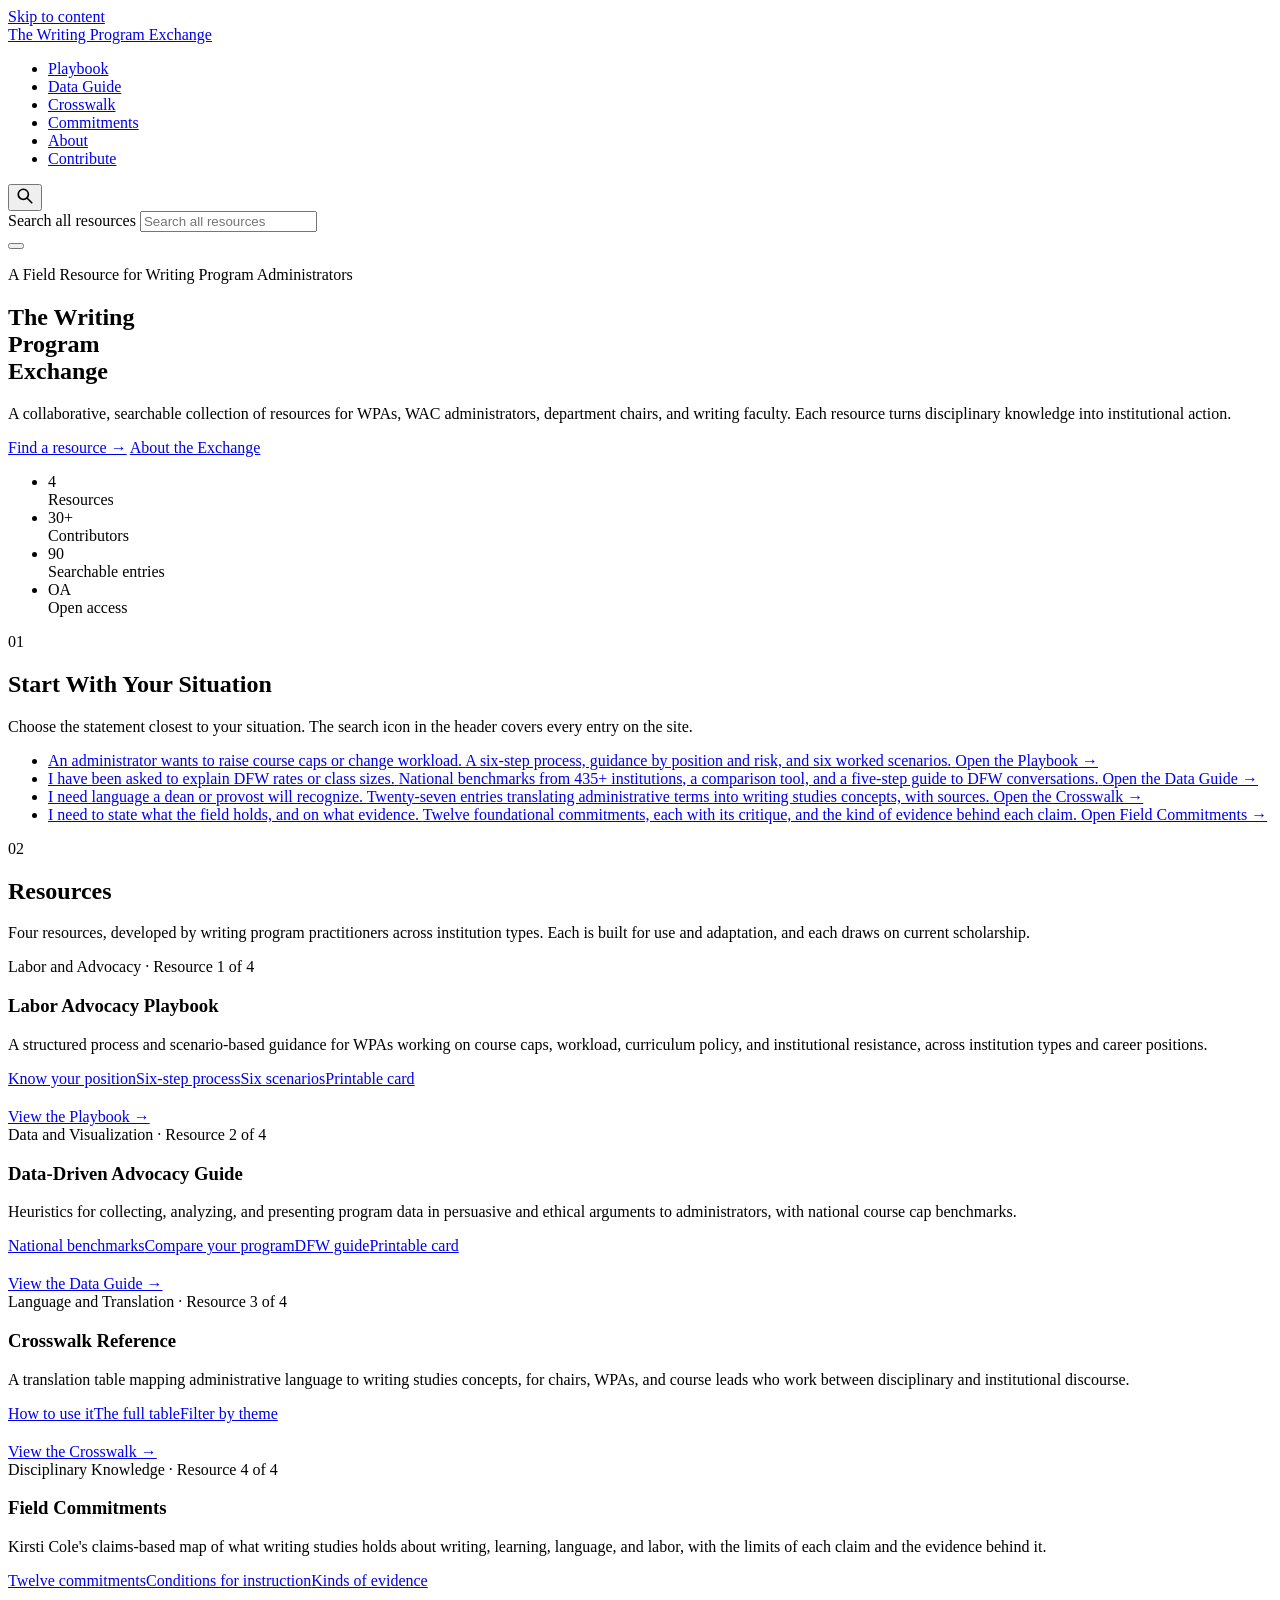
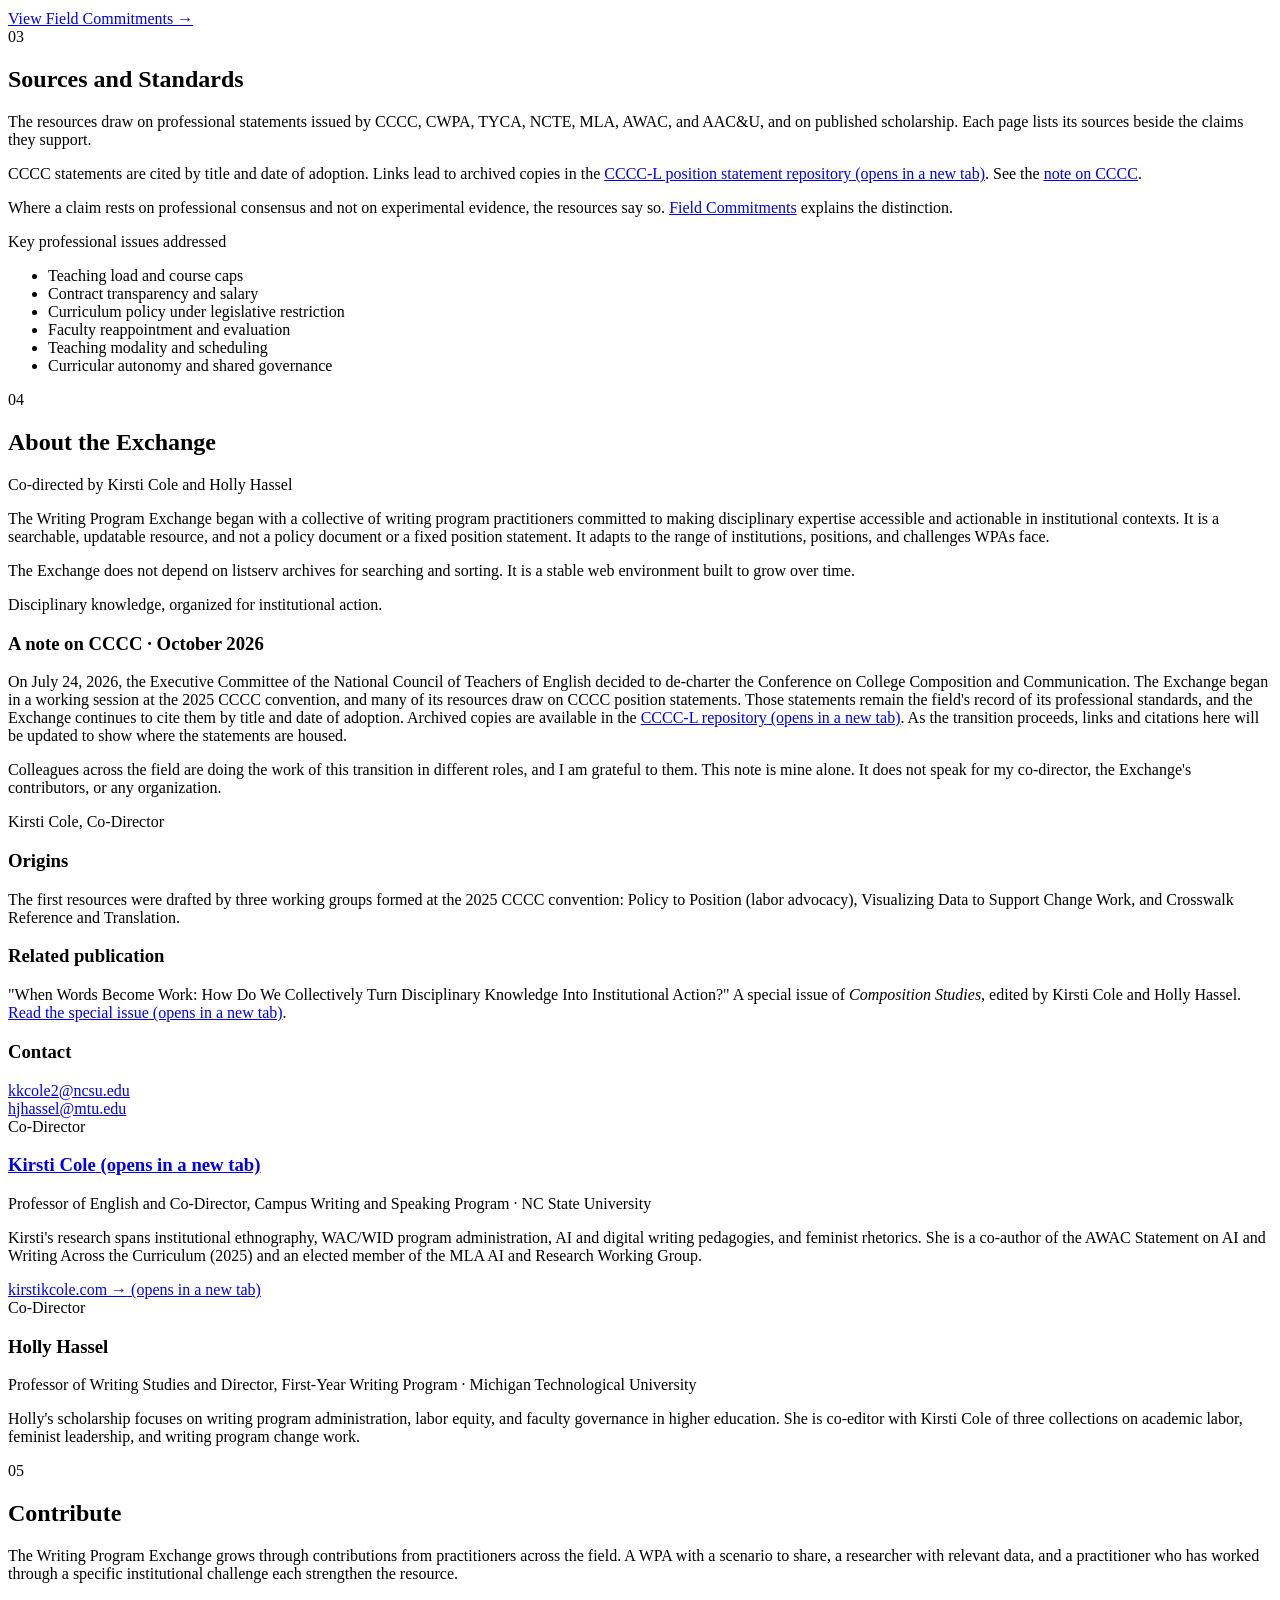
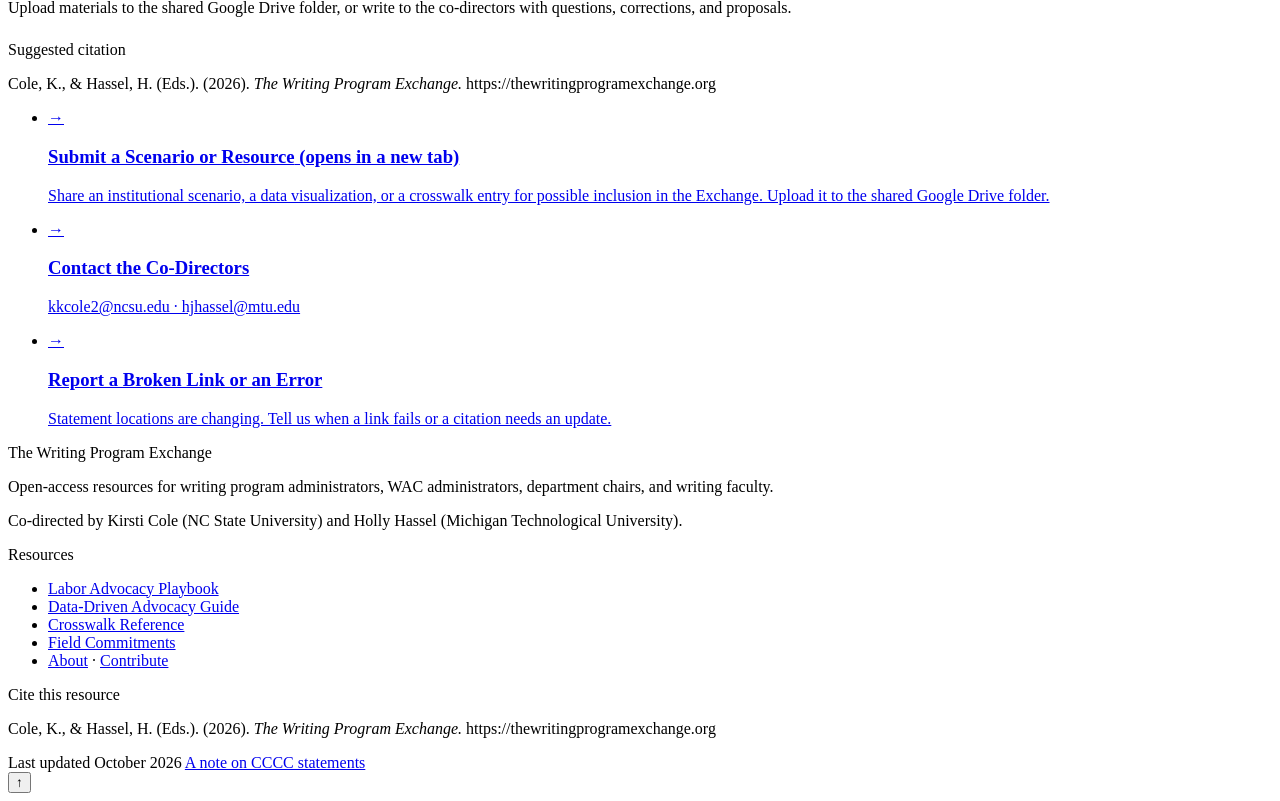
==== commit 2f542a34: "Update print statement from 'Hello' to 'Goodbye'" ====
--- a/index.html
+++ b/index.html
@@ -4,336 +4,53 @@
 <meta charset="UTF-8">
 <meta name="viewport" content="width=device-width, initial-scale=1.0">
 <title>The Writing Program Exchange: A Field Resource for WPAs</title>
-<meta name="description" content="A collaborative, open-access collection of resources for WPAs, WAC administrators, and writing faculty: a labor advocacy playbook, a data advocacy guide, and a language crosswalk.">
+<meta name="description" content="Open-access resources for writing program administrators: a labor advocacy playbook, a data advocacy guide, a language crosswalk, and a map of the field&#x27;s commitments and evidence.">
 <meta name="author" content="Kirsti Cole and Holly Hassel">
 <link rel="canonical" href="https://thewritingprogramexchange.org/">
 
-<!-- Open Graph / social sharing -->
+<!-- Social sharing -->
 <meta property="og:type" content="website">
-<meta property="og:url" content="https://thewritingprogramexchange.org">
+<meta property="og:url" content="https://thewritingprogramexchange.org/">
 <meta property="og:title" content="The Writing Program Exchange: A Field Resource for WPAs">
-<meta property="og:description" content="A collaborative, open-access collection of resources for WPAs, WAC administrators, and writing faculty: a labor advocacy playbook, a data advocacy guide, and a language crosswalk.">
+<meta property="og:description" content="Open-access resources for writing program administrators: a labor advocacy playbook, a data advocacy guide, a language crosswalk, and a map of the field&#x27;s commitments and evidence.">
 <meta property="og:image" content="https://thewritingprogramexchange.org/og-image.png">
 <meta name="twitter:card" content="summary_large_image">
-<meta name="twitter:url" content="https://thewritingprogramexchange.org">
 <meta name="twitter:title" content="The Writing Program Exchange: A Field Resource for WPAs">
-<meta name="twitter:description" content="A collaborative, open-access collection of resources for WPAs, WAC administrators, and writing faculty: a labor advocacy playbook, a data advocacy guide, and a language crosswalk.">
+<meta name="twitter:description" content="Open-access resources for writing program administrators: a labor advocacy playbook, a data advocacy guide, a language crosswalk, and a map of the field&#x27;s commitments and evidence.">
 <meta name="twitter:image" content="https://thewritingprogramexchange.org/og-image.png">
 
 <link rel="preconnect" href="https://fonts.googleapis.com">
 <link rel="preconnect" href="https://fonts.gstatic.com" crossorigin>
-<link href="https://fonts.googleapis.com/css2?family=DM+Sans:ital,wght@0,300;0,400;0,500;1,300;1,400&family=DM+Mono:wght@400;500&display=swap" rel="stylesheet">
+<link href="https://fonts.googleapis.com/css2?family=DM+Sans:ital,wght@0,400;0,500;0,600;1,400&family=DM+Mono:wght@400;500&display=swap" rel="stylesheet">
 <link href="https://fonts.cdnfonts.com/css/neue-machina" rel="stylesheet">
-<style>
-*, *::before, *::after { box-sizing: border-box; margin: 0; padding: 0; }
-
-:root {
-  --amber: #f5a623;        /* decorative only: bars, borders, fills behind dark text */
-  --amber-deep: #c4820d;   /* large display type only (3.2:1 on white) */
-  --amber-ink: #8f5d00;    /* amber for small text (5.6:1 on white) */
-  --amber-pale: #fef8ec;
-  --amber-light: #fde9b8;
-  --charcoal: #1c1c1e;
-  --charcoal-mid: #2e2e32;
-  --charcoal-light: #3e3e44;
-  --white: #ffffff;
-  --off: #f7f7f5;
-  --ink: #1a1a1a;
-  --ink-mid: #444;
-  --ink-light: #666;       /* 5.7:1 on white */
-  --rule: #e5e5e3;
-  --display: 'Neue Machina', 'DM Sans', sans-serif;
-  --sans: 'DM Sans', system-ui, sans-serif;
-  --mono: 'DM Mono', monospace;
-}
-
-html { font-size: 16px; scroll-behavior: smooth; scroll-padding-top: 68px; }
-body { background: var(--white); color: var(--ink); font-family: var(--sans); font-weight: 300; line-height: 1.7; -webkit-font-smoothing: antialiased; }
-
-a:focus-visible, button:focus-visible, input:focus-visible, [tabindex]:focus-visible { outline: 3px solid var(--amber-ink); outline-offset: 3px; }
-header a:focus-visible, header button:focus-visible, header input:focus-visible,
-.mobile-nav a:focus-visible, .about-section a:focus-visible, footer a:focus-visible { outline-color: var(--amber); }
-
-.skip-link { position: absolute; left: -999px; top: 0; z-index: 400; background: var(--amber); color: var(--charcoal); font-family: var(--mono); font-size: 0.75rem; padding: 0.7rem 1rem; text-decoration: none; }
-.skip-link:focus { left: 1rem; top: 0.5rem; }
-.sr-only { position: absolute; width: 1px; height: 1px; padding: 0; margin: -1px; overflow: hidden; clip: rect(0,0,0,0); white-space: nowrap; border: 0; }
-
-/* ── NAV ── */
-nav.site-nav {
-  position: fixed; top: 0; left: 0; right: 0; z-index: 200;
-  background: var(--charcoal);
-  display: flex; align-items: center; justify-content: space-between;
-  padding: 0 3rem; height: 52px;
-}
-.nav-name { font-family: var(--display); font-size: 0.82rem; font-weight: 700; letter-spacing: 0.08em; text-transform: uppercase; color: var(--white); text-decoration: none; }
-.nav-name span { color: var(--amber); }
-.nav-right { display: flex; align-items: center; gap: 1.25rem; position: relative; }
-.nav-links { display: flex; gap: 2rem; list-style: none; }
-.nav-links a { font-family: var(--mono); font-size: 0.63rem; font-weight: 500; letter-spacing: 0.1em; text-transform: uppercase; color: rgba(255,255,255,0.75); text-decoration: none; transition: color 0.2s; }
-.nav-links a:hover { color: var(--amber); }
-
-/* ── SEARCH ── */
-.nav-search { display: flex; align-items: center; position: relative; }
-.search-toggle { background: none; border: none; color: rgba(255,255,255,0.8); cursor: pointer; display: flex; align-items: center; justify-content: center; width: 36px; height: 36px; transition: color 0.2s; }
-.search-toggle:hover { color: var(--amber); }
-.search-input-wrap { width: 0; overflow: hidden; visibility: hidden; transition: width 0.25s ease, visibility 0.25s; }
-.search-input-wrap.open { width: 230px; visibility: visible; }
-.search-input { width: 230px; background: var(--charcoal-mid); border: 1px solid var(--charcoal-light); color: var(--white); font-family: var(--mono); font-size: 0.75rem; padding: 0.45rem 0.7rem; }
-.search-input::placeholder { color: rgba(255,255,255,0.6); }
-.search-results { display: none; position: absolute; top: calc(100% + 10px); right: 0; width: min(420px, calc(100vw - 2rem)); max-height: 70vh; overflow-y: auto; background: var(--white); border: 1px solid var(--rule); border-top: 3px solid var(--amber); box-shadow: 0 12px 32px rgba(0,0,0,0.18); z-index: 300; }
-.search-results.open { display: block; }
-.sr-group-label { font-family: var(--mono); font-size: 0.6rem; font-weight: 500; letter-spacing: 0.12em; text-transform: uppercase; color: var(--amber-ink); background: var(--off); padding: 0.6rem 1rem; border-bottom: 1px solid var(--rule); }
-.sr-item { display: block; padding: 0.8rem 1rem; border-bottom: 1px solid var(--rule); text-decoration: none; color: var(--ink); transition: background 0.15s; }
-.sr-item:last-child { border-bottom: none; }
-.sr-item:hover, .sr-item:focus-visible { background: var(--amber-pale); }
-.sr-title { font-family: var(--display); font-size: 0.78rem; font-weight: 700; text-transform: uppercase; letter-spacing: 0.02em; line-height: 1.3; margin-bottom: 0.25rem; }
-.sr-snippet { font-size: 0.78rem; font-weight: 300; color: var(--ink-mid); line-height: 1.6; }
-.sr-tag { display: inline-block; margin-top: 0.4rem; font-family: var(--mono); font-size: 0.56rem; font-weight: 500; letter-spacing: 0.08em; text-transform: uppercase; padding: 0.15rem 0.45rem; background: var(--amber-pale); border: 1px solid var(--amber-light); color: var(--amber-ink); }
-.sr-empty { padding: 1rem; font-size: 0.82rem; color: var(--ink-mid); }
-.search-results mark { background: var(--amber-light); color: inherit; padding: 0 0.1em; }
-
-/* ── MOBILE NAV ── */
-.nav-hamburger { display: none; flex-direction: column; justify-content: center; gap: 5px; width: 40px; height: 40px; padding: 8px; background: none; border: none; cursor: pointer; }
-.nav-hamburger span { display: block; width: 24px; height: 2px; background: var(--white); transition: transform 0.25s, opacity 0.25s; }
-.nav-hamburger.open span:nth-child(1) { transform: translateY(7px) rotate(45deg); }
-.nav-hamburger.open span:nth-child(2) { opacity: 0; }
-.nav-hamburger.open span:nth-child(3) { transform: translateY(-7px) rotate(-45deg); }
-.mobile-nav { position: fixed; top: 52px; left: 0; right: 0; z-index: 190; background: var(--charcoal); border-bottom: 2px solid var(--amber); display: flex; flex-direction: column; padding: 0.5rem 1.5rem 1rem; }
-.mobile-nav[hidden] { display: none; }
-.mobile-nav a { font-family: var(--mono); font-size: 0.78rem; font-weight: 500; letter-spacing: 0.1em; text-transform: uppercase; color: rgba(255,255,255,0.85); text-decoration: none; padding: 0.9rem 0; border-bottom: 1px solid rgba(255,255,255,0.12); }
-.mobile-nav a:last-child { border-bottom: none; }
-.mobile-nav a:hover { color: var(--amber); }
-
-/* ── HERO ── */
-.hero { min-height: 100vh; background: var(--white); display: flex; flex-direction: column; justify-content: center; padding: 8rem 3rem 5rem; position: relative; border-bottom: 1px solid var(--rule); overflow: hidden; }
-.hero::after { content: 'WPX'; position: absolute; right: -0.05em; bottom: -0.15em; font-family: var(--display); font-size: clamp(200px, 28vw, 420px); font-weight: 800; color: rgba(0,0,0,0.03); line-height: 1; letter-spacing: -0.04em; pointer-events: none; user-select: none; }
-.hero-inner { max-width: 1160px; margin: 0 auto; width: 100%; position: relative; z-index: 1; }
-.hero-kicker { font-family: var(--mono); font-size: 0.65rem; font-weight: 500; letter-spacing: 0.15em; text-transform: uppercase; color: var(--amber-ink); margin-bottom: 1rem; display: flex; align-items: center; gap: 0.75rem; }
-.hero-kicker::before { content: ''; display: block; width: 24px; height: 2px; background: var(--amber); flex-shrink: 0; }
-.hero-title { font-family: var(--display); font-size: clamp(3rem, 7vw, 6.5rem); font-weight: 800; text-transform: uppercase; letter-spacing: -0.02em; line-height: 0.9; color: var(--ink); margin-bottom: 1.5rem; }
-.hero-title span { color: var(--amber-deep); }
-.hero-desc { font-size: 1rem; font-weight: 300; color: var(--ink-mid); line-height: 1.85; max-width: 620px; margin-bottom: 2rem; }
-.hero-cta { display: flex; gap: 0.75rem; flex-wrap: wrap; margin-bottom: 3rem; }
-
-.btn-charcoal, .btn-amber { font-family: var(--display); font-size: 0.63rem; font-weight: 700; letter-spacing: 0.12em; text-transform: uppercase; padding: 0.85rem 1.75rem; text-decoration: none; display: inline-flex; align-items: center; gap: 0.65rem; transition: background 0.2s, color 0.2s, transform 0.15s; }
-.btn-charcoal { background: var(--charcoal); color: var(--white); border: 2px solid var(--charcoal); }
-.btn-charcoal:hover { background: var(--charcoal-mid); transform: translateY(-1px); }
-.btn-amber { background: transparent; color: var(--amber-ink); border: 2px solid var(--amber); }
-.btn-amber:hover { background: var(--amber); color: var(--charcoal); transform: translateY(-1px); }
-.file-badge { font-family: var(--mono); font-size: 0.62rem; letter-spacing: 0.04em; border-radius: 2px; padding: 0.2rem 0.45rem; }
-.btn-charcoal .file-badge { background: rgba(255,255,255,0.15); }
-.btn-amber .file-badge { background: rgba(196,130,13,0.15); }
-.download-row { display: flex; gap: 0.75rem; flex-wrap: wrap; align-items: center; }
-.download-note { font-family: var(--mono); font-size: 0.6rem; letter-spacing: 0.06em; color: var(--ink-light); text-transform: uppercase; }
-
-.hero-stats { display: grid; grid-template-columns: repeat(4, 1fr); gap: 1px; background: var(--rule); border: 1px solid var(--rule); max-width: 1160px; margin: 0 auto; width: 100%; list-style: none; position: relative; z-index: 1; }
-.hero-stat { background: var(--white); padding: 1.5rem; }
-.hs-num { font-family: var(--display); font-size: 2rem; font-weight: 800; color: var(--amber-deep); line-height: 1; letter-spacing: -0.01em; margin-bottom: 0.25rem; }
-.hs-label { font-family: var(--mono); font-size: 0.6rem; letter-spacing: 0.1em; text-transform: uppercase; color: var(--ink-light); line-height: 1.4; }
-
-/* ── SHARED ── */
-section { padding: 6rem 3rem; }
-.container { max-width: 1160px; margin: 0 auto; }
-.section-header { display: flex; align-items: baseline; gap: 1.25rem; margin-bottom: 3rem; padding-bottom: 1rem; border-bottom: 2px solid var(--ink); }
-.section-num { font-family: var(--display); font-size: 3.5rem; font-weight: 800; color: var(--amber-light); line-height: 1; letter-spacing: -0.02em; flex-shrink: 0; }
-.section-title { font-family: var(--display); font-size: clamp(1.75rem, 3vw, 2.75rem); font-weight: 800; text-transform: uppercase; letter-spacing: 0.01em; color: var(--ink); line-height: 1; }
-.section-intro { font-size: 1rem; font-weight: 300; color: var(--ink-mid); max-width: 720px; margin-bottom: 3rem; line-height: 1.9; }
-.subhead { font-family: var(--display); font-size: 0.65rem; font-weight: 700; letter-spacing: 0.15em; text-transform: uppercase; color: var(--ink); margin-bottom: 1.5rem; padding-bottom: 0.75rem; border-bottom: 1px solid var(--rule); display: flex; align-items: center; gap: 0.75rem; }
-.subhead::before { content: ''; display: block; width: 20px; height: 2px; background: var(--amber); flex-shrink: 0; }
-
-/* ── RESOURCES ── */
-.resources-section { background: var(--off); }
-.resources-grid { display: grid; grid-template-columns: repeat(3, 1fr); gap: 1px; background: var(--rule); border: 1px solid var(--rule); }
-.resource-card { background: var(--white); padding: 2rem; display: flex; flex-direction: column; transition: background 0.2s; }
-.resource-card:hover { background: var(--amber-pale); }
-.rc-cat { font-family: var(--mono); font-size: 0.6rem; font-weight: 500; letter-spacing: 0.12em; text-transform: uppercase; color: var(--amber-ink); margin-bottom: 0.75rem; display: flex; align-items: center; gap: 0.5rem; }
-.rc-cat::before { content: ''; display: block; width: 14px; height: 2px; background: var(--amber); }
-.rc-title { font-family: var(--display); font-size: 1.05rem; font-weight: 700; text-transform: uppercase; letter-spacing: 0.02em; color: var(--ink); line-height: 1.2; margin-bottom: 0.75rem; }
-.rc-desc { font-size: 0.875rem; font-weight: 300; color: var(--ink-mid); line-height: 1.8; margin-bottom: 1.25rem; flex: 1; }
-.rc-tags { display: flex; flex-wrap: wrap; gap: 0.35rem; margin-bottom: 1.25rem; list-style: none; }
-.rc-tag { font-family: var(--mono); font-size: 0.58rem; font-weight: 500; letter-spacing: 0.08em; text-transform: uppercase; padding: 0.2rem 0.5rem; background: var(--amber-pale); border: 1px solid var(--amber-light); color: var(--amber-ink); }
-.rc-link { font-family: var(--display); font-size: 0.62rem; font-weight: 700; letter-spacing: 0.1em; text-transform: uppercase; color: var(--charcoal); text-decoration: none; border-bottom: 1px solid var(--ink); padding-bottom: 1px; display: inline-block; align-self: flex-start; transition: color 0.2s, border-color 0.2s; margin-top: auto; }
-.rc-link:hover { color: var(--amber-ink); border-color: var(--amber); }
-
-/* ── PLAYBOOK ── */
-.playbook-section { background: var(--white); }
-.playbook-grid { display: grid; grid-template-columns: 1fr 1fr; gap: 4rem; margin-bottom: 4rem; }
-.playbook-intro { font-size: 0.975rem; font-weight: 300; color: var(--ink-mid); line-height: 1.9; }
-.playbook-intro p + p { margin-top: 1rem; }
-.playbook-intro a, .contribute-body a, .audience-box a { color: var(--amber-ink); }
-.playbook-pull { font-family: var(--display); font-size: 1.1rem; font-weight: 700; text-transform: uppercase; letter-spacing: 0.02em; color: var(--amber-ink); border-left: 3px solid var(--amber); padding-left: 1.25rem; line-height: 1.4; margin-bottom: 1.5rem; }
-.issues-box { background: var(--off); border: 1px solid var(--rule); border-top: 3px solid var(--amber); padding: 1.75rem; align-self: start; }
-.box-label { font-family: var(--mono); font-size: 0.6rem; font-weight: 500; letter-spacing: 0.12em; text-transform: uppercase; color: var(--amber-ink); margin-bottom: 1rem; }
-.issues-list { list-style: none; font-size: 0.82rem; color: var(--ink-mid); font-weight: 300; }
-.issues-list li { padding: 0.35rem 0 0.35rem 1rem; position: relative; border-bottom: 1px solid var(--rule); }
-.issues-list li:last-child { border-bottom: none; }
-.issues-list li::before { content: '→'; position: absolute; left: 0; color: var(--amber-ink); }
-.steps-grid { display: grid; grid-template-columns: repeat(3, 1fr); gap: 1px; background: var(--rule); border: 1px solid var(--rule); margin-bottom: 3rem; list-style: none; }
-.step-tile { background: var(--white); padding: 1.5rem; position: relative; overflow: hidden; transition: background 0.2s; }
-.step-tile:hover { background: var(--off); }
-.step-tile::before { content: attr(data-n); position: absolute; bottom: -0.1em; right: 0.1em; font-family: var(--display); font-size: 4.5rem; font-weight: 800; color: rgba(0,0,0,0.04); line-height: 1; pointer-events: none; }
-.st-num { font-family: var(--mono); font-size: 0.6rem; font-weight: 500; letter-spacing: 0.12em; text-transform: uppercase; color: var(--amber-ink); margin-bottom: 0.5rem; }
-.st-title { font-family: var(--display); font-size: 0.875rem; font-weight: 700; text-transform: uppercase; letter-spacing: 0.02em; color: var(--ink); margin-bottom: 0.4rem; line-height: 1.2; }
-.st-desc { font-size: 0.8rem; font-weight: 300; color: var(--ink-mid); line-height: 1.65; }
-.scenarios-grid { display: grid; grid-template-columns: repeat(3, 1fr); gap: 1px; background: var(--rule); border: 1px solid var(--rule); }
-.scenario-tile { background: var(--white); padding: 2rem; border-top: 3px solid var(--rule); transition: background 0.2s; }
-.scenario-tile:nth-child(1) { border-top-color: var(--amber); }
-.scenario-tile:nth-child(2) { border-top-color: var(--charcoal); }
-.scenario-tile:nth-child(3) { border-top-color: var(--amber-deep); }
-.scenario-tile:hover { background: var(--off); }
-.sc-inst { font-family: var(--mono); font-size: 0.6rem; font-weight: 500; letter-spacing: 0.1em; text-transform: uppercase; color: var(--ink-light); margin-bottom: 0.5rem; }
-.sc-title { font-family: var(--display); font-size: 0.95rem; font-weight: 700; text-transform: uppercase; letter-spacing: 0.02em; color: var(--ink); margin-bottom: 0.5rem; line-height: 1.2; }
-.sc-desc { font-size: 0.82rem; font-weight: 300; color: var(--ink-mid); line-height: 1.75; }
-.section-actions { margin-top: 2.5rem; }
-
-/* ── DATA ── */
-.data-section { background: var(--off); }
-.heuristic-block { background: var(--white); border: 1px solid var(--rule); border-top: 3px solid var(--amber); padding: 2.5rem; margin-bottom: 2rem; }
-.heuristic-block.alt { border-top-color: var(--charcoal); }
-.hb-label { font-family: var(--mono); font-size: 0.6rem; font-weight: 500; letter-spacing: 0.12em; text-transform: uppercase; color: var(--amber-ink); margin-bottom: 0.875rem; }
-.hb-title { font-family: var(--display); font-size: 1.1rem; font-weight: 700; text-transform: uppercase; letter-spacing: 0.02em; color: var(--ink); margin-bottom: 1rem; }
-.hb-questions { list-style: none; display: grid; grid-template-columns: 1fr 1fr; gap: 0.75rem 2rem; }
-.hb-questions li { font-size: 0.82rem; font-weight: 300; color: var(--ink-mid); padding-left: 1rem; position: relative; line-height: 1.65; }
-.hb-questions li strong { font-weight: 500; color: var(--ink); }
-.hb-questions li::before { content: '→'; position: absolute; left: 0; color: var(--amber-ink); font-size: 0.65rem; top: 0.22rem; }
-.framework-box { background: var(--white); border: 1px solid var(--rule); border-left: 3px solid var(--amber); padding: 2rem; }
-.framework-box p { font-size: 0.875rem; font-weight: 300; color: var(--ink-mid); line-height: 1.85; max-width: 820px; }
-
-/* ── CROSSWALK ── */
-.crosswalk-section { background: var(--white); }
-.table-wrap { overflow-x: auto; margin-bottom: 2rem; border: 1px solid var(--rule); }
-.crosswalk-table { width: 100%; min-width: 640px; border-collapse: collapse; font-size: 0.85rem; }
-.crosswalk-table caption { text-align: left; font-family: var(--mono); font-size: 0.6rem; letter-spacing: 0.1em; text-transform: uppercase; color: var(--ink-light); padding: 0.75rem 1.25rem; background: var(--white); border-bottom: 1px solid var(--rule); }
-.crosswalk-table thead th { font-family: var(--display); font-size: 0.65rem; font-weight: 700; text-transform: uppercase; letter-spacing: 0.08em; padding: 0.875rem 1.25rem; text-align: left; border-bottom: 2px solid var(--ink); background: var(--off); color: var(--ink); }
-.crosswalk-table thead th:first-child { color: var(--amber-ink); border-bottom-color: var(--amber); }
-.crosswalk-table td, .crosswalk-table tbody th { padding: 0.875rem 1.25rem; border-bottom: 1px solid var(--rule); vertical-align: top; text-align: left; line-height: 1.65; font-weight: 300; color: var(--ink-mid); }
-.crosswalk-table tbody tr:last-child td, .crosswalk-table tbody tr:last-child th { border-bottom: none; }
-.crosswalk-table tbody tr:hover td, .crosswalk-table tbody tr:hover th { background: var(--off); }
-.crosswalk-table tbody th { font-family: var(--display); font-size: 0.8rem; font-weight: 700; text-transform: uppercase; letter-spacing: 0.02em; color: var(--ink); width: 22%; }
-.crosswalk-table td:nth-child(2) { font-size: 0.8rem; color: var(--ink-light); font-style: italic; width: 26%; }
-.ct-badge { display: inline-block; font-family: var(--mono); font-size: 0.58rem; font-weight: 500; letter-spacing: 0.08em; text-transform: uppercase; padding: 0.15rem 0.45rem; background: var(--amber-pale); border: 1px solid var(--amber-light); color: var(--amber-ink); margin-right: 0.3rem; margin-bottom: 0.25rem; vertical-align: middle; }
-.ct-text { display: block; margin-top: 0.35rem; }
-.audience-box { background: var(--off); border: 1px solid var(--rule); padding: 1.5rem; font-size: 0.82rem; font-weight: 300; color: var(--ink-mid); line-height: 1.75; }
-.audience-box h3 { font-family: var(--display); font-size: 0.65rem; font-weight: 700; text-transform: uppercase; letter-spacing: 0.08em; color: var(--amber-ink); margin-bottom: 0.35rem; }
-
-/* ── ABOUT (DARK) ── */
-.about-section { background: var(--charcoal); color: var(--white); }
-.about-section .section-header { border-bottom-color: rgba(255,255,255,0.12); }
-.about-section .section-num { color: rgba(255,255,255,0.07); }
-.about-section .section-title { color: var(--white); }
-.about-grid { display: grid; grid-template-columns: 1.4fr 1fr; gap: 5rem; align-items: start; margin-bottom: 4rem; }
-.about-kicker { font-family: var(--mono); font-size: 0.6rem; font-weight: 500; letter-spacing: 0.14em; text-transform: uppercase; color: var(--amber); margin-bottom: 0.75rem; display: flex; align-items: center; gap: 0.75rem; }
-.about-kicker::before { content: ''; display: block; width: 20px; height: 2px; background: var(--amber); }
-.about-body { font-size: 0.975rem; font-weight: 300; color: rgba(255,255,255,0.75); line-height: 1.9; }
-.about-body p + p { margin-top: 1rem; }
-.note-box { border: 1px solid rgba(255,255,255,0.14); border-left: 3px solid var(--amber); padding: 1.5rem 1.75rem; }
-.note-box p { font-size: 0.9rem; font-weight: 300; color: rgba(255,255,255,0.8); line-height: 1.85; }
-.note-box p + p { margin-top: 0.9rem; }
-.note-box a { color: var(--amber-light); text-decoration: none; border-bottom: 1px solid rgba(245,166,35,0.5); }
-.note-box a:hover { border-color: var(--amber); }
-.note-box .note-sig { font-family: var(--mono); font-size: 0.68rem; letter-spacing: 0.06em; color: var(--amber); }
-.about-pull { font-family: var(--display); font-size: 1.1rem; font-weight: 700; text-transform: uppercase; letter-spacing: 0.02em; color: var(--amber); border-left: 3px solid var(--amber); padding-left: 1.25rem; line-height: 1.4; margin: 2rem 0; }
-.as-block { margin-bottom: 1.75rem; padding-bottom: 1.75rem; border-bottom: 1px solid rgba(255,255,255,0.1); }
-.as-block:last-child { border-bottom: none; margin-bottom: 0; padding-bottom: 0; }
-.as-label { font-family: var(--mono); font-size: 0.6rem; font-weight: 500; letter-spacing: 0.14em; text-transform: uppercase; color: var(--amber); margin-bottom: 0.6rem; }
-.as-value { font-size: 0.875rem; font-weight: 300; color: rgba(255,255,255,0.75); line-height: 1.75; }
-.as-value a { color: var(--amber-light); text-decoration: none; border-bottom: 1px solid rgba(245,166,35,0.5); transition: border-color 0.2s; }
-.as-value a:hover { border-color: var(--amber); }
-.team-grid { display: grid; grid-template-columns: 1fr 1fr; gap: 1px; background: rgba(255,255,255,0.08); border: 1px solid rgba(255,255,255,0.08); }
-.team-tile { background: var(--charcoal); padding: 2rem; }
-.tt-tag { font-family: var(--mono); font-size: 0.58rem; font-weight: 500; letter-spacing: 0.12em; text-transform: uppercase; color: var(--charcoal); background: var(--amber); padding: 0.2rem 0.5rem; display: inline-block; margin-bottom: 0.75rem; }
-.tt-name { font-family: var(--display); font-size: 1.25rem; font-weight: 800; text-transform: uppercase; letter-spacing: 0.02em; color: var(--white); margin-bottom: 0.2rem; }
-.tt-inst { font-family: var(--mono); font-size: 0.65rem; color: rgba(255,255,255,0.7); letter-spacing: 0.04em; margin-bottom: 0.875rem; line-height: 1.6; }
-.tt-bio { font-size: 0.82rem; font-weight: 300; color: rgba(255,255,255,0.75); line-height: 1.8; }
-
-/* ── CONTRIBUTE ── */
-.contribute-section { background: var(--amber-pale); }
-.contribute-grid { display: grid; grid-template-columns: 1fr 1fr; gap: 4rem; align-items: start; }
-.contribute-body { font-size: 0.975rem; font-weight: 300; color: var(--ink-mid); line-height: 1.9; }
-.contribute-body p + p { margin-top: 1rem; }
-.contribute-ways { display: flex; flex-direction: column; gap: 1px; background: var(--rule); border: 1px solid var(--rule); list-style: none; }
-.cw-item { background: var(--white); padding: 1.25rem 1.5rem; display: flex; align-items: flex-start; gap: 1rem; text-decoration: none; color: inherit; transition: background 0.2s; }
-a.cw-item:hover { background: var(--amber-pale); }
-.cw-arrow { font-family: var(--display); font-size: 0.9rem; font-weight: 700; color: var(--amber-ink); flex-shrink: 0; margin-top: 0.1rem; }
-.cw-title { font-family: var(--display); font-size: 0.82rem; font-weight: 700; text-transform: uppercase; letter-spacing: 0.04em; color: var(--ink); margin-bottom: 0.2rem; }
-.cw-desc { font-size: 0.8rem; font-weight: 300; color: var(--ink-mid); line-height: 1.6; }
-.cw-desc a { color: var(--amber-ink); }
-.cw-soon { font-family: var(--mono); font-size: 0.58rem; font-weight: 500; letter-spacing: 0.08em; text-transform: uppercase; background: var(--rule); color: var(--ink-mid); padding: 0.15rem 0.4rem; margin-left: 0.4rem; vertical-align: middle; }
-.cite-block { background: var(--white); padding: 1.25rem 1.5rem; }
-.cite-block .box-label { margin-bottom: 0.4rem; }
-.cite-block p { font-size: 0.8rem; font-weight: 300; color: var(--ink-mid); line-height: 1.75; }
-
-/* ── FOOTER ── */
-footer { background: var(--charcoal-mid); padding: 2rem 3rem; display: flex; justify-content: space-between; align-items: center; gap: 2rem; border-top: 2px solid var(--amber); }
-.footer-name { font-family: var(--display); font-size: 0.82rem; font-weight: 700; text-transform: uppercase; letter-spacing: 0.08em; color: var(--amber); flex-shrink: 0; }
-.footer-right { font-family: var(--mono); font-size: 0.64rem; color: rgba(255,255,255,0.75); letter-spacing: 0.04em; line-height: 1.8; text-align: right; }
-.footer-right strong { font-weight: 500; text-transform: uppercase; letter-spacing: 0.08em; }
-
-/* ── RESPONSIVE ── */
-@media (max-width: 1024px) {
-  .steps-grid { grid-template-columns: repeat(2, 1fr); }
-  .hb-questions { grid-template-columns: 1fr; }
-  .nav-links { gap: 1.25rem; }
-}
-@media (max-width: 900px) {
-  nav.site-nav { padding: 0 1rem 0 1.5rem; }
-  .nav-links { display: none; }
-  .nav-right { gap: 0.25rem; position: static; }
-  .nav-search { position: static; }
-  .nav-hamburger { display: flex; }
-  .search-input-wrap { position: fixed; top: 52px; left: 0; right: 0; width: auto; background: var(--charcoal); padding: 0.6rem 1.5rem 0.8rem; display: none; transition: none; }
-  .search-input-wrap.open { display: block; width: auto; }
-  .search-input { width: 100%; font-size: 16px; }
-  .search-results { position: fixed; top: 112px; left: 0; right: 0; width: auto; max-height: calc(100vh - 112px); }
-  .hero { padding: 6rem 1.5rem 4rem; }
-  .hero-stats { grid-template-columns: repeat(2, 1fr); }
-  .resources-grid { grid-template-columns: 1fr; }
-  .playbook-grid { grid-template-columns: 1fr; gap: 2.5rem; }
-  .scenarios-grid { grid-template-columns: 1fr; }
-  .about-grid { grid-template-columns: 1fr; gap: 2.5rem; }
-  .team-grid { grid-template-columns: 1fr; }
-  .contribute-grid { grid-template-columns: 1fr; gap: 2.5rem; }
-  section { padding: 4rem 1.5rem; }
-  footer { flex-direction: column; gap: 0.75rem; text-align: center; padding: 2rem 1.5rem; }
-  .footer-right { text-align: center; }
-}
-@media (max-width: 600px) {
-  .steps-grid { grid-template-columns: 1fr; }
-  .crosswalk-table { font-size: 0.78rem; }
-  .crosswalk-table td, .crosswalk-table th { padding: 0.6rem 0.75rem; }
-  .nav-name { font-size: 0.7rem; }
-}
-@media (prefers-reduced-motion: reduce) {
-  html { scroll-behavior: auto; }
-  * { transition: none !important; }
-}
-</style>
+<link rel="stylesheet" href="site.css">
 </head>
 <body>
 <a href="#main" class="skip-link">Skip to content</a>
 
-<header>
+<!-- ===== SITE HEADER (identical on every page; edit all pages together) ===== -->
+<header class="on-dark">
 <nav class="site-nav" aria-label="Main">
   <a href="#home" class="nav-name">The Writing Program <span>Exchange</span></a>
   <div class="nav-right">
     <ul class="nav-links">
-      <li><a href="#resources">Resources</a></li>
       <li><a href="playbook.html">Playbook</a></li>
       <li><a href="data.html">Data Guide</a></li>
       <li><a href="crosswalk_resource.html">Crosswalk</a></li>
+      <li><a href="commitments.html">Commitments</a></li>
       <li><a href="#about">About</a></li>
       <li><a href="#contribute">Contribute</a></li>
     </ul>
     <div class="nav-search" id="navSearch" role="search">
-      <button class="search-toggle" id="searchToggle" type="button" aria-label="Search resources" aria-expanded="false" aria-controls="searchInputWrap">
-        <svg width="16" height="16" viewBox="0 0 16 16" fill="none" aria-hidden="true" focusable="false">
+      <button class="search-toggle" id="searchToggle" type="button" aria-label="Search all resources" aria-expanded="false" aria-controls="searchInputWrap">
+        <svg width="18" height="18" viewBox="0 0 16 16" fill="none" aria-hidden="true" focusable="false">
           <circle cx="6.5" cy="6.5" r="4.5" stroke="currentColor" stroke-width="1.5"/>
           <path d="M10 10L14 14" stroke="currentColor" stroke-width="1.5" stroke-linecap="round"/>
         </svg>
       </button>
       <div class="search-input-wrap" id="searchInputWrap">
-        <label for="searchInput" class="sr-only">Search resources</label>
-        <input class="search-input" id="searchInput" type="search" placeholder="Search resources" autocomplete="off" spellcheck="false">
+        <label for="searchInput" class="sr-only">Search all resources</label>
+        <input class="search-input" id="searchInput" type="search" placeholder="Search all resources" autocomplete="off" spellcheck="false">
       </div>
       <div class="search-results" id="searchResults" role="region" aria-label="Search results" aria-live="polite"></div>
     </div>
@@ -342,339 +59,150 @@
     </button>
   </div>
 </nav>
-
 <div class="mobile-nav" id="mobileNav" hidden>
-  <a href="#resources">Resources</a>
   <a href="playbook.html">Playbook</a>
   <a href="data.html">Data Guide</a>
   <a href="crosswalk_resource.html">Crosswalk</a>
+  <a href="commitments.html">Commitments</a>
   <a href="#about">About</a>
   <a href="#contribute">Contribute</a>
 </div>
 </header>
+<!-- ===== END SITE HEADER ===== -->
 
 <main id="main">
 
-<!-- HERO -->
+<!-- ===== HERO ===== -->
 <section class="hero" id="home">
   <div class="hero-inner">
     <p class="hero-kicker">A Field Resource for Writing Program Administrators</p>
     <h1 class="hero-title">The Writing <br>Program <br><span>Exchange</span></h1>
     <p class="hero-desc">A collaborative, searchable collection of resources for WPAs, WAC administrators, department chairs, and writing faculty. Each resource turns disciplinary knowledge into institutional action.</p>
     <div class="hero-cta">
-      <a href="#resources" class="btn-charcoal">Explore Resources</a>
-      <a href="#contribute" class="btn-amber">Contribute →</a>
+      <a href="#start" class="btn-charcoal">Find a resource →</a>
+      <a href="#about" class="btn-amber">About the Exchange</a>
     </div>
   </div>
   <ul class="hero-stats">
-    <li class="hero-stat">
-      <div class="hs-num">3</div>
-      <div class="hs-label">Working groups</div>
-    </li>
-    <li class="hero-stat">
-      <div class="hs-num">30+</div>
-      <div class="hs-label">Contributors</div>
-    </li>
-    <li class="hero-stat">
-      <div class="hs-num" id="entryCount">35</div>
-      <div class="hs-label">Searchable entries</div>
-    </li>
-    <li class="hero-stat">
-      <div class="hs-num">OA</div>
-      <div class="hs-label">Open access</div>
-    </li>
+    <li class="hero-stat"><div class="hs-num">4</div><div class="hs-label">Resources</div></li>
+    <li class="hero-stat"><div class="hs-num">30+</div><div class="hs-label">Contributors</div></li>
+    <li class="hero-stat"><div class="hs-num" id="entryCount">90</div><div class="hs-label">Searchable entries</div></li>
+    <li class="hero-stat"><div class="hs-num">OA</div><div class="hs-label">Open access</div></li>
   </ul>
 </section>
 
-<!-- RESOURCES OVERVIEW -->
-<section class="resources-section" id="resources">
+<!-- ===== START HERE ===== -->
+<section id="start" class="tint">
   <div class="container">
     <div class="section-header">
       <div class="section-num" aria-hidden="true">01</div>
+      <h2 class="section-title">Start With Your Situation</h2>
+    </div>
+    <p class="section-intro">Choose the statement closest to your situation. The search icon in the header covers every entry on the site.</p>
+    <ul class="finder">
+      <li><a href="playbook.html">
+        <span class="finder-q">An administrator wants to raise course caps or change workload.</span>
+        <span class="finder-a">A six-step process, guidance by position and risk, and six worked scenarios.</span>
+        <span class="finder-go">Open the Playbook →</span>
+      </a></li>
+      <li><a href="data.html">
+        <span class="finder-q">I have been asked to explain DFW rates or class sizes.</span>
+        <span class="finder-a">National benchmarks from 435+ institutions, a comparison tool, and a five-step guide to DFW conversations.</span>
+        <span class="finder-go">Open the Data Guide →</span>
+      </a></li>
+      <li><a href="crosswalk_resource.html">
+        <span class="finder-q">I need language a dean or provost will recognize.</span>
+        <span class="finder-a">Twenty-seven entries translating administrative terms into writing studies concepts, with sources.</span>
+        <span class="finder-go">Open the Crosswalk →</span>
+      </a></li>
+      <li><a href="commitments.html">
+        <span class="finder-q">I need to state what the field holds, and on what evidence.</span>
+        <span class="finder-a">Twelve foundational commitments, each with its critique, and the kind of evidence behind each claim.</span>
+        <span class="finder-go">Open Field Commitments →</span>
+      </a></li>
+    </ul>
+  </div>
+</section>
+
+<!-- ===== RESOURCES ===== -->
+<section id="resources">
+  <div class="container">
+    <div class="section-header">
+      <div class="section-num" aria-hidden="true">02</div>
       <h2 class="section-title">Resources</h2>
     </div>
-    <p class="section-intro">Three working areas, developed by writing program practitioners across institution types. Each is built for use and adaptation, and each draws on current scholarship.</p>
-
-    <div class="resources-grid">
+    <p class="section-intro">Four resources, developed by writing program practitioners across institution types. Each is built for use and adaptation, and each draws on current scholarship.</p>
+    <div class="grid cols-2">
       <article class="resource-card">
-        <div class="rc-cat">Labor &amp; Advocacy</div>
+        <div class="rc-cat">Labor and Advocacy · Resource 1 of 4</div>
         <h3 class="rc-title">Labor Advocacy Playbook</h3>
-        <p class="rc-desc">Decision trees and scenario-based guidance for WPAs working on course caps, workload, DEI policy challenges, and institutional resistance, across institution types and career positions.</p>
-        <ul class="rc-tags">
-          <li class="rc-tag">WPA</li>
-          <li class="rc-tag">Policy</li>
-          <li class="rc-tag">Two-Year</li>
-          <li class="rc-tag">Labor</li>
+        <p class="rc-desc">A structured process and scenario-based guidance for WPAs working on course caps, workload, curriculum policy, and institutional resistance, across institution types and career positions.</p>
+        <div class="link-row" style="margin:0 0 1.25rem"><a href="playbook.html#positions">Know your position</a><a href="playbook.html#steps">Six-step process</a><a href="playbook.html#scenarios">Six scenarios</a><a href="playbook-card.html">Printable card</a></div>
+        <a href="playbook.html" class="rc-link">View the Playbook →</a>
+      </article>
+      <article class="resource-card">
+        <div class="rc-cat">Data and Visualization · Resource 2 of 4</div>
+        <h3 class="rc-title">Data-Driven Advocacy Guide</h3>
+        <p class="rc-desc">Heuristics for collecting, analyzing, and presenting program data in persuasive and ethical arguments to administrators, with national course cap benchmarks.</p>
+        <div class="link-row" style="margin:0 0 1.25rem"><a href="data.html#benchmarks">National benchmarks</a><a href="data.html#compare">Compare your program</a><a href="data.html#dfw">DFW guide</a><a href="data-card.html">Printable card</a></div>
+        <a href="data.html" class="rc-link">View the Data Guide →</a>
+      </article>
+      <article class="resource-card">
+        <div class="rc-cat">Language and Translation · Resource 3 of 4</div>
+        <h3 class="rc-title">Crosswalk Reference</h3>
+        <p class="rc-desc">A translation table mapping administrative language to writing studies concepts, for chairs, WPAs, and course leads who work between disciplinary and institutional discourse.</p>
+        <div class="link-row" style="margin:0 0 1.25rem"><a href="crosswalk_resource.html#use">How to use it</a><a href="crosswalk_resource.html#table">The full table</a><a href="crosswalk_resource.html#table">Filter by theme</a></div>
+        <a href="crosswalk_resource.html" class="rc-link">View the Crosswalk →</a>
+      </article>
+      <article class="resource-card">
+        <div class="rc-cat">Disciplinary Knowledge · Resource 4 of 4</div>
+        <h3 class="rc-title">Field Commitments</h3>
+        <p class="rc-desc">Kirsti Cole's claims-based map of what writing studies holds about writing, learning, language, and labor, with the limits of each claim and the evidence behind it.</p>
+        <div class="link-row" style="margin:0 0 1.25rem"><a href="commitments.html#commitments">Twelve commitments</a><a href="commitments.html#conditions">Conditions for instruction</a><a href="commitments.html#evidence">Kinds of evidence</a></div>
+        <a href="commitments.html" class="rc-link">View Field Commitments →</a>
+      </article>
+    </div>
+  </div>
+</section>
+
+<!-- ===== SOURCES AND STANDARDS ===== -->
+<section id="standards" class="tint">
+  <div class="container">
+    <div class="section-header">
+      <div class="section-num" aria-hidden="true">03</div>
+      <h2 class="section-title">Sources and Standards</h2>
+    </div>
+    <div class="two-col">
+      <div class="prose">
+        <p>The resources draw on professional statements issued by CCCC, CWPA, TYCA, NCTE, MLA, AWAC, and AAC&amp;U, and on published scholarship. Each page lists its sources beside the claims they support.</p>
+        <p>CCCC statements are cited by title and date of adoption. Links lead to archived copies in the <a href="https://www.cccc-l.org/repository/position-statements/" target="_blank" rel="noopener">CCCC-L position statement repository<span class="sr-only"> (opens in a new tab)</span></a>. See the <a href="#cccc-note">note on CCCC</a>.</p>
+        <p>Where a claim rests on professional consensus and not on experimental evidence, the resources say so. <a href="commitments.html#evidence">Field Commitments</a> explains the distinction.</p>
+      </div>
+      <div class="panel">
+        <p class="label">Key professional issues addressed</p>
+        <ul class="arrow-list ruled">
+          <li>Teaching load and course caps</li>
+          <li>Contract transparency and salary</li>
+          <li>Curriculum policy under legislative restriction</li>
+          <li>Faculty reappointment and evaluation</li>
+          <li>Teaching modality and scheduling</li>
+          <li>Curricular autonomy and shared governance</li>
         </ul>
-        <a href="playbook.html" class="rc-link">View the Playbook →</a>
-      </article>
-
-      <article class="resource-card">
-        <div class="rc-cat">Data &amp; Visualization</div>
-        <h3 class="rc-title">Data-Driven Advocacy Guide</h3>
-        <p class="rc-desc">Heuristics for collecting, analyzing, and visualizing program data to make persuasive, ethical arguments to administrators. The guide includes a class size case study and equity frameworks.</p>
-        <ul class="rc-tags">
-          <li class="rc-tag">Data</li>
-          <li class="rc-tag">Visualization</li>
-          <li class="rc-tag">Equity</li>
-          <li class="rc-tag">Stakeholders</li>
-        </ul>
-        <a href="data.html" class="rc-link">View the Data Guide →</a>
-      </article>
-
-      <article class="resource-card">
-        <div class="rc-cat">Language &amp; Translation</div>
-        <h3 class="rc-title">Crosswalk Reference</h3>
-        <p class="rc-desc">A translation table mapping administrative language to writing studies concepts, for chairs, WPAs, and course leads who work between disciplinary and institutional discourse in high-stakes conversations.</p>
-        <ul class="rc-tags">
-          <li class="rc-tag">Language</li>
-          <li class="rc-tag">Admin</li>
-          <li class="rc-tag">WAC/WID</li>
-          <li class="rc-tag">Curriculum</li>
-        </ul>
-        <a href="crosswalk_resource.html" class="rc-link">View the Crosswalk →</a>
-      </article>
-    </div>
-  </div>
-</section>
-
-<!-- LABOR ADVOCACY PLAYBOOK -->
-<section class="playbook-section" id="playbook">
-  <div class="container">
-    <div class="section-header">
-      <div class="section-num" aria-hidden="true">02</div>
-      <h2 class="section-title">Labor Advocacy Playbook</h2>
-    </div>
-
-    <div class="playbook-grid">
-      <div>
-        <p class="playbook-pull">Turning the CCCC Statement of Professional Guidance for New Faculty Members into adaptable institutional action.</p>
-        <div class="playbook-intro">
-          <p>The Playbook gives WPAs at every level of institutional power a structured process, from course leads with informal influence to tenured faculty with administrative authority. Each step adapts to institution type, position, and risk tolerance.</p>
-          <p>The resource addresses teaching load, course caps, teaching modality, contract transparency, performance evaluation, curriculum autonomy, and labor equity. It draws on professional statements issued by CCCC, CWPA, TYCA, and MLA.</p>
-          <p>CCCC statements are cited by title and date of adoption. Archived copies are held in the <a href="https://www.cccc-l.org/repository/position-statements/" target="_blank" rel="noopener">CCCC-L position statement repository<span class="sr-only"> (opens in a new tab)</span></a>. See the <a href="#cccc-note">note on CCCC</a>.</p>
-        </div>
-      </div>
-      <div class="issues-box">
-        <h3 class="box-label">Key Professional Issues Addressed</h3>
-        <ul class="issues-list">
-          <li>Teaching load &amp; course caps</li>
-          <li>Contract transparency &amp; salary</li>
-          <li>DEI-informed curriculum policy</li>
-          <li>Faculty reappointment &amp; evaluation</li>
-          <li>Teaching modality &amp; scheduling</li>
-          <li>Curricular autonomy &amp; shared governance</li>
-        </ul>
-      </div>
-    </div>
-
-    <h3 class="subhead">Process Overview</h3>
-
-    <ol class="steps-grid">
-      <li class="step-tile" data-n="1">
-        <div class="st-num">Step 01</div>
-        <h4 class="st-title">Situational Self-Assessment</h4>
-        <p class="st-desc">Assess your institutional power, position type, and years in the role to understand your standing and risk tolerance before acting.</p>
-      </li>
-      <li class="step-tile" data-n="2">
-        <div class="st-num">Step 02</div>
-        <h4 class="st-title">Identify &amp; Connect</h4>
-        <p class="st-desc">Map who else is affected, which spaces already exist for coalition-building, and how decisions on the issue are made at your institution.</p>
-      </li>
-      <li class="step-tile" data-n="3">
-        <div class="st-num">Step 03</div>
-        <h4 class="st-title">Gather Local Data</h4>
-        <p class="st-desc">Collect quantitative and qualitative data in coordination with institutional effectiveness, the registrar, and faculty. Document existing policies.</p>
-      </li>
-      <li class="step-tile" data-n="4">
-        <div class="st-num">Step 04</div>
-        <h4 class="st-title">Compare to National Standards</h4>
-        <p class="st-desc">Locate the relevant CCCC, CWPA, TYCA, MLA, and AAUP statements. Use national data to frame local findings with disciplinary authority.</p>
-      </li>
-      <li class="step-tile" data-n="5">
-        <div class="st-num">Step 05</div>
-        <h4 class="st-title">Plan a Sharing Event</h4>
-        <p class="st-desc">Decide the format, the audience, and whether to include leadership. Share findings to build a coalition and momentum for change.</p>
-      </li>
-      <li class="step-tile" data-n="6">
-        <div class="st-num">Step 06</div>
-        <h4 class="st-title">Move into Governance or Beyond</h4>
-        <p class="st-desc">If momentum exists, move through official channels. If not, consider the Trojan Horse approach described in the full Playbook, or go to the faculty senate, the union, the press, or an accreditor.</p>
-      </li>
-    </ol>
-
-    <h3 class="subhead">Scenario Case Studies</h3>
-
-    <div class="scenarios-grid">
-      <article class="scenario-tile">
-        <div class="sc-inst">Two-Year College · NTT Faculty</div>
-        <h4 class="sc-title">Course Caps &amp; Sustainable Workload</h4>
-        <p class="sc-desc">A continuing-contract faculty member at a large community college seeks to reduce course caps from 24 to 22 and restructure workload after the state eliminated non-degree-credit writing courses. The DFW rate has risen to 33 percent.</p>
-      </article>
-      <article class="scenario-tile">
-        <div class="sc-inst">Regional University · Tenure-Track</div>
-        <h4 class="sc-title">DEI Curriculum Under Legislative Ban</h4>
-        <p class="sc-desc">A fifth-year tenure-track WPA at a public university works under a state legislative ban on DEI content while trying to preserve anti-racist pedagogical approaches developed with the composition committee.</p>
-      </article>
-      <article class="scenario-tile">
-        <div class="sc-inst">Comprehensive University · Tenured WPA</div>
-        <h4 class="sc-title">Early College Program on a Rushed Timeline</h4>
-        <p class="sc-desc">In late March, a dean asks a tenured WPA to offer first-year writing in a new Early College initiative starting in July. The scenario asks how to respond when concerns about student success conflict with institutional pressure.</p>
-      </article>
-    </div>
-
-    <div class="download-row section-actions">
-      <a href="playbook.html" class="btn-charcoal">Explore the Full Playbook →</a>
-      <a href="Playbook_Reference_Card.pdf" download class="btn-amber"><span class="file-badge">PDF</span>Download Reference Card</a>
-    </div>
-  </div>
-</section>
-
-<!-- DATA SECTION -->
-<section class="data-section" id="data">
-  <div class="container">
-    <div class="section-header">
-      <div class="section-num" aria-hidden="true">03</div>
-      <h2 class="section-title">Data-Driven Advocacy</h2>
-    </div>
-    <p class="section-intro">WPAs frame a program's value through data aligned with administrative priorities, while attending to equity, disciplinary values, and the ethics of data collection. These heuristics support data-driven advocacy from planning through circulation.</p>
-
-    <div class="heuristic-block">
-      <div class="hb-label">Heuristic 01: Planning Your Advocacy</div>
-      <h3 class="hb-title">Questions to Ask Before You Start</h3>
-      <ul class="hb-questions">
-        <li>What is happening, and what is the exigence for this advocacy?</li>
-        <li>What is your goal, and why? Which genre does your audience expect?</li>
-        <li>Who is your audience, and which data is legible to them?</li>
-        <li>Where did this data come from? Which biases should you consider?</li>
-        <li>Who is available to help with data collection and analysis?</li>
-        <li>Which scholarship and national standards support your case?</li>
-        <li>Are you making a comparison? Which benchmark would be useful?</li>
-        <li>What are the limitations of your data for interpretation?</li>
-        <li>Which terms are legible to your audience (enrollment, retention, SCH)?</li>
-        <li>What is your plan for circulation, and why that method?</li>
-      </ul>
-    </div>
-
-    <div class="heuristic-block alt">
-      <div class="hb-label">Heuristic 02: Class Size Case Study</div>
-      <h3 class="hb-title">Visualizing Class Size Data for Different Stakeholders</h3>
-      <ul class="hb-questions">
-        <li><strong>For campus leaders:</strong> a dashboard showing average class size by department, overlaid with cost and student credit hour (SCH) data</li>
-        <li><strong>For faculty governance:</strong> class size distributions by course type, with student learning outcomes alongside cap size</li>
-        <li><strong>For public advocacy:</strong> a comparison bar chart or scatter plot showing class size before and after cap increases, with retention or satisfaction rates</li>
-        <li><strong>Equity check:</strong> are low-enrolling sections (internships, independent studies) distorting averages?</li>
-        <li><strong>Transparency:</strong> does your visualization note its data sources and limitations?</li>
-        <li><strong>Framing:</strong> present class size as a factor in retention, pedagogical quality, and student outcomes, as well as an efficiency metric</li>
-      </ul>
-    </div>
-
-    <div class="framework-box">
-      <h3 class="box-label">Data Feminism Framework</h3>
-      <p>Drawing on D'Ignazio and Klein's <em>Data Feminism</em> (2020), this resource asks WPAs to consider power at every stage of data work. Who collected this data, and who did not? Whose goals are prioritized? Who benefits, and who does not? Collecting and analyzing data requires attention to power and to the consequences of the collection and the analysis.</p>
-    </div>
-
-    <div class="download-row section-actions">
-      <a href="Data_Advocacy_Guide.xlsx" download class="btn-charcoal"><span class="file-badge">XLSX</span>Download Full Workbook + Dashboard</a>
-      <a href="Data_Advocacy_Reference_Card.pdf" download class="btn-amber"><span class="file-badge">PDF</span>Download Heuristics Reference Card</a>
-      <span class="download-note">XLSX · 5-tab workbook with national data &amp; DFW framework &nbsp;·&nbsp; PDF · 2-page printable heuristics card</span>
-    </div>
-  </div>
-</section>
-
-<!-- CROSSWALK -->
-<section class="crosswalk-section" id="crosswalk">
+      </div>
+    </div>
+  </div>
+</section>
+
+<!-- ===== ABOUT ===== -->
+<section class="about-section on-dark" id="about">
   <div class="container">
     <div class="section-header">
       <div class="section-num" aria-hidden="true">04</div>
-      <h2 class="section-title">Crosswalk Reference</h2>
-    </div>
-    <p class="section-intro">A translation table mapping terms common in upper administration to concepts and approaches in writing studies scholarship. It helps WPAs, chairs, and course leads work across institutional and disciplinary discourse.</p>
-
-    <div class="download-row" style="margin-bottom:2.5rem;">
-      <a href="Crosswalk_Reference_Card_v1.pdf" download class="btn-charcoal"><span class="file-badge">PDF</span>Download Reference Card</a>
-      <a href="Crosswalk_Writing_Studies_v1.xlsx" download class="btn-amber"><span class="file-badge">XLSX</span>Download Full Version + Filters</a>
-      <span class="download-note">PDF · Printable reference card &nbsp;·&nbsp; XLSX · Full table with source links &amp; column filters</span>
-    </div>
-
-    <div class="table-wrap" role="region" aria-labelledby="crosswalkCaption" tabindex="0">
-    <table class="crosswalk-table">
-      <caption id="crosswalkCaption">Administrative terms and related writing studies concepts. Sources and notes are in the full version.</caption>
-      <thead>
-        <tr>
-          <th scope="col">Admin Term / Concept</th>
-          <th scope="col">Admin Focus</th>
-          <th scope="col">Related Writing Studies Concept</th>
-        </tr>
-      </thead>
-      <tbody>
-        <tr>
-          <th scope="row">Student Success<br>Retention<br>Graduation Rate</th>
-          <td>Metrics of student progression and completion</td>
-          <td><span class="ct-badge">High-Impact Practice</span><span class="ct-badge">Metacognition</span><span class="ct-badge">Transfer of Learning</span><span class="ct-text">Writing-intensive courses contribute to engagement, persistence, and long-term success across contexts. See AAC&amp;U and the Meaningful Writing Project.</span></td>
-        </tr>
-        <tr>
-          <th scope="row">Foundational Literacies</th>
-          <td>Functional reading, writing, and communication skills for general education</td>
-          <td><span class="ct-badge">Rhetorical Competence</span><span class="ct-badge">Genre Awareness</span><span class="ct-badge">Multimodal Communication</span><span class="ct-text">These concepts add nuance and elaboration to the administrative term.</span></td>
-        </tr>
-        <tr>
-          <th scope="row">Workforce Readiness<br>Competency-Based Learning</th>
-          <td>Equip students with employer-demanded skills and enhance institutional reputation</td>
-          <td><span class="ct-badge">Rhetorical Agility</span><span class="ct-badge">Genre Fluency</span><span class="ct-badge">Professional &amp; Technical Communication</span><span class="ct-text">Adapt communication to diverse audiences, purposes, and contexts across professional communities.</span></td>
-        </tr>
-        <tr>
-          <th scope="row">Curricular Reform<br>General Education Reform<br>Streamlining</th>
-          <td>Efficiency, modernization, accreditation standards</td>
-          <td><span class="ct-badge">WAC / WID</span><span class="ct-badge">Programmatic Coherence</span><span class="ct-badge">Pedagogical Expertise</span><span class="ct-text">Writing instruction requires its own disciplinary knowledge. Sequencing and articulation matter.</span></td>
-        </tr>
-        <tr>
-          <th scope="row">Operational Efficiency</th>
-          <td>Optimize processes, reduce labor costs, use AI for productivity</td>
-          <td><span class="ct-badge">Recursive Writing Process</span><span class="ct-badge">Human Agency</span><span class="ct-badge">AI Literacy</span><span class="ct-badge">Labor Equity</span><span class="ct-text">An overemphasis on efficiency compromises quality. GenAI should augment expert human judgment and not replace it.</span></td>
-        </tr>
-        <tr>
-          <th scope="row">Accreditation<br>Quality Improvement</th>
-          <td>Meeting external standards</td>
-          <td><span class="ct-badge">Programmatic Assessment</span><span class="ct-badge">Learning Outcomes</span><span class="ct-badge">Faculty Development</span><span class="ct-text">Systematic evaluation of programs and instruction.</span></td>
-        </tr>
-        <tr>
-          <th scope="row">Employee Well-Being</th>
-          <td>Institutional reputation, faculty and staff health</td>
-          <td><span class="ct-badge">Class Size</span><span class="ct-badge">Faculty Workload</span><span class="ct-badge">Faculty Roles &amp; Responsibilities</span></td>
-        </tr>
-        <tr>
-          <th scope="row">Entrepreneurial Mindset<br>Innovation</th>
-          <td>Fostering curiosity and initiative, often in STEM contexts</td>
-          <td><span class="ct-badge">Writing-to-Learn</span><span class="ct-badge">Rhetorical Inquiry</span><span class="ct-text">Appears in engineering contexts as a way to foster curiosity.</span></td>
-        </tr>
-        <tr>
-          <th scope="row">Campus Partnerships<br>Experiential Learning</th>
-          <td>Connections to local communities and hands-on learning</td>
-          <td><span class="ct-badge">Service-Learning</span><span class="ct-badge">Public Writing</span><span class="ct-badge">Community Engagement</span></td>
-        </tr>
-      </tbody>
-    </table>
-    </div>
-
-    <div class="audience-box">
-      <h3>Intended Audience</h3>
-      <p>Writing program administrators, WAC administrators, curriculum coordinators, department chairs, and course leads who translate between disciplinary expertise and administrative language in curriculum conversations, program reviews, and advocacy work.</p>
-    </div>
-  </div>
-</section>
-
-<!-- ABOUT -->
-<section class="about-section" id="about">
-  <div class="container">
-    <div class="section-header">
-      <div class="section-num" aria-hidden="true">05</div>
       <h2 class="section-title">About the Exchange</h2>
     </div>
-
     <div class="about-grid">
       <div>
-        <div class="about-kicker">Co-directed by Kirsti Cole &amp; Holly Hassel</div>
+        <div class="about-kicker">Co-directed by Kirsti Cole and Holly Hassel</div>
         <div class="about-body">
           <p>The Writing Program Exchange began with a collective of writing program practitioners committed to making disciplinary expertise accessible and actionable in institutional contexts. It is a searchable, updatable resource, and not a policy document or a fixed position statement. It adapts to the range of institutions, positions, and challenges WPAs face.</p>
           <p>The Exchange does not depend on listserv archives for searching and sorting. It is a stable web environment built to grow over time.</p>
@@ -683,22 +211,19 @@
         <aside class="note-box" id="cccc-note" aria-labelledby="ccccNoteTitle">
           <h3 class="as-label" id="ccccNoteTitle">A note on CCCC · October 2026</h3>
           <p>On July 24, 2026, the Executive Committee of the National Council of Teachers of English decided to de-charter the Conference on College Composition and Communication. The Exchange began in a working session at the 2025 CCCC convention, and many of its resources draw on CCCC position statements. Those statements remain the field's record of its professional standards, and the Exchange continues to cite them by title and date of adoption. Archived copies are available in the <a href="https://www.cccc-l.org/repository/position-statements/" target="_blank" rel="noopener">CCCC-L repository<span class="sr-only"> (opens in a new tab)</span></a>. As the transition proceeds, links and citations here will be updated to show where the statements are housed.</p>
-          <p>Colleagues across the field are doing the work of this transition in different roles, and I am grateful to them. This note is mine alone. It does not speak for my co-director, the working groups, or any organization.</p>
+          <p>Colleagues across the field are doing the work of this transition in different roles, and I am grateful to them. This note is mine alone. It does not speak for my co-director, the Exchange's contributors, or any organization.</p>
           <p class="note-sig">Kirsti Cole, Co-Director</p>
         </aside>
       </div>
       <div class="about-sidebar">
         <div class="as-block">
-          <h3 class="as-label">Status</h3>
-          <div class="as-value">Active resource development<br>Three working groups contributing content</div>
+          <h3 class="as-label">Origins</h3>
+          <div class="as-value">The first resources were drafted by three working groups formed at the 2025 CCCC convention: Policy to Position (labor advocacy), Visualizing Data to Support Change Work, and Crosswalk Reference and Translation.</div>
         </div>
         <div class="as-block">
-          <h3 class="as-label">Working Groups</h3>
-          <div class="as-value">
-            Group 1: Policy to Position (Labor Advocacy)<br>
-            Group 2: Visualizing Data to Support Change Work<br>
-            Group 3: Crosswalk Reference &amp; Translation
-          </div>
+          <h3 class="as-label">Related publication</h3>
+          <!-- PLACEHOLDER LINK: this points to the journal's home page. Replace the href with the issue URL once the special issue is live. -->
+          <div class="as-value">"When Words Become Work: How Do We Collectively Turn Disciplinary Knowledge Into Institutional Action?" A special issue of <em>Composition Studies</em>, edited by Kirsti Cole and Holly Hassel. <a href="https://compstudies.ojs.chass.ncsu.edu/index.php/CS/index" target="_blank" rel="noopener">Read the special issue<span class="sr-only"> (opens in a new tab)</span></a>.</div>
         </div>
         <div class="as-block">
           <h3 class="as-label">Contact</h3>
@@ -711,11 +236,13 @@
     </div>
 
     <div class="team-grid">
+      <!-- KIRSTI'S TILE: the name and the last line link to kirstikcole.com -->
       <article class="team-tile">
         <div class="tt-tag">Co-Director</div>
-        <h3 class="tt-name">Kirsti Cole</h3>
+        <h3 class="tt-name"><a href="https://kirstikcole.com" target="_blank" rel="noopener">Kirsti Cole<span class="sr-only"> (opens in a new tab)</span></a></h3>
         <div class="tt-inst">Professor of English and Co-Director, Campus Writing and Speaking Program · NC State University</div>
-        <p class="tt-bio">Kirsti's research spans institutional ethnography, WAC/WID program administration, AI and digital writing pedagogies, and feminist rhetorics. She is a co-author of the AWAC Statement on AI Writing Tools (2025) and an elected member of the MLA AI and Research Working Group.</p>
+        <p class="tt-bio">Kirsti's research spans institutional ethnography, WAC/WID program administration, AI and digital writing pedagogies, and feminist rhetorics. She is a co-author of the AWAC Statement on AI and Writing Across the Curriculum (2025) and an elected member of the MLA AI and Research Working Group.</p>
+        <a class="tt-more" href="https://kirstikcole.com" target="_blank" rel="noopener">kirstikcole.com →<span class="sr-only"> (opens in a new tab)</span></a>
       </article>
       <article class="team-tile">
         <div class="tt-tag">Co-Director</div>
@@ -727,51 +254,44 @@
   </div>
 </section>
 
-<!-- CONTRIBUTE -->
-<section class="contribute-section" id="contribute">
-  <div class="container">
-    <div class="section-header">
-      <div class="section-num" aria-hidden="true">06</div>
+<!-- ===== CONTRIBUTE ===== -->
+<section class="pale" id="contribute">
+  <div class="container">
+    <div class="section-header">
+      <div class="section-num" aria-hidden="true">05</div>
       <h2 class="section-title">Contribute</h2>
     </div>
     <div class="contribute-grid">
-      <div class="contribute-body">
+      <div class="prose">
         <p>The Writing Program Exchange grows through contributions from practitioners across the field. A WPA with a scenario to share, a researcher with relevant data, and a practitioner who has worked through a specific institutional challenge each strengthen the resource.</p>
-        <p>Email us to join a working group, upload materials to our shared Google Drive folder, or write to the co-directors with questions. A reflection form for working group participants is in development.</p>
+        <p>Upload materials to the shared Google Drive folder, or write to the co-directors with questions, corrections, and proposals.</p>
+        <div class="cite-block" style="margin-top:1.5rem">
+          <p class="label">Suggested citation</p>
+          <p>Cole, K., &amp; Hassel, H. (Eds.). (2026). <em>The Writing Program Exchange.</em> https://thewritingprogramexchange.org</p>
+        </div>
       </div>
       <ul class="contribute-ways">
-        <li><a href="mailto:kkcole2@ncsu.edu,hjhassel@mtu.edu?subject=Writing%20Program%20Exchange%3A%20Join%20a%20Working%20Group" class="cw-item">
-          <div class="cw-arrow" aria-hidden="true">→</div>
-          <div>
-            <h3 class="cw-title">Join a Working Group</h3>
-            <p class="cw-desc">Contribute your expertise to one of the three working groups developing resource content. Email us and we will connect you with the right group.</p>
-          </div>
-        </a></li>
-        <li><div class="cw-item">
-          <div class="cw-arrow" aria-hidden="true">→</div>
-          <div>
-            <h3 class="cw-title">Complete the Reflection Form <span class="cw-soon">Coming soon</span></h3>
-            <p class="cw-desc">A reflection form for working group participants is in development.</p>
-          </div>
-        </div></li>
         <li><a href="https://drive.google.com/drive/folders/1iZ5xJ-U9Sf6YZXl84howjpfZMTp9rjxv?usp=sharing" target="_blank" rel="noopener" class="cw-item">
           <div class="cw-arrow" aria-hidden="true">→</div>
           <div>
             <h3 class="cw-title">Submit a Scenario or Resource<span class="sr-only"> (opens in a new tab)</span></h3>
-            <p class="cw-desc">Share an institutional scenario, a data visualization, or a crosswalk entry for possible inclusion in the Exchange. Upload it to our shared Google Drive folder.</p>
+            <p class="cw-desc">Share an institutional scenario, a data visualization, or a crosswalk entry for possible inclusion in the Exchange. Upload it to the shared Google Drive folder.</p>
           </div>
         </a></li>
-        <li><div class="cw-item">
+        <li><a href="mailto:kkcole2@ncsu.edu,hjhassel@mtu.edu?subject=Writing%20Program%20Exchange" class="cw-item">
           <div class="cw-arrow" aria-hidden="true">→</div>
           <div>
             <h3 class="cw-title">Contact the Co-Directors</h3>
-            <p class="cw-desc"><a href="mailto:kkcole2@ncsu.edu">kkcole2@ncsu.edu</a> · <a href="mailto:hjhassel@mtu.edu">hjhassel@mtu.edu</a></p>
+            <p class="cw-desc">kkcole2@ncsu.edu · hjhassel@mtu.edu</p>
           </div>
-        </div></li>
-        <li class="cite-block">
-          <h3 class="box-label">Suggested Citation</h3>
-          <p>Cole, K., &amp; Hassel, H. (Eds.). (2026). <em>The Writing Program Exchange.</em> https://thewritingprogramexchange.org</p>
-        </li>
+        </a></li>
+        <li><a href="mailto:kkcole2@ncsu.edu,hjhassel@mtu.edu?subject=Writing%20Program%20Exchange%3A%20Correction" class="cw-item">
+          <div class="cw-arrow" aria-hidden="true">→</div>
+          <div>
+            <h3 class="cw-title">Report a Broken Link or an Error</h3>
+            <p class="cw-desc">Statement locations are changing. Tell us when a link fails or a citation needs an update.</p>
+          </div>
+        </a></li>
       </ul>
     </div>
   </div>
@@ -779,210 +299,38 @@
 
 </main>
 
-<footer>
-  <div class="footer-name">The Writing Program Exchange</div>
-  <div class="footer-right">
-    <strong>Cite this resource:</strong> Cole, K., &amp; Hassel, H. (Eds.). (2026). <em>The Writing Program Exchange.</em> thewritingprogramexchange.org<br>
-    Co-directed by Kirsti Cole (NC State) and Holly Hassel (Michigan Tech) · Open access
+<!-- ===== SITE FOOTER (identical on every page except the citation) ===== -->
+<footer class="site-footer on-dark">
+  <div class="footer-grid">
+    <div>
+      <div class="footer-name">The Writing Program Exchange</div>
+      <p>Open-access resources for writing program administrators, WAC administrators, department chairs, and writing faculty.</p>
+      <p>Co-directed by Kirsti Cole (NC State University) and Holly Hassel (Michigan Technological University).</p>
+    </div>
+    <div>
+      <div class="footer-label">Resources</div>
+      <ul class="footer-links">
+        <li><a href="playbook.html">Labor Advocacy Playbook</a></li>
+        <li><a href="data.html">Data-Driven Advocacy Guide</a></li>
+        <li><a href="crosswalk_resource.html">Crosswalk Reference</a></li>
+        <li><a href="commitments.html">Field Commitments</a></li>
+        <li><a href="index.html#about">About</a> · <a href="index.html#contribute">Contribute</a></li>
+      </ul>
+    </div>
+    <div>
+      <div class="footer-label">Cite this resource</div>
+      <p>Cole, K., &amp; Hassel, H. (Eds.). (2026). <em>The Writing Program Exchange.</em> https://thewritingprogramexchange.org</p>
+    </div>
+  </div>
+  <div class="footer-base">
+    <span>Last updated October 2026</span>
+    <span><a href="index.html#cccc-note">A note on CCCC statements</a></span>
   </div>
 </footer>
-<script>
-(function () {
-  'use strict';
-
-  /* ── SEARCH INDEX ── */
-  var INDEX = [
-    { title: "Student Success / Retention / Graduation Rate", body: "High-Impact Practice, Metacognition, Transfer of Learning. Writing-intensive courses contribute to engagement, persistence, and long-term success.", tag: "Crosswalk", url: "crosswalk_resource.html" },
-    { title: "Foundational Literacies", body: "Rhetorical Competence, Genre Awareness, Multimodal Communication. Functional reading, writing, and communication skills for general education.", tag: "Crosswalk", url: "crosswalk_resource.html" },
-    { title: "Workforce Readiness / Competency-Based Learning", body: "Rhetorical Agility, Genre Fluency, Professional & Technical Communication. Adapt communication to diverse audiences, purposes, and professional contexts.", tag: "Crosswalk", url: "crosswalk_resource.html" },
-    { title: "Curricular Reform / General Education Reform", body: "WAC/WID, Programmatic Coherence, Pedagogical Expertise. Writing instruction requires disciplinary knowledge. Sequencing and articulation matter.", tag: "Crosswalk", url: "crosswalk_resource.html" },
-    { title: "Operational Efficiency", body: "Recursive Writing Process, Human Agency, AI Literacy, Labor Equity. GenAI should augment expert human judgment and not replace it.", tag: "Crosswalk", url: "crosswalk_resource.html" },
-    { title: "Accreditation / Quality Improvement", body: "Programmatic Assessment, Learning Outcomes, Faculty Development. Systematic evaluation of programs and instruction.", tag: "Crosswalk", url: "crosswalk_resource.html" },
-    { title: "Employee Well-Being", body: "Class Size, Faculty Workload, Faculty Roles and Responsibilities. Institutional reputation and faculty and staff health.", tag: "Crosswalk", url: "crosswalk_resource.html" },
-    { title: "Entrepreneurial Mindset / Innovation", body: "Writing-to-Learn, Rhetorical Inquiry. Fostering curiosity and initiative, often in STEM and engineering contexts.", tag: "Crosswalk", url: "crosswalk_resource.html" },
-    { title: "Campus Partnerships / Experiential Learning", body: "Service-Learning, Public Writing, Community Engagement. Connections to local communities and hands-on learning.", tag: "Crosswalk", url: "crosswalk_resource.html" },
-    { title: "Step 01: Situational Self-Assessment", body: "Assess your institutional power, position type, and risk tolerance before acting. Know your standing and limits. What is your job security? Who has authority over this issue?", tag: "Labor Advocacy Playbook", url: "playbook.html#steps" },
-    { title: "Step 02: Identify and Connect", body: "Map who else is affected, which coalition spaces exist, and how decisions are made. Build coalitions before going formal. Listen more than you speak at this stage.", tag: "Labor Advocacy Playbook", url: "playbook.html#steps" },
-    { title: "Step 03: Gather Local Data", body: "Collect quantitative and qualitative data in coordination with institutional effectiveness and the registrar. DFW rates, class sizes, enrollment by modality, faculty workload surveys.", tag: "Labor Advocacy Playbook", url: "playbook.html#steps" },
-    { title: "Step 04: Compare to National Standards", body: "CCCC: no more than 20 students per writing class, no more than 60 per instructor per term. National median FYC cap is 22. Only 37% of institutions meet the standard.", tag: "Labor Advocacy Playbook", url: "playbook.html#steps" },
-    { title: "Step 05: Plan a Sharing Event", body: "One-pager principle: situation, standard, gap, specific bounded ask. Faculty workshops, program reviews, joint letters to the dean.", tag: "Labor Advocacy Playbook", url: "playbook.html#steps" },
-    { title: "Step 06: Move into Governance or Beyond", body: "Curriculum committee, faculty senate, formal proposal. If blocked: the Trojan Horse approach, union, accreditor outreach, professional organizations, or press.", tag: "Labor Advocacy Playbook", url: "playbook.html#steps" },
-    { title: "Scenario: Course Caps and Workload After Dev Ed Reform", body: "Community college NTT faculty. State elimination of developmental writing raises FYC caps, and DFW rises to 33%. Disaggregate DFW by pathway and cap size. Frame as a student success intervention.", tag: "Playbook Scenario", url: "playbook.html#scenarios" },
-    { title: "Scenario: Anti-Racist Pedagogy Under Divisive Concepts Legislation", body: "Regional university tenure-track WPA. New legislation threatens DEI curriculum. Seek legal clarity, build a faculty coalition, frame pedagogy as rhetorical competence and not ideology.", tag: "Playbook Scenario", url: "playbook.html#scenarios" },
-    { title: "Scenario: Resisting an Under-Resourced Early College Initiative", body: "Tenured WPA asked to launch Early College in July with March notice. Say not yet. Propose a conditional yes with specific requirements. Cite the Joint Position Statement on Dual Enrollment in Composition.", tag: "Playbook Scenario", url: "playbook.html#scenarios" },
-    { title: "Scenario: Online Section Caps Higher Than Face-to-Face", body: "Contingent faculty at a community college. Online sections capped at 35, face-to-face at 27. Collect data anonymously first. Frame as a student equity issue.", tag: "Playbook Scenario", url: "playbook.html#scenarios" },
-    { title: "Scenario: WPA Work Classified as Service and Not Scholarship", body: "R1 tenure-track assistant professor. WPA work counted as service in promotion and tenure review. Use CWPA Evaluating the Intellectual Work of Writing Administration and the CCCC scholarship guidelines.", tag: "Playbook Scenario", url: "playbook.html#scenarios" },
-    { title: "Scenario: Rising Adjunct Ratio and Program Coherence", body: "Liberal arts tenured WPA. The program went from 40% to 75% adjunct-taught. Present disaggregated DFW by instructor type. Bring it to the curriculum committee and the faculty senate simultaneously.", tag: "Playbook Scenario", url: "playbook.html#scenarios" },
-    { title: "Heuristic 01: Planning Your Advocacy", body: "Questions to ask before collecting or presenting any data: exigence, goal, audience, data biases, benchmarks, limitations, language legibility, circulation plan.", tag: "Data-Driven Advocacy", url: "data.html#heuristics" },
-    { title: "Heuristic 02: Class Size Case Study", body: "Visualizing class size data for different stakeholders. For campus leaders: SCH overlays. For faculty governance: distributions with learning outcomes. For public advocacy: before and after comparisons with retention rates.", tag: "Data-Driven Advocacy", url: "data.html#heuristics" },
-    { title: "National Course Cap Benchmarks", body: "435 plus institutions. National FYC median: 22. Two-year college median: 25. Only 37% meet the CCCC standard of 20. Most common single cap: 25.", tag: "Data-Driven Advocacy", url: "data.html#benchmarks" },
-    { title: "DFW Contextualization: Slow Down and Contextualize", body: "Before attributing DFW rates to curriculum or instruction, contextualize nationally by institution type. A 22% DFW at an open-access community college is not the same as 22% at a selective four-year institution.", tag: "Data-Driven Advocacy", url: "data.html#dfw" },
-    { title: "DFW Contextualization: Disaggregate Your Data", body: "Break DFW rates down by course type, modality, student demographics, section cap size, and instructor type. A single DFW rate hides enormous variation.", tag: "Data-Driven Advocacy", url: "data.html#dfw" },
-    { title: "DFW Contextualization: Connect to Working Conditions", body: "Instructors with 25 or more students cannot provide feedback quality that prevents Ws and Fs. High adjunct ratios correlate with higher DFW rates.", tag: "Data-Driven Advocacy", url: "data.html#dfw" },
-    { title: "Data Feminism Framework", body: "Drawing on D'Ignazio and Klein. Who collected this data? Whose goals are foregrounded? Who benefits from this framing and who does not? What is not counted?", tag: "Data-Driven Advocacy", url: "data.html#df" },
-    { title: "CCCC Principles for the Postsecondary Teaching of Writing (2023)", body: "No more than 20 students per writing class. Ideally 15. No instructor teaches more than 60 writing students per term.", tag: "Position Statement", url: "playbook.html#statements" },
-    { title: "CWPA Evaluating the Intellectual Work of Writing Administration (1998)", body: "WPA administration is scholarship and should be evaluated as such in promotion and tenure review.", tag: "Position Statement", url: "playbook.html#statements" },
-    { title: "CCCC Statement on Working Conditions for Non-Tenure-Track Writing Faculty (2016)", body: "Contract transparency, equitable pay, professional development, and workload standards for contingent faculty.", tag: "Position Statement", url: "playbook.html#statements" },
-    { title: "TYCA White Paper on Two-Year College English Faculty Workload (2021)", body: "Empirical data from 1,062 two-year college respondents on workload, class size, and labor conditions.", tag: "Position Statement", url: "playbook.html#statements" },
-    { title: "CCCC Scholarship in Rhetoric, Writing, and Composition: Guidelines for Faculty, Deans, and Chairs (2018)", body: "Guidelines for evaluating writing studies scholarship in promotion and tenure review.", tag: "Position Statement", url: "playbook.html#statements" },
-    { title: "Joint Position Statement on Dual Enrollment in Composition (2019)", body: "A joint statement from CCCC, CWPA, and partner organizations. Requirements for dual enrollment and early college programs, including instructor preparation, curriculum alignment, and adequate timeline.", tag: "Position Statement", url: "playbook.html#statements" },
-    { title: "CCCC Statement of Best Practices in Faculty Hiring (2016)", body: "Standards for ethical hiring in rhetoric and composition. Relevant when advocating for additional tenure-track lines or adjunct to full-time conversion.", tag: "Position Statement", url: "playbook.html#statements" }
-  ];
-
-  var countEl = document.getElementById('entryCount');
-  if (countEl) countEl.textContent = INDEX.length;
-
-  function esc(s) {
-    return s.replace(/[&<>"]/g, function (c) { return { '&': '&amp;', '<': '&lt;', '>': '&gt;', '"': '&quot;' }[c]; });
-  }
-  function escapeRe(s) { return s.replace(/[.*+?^${}()|[\]\\]/g, '\\$&'); }
-
-  /* Escapes the text and wraps each matched term in <mark>. */
-  function highlight(text, terms) {
-    var parts = terms.filter(function (t) { return t.length > 1; }).map(escapeRe);
-    if (!parts.length) return esc(text);
-    var re = new RegExp(parts.join('|'), 'gi'), out = '', last = 0, m;
-    while ((m = re.exec(text)) !== null) {
-      out += esc(text.slice(last, m.index)) + '<mark>' + esc(m[0]) + '</mark>';
-      last = m.index + m[0].length;
-      if (m[0].length === 0) re.lastIndex++;
-    }
-    return out + esc(text.slice(last));
-  }
-
-  function search(query) {
-    var q = query.trim().toLowerCase();
-    if (q.length < 2) return [];
-    var terms = q.split(/\s+/);
-    return INDEX.map(function (entry) {
-      var title = entry.title.toLowerCase();
-      var hay = (entry.title + ' ' + entry.body + ' ' + entry.tag).toLowerCase();
-      var score = terms.reduce(function (s, t) {
-        if (title.indexOf(t) !== -1) return s + 2;
-        if (hay.indexOf(t) !== -1) return s + 1;
-        return s;
-      }, 0);
-      return { entry: entry, score: score };
-    }).filter(function (r) { return r.score > 0; })
-      .sort(function (a, b) { return b.score - a.score; })
-      .slice(0, 12)
-      .map(function (r) { return r.entry; });
-  }
-
-  var toggle = document.getElementById('searchToggle');
-  var wrap = document.getElementById('searchInputWrap');
-  var input = document.getElementById('searchInput');
-  var results = document.getElementById('searchResults');
-  var navSearch = document.getElementById('navSearch');
-
-  function render(items, query) {
-    var terms = query.toLowerCase().split(/\s+/);
-    if (!items.length) {
-      results.innerHTML = '<div class="sr-empty">No results. Try a different term.</div>';
-      results.classList.add('open');
-      return;
-    }
-    var groups = {}, order = [];
-    items.forEach(function (item) {
-      if (!groups[item.tag]) { groups[item.tag] = []; order.push(item.tag); }
-      groups[item.tag].push(item);
-    });
-    var html = '';
-    order.forEach(function (tag) {
-      html += '<div class="sr-group-label">' + esc(tag) + '</div>';
-      groups[tag].forEach(function (item) {
-        var body = item.body.length > 120 ? item.body.slice(0, 120) + '…' : item.body;
-        html += '<a class="sr-item" href="' + esc(item.url) + '">' +
-          '<div class="sr-title">' + highlight(item.title, terms) + '</div>' +
-          '<div class="sr-snippet">' + highlight(body, terms) + '</div></a>';
-      });
-    });
-    results.innerHTML = html;
-    results.classList.add('open');
-  }
-
-  function openSearch() {
-    closeMenu();
-    wrap.classList.add('open');
-    toggle.setAttribute('aria-expanded', 'true');
-    setTimeout(function () { input.focus(); }, 60);
-  }
-  function closeSearch(returnFocus) {
-    wrap.classList.remove('open');
-    results.classList.remove('open');
-    results.innerHTML = '';
-    input.value = '';
-    toggle.setAttribute('aria-expanded', 'false');
-    if (returnFocus) toggle.focus();
-  }
-
-  toggle.addEventListener('click', function () {
-    if (wrap.classList.contains('open')) closeSearch(false); else openSearch();
-  });
-
-  var debounce;
-  input.addEventListener('input', function () {
-    clearTimeout(debounce);
-    debounce = setTimeout(function () {
-      var q = input.value.trim();
-      if (q.length < 2) { results.classList.remove('open'); results.innerHTML = ''; return; }
-      render(search(q), q);
-    }, 160);
-  });
-
-  input.addEventListener('keydown', function (e) {
-    if (e.key === 'ArrowDown') {
-      var first = results.querySelector('.sr-item');
-      if (first) { e.preventDefault(); first.focus(); }
-    }
-  });
-  results.addEventListener('keydown', function (e) {
-    var items = Array.prototype.slice.call(results.querySelectorAll('.sr-item'));
-    var i = items.indexOf(document.activeElement);
-    if (e.key === 'ArrowDown' && i > -1 && i < items.length - 1) { e.preventDefault(); items[i + 1].focus(); }
-    if (e.key === 'ArrowUp' && i > -1) { e.preventDefault(); if (i === 0) input.focus(); else items[i - 1].focus(); }
-  });
-
-  document.addEventListener('click', function (e) {
-    if (!navSearch.contains(e.target) && wrap.classList.contains('open')) closeSearch(false);
-  });
-
-  /* ── MOBILE NAV ── */
-  var burger = document.getElementById('navHamburger');
-  var menu = document.getElementById('mobileNav');
-
-  function openMenu() {
-    closeSearch(false);
-    menu.hidden = false;
-    burger.classList.add('open');
-    burger.setAttribute('aria-expanded', 'true');
-    burger.setAttribute('aria-label', 'Close menu');
-  }
-  function closeMenu() {
-    if (!menu || menu.hidden) return;
-    menu.hidden = true;
-    burger.classList.remove('open');
-    burger.setAttribute('aria-expanded', 'false');
-    burger.setAttribute('aria-label', 'Open menu');
-  }
-
-  burger.addEventListener('click', function () {
-    if (menu.hidden) openMenu(); else closeMenu();
-  });
-  menu.addEventListener('click', function (e) {
-    if (e.target.tagName === 'A') closeMenu();
-  });
-
-  document.addEventListener('keydown', function (e) {
-    if (e.key !== 'Escape') return;
-    if (wrap.classList.contains('open')) closeSearch(true);
-    if (!menu.hidden) { closeMenu(); burger.focus(); }
-  });
-
-  var wide = window.matchMedia('(min-width: 901px)');
-  var onWide = function (e) { if (e.matches) closeMenu(); };
-  if (wide.addEventListener) wide.addEventListener('change', onWide); else wide.addListener(onWide);
-})();
-</script>
+
+<button class="to-top" id="toTop" type="button" aria-label="Back to top">↑</button>
+
+<script src="search-index.js"></script>
+<script src="site.js"></script>
 </body>
 </html>
